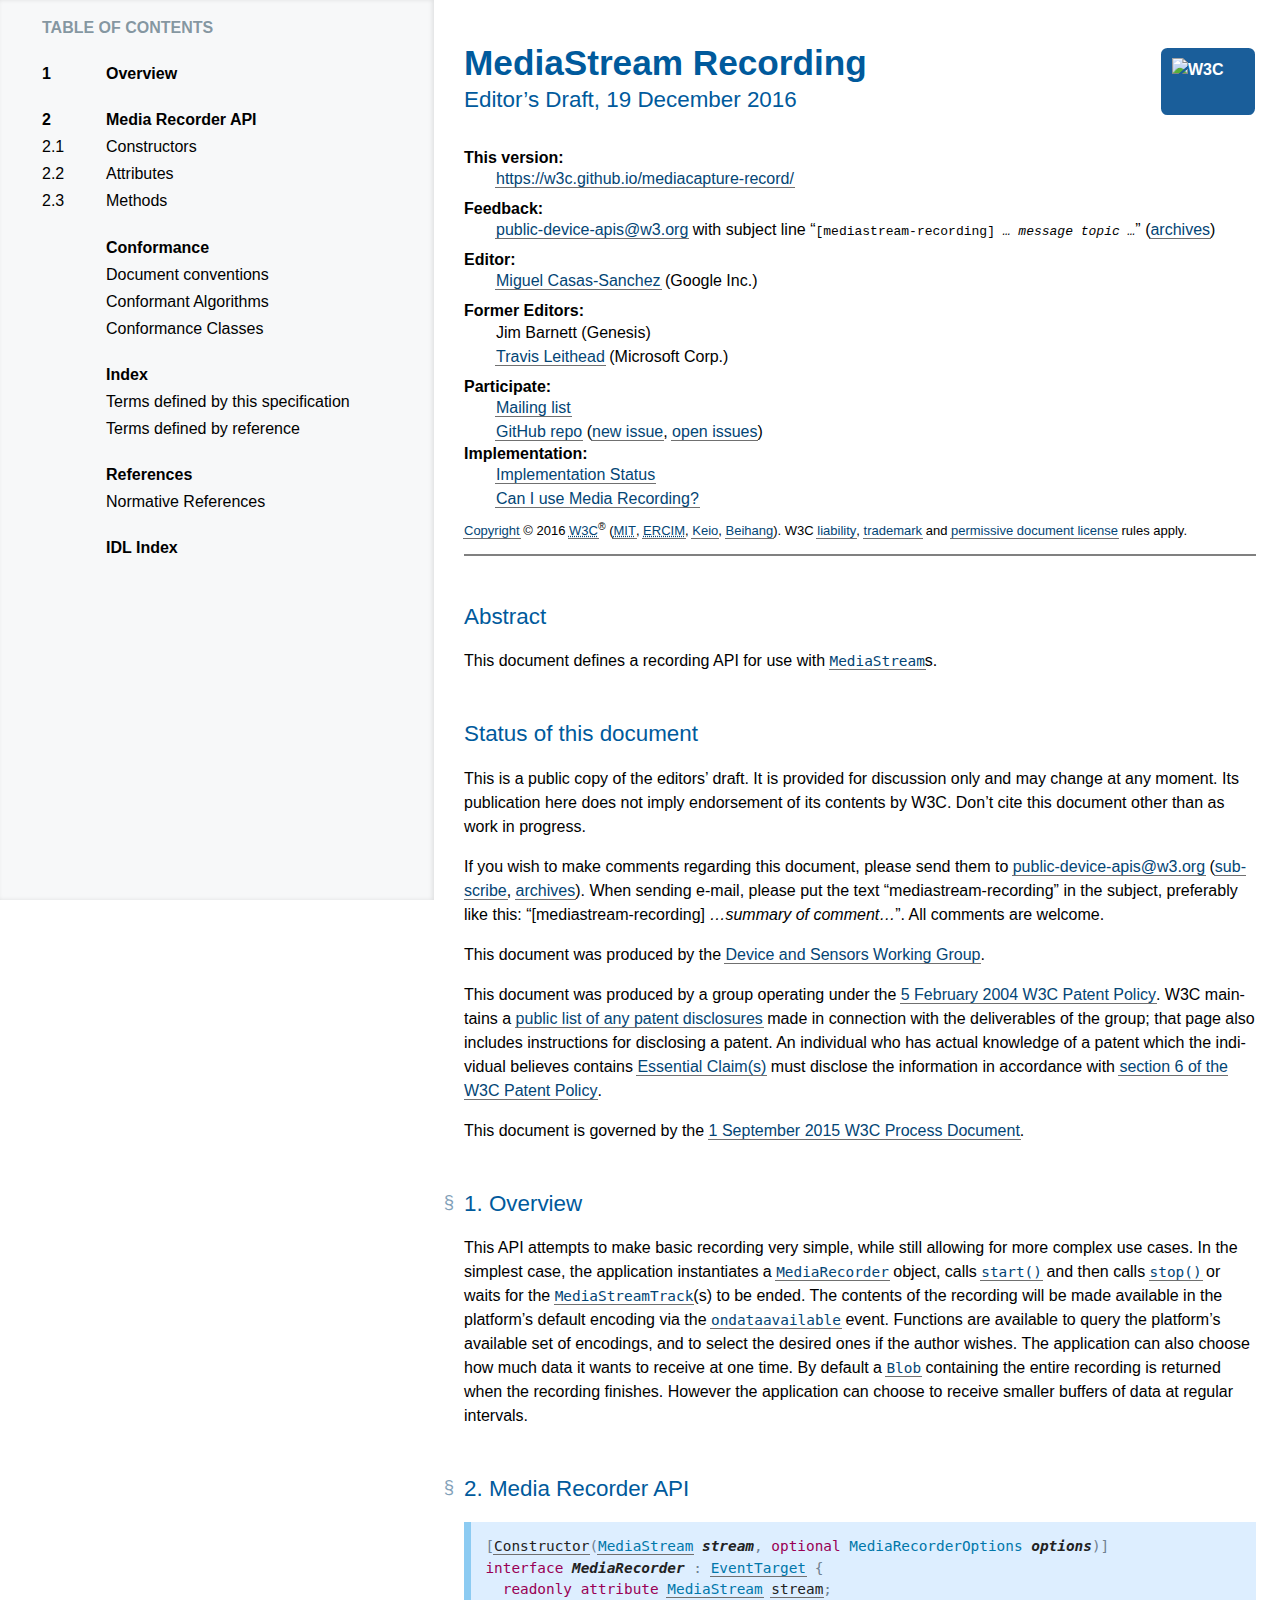
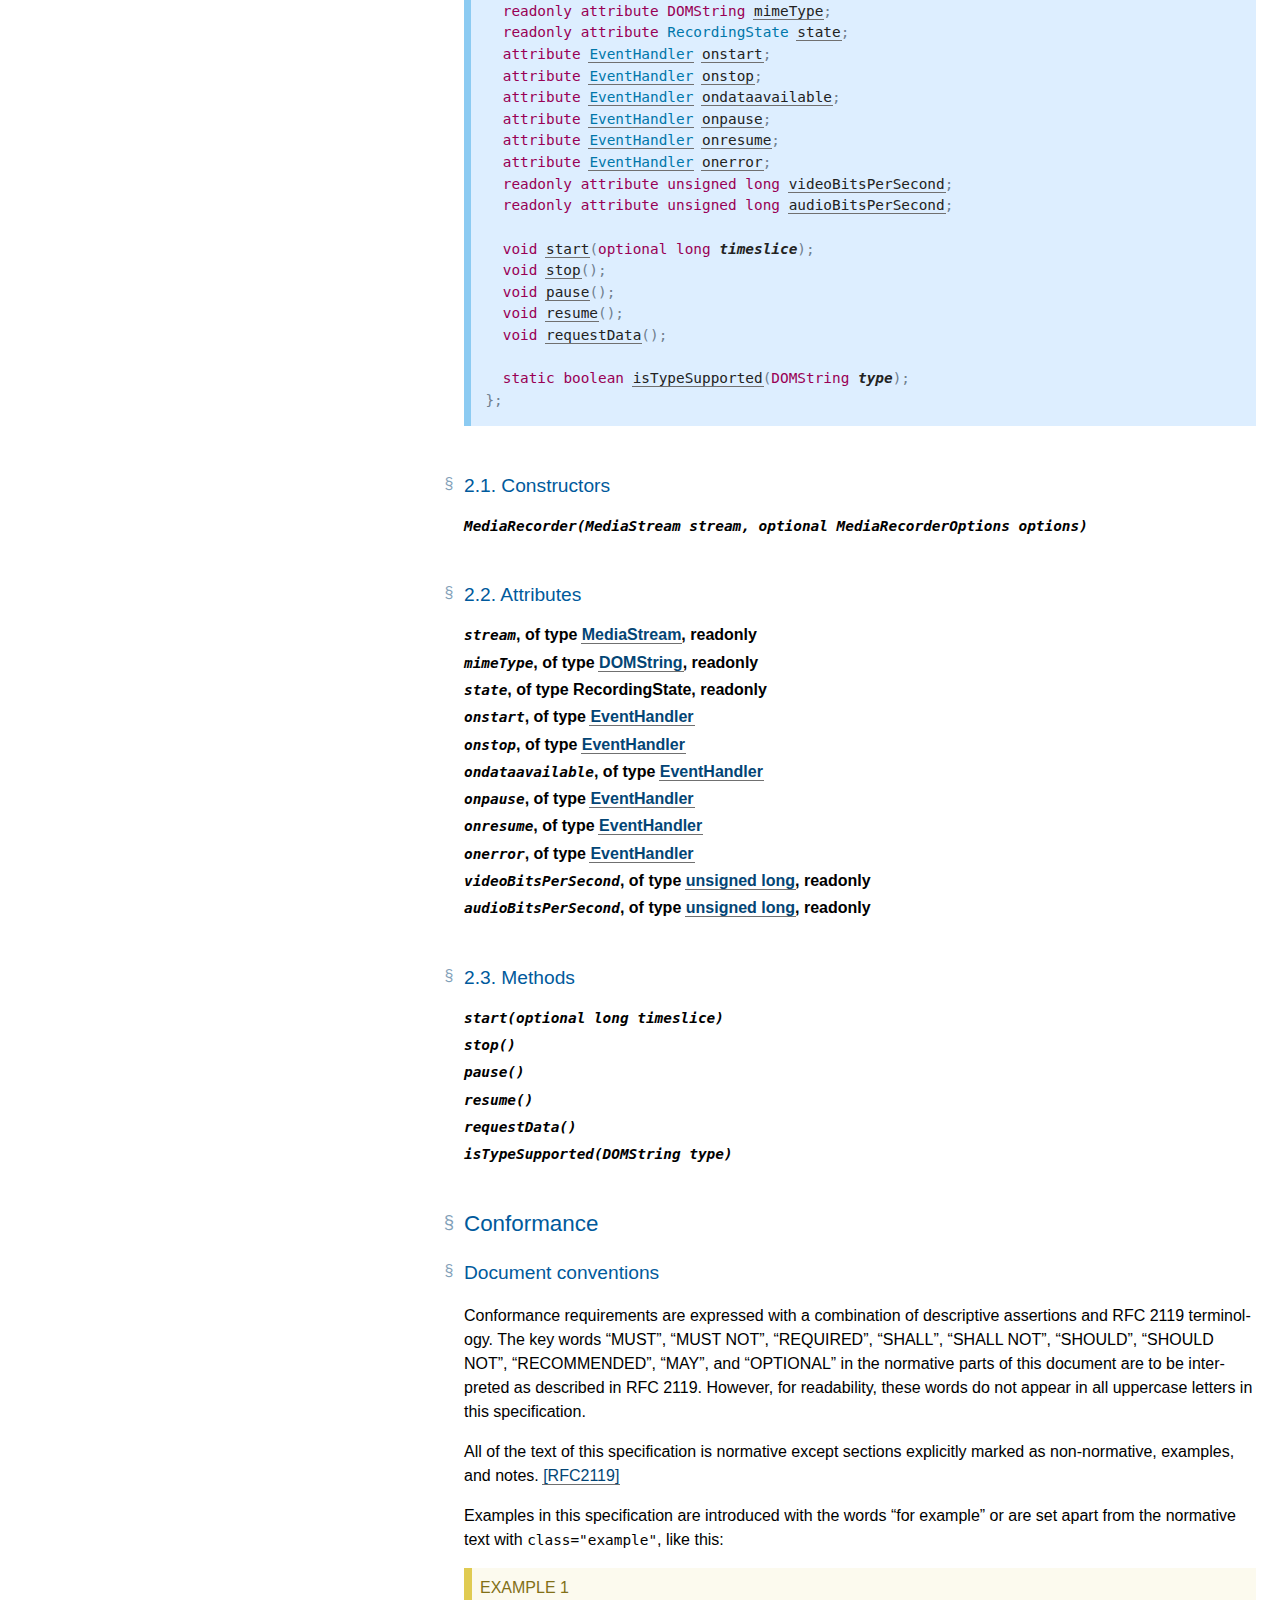
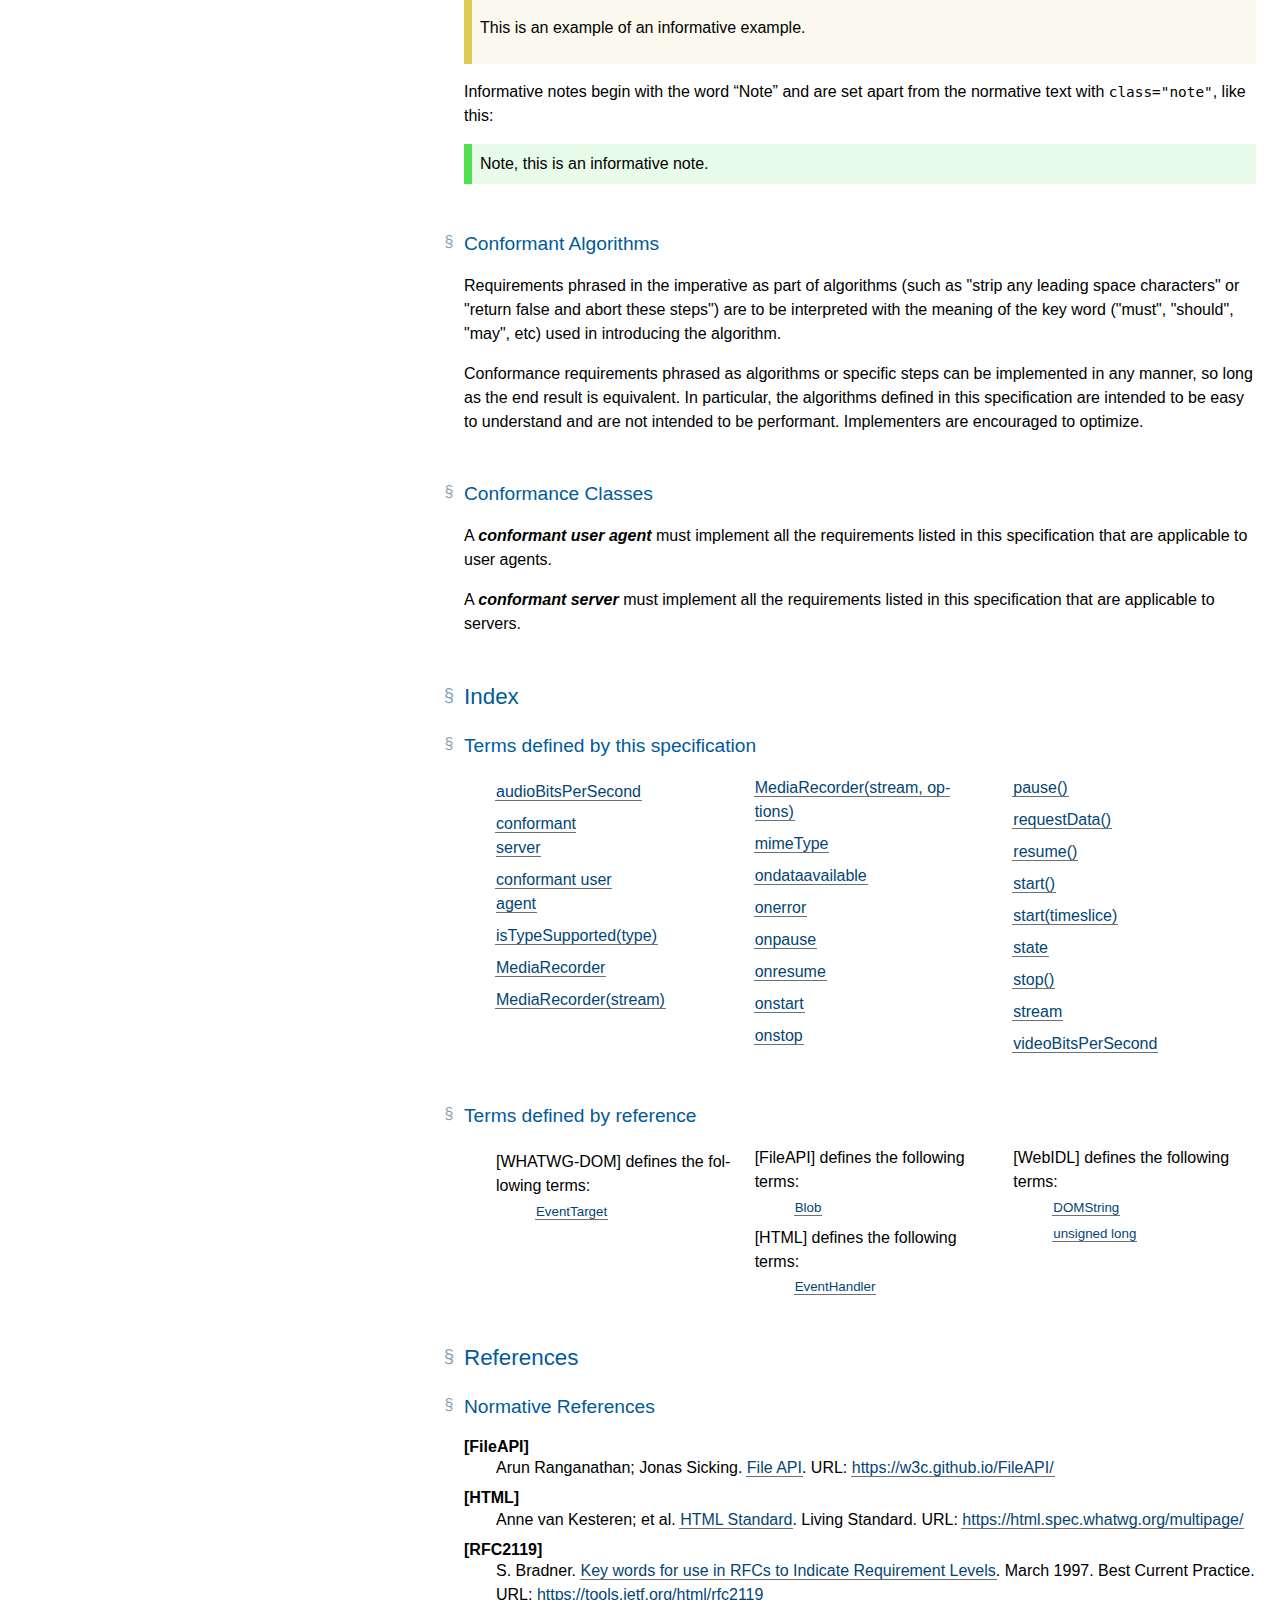
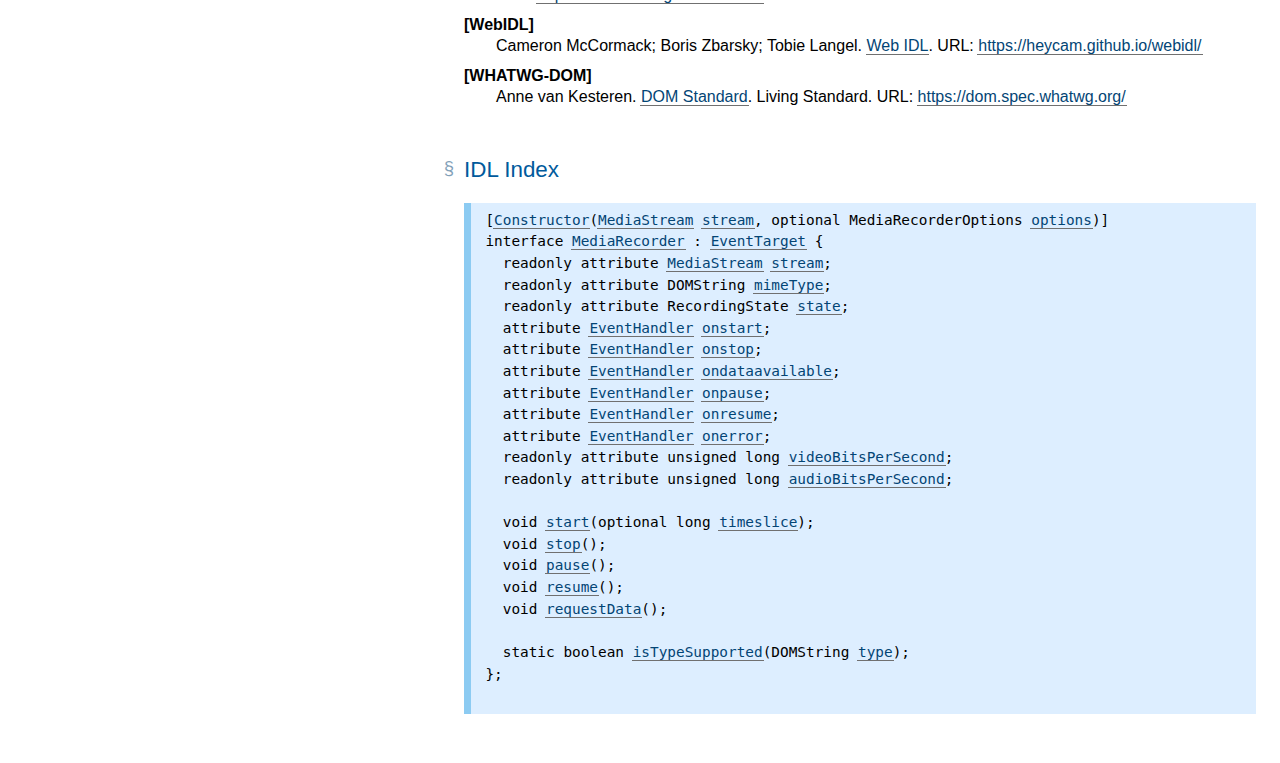
==== index3.html @ d84dc74f "Added skeleton index3 bikeshed and a generated html" ====
<!doctype html><html lang="en">
 <head>
  <meta content="text/html; charset=utf-8" http-equiv="Content-Type">
  <meta content="width=device-width, initial-scale=1, shrink-to-fit=no" name="viewport">
  <title>MediaStream Recording</title>
  <meta content="ED" name="w3c-status">
<style data-fill-with="stylesheet">/******************************************************************************
 *                   Style sheet for the W3C specifications                   *
 *
 * Special classes handled by this style sheet include:
 *
 * Indices
 *   - .toc for the Table of Contents (<ol class="toc">)
 *     + <span class="secno"> for the section numbers
 *   - #toc for the Table of Contents (<nav id="toc">)
 *   - ul.index for Indices (<a href="#ref">term</a><span>, in §N.M</span>)
 *   - table.index for Index Tables (e.g. for properties or elements)
 *
 * Structural Markup
 *   - table.data for general data tables
 *     -> use 'scope' attribute, <colgroup>, <thead>, and <tbody> for best results !
 *     -> use <table class='complex data'> for extra-complex tables
 *     -> use <td class='long'> for paragraph-length cell content
 *     -> use <td class='pre'> when manual line breaks/indentation would help readability
 *   - dl.switch for switch statements
 *   - ol.algorithm for algorithms (helps to visualize nesting)
 *   - .figure and .caption (HTML4) and figure and figcaption (HTML5)
 *     -> .sidefigure for right-floated figures
 *   - ins/del
 *
 * Code
 *   - pre and code
 *
 * Special Sections
 *   - .note       for informative notes             (div, p, span, aside, details)
 *   - .example    for informative examples          (div, p, pre, span)
 *   - .issue      for issues                        (div, p, span)
 *   - .assertion  for assertions                    (div, p, span)
 *   - .advisement for loud normative statements     (div, p, strong)
 *   - .annoying-warning for spec obsoletion notices (div, aside, details)
 *
 * Definition Boxes
 *   - pre.def   for WebIDL definitions
 *   - table.def for tables that define other entities (e.g. CSS properties)
 *   - dl.def    for definition lists that define other entitles (e.g. HTML elements)
 *
 * Numbering
 *   - .secno for section numbers in .toc and headings (<span class='secno'>3.2</span>)
 *   - .marker for source-inserted example/figure/issue numbers (<span class='marker'>Issue 4</span>)
 *   - ::before styled for CSS-generated issue/example/figure numbers:
 *     -> Documents wishing to use this only need to add
 *        figcaption::before,
 *        .caption::before { content: "Figure "  counter(figure) " ";  }
 *        .example::before { content: "Example " counter(example) " "; }
 *        .issue::before   { content: "Issue "   counter(issue) " ";   }
 *
 * Header Stuff (ignore, just don't conflict with these classes)
 *   - .head for the header
 *   - .copyright for the copyright
 *
 * Miscellaneous
 *   - .overlarge for things that should be as wide as possible, even if
 *     that overflows the body text area. This can be used on an item or
 *     on its container, depending on the effect desired.
 *     Note that this styling basically doesn't help at all when printing,
 *     since A4 paper isn't much wider than the max-width here.
 *     It's better to design things to fit into a narrower measure if possible.
 *   - js-added ToC jump links (see fixup.js)
 *
 ******************************************************************************/

/******************************************************************************/
/*                                   Body                                     */
/******************************************************************************/

	body {
		counter-reset: example figure issue;

		/* Layout */
		max-width: 50em;               /* limit line length to 50em for readability   */
		margin: 0 auto;                /* center text within page                     */
		padding: 1.6em 1.5em 2em 50px; /* assume 16px font size for downlevel clients */
		padding: 1.6em 1.5em 2em calc(26px + 1.5em); /* leave space for status flag     */

		/* Typography */
		line-height: 1.5;
		font-family: sans-serif;
		widows: 2;
		orphans: 2;
		word-wrap: break-word;
		overflow-wrap: break-word;
		hyphens: auto;

		/* Colors */
		color: black;
		background: white top left fixed no-repeat;
		background-size: 25px auto;
	}


/******************************************************************************/
/*                         Front Matter & Navigation                          */
/******************************************************************************/

/** Header ********************************************************************/

	div.head { margin-bottom: 1em }
	div.head hr { border-style: solid; }

	div.head h1 {
		font-weight: bold;
		margin: 0 0 .1em;
		font-size: 220%;
	}

	div.head h2 { margin-bottom: 1.5em;}

/** W3C Logo ******************************************************************/

	.head .logo {
		float: right;
		margin: 0.4rem 0 0.2rem .4rem;
	}

	.head img[src*="logos/W3C"] {
		display: block;
		border: solid #1a5e9a;
		border-width: .65rem .7rem .6rem;
		border-radius: .4rem;
		background: #1a5e9a;
		color: white;
		font-weight: bold;
	}

	.head a:hover > img[src*="logos/W3C"],
	.head a:focus > img[src*="logos/W3C"] {
		opacity: .8;
	}

	.head a:active > img[src*="logos/W3C"] {
		background: #c00;
		border-color: #c00;
	}

	/* see also additional rules in Link Styling section */

/** Copyright *****************************************************************/

	p.copyright,
	p.copyright small { font-size: small }

/** Back to Top / ToC Toggle **************************************************/

	@media print {
		#toc-nav {
			display: none;
		}
	}
	@media not print {
		#toc-nav {
			position: fixed;
			z-index: 2;
			bottom: 0; left: 0;
			margin: 0;
			min-width: 1.33em;
			border-top-right-radius: 2rem;
			box-shadow: 0 0 2px;
			font-size: 1.5em;
			color: black;
		}
		#toc-nav > a {
			display: block;
			white-space: nowrap;

			height: 1.33em;
			padding: .1em 0.3em;
			margin: 0;

			background: white;
			box-shadow: 0 0 2px;
			border: none;
			border-top-right-radius: 1.33em;
			background: white;
		}
		#toc-nav > #toc-jump {
			padding-bottom: 2em;
			margin-bottom: -1.9em;
		}

		#toc-nav > a:hover,
		#toc-nav > a:focus {
			background: #f8f8f8;
		}
		#toc-nav > a:not(:hover):not(:focus) {
			color: #707070;
		}

		/* statusbar gets in the way on keyboard focus; remove once browsers fix */
		#toc-nav > a[href="#toc"]:not(:hover):focus:last-child {
			padding-bottom: 1.5rem;
		}

		#toc-nav:not(:hover) > a:not(:focus) > span + span {
			/* Ideally this uses :focus-within on #toc-nav */
			display: none;
		}
		#toc-nav > a > span + span {
			padding-right: 0.2em;
		}

		#toc-toggle-inline {
			vertical-align: 0.05em;
			font-size: 80%;
			color: gray;
			color: hsla(203,20%,40%,.7);
			border-style: none;
			background: transparent;
			position: relative;
		}
		#toc-toggle-inline:hover:not(:active),
		#toc-toggle-inline:focus:not(:active) {
			text-shadow: 1px 1px silver;
			top: -1px;
			left: -1px;
		}

		#toc-nav :active {
			color: #C00;
		}
	}

/** ToC Sidebar ***************************************************************/

	/* Floating sidebar */
	@media screen {
		body.toc-sidebar #toc {
			position: fixed;
			top: 0; bottom: 0;
			left: 0;
			width: 23.5em;
			max-width: 80%;
			max-width: calc(100% - 2em - 26px);
			overflow: auto;
			padding: 0 1em;
			padding-left: 42px;
			padding-left: calc(1em + 26px);
			background: inherit;
			background-color: #f7f8f9;
			z-index: 1;
			box-shadow: -.1em 0 .25em rgba(0,0,0,.1) inset;
		}
		body.toc-sidebar #toc h2 {
			margin-top: .8rem;
			font-variant: small-caps;
			font-variant: all-small-caps;
			text-transform: lowercase;
			font-weight: bold;
			color: gray;
			color: hsla(203,20%,40%,.7);
		}
		body.toc-sidebar #toc-jump:not(:focus) {
			width: 0;
			height: 0;
			padding: 0;
			position: absolute;
			overflow: hidden;
		}
	}
	/* Hide main scroller when only the ToC is visible anyway */
	@media screen and (max-width: 28em) {
		body.toc-sidebar {
			overflow: hidden;
		}
	}

	/* Sidebar with its own space */
	@media screen and (min-width: 78em) {
		body:not(.toc-inline) #toc {
			position: fixed;
			top: 0; bottom: 0;
			left: 0;
			width: 23.5em;
			overflow: auto;
			padding: 0 1em;
			padding-left: 42px;
			padding-left: calc(1em + 26px);
			background: inherit;
			background-color: #f7f8f9;
			z-index: 1;
			box-shadow: -.1em 0 .25em rgba(0,0,0,.1) inset;
		}
		body:not(.toc-inline) #toc h2 {
			margin-top: .8rem;
			font-variant: small-caps;
			font-variant: all-small-caps;
			text-transform: lowercase;
			font-weight: bold;
			color: gray;
			color: hsla(203,20%,40%,.7);
		}

		body:not(.toc-inline) {
			padding-left: 29em;
		}
		/* See also Overflow section at the bottom */

		body:not(.toc-inline) #toc-jump:not(:focus) {
			width: 0;
			height: 0;
			padding: 0;
			position: absolute;
			overflow: hidden;
		}
	}
	@media screen and (min-width: 90em) {
		body:not(.toc-inline) {
			margin: 0 4em;
		}
	}

/******************************************************************************/
/*                                Sectioning                                  */
/******************************************************************************/

/** Headings ******************************************************************/

	h1, h2, h3, h4, h5, h6, dt {
		page-break-after: avoid;
		page-break-inside: avoid;
		font: 100% sans-serif;   /* Reset all font styling to clear out UA styles */
		font-family: inherit;    /* Inherit the font family. */
		line-height: 1.2;        /* Keep wrapped headings compact */
		hyphens: manual;         /* Hyphenated headings look weird */
	}

	h2, h3, h4, h5, h6 {
		margin-top: 3rem;
	}

	h1, h2, h3 {
		color: #005A9C;
		background: transparent;
	}

	h1 { font-size: 170%; }
	h2 { font-size: 140%; }
	h3 { font-size: 120%; }
	h4 { font-weight: bold; }
	h5 { font-style: italic; }
	h6 { font-variant: small-caps; }
	dt { font-weight: bold; }

/** Subheadings ***************************************************************/

	h1 + h2,
	#subtitle {
		/* #subtitle is a subtitle in an H2 under the H1 */
		margin-top: 0;
	}
	h2 + h3,
	h3 + h4,
	h4 + h5,
	h5 + h6 {
		margin-top: 1.2em; /* = 1 x line-height */
	}

/** Section divider ***********************************************************/

	:not(.head) > hr {
		font-size: 1.5em;
		text-align: center;
		margin: 1em auto;
		height: auto;
		border: transparent solid 0;
		background: transparent;
	}
	:not(.head) > hr::before {
		content: "\2727\2003\2003\2727\2003\2003\2727";
	}

/******************************************************************************/
/*                            Paragraphs and Lists                            */
/******************************************************************************/

	p {
		margin: 1em 0;
	}

	dd > p:first-child,
	li > p:first-child {
		margin-top: 0;
	}

	ul, ol {
		margin-left: 0;
		padding-left: 2em;
	}

	li {
		margin: 0.25em 0 0.5em;
		padding: 0;
	}

	dl dd {
		margin: 0 0 .5em 2em;
	}

	.head dd + dd { /* compact for header */
		margin-top: -.5em;
	}

	/* Style for algorithms */
	ol.algorithm ol:not(.algorithm),
	.algorithm > ol ol:not(.algorithm) {
	 border-left: 0.5em solid #DEF;
	}

	/* Put nice boxes around each algorithm. */
	[data-algorithm]:not(.heading) {
	  padding: .5em;
	  border: thin solid #ddd; border-radius: .5em;
	  margin: .5em 0;
	}
	[data-algorithm]:not(.heading) > :first-child {
	  margin-top: 0;
	}
	[data-algorithm]:not(.heading) > :last-child {
	  margin-bottom: 0;
	}

	/* Style for switch/case <dl>s */
	dl.switch > dd > ol.only,
	dl.switch > dd > .only > ol {
	 margin-left: 0;
	}
	dl.switch > dd > ol.algorithm,
	dl.switch > dd > .algorithm > ol {
	 margin-left: -2em;
	}
	dl.switch {
	 padding-left: 2em;
	}
	dl.switch > dt {
	 text-indent: -1.5em;
	 margin-top: 1em;
	}
	dl.switch > dt + dt {
	 margin-top: 0;
	}
	dl.switch > dt::before {
	 content: '\21AA';
	 padding: 0 0.5em 0 0;
	 display: inline-block;
	 width: 1em;
	 text-align: right;
	 line-height: 0.5em;
	}

/** Terminology Markup ********************************************************/


/******************************************************************************/
/*                                 Inline Markup                              */
/******************************************************************************/

/** Terminology Markup ********************************************************/
	dfn   { /* Defining instance */
		font-weight: bolder;
	}
	a > i { /* Instance of term */
		font-style: normal;
	}
	dt dfn code, code.idl {
		font-size: normal;
	}
	dfn var {
		font-style: normal;
	}

/** Change Marking ************************************************************/

	del { color: red;  text-decoration: line-through; }
	ins { color: #080; text-decoration: underline;    }

/** Miscellaneous improvements to inline formatting ***************************/

	sup {
		vertical-align: super;
		font-size: 80%
	}

/******************************************************************************/
/*                                    Code                                    */
/******************************************************************************/

/** General monospace/pre rules ***********************************************/

	pre, code, samp {
		font-family: Menlo, Consolas, "DejaVu Sans Mono", Monaco, monospace;
		font-size: .9em;
		page-break-inside: avoid;
		hyphens: none;
		text-transform: none;
	}
	pre code,
	code code {
		font-size: 100%;
	}

	pre {
		margin-top: 1em;
		margin-bottom: 1em;
		overflow: auto;
	}

/** Inline Code fragments *****************************************************/

  /* Do something nice. */

/******************************************************************************/
/*                                    Links                                   */
/******************************************************************************/

/** General Hyperlinks ********************************************************/

	/* We hyperlink a lot, so make it less intrusive */
	a[href] {
		color: #034575;
		text-decoration: none;
		border-bottom: 1px solid #707070;
		/* Need a bit of extending for it to look okay */
		padding: 0 1px 0;
		margin: 0 -1px 0;
	}
	a:visited {
		border-bottom-color: #BBB;
	}

	/* Use distinguishing colors when user is interacting with the link */
	a[href]:focus,
	a[href]:hover {
		background: #f8f8f8;
		background: rgba(75%, 75%, 75%, .25);
		border-bottom-width: 3px;
		margin-bottom: -2px;
	}
	a[href]:active {
		color: #C00;
		border-color: #C00;
	}

	/* Backout above styling for W3C logo */
	.head .logo,
	.head .logo a {
		border: none;
		text-decoration: none;
		background: transparent;
	}

/******************************************************************************/
/*                                    Images                                  */
/******************************************************************************/

	img {
		border-style: none;
	}

	/* For autogen numbers, add
	   .caption::before, figcaption::before { content: "Figure " counter(figure) ". "; }
	*/

	figure, .figure, .sidefigure {
		page-break-inside: avoid;
		text-align: center;
		margin: 2.5em 0;
	}
	.figure img,    .sidefigure img,    figure img,
	.figure object, .sidefigure object, figure object {
		max-width: 100%;
		margin: auto;
	}
	.figure pre, .sidefigure pre, figure pre {
		text-align: left;
		display: table;
		margin: 1em auto;
	}
	.figure table, figure table {
		margin: auto;
	}
	@media screen and (min-width: 20em) {
		.sidefigure {
			float: right;
			width: 50%;
			margin: 0 0 0.5em 0.5em
		}
	}
	.caption, figcaption, caption {
		font-style: italic;
		font-size: 90%;
	}
	.caption::before, figcaption::before, figcaption > .marker {
		font-weight: bold;
	}
	.caption, figcaption {
		counter-increment: figure;
	}

	/* DL list is indented 2em, but figure inside it is not */
	dd > .figure, dd > figure { margin-left: -2em }

/******************************************************************************/
/*                             Colored Boxes                                  */
/******************************************************************************/

	.issue, .note, .example, .assertion, .advisement, blockquote {
		padding: .5em;
		border: .5em;
		border-left-style: solid;
		page-break-inside: avoid;
	}
	span.issue, span.note {
		padding: .1em .5em .15em;
		border-right-style: solid;
	}

	.issue,
	.note,
	.example,
	.advisement,
	.assertion,
	blockquote {
		margin: 1em auto;
	}
	.note  > p:first-child,
	.issue > p:first-child,
	blockquote > :first-child {
		margin-top: 0;
	}
	blockquote > :last-child {
		margin-bottom: 0;
	}

/** Blockquotes ***************************************************************/

	blockquote {
		border-color: silver;
	}

/** Open issue ****************************************************************/

	.issue {
		border-color: #E05252;
		background: #FBE9E9;
		counter-increment: issue;
		overflow: auto;
	}
	.issue::before, .issue > .marker {
		text-transform: uppercase;
		color: #AE1E1E;
		padding-right: 1em;
		text-transform: uppercase;
	}
	/* Add .issue::before { content: "Issue " counter(issue) " "; } for autogen numbers,
	   or use class="marker" to mark up the issue number in source. */

/** Example *******************************************************************/

	.example {
		border-color: #E0CB52;
		background: #FCFAEE;
		counter-increment: example;
		overflow: auto;
		clear: both;
	}
	.example::before, .example > .marker {
		text-transform: uppercase;
		color: #827017;
		min-width: 7.5em;
		display: block;
	}
	/* Add .example::before { content: "Example " counter(example) " "; } for autogen numbers,
	   or use class="marker" to mark up the example number in source. */

/** Non-normative Note ********************************************************/

	.note {
		border-color: #52E052;
		background: #E9FBE9;
		overflow: auto;
	}

	.note::before, .note > .marker,
	details.note > summary::before,
	details.note > summary > .marker {
		text-transform: uppercase;
		display: block;
		color: hsl(120, 70%, 30%);
	}
	/* Add .note::before { content: "Note"; } for autogen label,
	   or use class="marker" to mark up the label in source. */

	details.note > summary {
		display: block;
		color: hsl(120, 70%, 30%);
	}
	details.note[open] > summary {
		border-bottom: 1px silver solid;
	}

/** Assertion Box *************************************************************/
	/*  for assertions in algorithms */

	.assertion {
		border-color: #AAA;
		background: #EEE;
	}

/** Advisement Box ************************************************************/
	/*  for attention-grabbing normative statements */

	.advisement {
		border-color: orange;
		border-style: none solid;
		background: #FFEECC;
	}
	strong.advisement {
		display: block;
		text-align: center;
	}
	.advisement > .marker {
		color: #B35F00;
	}

/** Spec Obsoletion Notice ****************************************************/
	/* obnoxious obsoletion notice for older/abandoned specs. */

	details {
		display: block;
	}
	summary {
		font-weight: bolder;
	}

	.annoying-warning:not(details),
	details.annoying-warning:not([open]) > summary,
	details.annoying-warning[open] {
		background: #fdd;
		color: red;
		font-weight: bold;
		padding: .75em 1em;
		border: thick red;
		border-style: solid;
		border-radius: 1em;
	}
	.annoying-warning :last-child {
		margin-bottom: 0;
	}

@media not print {
	details.annoying-warning[open] {
		position: fixed;
		left: 1em;
		right: 1em;
		bottom: 1em;
		z-index: 1000;
	}
}

	details.annoying-warning:not([open]) > summary {
		text-align: center;
	}

/** Entity Definition Boxes ***************************************************/

	.def {
		padding: .5em 1em;
		background: #DEF;
		margin: 1.2em 0;
		border-left: 0.5em solid #8CCBF2;
	}

/******************************************************************************/
/*                                    Tables                                  */
/******************************************************************************/

	th, td {
		text-align: left;
		text-align: start;
	}

/** Property/Descriptor Definition Tables *************************************/

	table.def {
		/* inherits .def box styling, see above */
		width: 100%;
		border-spacing: 0;
	}

	table.def td,
	table.def th {
		padding: 0.5em;
		vertical-align: baseline;
		border-bottom: 1px solid #bbd7e9;
	}

	table.def > tbody > tr:last-child th,
	table.def > tbody > tr:last-child td {
		border-bottom: 0;
	}

	table.def th {
		font-style: italic;
		font-weight: normal;
		padding-left: 1em;
		width: 3em;
	}

	/* For when values are extra-complex and need formatting for readability */
	table td.pre {
		white-space: pre-wrap;
	}

	/* A footnote at the bottom of a def table */
	table.def           td.footnote {
		padding-top: 0.6em;
	}
	table.def           td.footnote::before {
		content: " ";
		display: block;
		height: 0.6em;
		width: 4em;
		border-top: thin solid;
	}

/** Data tables (and properly marked-up index tables) *************************/
	/*
		 <table class="data"> highlights structural relationships in a table
		 when correct markup is used (e.g. thead/tbody, th vs. td, scope attribute)

		 Use class="complex data" for particularly complicated tables --
		 (This will draw more lines: busier, but clearer.)

		 Use class="long" on table cells with paragraph-like contents
		 (This will adjust text alignment accordingly.)
		 Alternately use class="longlastcol" on tables, to have the last column assume "long".
	*/

	table {
		word-wrap: normal;
		overflow-wrap: normal;
		hyphens: manual;
	}

	table.data,
	table.index {
		margin: 1em auto;
		border-collapse: collapse;
		border: hidden;
		width: 100%;
	}
	table.data caption,
	table.index caption {
		max-width: 50em;
		margin: 0 auto 1em;
	}

	table.data td,  table.data th,
	table.index td, table.index th {
		padding: 0.5em 1em;
		border-width: 1px;
		border-color: silver;
		border-top-style: solid;
	}

	table.data thead td:empty {
		padding: 0;
		border: 0;
	}

	table.data  thead,
	table.index thead,
	table.data  tbody,
	table.index tbody {
		border-bottom: 2px solid;
	}

	table.data colgroup,
	table.index colgroup {
		border-left: 2px solid;
	}

	table.data  tbody th:first-child,
	table.index tbody th:first-child  {
		border-right: 2px solid;
		border-top: 1px solid silver;
		padding-right: 1em;
	}

	table.data th[colspan],
	table.data td[colspan] {
		text-align: center;
	}

	table.complex.data th,
	table.complex.data td {
		border: 1px solid silver;
		text-align: center;
	}

	table.data.longlastcol td:last-child,
	table.data td.long {
	 vertical-align: baseline;
	 text-align: left;
	}

	table.data img {
		vertical-align: middle;
	}


/*
Alternate table alignment rules

	table.data,
	table.index {
		text-align: center;
	}

	table.data  thead th[scope="row"],
	table.index thead th[scope="row"] {
		text-align: right;
	}

	table.data  tbody th:first-child,
	table.index tbody th:first-child  {
		text-align: right;
	}

Possible extra rowspan handling

	table.data  tbody th[rowspan]:not([rowspan='1']),
	table.index tbody th[rowspan]:not([rowspan='1']),
	table.data  tbody td[rowspan]:not([rowspan='1']),
	table.index tbody td[rowspan]:not([rowspan='1']) {
		border-left: 1px solid silver;
	}

	table.data  tbody th[rowspan]:first-child,
	table.index tbody th[rowspan]:first-child,
	table.data  tbody td[rowspan]:first-child,
	table.index tbody td[rowspan]:first-child{
		border-left: 0;
		border-right: 1px solid silver;
	}
*/

/******************************************************************************/
/*                                  Indices                                   */
/******************************************************************************/


/** Table of Contents *********************************************************/

	.toc a {
		/* More spacing; use padding to make it part of the click target. */
		padding-top: 0.1rem;
		/* Larger, more consistently-sized click target */
		display: block;
		/* Reverse color scheme */
		color: black;
		border-color: #3980B5;
		border-bottom-width: 3px !important;
		margin-bottom: 0px !important;
	}
	.toc a:visited {
		border-color: #054572;
	}
	.toc a:not(:focus):not(:hover) {
		/* Allow colors to cascade through from link styling */
		border-bottom-color: transparent;
	}

	.toc, .toc ol, .toc ul, .toc li {
		list-style: none; /* Numbers must be inlined into source */
		/* because generated content isn't search/selectable and markers can't do multilevel yet */
		margin:  0;
		padding: 0;
		line-height: 1.1rem; /* consistent spacing */
	}

	/* ToC not indented until third level, but font style & margins show hierarchy */
	.toc > li             { font-weight: bold;   }
	.toc > li li          { font-weight: normal; }
	.toc > li li li       { font-size:   95%;    }
	.toc > li li li li    { font-size:   90%;    }
	.toc > li li li li li { font-size:   85%;    }

	.toc > li             { margin: 1.5rem 0;    }
	.toc > li li          { margin: 0.3rem 0;    }
	.toc > li li li       { margin-left: 2rem;   }

	/* Section numbers in a column of their own */
	.toc .secno {
		float: left;
		width: 4rem;
		white-space: nowrap;
	}
	.toc > li li li li .secno {
		font-size: 85%;
	}
	.toc > li li li li li .secno {
		font-size: 100%;
	}

	:not(li) > .toc              { margin-left:  5rem; }
	.toc .secno                  { margin-left: -5rem; }
	.toc > li li li .secno       { margin-left: -7rem; }
	.toc > li li li li .secno    { margin-left: -9rem; }
	.toc > li li li li li .secno { margin-left: -11rem; }

	/* Tighten up indentation in narrow ToCs */
	@media (max-width: 30em) {
		:not(li) > .toc              { margin-left:  4rem; }
		.toc .secno                  { margin-left: -4rem; }
		.toc > li li li              { margin-left:  1rem; }
		.toc > li li li .secno       { margin-left: -5rem; }
		.toc > li li li li .secno    { margin-left: -6rem; }
		.toc > li li li li li .secno { margin-left: -7rem; }
	}
	@media screen and (min-width: 78em) {
		body:not(.toc-inline) :not(li) > .toc              { margin-left:  4rem; }
		body:not(.toc-inline) .toc .secno                  { margin-left: -4rem; }
		body:not(.toc-inline) .toc > li li li              { margin-left:  1rem; }
		body:not(.toc-inline) .toc > li li li .secno       { margin-left: -5rem; }
		body:not(.toc-inline) .toc > li li li li .secno    { margin-left: -6rem; }
		body:not(.toc-inline) .toc > li li li li li .secno { margin-left: -7rem; }
	}
	body.toc-sidebar #toc :not(li) > .toc              { margin-left:  4rem; }
	body.toc-sidebar #toc .toc .secno                  { margin-left: -4rem; }
	body.toc-sidebar #toc .toc > li li li              { margin-left:  1rem; }
	body.toc-sidebar #toc .toc > li li li .secno       { margin-left: -5rem; }
	body.toc-sidebar #toc .toc > li li li li .secno    { margin-left: -6rem; }
	body.toc-sidebar #toc .toc > li li li li li .secno { margin-left: -7rem; }

	.toc li {
		clear: both;
	}


/** Index *********************************************************************/

	/* Index Lists: Layout */
	ul.index       { margin-left: 0; columns: 15em; text-indent: 1em hanging; }
	ul.index li    { margin-left: 0; list-style: none; break-inside: avoid; }
	ul.index li li { margin-left: 1em }
	ul.index dl    { margin-top: 0; }
	ul.index dt    { margin: .2em 0 .2em 20px;}
	ul.index dd    { margin: .2em 0 .2em 40px;}
	/* Index Lists: Typography */
	ul.index ul,
	ul.index dl { font-size: smaller; }
	@media not print {
		ul.index li span {
			white-space: nowrap;
			color: transparent; }
		ul.index li a:hover + span,
		ul.index li a:focus + span {
			color: #707070;
		}
	}

/** Index Tables *****************************************************/
	/* See also the data table styling section, which this effectively subclasses */

	table.index {
		font-size: small;
		border-collapse: collapse;
		border-spacing: 0;
		text-align: left;
		margin: 1em 0;
	}

	table.index td,
	table.index th {
		padding: 0.4em;
	}

	table.index tr:hover td:not([rowspan]),
	table.index tr:hover th:not([rowspan]) {
		background: #f7f8f9;
	}

	/* The link in the first column in the property table (formerly a TD) */
	table.index th:first-child a {
		font-weight: bold;
	}

/******************************************************************************/
/*                                    Print                                   */
/******************************************************************************/

	@media print {
		/* Pages have their own margins. */
		html {
			margin: 0;
		}
		/* Serif for print. */
		body {
			font-family: serif;
		}
	}
	@page {
		margin: 1.5cm 1.1cm;
	}

/******************************************************************************/
/*                                    Legacy                                  */
/******************************************************************************/

	/* This rule is inherited from past style sheets. No idea what it's for. */
	.hide { display: none }



/******************************************************************************/
/*                             Overflow Control                               */
/******************************************************************************/

	.figure .caption, .sidefigure .caption, figcaption {
		/* in case figure is overlarge, limit caption to 50em */
		max-width: 50rem;
		margin-left: auto;
		margin-right: auto;
	}
	.overlarge > table {
		/* limit preferred width of table */
		max-width: 50em;
		margin-left: auto;
		margin-right: auto;
	}

	@media (min-width: 55em) {
		.overlarge {
			margin-left: calc(13px + 26.5rem - 50vw);
			margin-right: calc(13px + 26.5rem - 50vw);
			max-width: none;
		}
	}
	@media screen and (min-width: 78em) {
		body:not(.toc-inline) .overlarge {
			/* 30.5em body padding 50em content area */
			margin-left: calc(40em - 50vw) !important;
			margin-right: calc(40em - 50vw) !important;
		}
	}
	@media screen and (min-width: 90em) {
		body:not(.toc-inline) .overlarge {
			/* 4em html margin 30.5em body padding 50em content area */
			margin-left: 0 !important;
			margin-right: calc(84.5em - 100vw) !important;
		}
	}

	@media not print {
		.overlarge {
			overflow-x: auto;
			/* See Lea Verou's explanation background-attachment:
			 * http://lea.verou.me/2012/04/background-attachment-local/
			 *
			background: top left  / 4em 100% linear-gradient(to right,  #ffffff, rgba(255, 255, 255, 0)) local,
			            top right / 4em 100% linear-gradient(to left, #ffffff, rgba(255, 255, 255, 0)) local,
			            top left  / 1em 100% linear-gradient(to right,  #c3c3c5, rgba(195, 195, 197, 0)) scroll,
			            top right / 1em 100% linear-gradient(to left, #c3c3c5, rgba(195, 195, 197, 0)) scroll,
			            white;
			background-repeat: no-repeat;
			*/
		}
	}
</style>
<style>
    body {
      background: url("https://www.w3.org/StyleSheets/TR/logo-ED") top left no-repeat white;
      background-attachment: fixed;
    }
  </style>
  <meta content="Bikeshed version af155f2e5c3bb772c32f7c8fe6857fd648994d60" name="generator">
<style>
table {
  border-collapse: collapse;
  border-left-style: hidden;
  border-right-style: hidden;
  text-align: left;
}
table caption {
  font-weight: bold;
  padding: 3px;
  text-align: left;
}
table td, table th {
  border: 1px solid black;
  padding: 3px;
}
</style>
<style>/* style-md-lists */

            /* This is a weird hack for me not yet following the commonmark spec
               regarding paragraph and lists. */
            [data-md] > :first-child {
                margin-top: 0;
            }
            [data-md] > :last-child {
                margin-bottom: 0;
            }</style>
<style>/* style-selflinks */

            .heading, .issue, .note, .example, li, dt {
                position: relative;
            }
            a.self-link {
                position: absolute;
                top: 0;
                left: calc(-1 * (3.5rem - 26px));
                width: calc(3.5rem - 26px);
                height: 2em;
                text-align: center;
                border: none;
                transition: opacity .2s;
                opacity: .5;
            }
            a.self-link:hover {
                opacity: 1;
            }
            .heading > a.self-link {
                font-size: 83%;
            }
            li > a.self-link {
                left: calc(-1 * (3.5rem - 26px) - 2em);
            }
            dfn > a.self-link {
                top: auto;
                left: auto;
                opacity: 0;
                width: 1.5em;
                height: 1.5em;
                background: gray;
                color: white;
                font-style: normal;
                transition: opacity .2s, background-color .2s, color .2s;
            }
            dfn:hover > a.self-link {
                opacity: 1;
            }
            dfn > a.self-link:hover {
                color: black;
            }

            a.self-link::before            { content: "¶"; }
            .heading > a.self-link::before { content: "§"; }
            dfn > a.self-link::before      { content: "#"; }</style>
<style>/* style-counters */

            body {
                counter-reset: example figure issue;
            }
            .issue {
                counter-increment: issue;
            }
            .issue:not(.no-marker)::before {
                content: "Issue " counter(issue);
            }

            .example {
                counter-increment: example;
            }
            .example:not(.no-marker)::before {
                content: "Example " counter(example);
            }
            .invalid.example:not(.no-marker)::before,
            .illegal.example:not(.no-marker)::before {
                content: "Invalid Example" counter(example);
            }

            figcaption {
                counter-increment: figure;
            }
            figcaption:not(.no-marker)::before {
                content: "Figure " counter(figure) " ";
            }</style>
<style>/* style-autolinks */

            .css.css, .property.property, .descriptor.descriptor {
                color: #005a9c;
                font-size: inherit;
                font-family: inherit;
            }
            .css::before, .property::before, .descriptor::before {
                content: "‘";
            }
            .css::after, .property::after, .descriptor::after {
                content: "’";
            }
            .property, .descriptor {
                /* Don't wrap property and descriptor names */
                white-space: nowrap;
            }
            .type { /* CSS value <type> */
                font-style: italic;
            }
            pre .property::before, pre .property::after {
                content: "";
            }
            [data-link-type="property"]::before,
            [data-link-type="propdesc"]::before,
            [data-link-type="descriptor"]::before,
            [data-link-type="value"]::before,
            [data-link-type="function"]::before,
            [data-link-type="at-rule"]::before,
            [data-link-type="selector"]::before,
            [data-link-type="maybe"]::before {
                content: "‘";
            }
            [data-link-type="property"]::after,
            [data-link-type="propdesc"]::after,
            [data-link-type="descriptor"]::after,
            [data-link-type="value"]::after,
            [data-link-type="function"]::after,
            [data-link-type="at-rule"]::after,
            [data-link-type="selector"]::after,
            [data-link-type="maybe"]::after {
                content: "’";
            }

            [data-link-type].production::before,
            [data-link-type].production::after,
            .prod [data-link-type]::before,
            .prod [data-link-type]::after {
                content: "";
            }

            [data-link-type=element],
            [data-link-type=element-attr] {
                font-family: Menlo, Consolas, "DejaVu Sans Mono", monospace;
                font-size: .9em;
            }
            [data-link-type=element]::before { content: "<" }
            [data-link-type=element]::after  { content: ">" }

            [data-link-type=biblio] {
                white-space: pre;
            }</style>
<style>/* style-dfn-panel */

        .dfn-panel {
            position: absolute;
            z-index: 35;
            height: auto;
            width: -webkit-fit-content;
            width: fit-content;
            max-width: 300px;
            max-height: 500px;
            overflow: auto;
            padding: 0.5em 0.75em;
            font: small Helvetica Neue, sans-serif, Droid Sans Fallback;
            background: #DDDDDD;
            color: black;
            border: outset 0.2em;
        }
        .dfn-panel:not(.on) { display: none; }
        .dfn-panel * { margin: 0; padding: 0; text-indent: 0; }
        .dfn-panel > b { display: block; }
        .dfn-panel a { color: black; }
        .dfn-panel a:not(:hover) { text-decoration: none !important; border-bottom: none !important; }
        .dfn-panel > b + b { margin-top: 0.25em; }
        .dfn-panel ul { padding: 0; }
        .dfn-panel li { list-style: inside; }
        .dfn-panel.activated {
            display: inline-block;
            position: fixed;
            left: .5em;
            bottom: 2em;
            margin: 0 auto;
            max-width: calc(100vw - 1.5em - .4em - .5em);
            max-height: 30vh;
        }

        .dfn-paneled { cursor: pointer; }
        </style>
<style>/* style-syntax-highlighting */
pre.idl.highlight { color: #708090; }
        .highlight:not(.idl) { background: hsl(24, 20%, 95%); }
        code.highlight { padding: .1em; border-radius: .3em; }
        pre.highlight, pre > code.highlight { display: block; padding: 1em; margin: .5em 0; overflow: auto; border-radius: 0; }
        .highlight .c { color: #708090 } /* Comment */
        .highlight .k { color: #990055 } /* Keyword */
        .highlight .l { color: #000000 } /* Literal */
        .highlight .n { color: #0077aa } /* Name */
        .highlight .o { color: #999999 } /* Operator */
        .highlight .p { color: #999999 } /* Punctuation */
        .highlight .cm { color: #708090 } /* Comment.Multiline */
        .highlight .cp { color: #708090 } /* Comment.Preproc */
        .highlight .c1 { color: #708090 } /* Comment.Single */
        .highlight .cs { color: #708090 } /* Comment.Special */
        .highlight .kc { color: #990055 } /* Keyword.Constant */
        .highlight .kd { color: #990055 } /* Keyword.Declaration */
        .highlight .kn { color: #990055 } /* Keyword.Namespace */
        .highlight .kp { color: #990055 } /* Keyword.Pseudo */
        .highlight .kr { color: #990055 } /* Keyword.Reserved */
        .highlight .kt { color: #990055 } /* Keyword.Type */
        .highlight .ld { color: #000000 } /* Literal.Date */
        .highlight .m { color: #000000 } /* Literal.Number */
        .highlight .s { color: #a67f59 } /* Literal.String */
        .highlight .na { color: #0077aa } /* Name.Attribute */
        .highlight .nc { color: #0077aa } /* Name.Class */
        .highlight .no { color: #0077aa } /* Name.Constant */
        .highlight .nd { color: #0077aa } /* Name.Decorator */
        .highlight .ni { color: #0077aa } /* Name.Entity */
        .highlight .ne { color: #0077aa } /* Name.Exception */
        .highlight .nf { color: #0077aa } /* Name.Function */
        .highlight .nl { color: #0077aa } /* Name.Label */
        .highlight .nn { color: #0077aa } /* Name.Namespace */
        .highlight .py { color: #0077aa } /* Name.Property */
        .highlight .nt { color: #669900 } /* Name.Tag */
        .highlight .nv { color: #222222 } /* Name.Variable */
        .highlight .ow { color: #999999 } /* Operator.Word */
        .highlight .mb { color: #000000 } /* Literal.Number.Bin */
        .highlight .mf { color: #000000 } /* Literal.Number.Float */
        .highlight .mh { color: #000000 } /* Literal.Number.Hex */
        .highlight .mi { color: #000000 } /* Literal.Number.Integer */
        .highlight .mo { color: #000000 } /* Literal.Number.Oct */
        .highlight .sb { color: #a67f59 } /* Literal.String.Backtick */
        .highlight .sc { color: #a67f59 } /* Literal.String.Char */
        .highlight .sd { color: #a67f59 } /* Literal.String.Doc */
        .highlight .s2 { color: #a67f59 } /* Literal.String.Double */
        .highlight .se { color: #a67f59 } /* Literal.String.Escape */
        .highlight .sh { color: #a67f59 } /* Literal.String.Heredoc */
        .highlight .si { color: #a67f59 } /* Literal.String.Interpol */
        .highlight .sx { color: #a67f59 } /* Literal.String.Other */
        .highlight .sr { color: #a67f59 } /* Literal.String.Regex */
        .highlight .s1 { color: #a67f59 } /* Literal.String.Single */
        .highlight .ss { color: #a67f59 } /* Literal.String.Symbol */
        .highlight .vc { color: #0077aa } /* Name.Variable.Class */
        .highlight .vg { color: #0077aa } /* Name.Variable.Global */
        .highlight .vi { color: #0077aa } /* Name.Variable.Instance */
        .highlight .il { color: #000000 } /* Literal.Number.Integer.Long */
        </style>
 <body class="h-entry">
  <div class="head">
   <p data-fill-with="logo"><a class="logo" href="http://www.w3.org/"> <img alt="W3C" height="48" src="https://www.w3.org/StyleSheets/TR/2016/logos/W3C" width="72"> </a> </p>
   <h1 class="p-name no-ref" id="title">MediaStream Recording</h1>
   <h2 class="no-num no-toc no-ref heading settled" id="subtitle"><span class="content">Editor’s Draft, <time class="dt-updated" datetime="2016-12-19">19 December 2016</time></span></h2>
   <div data-fill-with="spec-metadata">
    <dl>
     <dt>This version:
     <dd><a class="u-url" href="https://w3c.github.io/mediacapture-record/">https://w3c.github.io/mediacapture-record/</a>
     <dt>Feedback:
     <dd><span><a href="mailto:public-device-apis@w3.org?subject=%5Bmediastream-recording%5D%20YOUR%20TOPIC%20HERE">public-device-apis@w3.org</a> with subject line “<kbd>[mediastream-recording] <i data-lt="">… message topic …</i></kbd>” (<a href="https://lists.w3.org/Archives/Public/public-device-apis/" rel="discussion">archives</a>)</span>
     <dt class="editor">Editor:
     <dd class="editor p-author h-card vcard" data-editor-id="82825"><a class="p-name fn u-email email" href="mailto:mcasas@google.com">Miguel Casas-Sanchez</a> (<span class="p-org org">Google Inc.</span>)
     <dt class="editor">Former Editors:
     <dd class="editor p-author h-card vcard" data-editor-id="34604"><span class="p-name fn">Jim Barnett</span> (<span class="p-org org">Genesis</span>)
     <dd class="editor p-author h-card vcard" data-editor-id="40117"><a class="p-name fn u-email email" href="mailto:travis.leithead@microsoft.com">Travis Leithead</a> (<span class="p-org org">Microsoft Corp.</span>)
     <dt>Participate:
     <dd><span><a href="https://lists.w3.org/Archives/Public/public-media-capture/">Mailing list</a></span>
     <dd><span><a href="https://github.com/w3c/mediacapture-record">GitHub repo</a> (<a href="https://github.com/w3c/mediacapture-record/issues/new">new issue</a>, <a href="https://github.com/w3c/mediacapture-record/issues">open issues</a>)</span>
     <dd><span></span>
     <dt>Implementation:
     <dd><span><a href="https://github.com/w3c/mediacapture-record/blob/gh-pages/implementation-status.md">Implementation Status</a></span>
     <dd><span><a href="http://caniuse.com/#feat=mediarecorder">Can I use Media Recording?</a></span>
     <dd><span></span>
    </dl>
   </div>
   <div data-fill-with="warning"></div>
   <p class="copyright" data-fill-with="copyright"><a href="http://www.w3.org/Consortium/Legal/ipr-notice#Copyright">Copyright</a> © 2016 <a href="http://www.w3.org/"><abbr title="World Wide Web Consortium">W3C</abbr></a><sup>®</sup> (<a href="http://www.csail.mit.edu/"><abbr title="Massachusetts Institute of Technology">MIT</abbr></a>, <a href="http://www.ercim.eu/"><abbr title="European Research Consortium for Informatics and Mathematics">ERCIM</abbr></a>, <a href="http://www.keio.ac.jp/">Keio</a>, <a href="http://ev.buaa.edu.cn/">Beihang</a>). W3C <a href="http://www.w3.org/Consortium/Legal/ipr-notice#Legal_Disclaimer">liability</a>, <a href="http://www.w3.org/Consortium/Legal/ipr-notice#W3C_Trademarks">trademark</a> and <a href="http://www.w3.org/Consortium/Legal/2015/copyright-software-and-document">permissive document license</a> rules apply. </p>
   <hr title="Separator for header">
  </div>
  <h2 class="no-num no-toc no-ref heading settled" id="abstract"><span class="content">Abstract</span></h2>
  <div class="p-summary" data-fill-with="abstract">
   <p>This document defines a recording API for use with <code class="idl"><a data-link-type="idl" href="https://www.w3.org/TR/mediacapture-streams/#mediastream">MediaStream</a></code>s.</p>
  </div>
  <h2 class="no-num no-toc no-ref heading settled" id="sotd"><span class="content">Status of this document</span></h2>
  <div data-fill-with="status">
   <p> This is a public copy of the editors’ draft.
	It is provided for discussion only and may change at any moment.
	Its publication here does not imply endorsement of its contents by W3C.
	Don’t cite this document other than as work in progress. </p>
   <p> If you wish to make comments regarding this document, please send them to <a href="mailto:public-device-apis@w3.org?Subject=%5Bmediastream-recording%5D%20PUT%20SUBJECT%20HERE">public-device-apis@w3.org</a> (<a href="mailto:public-device-apis-request@w3.org?subject=subscribe">subscribe</a>, <a href="http://lists.w3.org/Archives/Public/public-device-apis/">archives</a>).
	When sending e-mail,
	please put the text “mediastream-recording” in the subject,
	preferably like this:
	“[mediastream-recording] <em>…summary of comment…</em>”.
	All comments are welcome. </p>
   <p> This document was produced by the <a href="http://www.w3.org/2009/dap/">Device and Sensors Working Group</a>. </p>
   <p> This document was produced by a group operating under
	the <a href="http://www.w3.org/Consortium/Patent-Policy-20040205/">5 February 2004 W3C Patent Policy</a>.
	W3C maintains a <a href="https://www.w3.org/2004/01/pp-impl/43696/status" rel="disclosure">public list of any patent disclosures</a> made in connection with the deliverables of the group;
	that page also includes instructions for disclosing a patent.
	An individual who has actual knowledge of a patent which the individual believes contains <a href="http://www.w3.org/Consortium/Patent-Policy-20040205/#def-essential">Essential Claim(s)</a> must disclose the information in accordance with <a href="http://www.w3.org/Consortium/Patent-Policy-20040205/#sec-Disclosure">section 6 of the W3C Patent Policy</a>. </p>
   <p> This document is governed by the <a href="http://www.w3.org/2015/Process-20150901/" id="w3c_process_revision">1 September 2015 W3C Process Document</a>. </p>
   <p></p>
  </div>
  <div data-fill-with="at-risk"></div>
  <nav data-fill-with="table-of-contents" id="toc">
   <h2 class="no-num no-toc no-ref" id="contents">Table of Contents</h2>
   <ol class="toc" role="directory">
    <li><a href="#overview"><span class="secno">1</span> <span class="content">Overview</span></a>
    <li>
     <a href="#mediarecorder"><span class="secno">2</span> <span class="content">Media Recorder API</span></a>
     <ol class="toc">
      <li><a href="#mediarecorderconstructor"><span class="secno">2.1</span> <span class="content">Constructors</span></a>
      <li><a href="#mediarecorderattributes"><span class="secno">2.2</span> <span class="content">Attributes</span></a>
      <li><a href="#mediarecordermethods"><span class="secno">2.3</span> <span class="content">Methods</span></a>
     </ol>
    <li>
     <a href="#conformance"><span class="secno"></span> <span class="content">Conformance</span></a>
     <ol class="toc">
      <li><a href="#conventions"><span class="secno"></span> <span class="content">Document conventions</span></a>
      <li><a href="#conformant-algorithms"><span class="secno"></span> <span class="content">Conformant Algorithms</span></a>
      <li><a href="#conformance-classes"><span class="secno"></span> <span class="content">Conformance Classes</span></a>
     </ol>
    <li>
     <a href="#index"><span class="secno"></span> <span class="content">Index</span></a>
     <ol class="toc">
      <li><a href="#index-defined-here"><span class="secno"></span> <span class="content">Terms defined by this specification</span></a>
      <li><a href="#index-defined-elsewhere"><span class="secno"></span> <span class="content">Terms defined by reference</span></a>
     </ol>
    <li>
     <a href="#references"><span class="secno"></span> <span class="content">References</span></a>
     <ol class="toc">
      <li><a href="#normative"><span class="secno"></span> <span class="content">Normative References</span></a>
     </ol>
    <li><a href="#idl-index"><span class="secno"></span> <span class="content">IDL Index</span></a>
   </ol>
  </nav>
  <main>
   <h2 class="heading settled" data-level="1" id="overview"><span class="secno">1. </span><span class="content">Overview</span><a class="self-link" href="#overview"></a></h2>
   <p>This API attempts to make basic recording very simple, while still allowing for
more complex use cases. In the simplest case, the application instantiates a <code class="idl"><a data-link-type="idl" href="#mediarecorder0" id="ref-for-mediarecorder0-1">MediaRecorder</a></code> object, calls <code class="idl"><a data-link-type="idl" href="#dom-mediarecorder-start" id="ref-for-dom-mediarecorder-start-1">start()</a></code> and then calls <code class="idl"><a data-link-type="idl" href="#dom-mediarecorder-stop" id="ref-for-dom-mediarecorder-stop-1">stop()</a></code> or waits
for the <code class="idl"><a data-link-type="idl" href="https://www.w3.org/TR/mediacapture-streams/#mediastreamtrack">MediaStreamTrack</a></code>(s) to be ended. The contents of the recording will
be made available in the platform’s default encoding via the <code class="idl"><a data-link-type="idl" href="#dom-mediarecorder-ondataavailable" id="ref-for-dom-mediarecorder-ondataavailable-1">ondataavailable</a></code> event.  Functions are available to query the platform’s available set of
encodings, and to select the desired ones if the author wishes. The application
can also choose how much data it wants to receive at one time. By default a <code class="idl"><a data-link-type="idl" href="https://w3c.github.io/FileAPI/#dfn-Blob">Blob</a></code> containing the entire recording is returned when the recording
finishes. However the application can choose to receive smaller buffers of data
at regular intervals.</p>
   <h2 class="heading settled" data-level="2" id="mediarecorder"><span class="secno">2. </span><span class="content">Media Recorder API</span><a class="self-link" href="#mediarecorder"></a></h2>
<pre class="idl highlight def">[<a class="nv idl-code" data-link-type="constructor" href="#dom-mediarecorder-mediarecorder" id="ref-for-dom-mediarecorder-mediarecorder-1">Constructor</a>(<a class="n" data-link-type="idl-name" href="https://www.w3.org/TR/mediacapture-streams/#mediastream">MediaStream</a> <dfn class="nv idl-code" data-dfn-for="MediaRecorder/MediaRecorder(stream, options)" data-dfn-type="argument" data-export="" id="dom-mediarecorder-mediarecorder-stream-options-stream">stream<a class="self-link" href="#dom-mediarecorder-mediarecorder-stream-options-stream"></a></dfn>, <span class="kt">optional</span> <a class="n" data-link-type="idl-name">MediaRecorderOptions</a> <dfn class="nv idl-code" data-dfn-for="MediaRecorder/MediaRecorder(stream, options)" data-dfn-type="argument" data-export="" id="dom-mediarecorder-mediarecorder-stream-options-options">options<a class="self-link" href="#dom-mediarecorder-mediarecorder-stream-options-options"></a></dfn>)]
<span class="kt">interface</span> <dfn class="nv dfn-paneled idl-code" data-dfn-type="interface" data-export="" id="mediarecorder0">MediaRecorder</dfn> : <a class="n" data-link-type="idl-name" href="https://dom.spec.whatwg.org/#eventtarget">EventTarget</a> {
  <span class="kt">readonly</span> <span class="kt">attribute</span> <a class="n" data-link-type="idl-name" href="https://www.w3.org/TR/mediacapture-streams/#mediastream">MediaStream</a> <a class="nv idl-code" data-link-type="attribute" data-readonly="" data-type="MediaStream" href="#dom-mediarecorder-stream" id="ref-for-dom-mediarecorder-stream-1">stream</a>;
  <span class="kt">readonly</span> <span class="kt">attribute</span> <span class="kt">DOMString</span> <a class="nv idl-code" data-link-type="attribute" data-readonly="" data-type="DOMString" href="#dom-mediarecorder-mimetype" id="ref-for-dom-mediarecorder-mimetype-1">mimeType</a>;
  <span class="kt">readonly</span> <span class="kt">attribute</span> <a class="n" data-link-type="idl-name">RecordingState</a> <a class="nv idl-code" data-link-type="attribute" data-readonly="" data-type="RecordingState" href="#dom-mediarecorder-state" id="ref-for-dom-mediarecorder-state-1">state</a>;
  <span class="kt">attribute</span> <a class="n" data-link-type="idl-name" href="https://html.spec.whatwg.org/multipage/webappapis.html#eventhandler">EventHandler</a> <a class="nv idl-code" data-link-type="attribute" data-type="EventHandler" href="#dom-mediarecorder-onstart" id="ref-for-dom-mediarecorder-onstart-1">onstart</a>;
  <span class="kt">attribute</span> <a class="n" data-link-type="idl-name" href="https://html.spec.whatwg.org/multipage/webappapis.html#eventhandler">EventHandler</a> <a class="nv idl-code" data-link-type="attribute" data-type="EventHandler" href="#dom-mediarecorder-onstop" id="ref-for-dom-mediarecorder-onstop-1">onstop</a>;
  <span class="kt">attribute</span> <a class="n" data-link-type="idl-name" href="https://html.spec.whatwg.org/multipage/webappapis.html#eventhandler">EventHandler</a> <a class="nv idl-code" data-link-type="attribute" data-type="EventHandler" href="#dom-mediarecorder-ondataavailable" id="ref-for-dom-mediarecorder-ondataavailable-2">ondataavailable</a>;
  <span class="kt">attribute</span> <a class="n" data-link-type="idl-name" href="https://html.spec.whatwg.org/multipage/webappapis.html#eventhandler">EventHandler</a> <a class="nv idl-code" data-link-type="attribute" data-type="EventHandler" href="#dom-mediarecorder-onpause" id="ref-for-dom-mediarecorder-onpause-1">onpause</a>;
  <span class="kt">attribute</span> <a class="n" data-link-type="idl-name" href="https://html.spec.whatwg.org/multipage/webappapis.html#eventhandler">EventHandler</a> <a class="nv idl-code" data-link-type="attribute" data-type="EventHandler" href="#dom-mediarecorder-onresume" id="ref-for-dom-mediarecorder-onresume-1">onresume</a>;
  <span class="kt">attribute</span> <a class="n" data-link-type="idl-name" href="https://html.spec.whatwg.org/multipage/webappapis.html#eventhandler">EventHandler</a> <a class="nv idl-code" data-link-type="attribute" data-type="EventHandler" href="#dom-mediarecorder-onerror" id="ref-for-dom-mediarecorder-onerror-1">onerror</a>;
  <span class="kt">readonly</span> <span class="kt">attribute</span> <span class="kt">unsigned</span> <span class="kt">long</span> <a class="nv idl-code" data-link-type="attribute" data-readonly="" data-type="unsigned long" href="#dom-mediarecorder-videobitspersecond" id="ref-for-dom-mediarecorder-videobitspersecond-1">videoBitsPerSecond</a>;
  <span class="kt">readonly</span> <span class="kt">attribute</span> <span class="kt">unsigned</span> <span class="kt">long</span> <a class="nv idl-code" data-link-type="attribute" data-readonly="" data-type="unsigned long" href="#dom-mediarecorder-audiobitspersecond" id="ref-for-dom-mediarecorder-audiobitspersecond-1">audioBitsPerSecond</a>;

  <span class="kt">void</span> <a class="nv idl-code" data-link-type="method" href="#dom-mediarecorder-start" id="ref-for-dom-mediarecorder-start-2">start</a>(<span class="kt">optional</span> <span class="kt">long</span> <dfn class="nv idl-code" data-dfn-for="MediaRecorder/start(timeslice), MediaRecorder/start()" data-dfn-type="argument" data-export="" id="dom-mediarecorder-start-timeslice-timeslice">timeslice<a class="self-link" href="#dom-mediarecorder-start-timeslice-timeslice"></a></dfn>);
  <span class="kt">void</span> <a class="nv idl-code" data-link-type="method" href="#dom-mediarecorder-stop" id="ref-for-dom-mediarecorder-stop-2">stop</a>();
  <span class="kt">void</span> <a class="nv idl-code" data-link-type="method" href="#dom-mediarecorder-pause" id="ref-for-dom-mediarecorder-pause-1">pause</a>();
  <span class="kt">void</span> <a class="nv idl-code" data-link-type="method" href="#dom-mediarecorder-resume" id="ref-for-dom-mediarecorder-resume-1">resume</a>();
  <span class="kt">void</span> <a class="nv idl-code" data-link-type="method" href="#dom-mediarecorder-requestdata" id="ref-for-dom-mediarecorder-requestdata-1">requestData</a>();

  <span class="kt">static</span> <span class="kt">boolean</span> <a class="nv idl-code" data-link-type="method" href="#dom-mediarecorder-istypesupported" id="ref-for-dom-mediarecorder-istypesupported-1">isTypeSupported</a>(<span class="kt">DOMString</span> <dfn class="nv idl-code" data-dfn-for="MediaRecorder/isTypeSupported(type)" data-dfn-type="argument" data-export="" id="dom-mediarecorder-istypesupported-type-type">type<a class="self-link" href="#dom-mediarecorder-istypesupported-type-type"></a></dfn>);
};
</pre>
   <h3 class="heading settled" data-level="2.1" id="mediarecorderconstructor"><span class="secno">2.1. </span><span class="content">Constructors</span><a class="self-link" href="#mediarecorderconstructor"></a></h3>
   <dl class="domintro">
    <dt><dfn class="dfn-paneled idl-code" data-dfn-for="MediaRecorder" data-dfn-type="constructor" data-export="" data-lt="MediaRecorder(stream, options)|MediaRecorder(stream)" id="dom-mediarecorder-mediarecorder"><code>MediaRecorder(MediaStream stream, optional MediaRecorderOptions options)</code></dfn>
    <dd>
   </dl>
   <h3 class="heading settled" data-level="2.2" id="mediarecorderattributes"><span class="secno">2.2. </span><span class="content">Attributes</span><a class="self-link" href="#mediarecorderattributes"></a></h3>
   <dl class="domintro">
    <dt><dfn class="dfn-paneled idl-code" data-dfn-for="MediaRecorder" data-dfn-type="attribute" data-export="" id="dom-mediarecorder-stream"><code>stream</code></dfn>, <span> of type <a data-link-type="idl-name" href="https://www.w3.org/TR/mediacapture-streams/#mediastream">MediaStream</a>, readonly</span>
    <dd>
    <dt><dfn class="dfn-paneled idl-code" data-dfn-for="MediaRecorder" data-dfn-type="attribute" data-export="" id="dom-mediarecorder-mimetype"><code>mimeType</code></dfn>, <span> of type <a data-link-type="idl-name" href="https://heycam.github.io/webidl/#idl-DOMString">DOMString</a>, readonly</span>
    <dd>
    <dt><dfn class="dfn-paneled idl-code" data-dfn-for="MediaRecorder" data-dfn-type="attribute" data-export="" id="dom-mediarecorder-state"><code>state</code></dfn>, <span> of type <a data-link-type="idl-name">RecordingState</a>, readonly</span>
    <dd>
    <dt><dfn class="dfn-paneled idl-code" data-dfn-for="MediaRecorder" data-dfn-type="attribute" data-export="" id="dom-mediarecorder-onstart"><code>onstart</code></dfn>, <span> of type <a data-link-type="idl-name" href="https://html.spec.whatwg.org/multipage/webappapis.html#eventhandler">EventHandler</a></span>
    <dd>
    <dt><dfn class="dfn-paneled idl-code" data-dfn-for="MediaRecorder" data-dfn-type="attribute" data-export="" id="dom-mediarecorder-onstop"><code>onstop</code></dfn>, <span> of type <a data-link-type="idl-name" href="https://html.spec.whatwg.org/multipage/webappapis.html#eventhandler">EventHandler</a></span>
    <dd>
    <dt><dfn class="dfn-paneled idl-code" data-dfn-for="MediaRecorder" data-dfn-type="attribute" data-export="" id="dom-mediarecorder-ondataavailable"><code>ondataavailable</code></dfn>, <span> of type <a data-link-type="idl-name" href="https://html.spec.whatwg.org/multipage/webappapis.html#eventhandler">EventHandler</a></span>
    <dd>
    <dt><dfn class="dfn-paneled idl-code" data-dfn-for="MediaRecorder" data-dfn-type="attribute" data-export="" id="dom-mediarecorder-onpause"><code>onpause</code></dfn>, <span> of type <a data-link-type="idl-name" href="https://html.spec.whatwg.org/multipage/webappapis.html#eventhandler">EventHandler</a></span>
    <dd>
    <dt><dfn class="dfn-paneled idl-code" data-dfn-for="MediaRecorder" data-dfn-type="attribute" data-export="" id="dom-mediarecorder-onresume"><code>onresume</code></dfn>, <span> of type <a data-link-type="idl-name" href="https://html.spec.whatwg.org/multipage/webappapis.html#eventhandler">EventHandler</a></span>
    <dd>
    <dt><dfn class="dfn-paneled idl-code" data-dfn-for="MediaRecorder" data-dfn-type="attribute" data-export="" id="dom-mediarecorder-onerror"><code>onerror</code></dfn>, <span> of type <a data-link-type="idl-name" href="https://html.spec.whatwg.org/multipage/webappapis.html#eventhandler">EventHandler</a></span>
    <dd>
    <dt><dfn class="dfn-paneled idl-code" data-dfn-for="MediaRecorder" data-dfn-type="attribute" data-export="" id="dom-mediarecorder-videobitspersecond"><code>videoBitsPerSecond</code></dfn>, <span> of type <a data-link-type="idl-name" href="https://heycam.github.io/webidl/#idl-unsigned-long">unsigned long</a>, readonly</span>
    <dd>
    <dt><dfn class="dfn-paneled idl-code" data-dfn-for="MediaRecorder" data-dfn-type="attribute" data-export="" id="dom-mediarecorder-audiobitspersecond"><code>audioBitsPerSecond</code></dfn>, <span> of type <a data-link-type="idl-name" href="https://heycam.github.io/webidl/#idl-unsigned-long">unsigned long</a>, readonly</span>
    <dd>
   </dl>
   <h3 class="heading settled" data-level="2.3" id="mediarecordermethods"><span class="secno">2.3. </span><span class="content">Methods</span><a class="self-link" href="#mediarecordermethods"></a></h3>
   <dl class="domintro">
    <dt><dfn class="dfn-paneled idl-code" data-dfn-for="MediaRecorder" data-dfn-type="method" data-export="" data-lt="start(timeslice)|start()" id="dom-mediarecorder-start"><code>start(optional long timeslice)</code></dfn>
    <dd>
    <dt><dfn class="dfn-paneled idl-code" data-dfn-for="MediaRecorder" data-dfn-type="method" data-export="" id="dom-mediarecorder-stop"><code>stop()</code></dfn>
    <dd>
    <dt><dfn class="dfn-paneled idl-code" data-dfn-for="MediaRecorder" data-dfn-type="method" data-export="" id="dom-mediarecorder-pause"><code>pause()</code></dfn>
    <dd>
    <dt><dfn class="dfn-paneled idl-code" data-dfn-for="MediaRecorder" data-dfn-type="method" data-export="" id="dom-mediarecorder-resume"><code>resume()</code></dfn>
    <dd>
    <dt><dfn class="dfn-paneled idl-code" data-dfn-for="MediaRecorder" data-dfn-type="method" data-export="" id="dom-mediarecorder-requestdata"><code>requestData()</code></dfn>
    <dd>
    <dt><dfn class="dfn-paneled idl-code" data-dfn-for="MediaRecorder" data-dfn-type="method" data-export="" data-lt="isTypeSupported(type)" id="dom-mediarecorder-istypesupported"><code>isTypeSupported(DOMString type)</code></dfn>
    <dd>
   </dl>
  </main>
  <div data-fill-with="conformance">
   <h2 class="no-ref no-num heading settled" id="conformance"><span class="content">Conformance</span><a class="self-link" href="#conformance"></a></h2>
   <h3 class="no-ref no-num heading settled" id="conventions"><span class="content">Document conventions</span><a class="self-link" href="#conventions"></a></h3>
   <p>Conformance requirements are expressed with a combination of
    descriptive assertions and RFC 2119 terminology. The key words “MUST”,
    “MUST NOT”, “REQUIRED”, “SHALL”, “SHALL NOT”, “SHOULD”, “SHOULD NOT”,
    “RECOMMENDED”, “MAY”, and “OPTIONAL” in the normative parts of this
    document are to be interpreted as described in RFC 2119.
    However, for readability, these words do not appear in all uppercase
    letters in this specification. </p>
   <p>All of the text of this specification is normative except sections
    explicitly marked as non-normative, examples, and notes. <a data-link-type="biblio" href="#biblio-rfc2119">[RFC2119]</a></p>
   <p>Examples in this specification are introduced with the words “for example”
    or are set apart from the normative text with <code>class="example"</code>,
    like this: </p>
   <div class="example" id="example-f839f6c8">
    <a class="self-link" href="#example-f839f6c8"></a> 
    <p>This is an example of an informative example.</p>
   </div>
   <p>Informative notes begin with the word “Note” and are set apart from the
    normative text with <code>class="note"</code>, like this: </p>
   <p class="note" role="note">Note, this is an informative note.</p>
   <h3 class="no-ref no-num heading settled" id="conformant-algorithms"><span class="content">Conformant Algorithms</span><a class="self-link" href="#conformant-algorithms"></a></h3>
   <p>Requirements phrased in the imperative as part of algorithms (such as
    "strip any leading space characters" or "return false and abort these
    steps") are to be interpreted with the meaning of the key word ("must",
    "should", "may", etc) used in introducing the algorithm.</p>
   <p>Conformance requirements phrased as algorithms or specific steps can be
    implemented in any manner, so long as the end result is equivalent. In
    particular, the algorithms defined in this specification are intended to
    be easy to understand and are not intended to be performant. Implementers
    are encouraged to optimize.</p>
   <h3 class="no-ref no-num heading settled" id="conformance-classes"><span class="content">Conformance Classes</span><a class="self-link" href="#conformance-classes"></a></h3>
   <p>A <dfn data-dfn-type="dfn" data-noexport="" id="conformant-user-agent">conformant user agent<a class="self-link" href="#conformant-user-agent"></a></dfn> must implement all the requirements
    listed in this specification that are applicable to user agents.</p>
   <p>A <dfn data-dfn-type="dfn" data-noexport="" id="conformant-server">conformant server<a class="self-link" href="#conformant-server"></a></dfn> must implement all the requirements listed
    in this specification that are applicable to servers.</p>
  </div>
<script src="https://www.w3.org/scripts/TR/2016/fixup.js"></script>
  <h2 class="no-num no-ref heading settled" id="index"><span class="content">Index</span><a class="self-link" href="#index"></a></h2>
  <h3 class="no-num no-ref heading settled" id="index-defined-here"><span class="content">Terms defined by this specification</span><a class="self-link" href="#index-defined-here"></a></h3>
  <ul class="index">
   <li><a href="#dom-mediarecorder-audiobitspersecond">audioBitsPerSecond</a><span>, in §2.2</span>
   <li><a href="#conformant-server">conformant server</a><span>, in §Unnumbered section</span>
   <li><a href="#conformant-user-agent">conformant user agent</a><span>, in §Unnumbered section</span>
   <li><a href="#dom-mediarecorder-istypesupported">isTypeSupported(type)</a><span>, in §2.3</span>
   <li><a href="#mediarecorder0">MediaRecorder</a><span>, in §2</span>
   <li><a href="#dom-mediarecorder-mediarecorder">MediaRecorder(stream)</a><span>, in §2.1</span>
   <li><a href="#dom-mediarecorder-mediarecorder">MediaRecorder(stream, options)</a><span>, in §2.1</span>
   <li><a href="#dom-mediarecorder-mimetype">mimeType</a><span>, in §2.2</span>
   <li><a href="#dom-mediarecorder-ondataavailable">ondataavailable</a><span>, in §2.2</span>
   <li><a href="#dom-mediarecorder-onerror">onerror</a><span>, in §2.2</span>
   <li><a href="#dom-mediarecorder-onpause">onpause</a><span>, in §2.2</span>
   <li><a href="#dom-mediarecorder-onresume">onresume</a><span>, in §2.2</span>
   <li><a href="#dom-mediarecorder-onstart">onstart</a><span>, in §2.2</span>
   <li><a href="#dom-mediarecorder-onstop">onstop</a><span>, in §2.2</span>
   <li><a href="#dom-mediarecorder-pause">pause()</a><span>, in §2.3</span>
   <li><a href="#dom-mediarecorder-requestdata">requestData()</a><span>, in §2.3</span>
   <li><a href="#dom-mediarecorder-resume">resume()</a><span>, in §2.3</span>
   <li><a href="#dom-mediarecorder-start">start()</a><span>, in §2.3</span>
   <li><a href="#dom-mediarecorder-start">start(timeslice)</a><span>, in §2.3</span>
   <li><a href="#dom-mediarecorder-state">state</a><span>, in §2.2</span>
   <li><a href="#dom-mediarecorder-stop">stop()</a><span>, in §2.3</span>
   <li><a href="#dom-mediarecorder-stream">stream</a><span>, in §2.2</span>
   <li><a href="#dom-mediarecorder-videobitspersecond">videoBitsPerSecond</a><span>, in §2.2</span>
  </ul>
  <h3 class="no-num no-ref heading settled" id="index-defined-elsewhere"><span class="content">Terms defined by reference</span><a class="self-link" href="#index-defined-elsewhere"></a></h3>
  <ul class="index">
   <li>
    <a data-link-type="biblio">[WHATWG-DOM]</a> defines the following terms:
    <ul>
     <li><a href="https://dom.spec.whatwg.org/#eventtarget">EventTarget</a>
    </ul>
   <li>
    <a data-link-type="biblio">[FileAPI]</a> defines the following terms:
    <ul>
     <li><a href="https://w3c.github.io/FileAPI/#dfn-Blob">Blob</a>
    </ul>
   <li>
    <a data-link-type="biblio">[HTML]</a> defines the following terms:
    <ul>
     <li><a href="https://html.spec.whatwg.org/multipage/webappapis.html#eventhandler">EventHandler</a>
    </ul>
   <li>
    <a data-link-type="biblio">[WebIDL]</a> defines the following terms:
    <ul>
     <li><a href="https://heycam.github.io/webidl/#idl-DOMString">DOMString</a>
     <li><a href="https://heycam.github.io/webidl/#idl-unsigned-long">unsigned long</a>
    </ul>
  </ul>
  <h2 class="no-num no-ref heading settled" id="references"><span class="content">References</span><a class="self-link" href="#references"></a></h2>
  <h3 class="no-num no-ref heading settled" id="normative"><span class="content">Normative References</span><a class="self-link" href="#normative"></a></h3>
  <dl>
   <dt id="biblio-fileapi">[FileAPI]
   <dd>Arun Ranganathan; Jonas Sicking. <a href="https://w3c.github.io/FileAPI/">File API</a>. URL: <a href="https://w3c.github.io/FileAPI/">https://w3c.github.io/FileAPI/</a>
   <dt id="biblio-html">[HTML]
   <dd>Anne van Kesteren; et al. <a href="https://html.spec.whatwg.org/multipage/">HTML Standard</a>. Living Standard. URL: <a href="https://html.spec.whatwg.org/multipage/">https://html.spec.whatwg.org/multipage/</a>
   <dt id="biblio-rfc2119">[RFC2119]
   <dd>S. Bradner. <a href="https://tools.ietf.org/html/rfc2119">Key words for use in RFCs to Indicate Requirement Levels</a>. March 1997. Best Current Practice. URL: <a href="https://tools.ietf.org/html/rfc2119">https://tools.ietf.org/html/rfc2119</a>
   <dt id="biblio-webidl">[WebIDL]
   <dd>Cameron McCormack; Boris Zbarsky; Tobie Langel. <a href="https://heycam.github.io/webidl/">Web IDL</a>. URL: <a href="https://heycam.github.io/webidl/">https://heycam.github.io/webidl/</a>
   <dt id="biblio-whatwg-dom">[WHATWG-DOM]
   <dd>Anne van Kesteren. <a href="https://dom.spec.whatwg.org/">DOM Standard</a>. Living Standard. URL: <a href="https://dom.spec.whatwg.org/">https://dom.spec.whatwg.org/</a>
  </dl>
  <h2 class="no-num no-ref heading settled" id="idl-index"><span class="content">IDL Index</span><a class="self-link" href="#idl-index"></a></h2>
<pre class="idl def">[<a class="nv idl-code" data-link-type="constructor" href="#dom-mediarecorder-mediarecorder">Constructor</a>(<a class="n" data-link-type="idl-name" href="https://www.w3.org/TR/mediacapture-streams/#mediastream">MediaStream</a> <a class="nv" href="#dom-mediarecorder-mediarecorder-stream-options-stream">stream</a>, <span class="kt">optional</span> <a class="n" data-link-type="idl-name">MediaRecorderOptions</a> <a class="nv" href="#dom-mediarecorder-mediarecorder-stream-options-options">options</a>)]
<span class="kt">interface</span> <a class="nv" href="#mediarecorder0">MediaRecorder</a> : <a class="n" data-link-type="idl-name" href="https://dom.spec.whatwg.org/#eventtarget">EventTarget</a> {
  <span class="kt">readonly</span> <span class="kt">attribute</span> <a class="n" data-link-type="idl-name" href="https://www.w3.org/TR/mediacapture-streams/#mediastream">MediaStream</a> <a class="nv idl-code" data-link-type="attribute" data-readonly="" data-type="MediaStream" href="#dom-mediarecorder-stream">stream</a>;
  <span class="kt">readonly</span> <span class="kt">attribute</span> <span class="kt">DOMString</span> <a class="nv idl-code" data-link-type="attribute" data-readonly="" data-type="DOMString" href="#dom-mediarecorder-mimetype">mimeType</a>;
  <span class="kt">readonly</span> <span class="kt">attribute</span> <a class="n" data-link-type="idl-name">RecordingState</a> <a class="nv idl-code" data-link-type="attribute" data-readonly="" data-type="RecordingState" href="#dom-mediarecorder-state">state</a>;
  <span class="kt">attribute</span> <a class="n" data-link-type="idl-name" href="https://html.spec.whatwg.org/multipage/webappapis.html#eventhandler">EventHandler</a> <a class="nv idl-code" data-link-type="attribute" data-type="EventHandler" href="#dom-mediarecorder-onstart">onstart</a>;
  <span class="kt">attribute</span> <a class="n" data-link-type="idl-name" href="https://html.spec.whatwg.org/multipage/webappapis.html#eventhandler">EventHandler</a> <a class="nv idl-code" data-link-type="attribute" data-type="EventHandler" href="#dom-mediarecorder-onstop">onstop</a>;
  <span class="kt">attribute</span> <a class="n" data-link-type="idl-name" href="https://html.spec.whatwg.org/multipage/webappapis.html#eventhandler">EventHandler</a> <a class="nv idl-code" data-link-type="attribute" data-type="EventHandler" href="#dom-mediarecorder-ondataavailable">ondataavailable</a>;
  <span class="kt">attribute</span> <a class="n" data-link-type="idl-name" href="https://html.spec.whatwg.org/multipage/webappapis.html#eventhandler">EventHandler</a> <a class="nv idl-code" data-link-type="attribute" data-type="EventHandler" href="#dom-mediarecorder-onpause">onpause</a>;
  <span class="kt">attribute</span> <a class="n" data-link-type="idl-name" href="https://html.spec.whatwg.org/multipage/webappapis.html#eventhandler">EventHandler</a> <a class="nv idl-code" data-link-type="attribute" data-type="EventHandler" href="#dom-mediarecorder-onresume">onresume</a>;
  <span class="kt">attribute</span> <a class="n" data-link-type="idl-name" href="https://html.spec.whatwg.org/multipage/webappapis.html#eventhandler">EventHandler</a> <a class="nv idl-code" data-link-type="attribute" data-type="EventHandler" href="#dom-mediarecorder-onerror">onerror</a>;
  <span class="kt">readonly</span> <span class="kt">attribute</span> <span class="kt">unsigned</span> <span class="kt">long</span> <a class="nv idl-code" data-link-type="attribute" data-readonly="" data-type="unsigned long" href="#dom-mediarecorder-videobitspersecond">videoBitsPerSecond</a>;
  <span class="kt">readonly</span> <span class="kt">attribute</span> <span class="kt">unsigned</span> <span class="kt">long</span> <a class="nv idl-code" data-link-type="attribute" data-readonly="" data-type="unsigned long" href="#dom-mediarecorder-audiobitspersecond">audioBitsPerSecond</a>;

  <span class="kt">void</span> <a class="nv idl-code" data-link-type="method" href="#dom-mediarecorder-start">start</a>(<span class="kt">optional</span> <span class="kt">long</span> <a class="nv" href="#dom-mediarecorder-start-timeslice-timeslice">timeslice</a>);
  <span class="kt">void</span> <a class="nv idl-code" data-link-type="method" href="#dom-mediarecorder-stop">stop</a>();
  <span class="kt">void</span> <a class="nv idl-code" data-link-type="method" href="#dom-mediarecorder-pause">pause</a>();
  <span class="kt">void</span> <a class="nv idl-code" data-link-type="method" href="#dom-mediarecorder-resume">resume</a>();
  <span class="kt">void</span> <a class="nv idl-code" data-link-type="method" href="#dom-mediarecorder-requestdata">requestData</a>();

  <span class="kt">static</span> <span class="kt">boolean</span> <a class="nv idl-code" data-link-type="method" href="#dom-mediarecorder-istypesupported">isTypeSupported</a>(<span class="kt">DOMString</span> <a class="nv" href="#dom-mediarecorder-istypesupported-type-type">type</a>);
};

</pre>
  <aside class="dfn-panel" data-for="mediarecorder0">
   <b><a href="#mediarecorder0">#mediarecorder0</a></b><b>Referenced in:</b>
   <ul>
    <li><a href="#ref-for-mediarecorder0-1">1. Overview</a>
   </ul>
  </aside>
  <aside class="dfn-panel" data-for="dom-mediarecorder-mediarecorder">
   <b><a href="#dom-mediarecorder-mediarecorder">#dom-mediarecorder-mediarecorder</a></b><b>Referenced in:</b>
   <ul>
    <li><a href="#ref-for-dom-mediarecorder-mediarecorder-1">2. Media Recorder API</a>
   </ul>
  </aside>
  <aside class="dfn-panel" data-for="dom-mediarecorder-stream">
   <b><a href="#dom-mediarecorder-stream">#dom-mediarecorder-stream</a></b><b>Referenced in:</b>
   <ul>
    <li><a href="#ref-for-dom-mediarecorder-stream-1">2. Media Recorder API</a>
   </ul>
  </aside>
  <aside class="dfn-panel" data-for="dom-mediarecorder-mimetype">
   <b><a href="#dom-mediarecorder-mimetype">#dom-mediarecorder-mimetype</a></b><b>Referenced in:</b>
   <ul>
    <li><a href="#ref-for-dom-mediarecorder-mimetype-1">2. Media Recorder API</a>
   </ul>
  </aside>
  <aside class="dfn-panel" data-for="dom-mediarecorder-state">
   <b><a href="#dom-mediarecorder-state">#dom-mediarecorder-state</a></b><b>Referenced in:</b>
   <ul>
    <li><a href="#ref-for-dom-mediarecorder-state-1">2. Media Recorder API</a>
   </ul>
  </aside>
  <aside class="dfn-panel" data-for="dom-mediarecorder-onstart">
   <b><a href="#dom-mediarecorder-onstart">#dom-mediarecorder-onstart</a></b><b>Referenced in:</b>
   <ul>
    <li><a href="#ref-for-dom-mediarecorder-onstart-1">2. Media Recorder API</a>
   </ul>
  </aside>
  <aside class="dfn-panel" data-for="dom-mediarecorder-onstop">
   <b><a href="#dom-mediarecorder-onstop">#dom-mediarecorder-onstop</a></b><b>Referenced in:</b>
   <ul>
    <li><a href="#ref-for-dom-mediarecorder-onstop-1">2. Media Recorder API</a>
   </ul>
  </aside>
  <aside class="dfn-panel" data-for="dom-mediarecorder-ondataavailable">
   <b><a href="#dom-mediarecorder-ondataavailable">#dom-mediarecorder-ondataavailable</a></b><b>Referenced in:</b>
   <ul>
    <li><a href="#ref-for-dom-mediarecorder-ondataavailable-1">1. Overview</a>
    <li><a href="#ref-for-dom-mediarecorder-ondataavailable-2">2. Media Recorder API</a>
   </ul>
  </aside>
  <aside class="dfn-panel" data-for="dom-mediarecorder-onpause">
   <b><a href="#dom-mediarecorder-onpause">#dom-mediarecorder-onpause</a></b><b>Referenced in:</b>
   <ul>
    <li><a href="#ref-for-dom-mediarecorder-onpause-1">2. Media Recorder API</a>
   </ul>
  </aside>
  <aside class="dfn-panel" data-for="dom-mediarecorder-onresume">
   <b><a href="#dom-mediarecorder-onresume">#dom-mediarecorder-onresume</a></b><b>Referenced in:</b>
   <ul>
    <li><a href="#ref-for-dom-mediarecorder-onresume-1">2. Media Recorder API</a>
   </ul>
  </aside>
  <aside class="dfn-panel" data-for="dom-mediarecorder-onerror">
   <b><a href="#dom-mediarecorder-onerror">#dom-mediarecorder-onerror</a></b><b>Referenced in:</b>
   <ul>
    <li><a href="#ref-for-dom-mediarecorder-onerror-1">2. Media Recorder API</a>
   </ul>
  </aside>
  <aside class="dfn-panel" data-for="dom-mediarecorder-videobitspersecond">
   <b><a href="#dom-mediarecorder-videobitspersecond">#dom-mediarecorder-videobitspersecond</a></b><b>Referenced in:</b>
   <ul>
    <li><a href="#ref-for-dom-mediarecorder-videobitspersecond-1">2. Media Recorder API</a>
   </ul>
  </aside>
  <aside class="dfn-panel" data-for="dom-mediarecorder-audiobitspersecond">
   <b><a href="#dom-mediarecorder-audiobitspersecond">#dom-mediarecorder-audiobitspersecond</a></b><b>Referenced in:</b>
   <ul>
    <li><a href="#ref-for-dom-mediarecorder-audiobitspersecond-1">2. Media Recorder API</a>
   </ul>
  </aside>
  <aside class="dfn-panel" data-for="dom-mediarecorder-start">
   <b><a href="#dom-mediarecorder-start">#dom-mediarecorder-start</a></b><b>Referenced in:</b>
   <ul>
    <li><a href="#ref-for-dom-mediarecorder-start-1">1. Overview</a>
    <li><a href="#ref-for-dom-mediarecorder-start-2">2. Media Recorder API</a>
   </ul>
  </aside>
  <aside class="dfn-panel" data-for="dom-mediarecorder-stop">
   <b><a href="#dom-mediarecorder-stop">#dom-mediarecorder-stop</a></b><b>Referenced in:</b>
   <ul>
    <li><a href="#ref-for-dom-mediarecorder-stop-1">1. Overview</a>
    <li><a href="#ref-for-dom-mediarecorder-stop-2">2. Media Recorder API</a>
   </ul>
  </aside>
  <aside class="dfn-panel" data-for="dom-mediarecorder-pause">
   <b><a href="#dom-mediarecorder-pause">#dom-mediarecorder-pause</a></b><b>Referenced in:</b>
   <ul>
    <li><a href="#ref-for-dom-mediarecorder-pause-1">2. Media Recorder API</a>
   </ul>
  </aside>
  <aside class="dfn-panel" data-for="dom-mediarecorder-resume">
   <b><a href="#dom-mediarecorder-resume">#dom-mediarecorder-resume</a></b><b>Referenced in:</b>
   <ul>
    <li><a href="#ref-for-dom-mediarecorder-resume-1">2. Media Recorder API</a>
   </ul>
  </aside>
  <aside class="dfn-panel" data-for="dom-mediarecorder-requestdata">
   <b><a href="#dom-mediarecorder-requestdata">#dom-mediarecorder-requestdata</a></b><b>Referenced in:</b>
   <ul>
    <li><a href="#ref-for-dom-mediarecorder-requestdata-1">2. Media Recorder API</a>
   </ul>
  </aside>
  <aside class="dfn-panel" data-for="dom-mediarecorder-istypesupported">
   <b><a href="#dom-mediarecorder-istypesupported">#dom-mediarecorder-istypesupported</a></b><b>Referenced in:</b>
   <ul>
    <li><a href="#ref-for-dom-mediarecorder-istypesupported-1">2. Media Recorder API</a>
   </ul>
  </aside>
<script>/* script-dfn-panel */

        document.body.addEventListener("click", function(e) {
            var queryAll = function(sel) { return [].slice.call(document.querySelectorAll(sel)); }
            // Find the dfn element or panel, if any, that was clicked on.
            var el = e.target;
            var target;
            var hitALink = false;
            while(el.parentElement) {
                if(el.tagName == "A") {
                    // Clicking on a link in a <dfn> shouldn't summon the panel
                    hitALink = true;
                }
                if(el.classList.contains("dfn-paneled")) {
                    target = "dfn";
                    break;
                }
                if(el.classList.contains("dfn-panel")) {
                    target = "dfn-panel";
                    break;
                }
                el = el.parentElement;
            }
            if(target != "dfn-panel") {
                // Turn off any currently "on" or "activated" panels.
                queryAll(".dfn-panel.on, .dfn-panel.activated").forEach(function(el){
                    el.classList.remove("on");
                    el.classList.remove("activated");
                });
            }
            if(target == "dfn" && !hitALink) {
                // open the panel
                var dfnPanel = document.querySelector(".dfn-panel[data-for='" + el.id + "']");
                if(dfnPanel) {
                    console.log(dfnPanel);
                    dfnPanel.classList.add("on");
                    var rect = el.getBoundingClientRect();
                    dfnPanel.style.left = window.scrollX + rect.right + 5 + "px";
                    dfnPanel.style.top = window.scrollY + rect.top + "px";
                    var panelRect = dfnPanel.getBoundingClientRect();
                    var panelWidth = panelRect.right - panelRect.left;
                    if(panelRect.right > document.body.scrollWidth && (rect.left - (panelWidth + 5)) > 0) {
                        // Reposition, because the panel is overflowing
                        dfnPanel.style.left = window.scrollX + rect.left - (panelWidth + 5) + "px";
                    }
                } else {
                    console.log("Couldn't find .dfn-panel[data-for='" + el.id + "']");
                }
            } else if(target == "dfn-panel") {
                // Switch it to "activated" state, which pins it.
                el.classList.add("activated");
                el.style.left = null;
                el.style.top = null;
            }

        });
        </script>
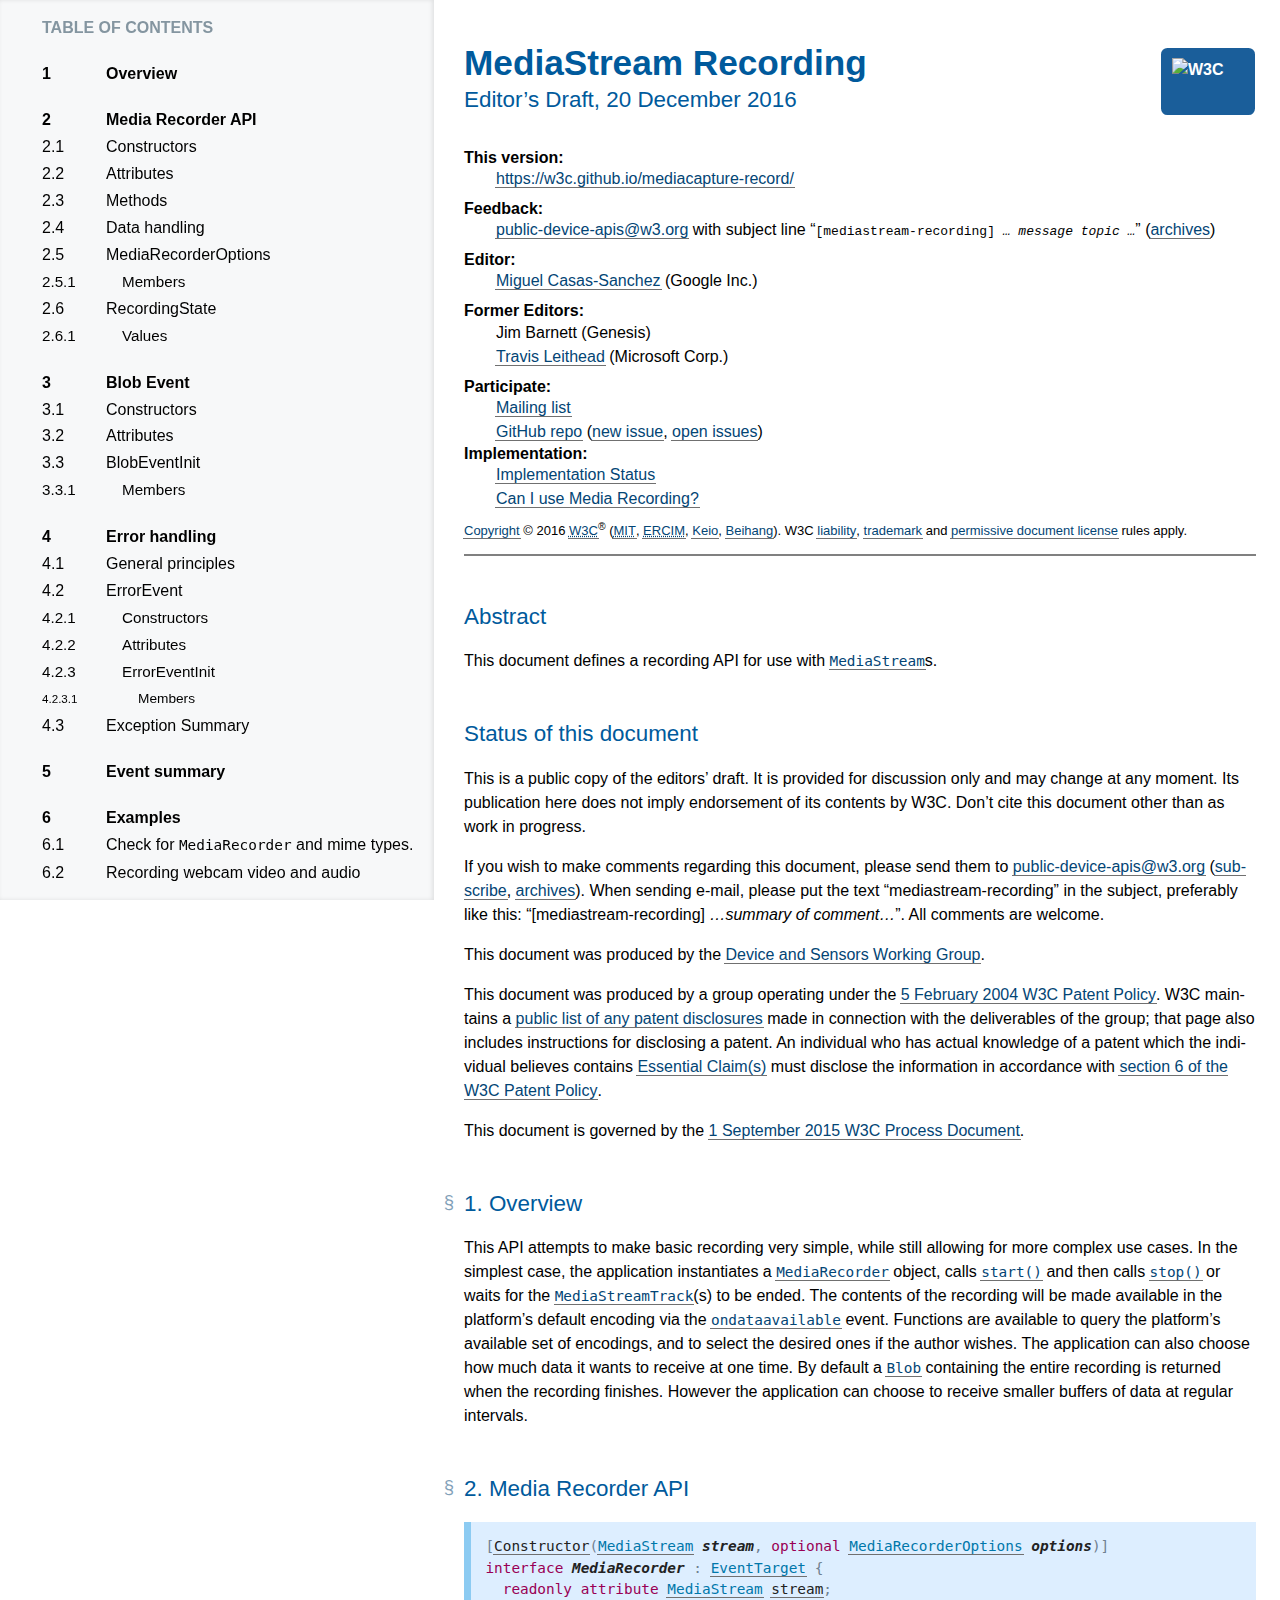
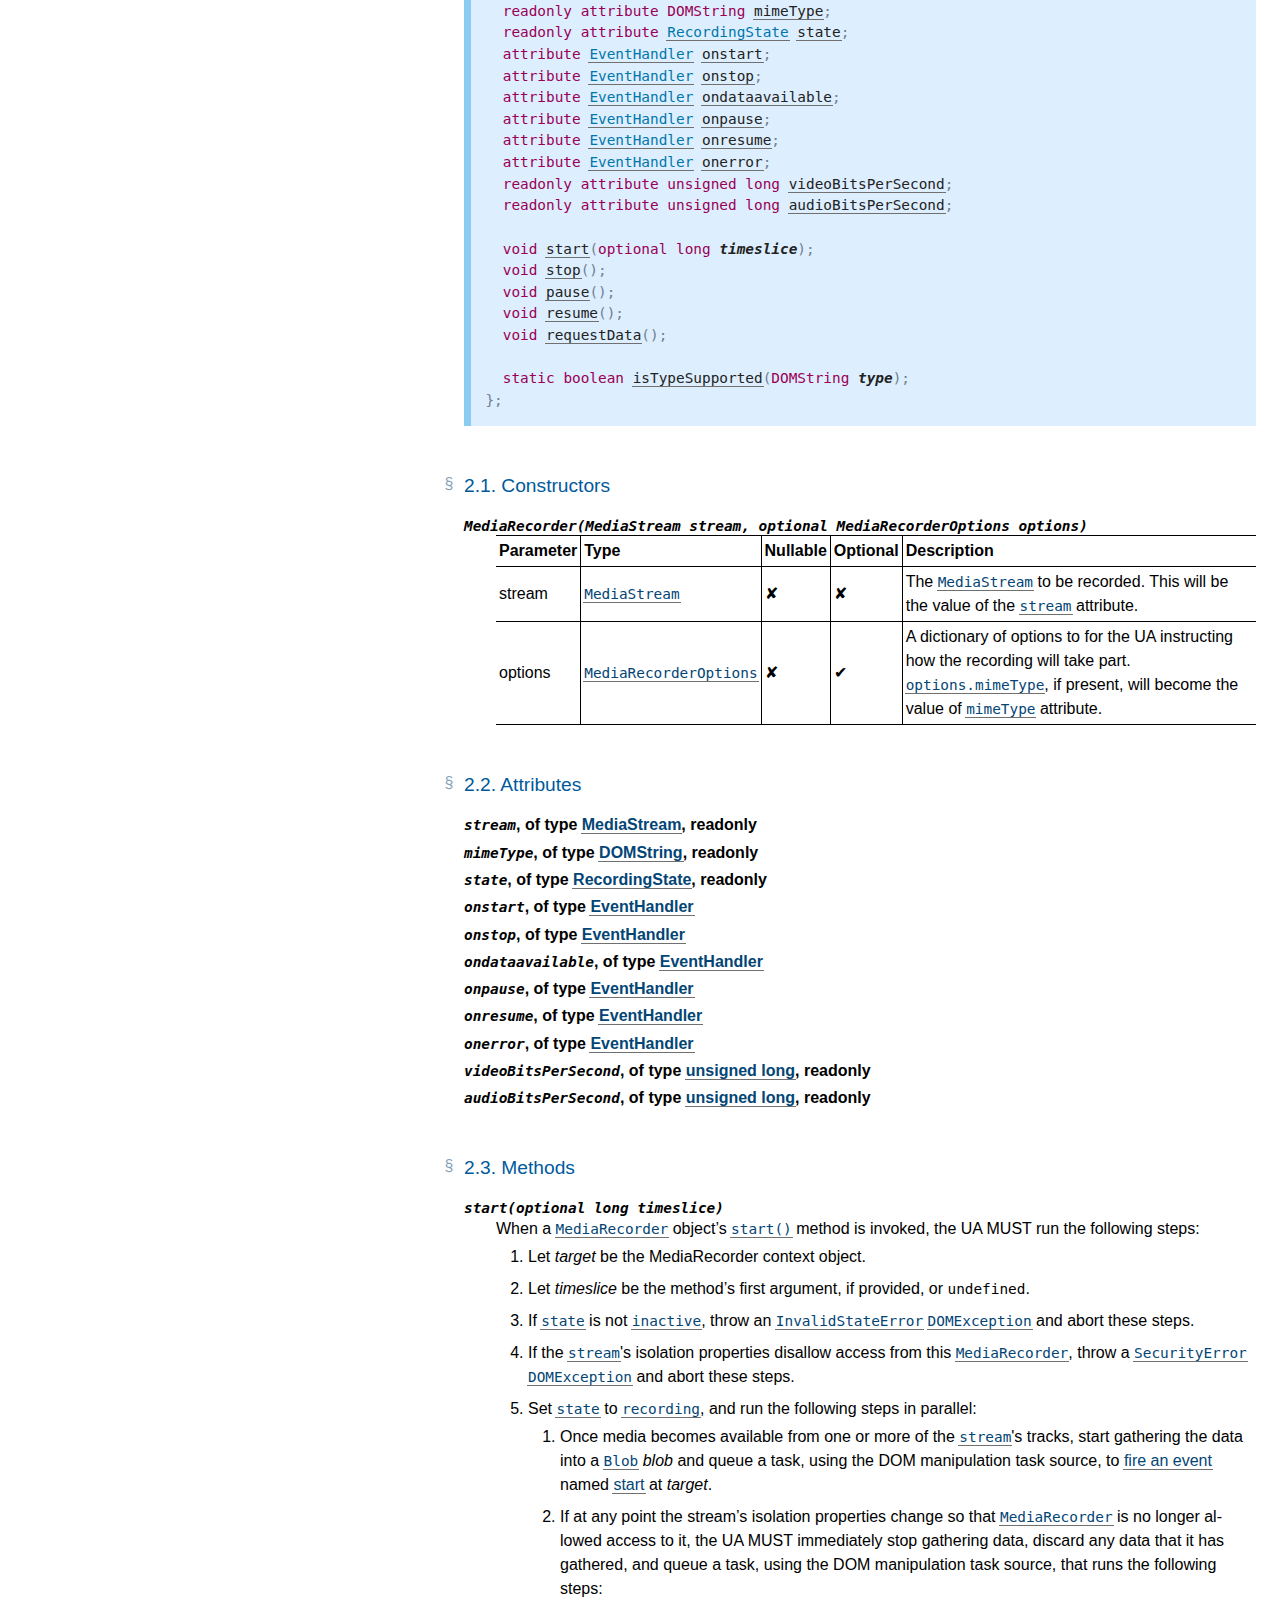
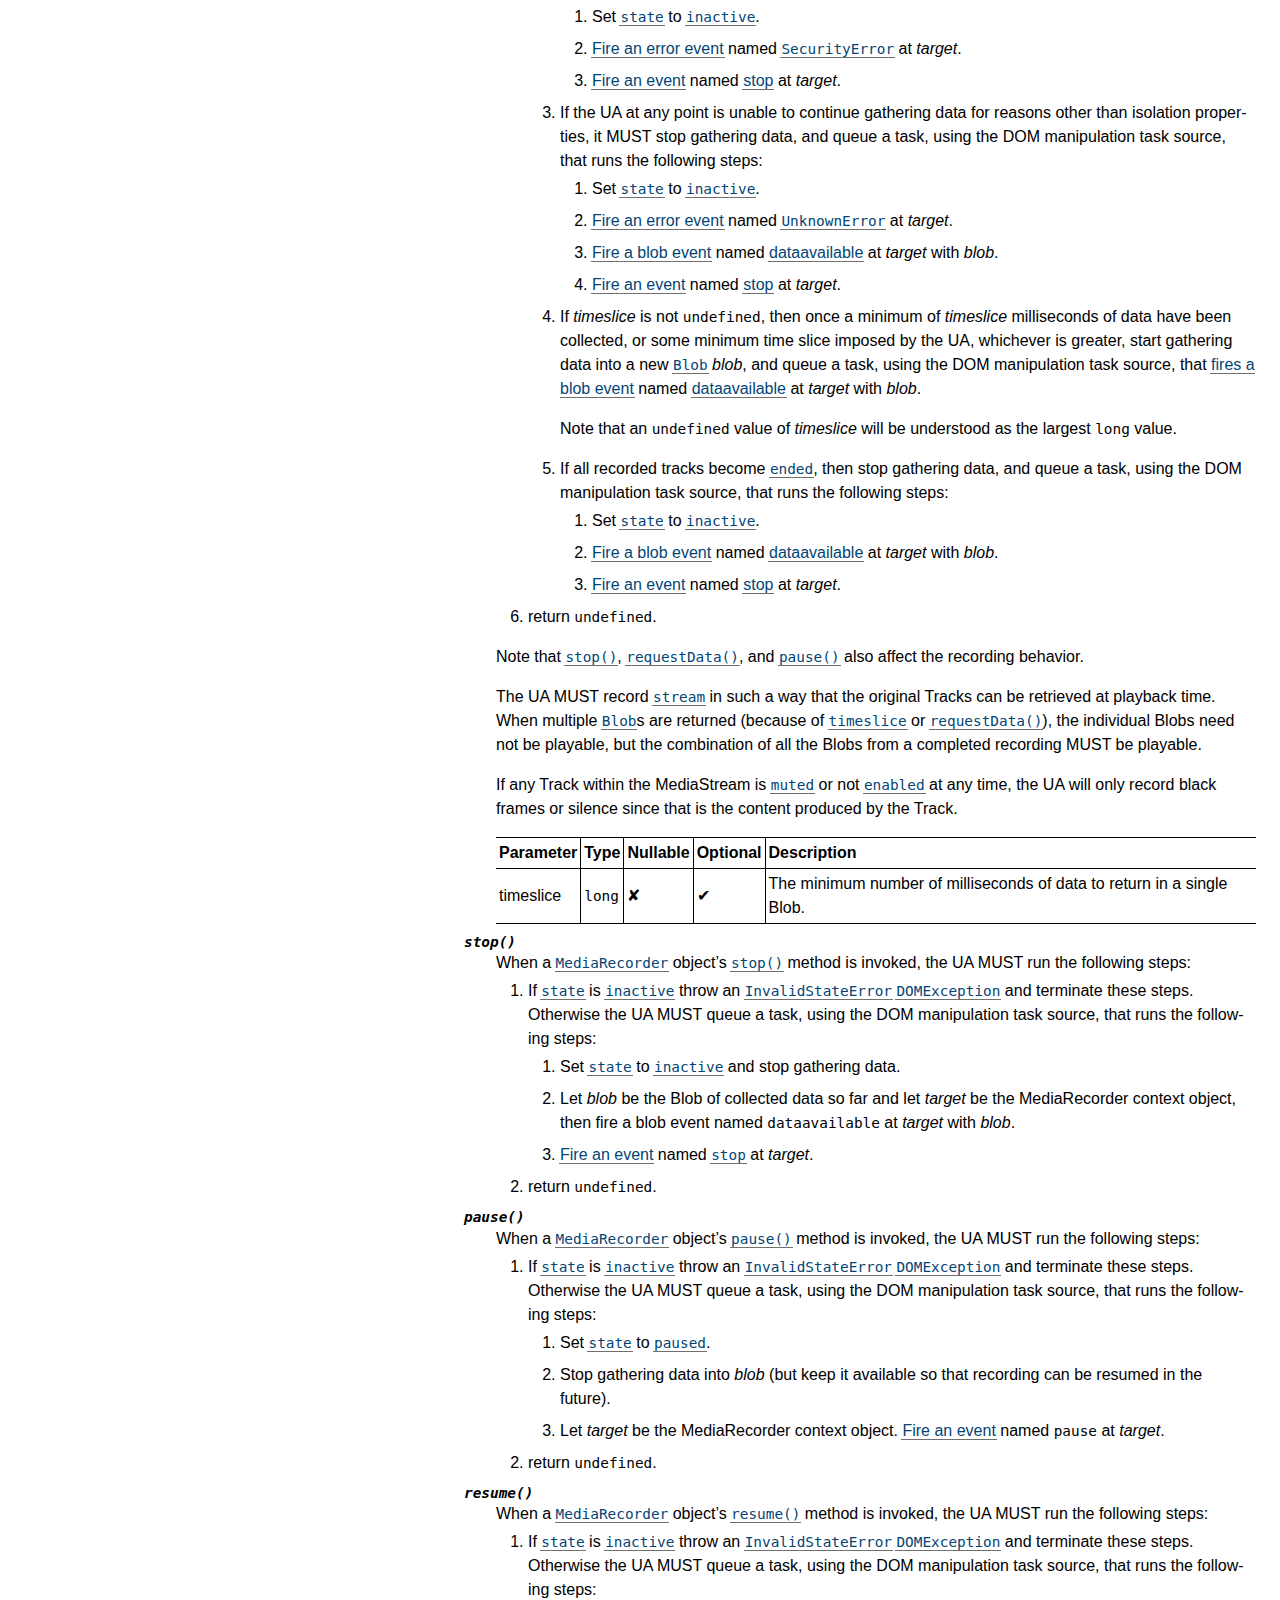
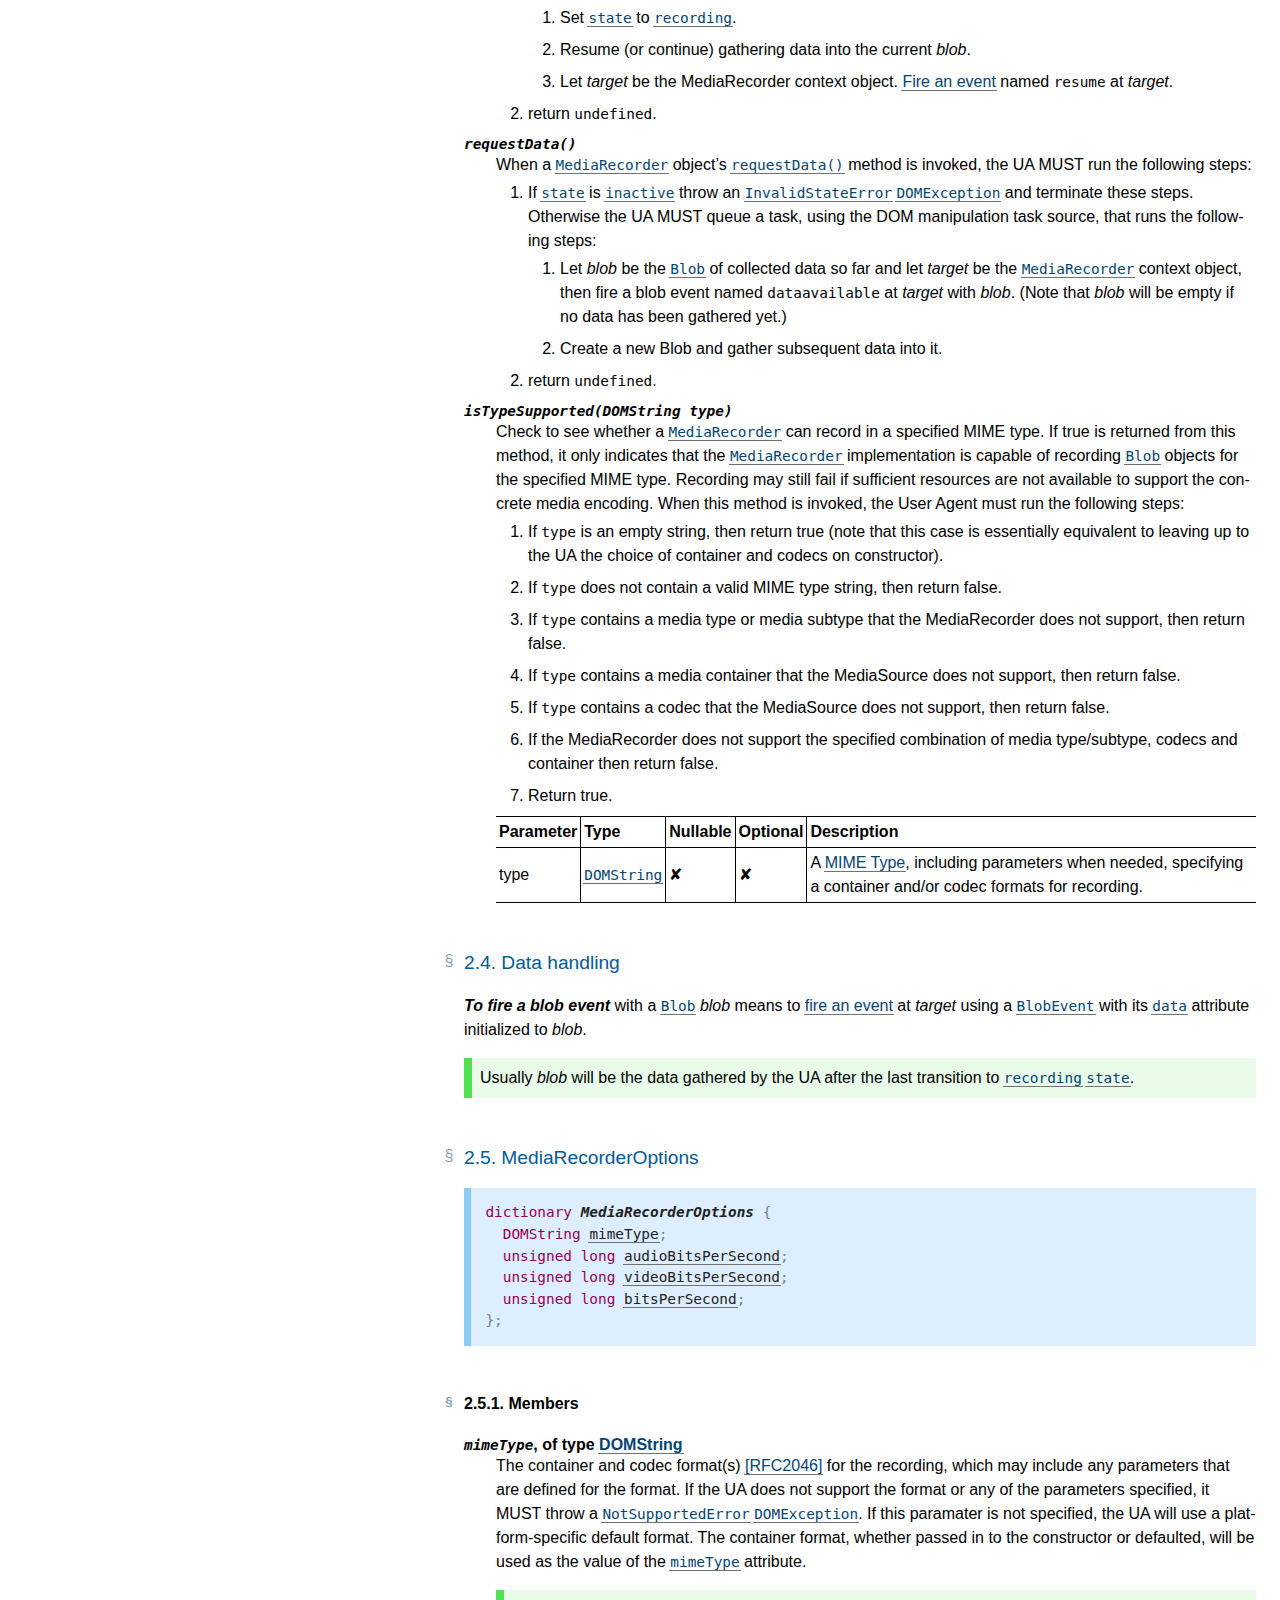
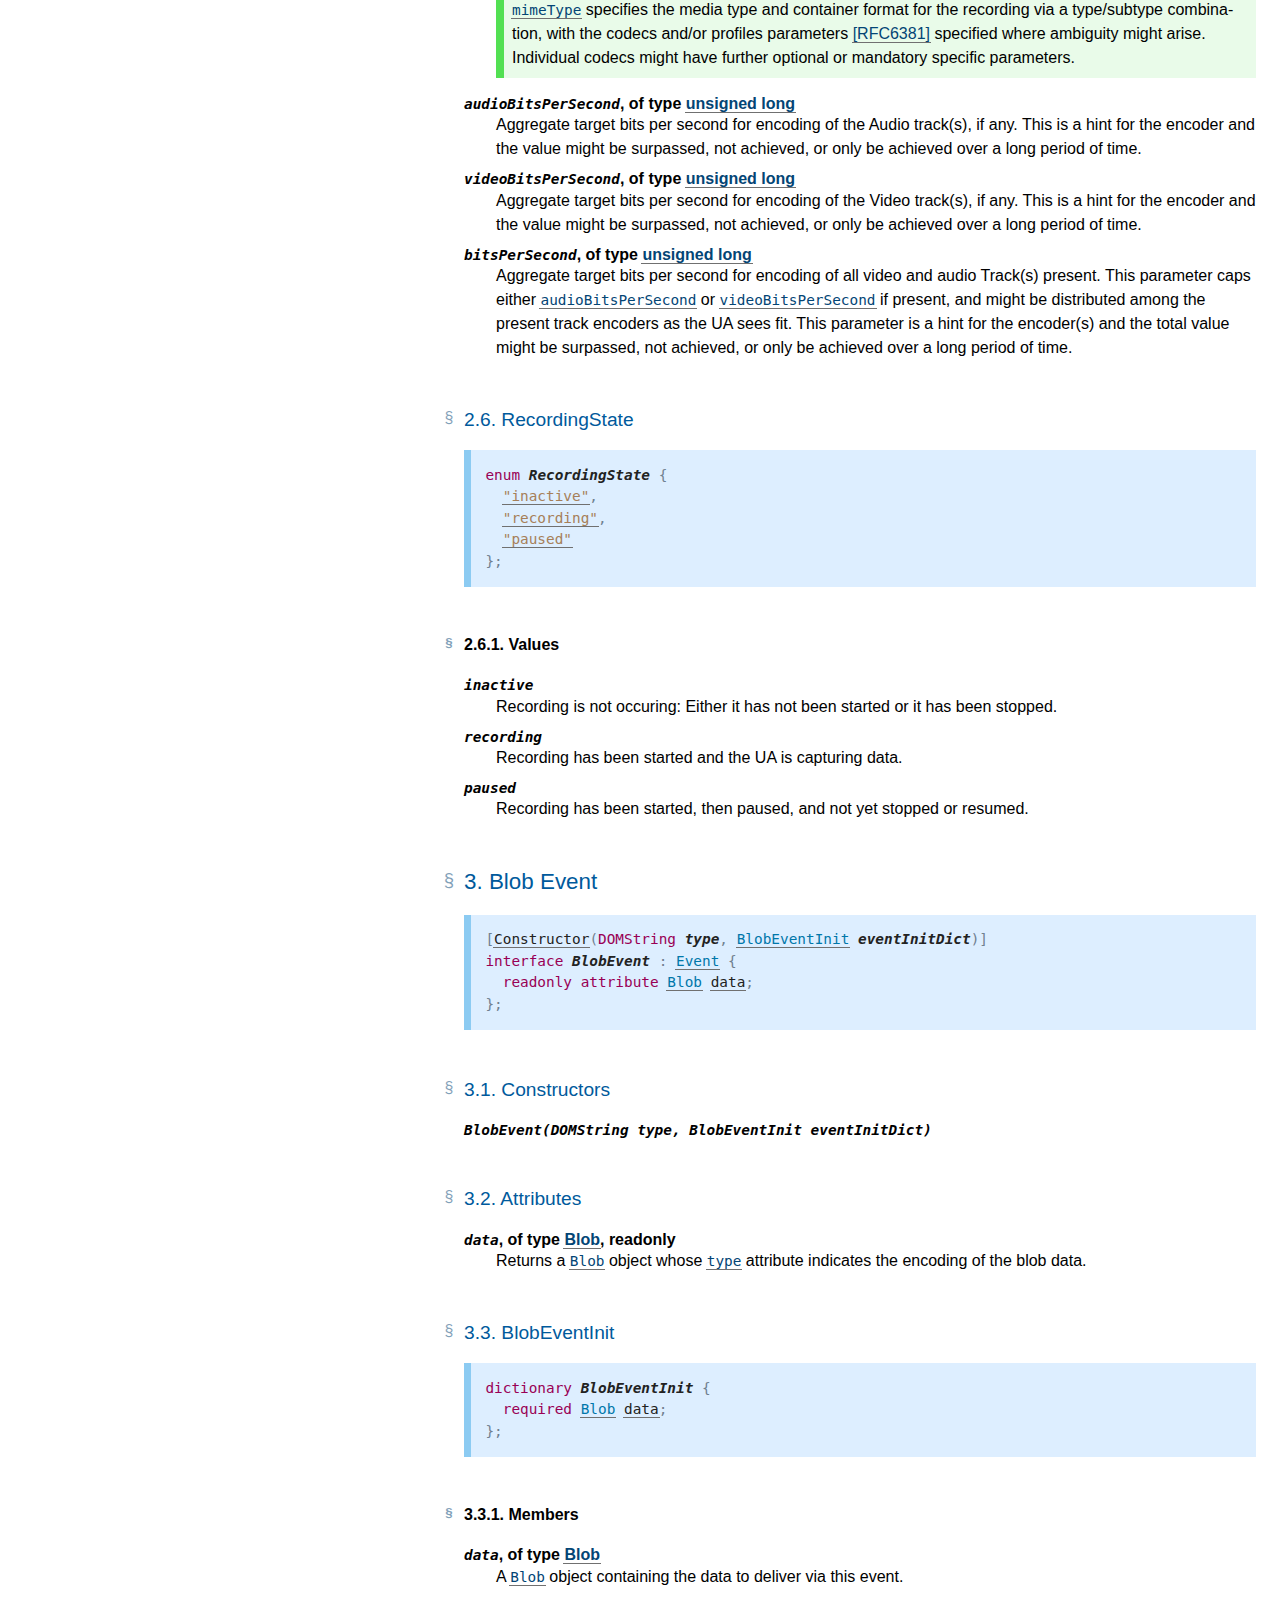
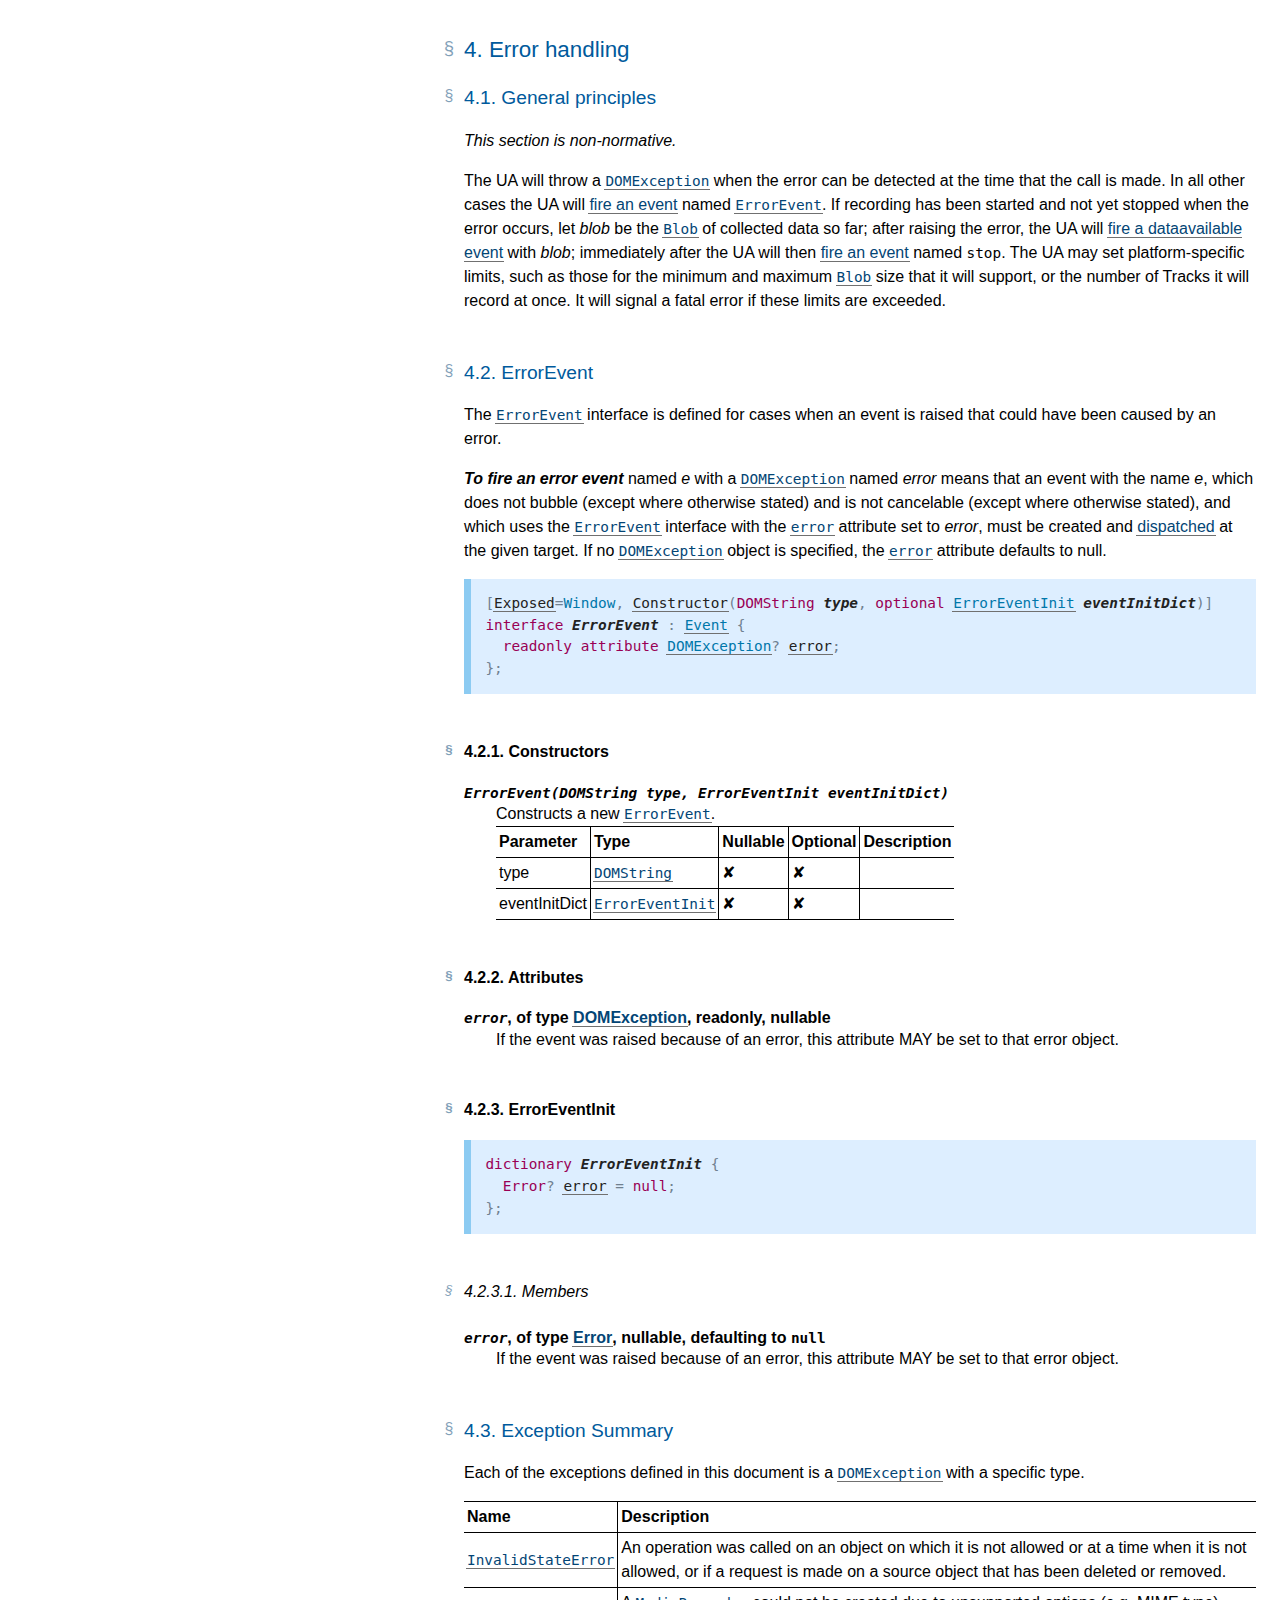
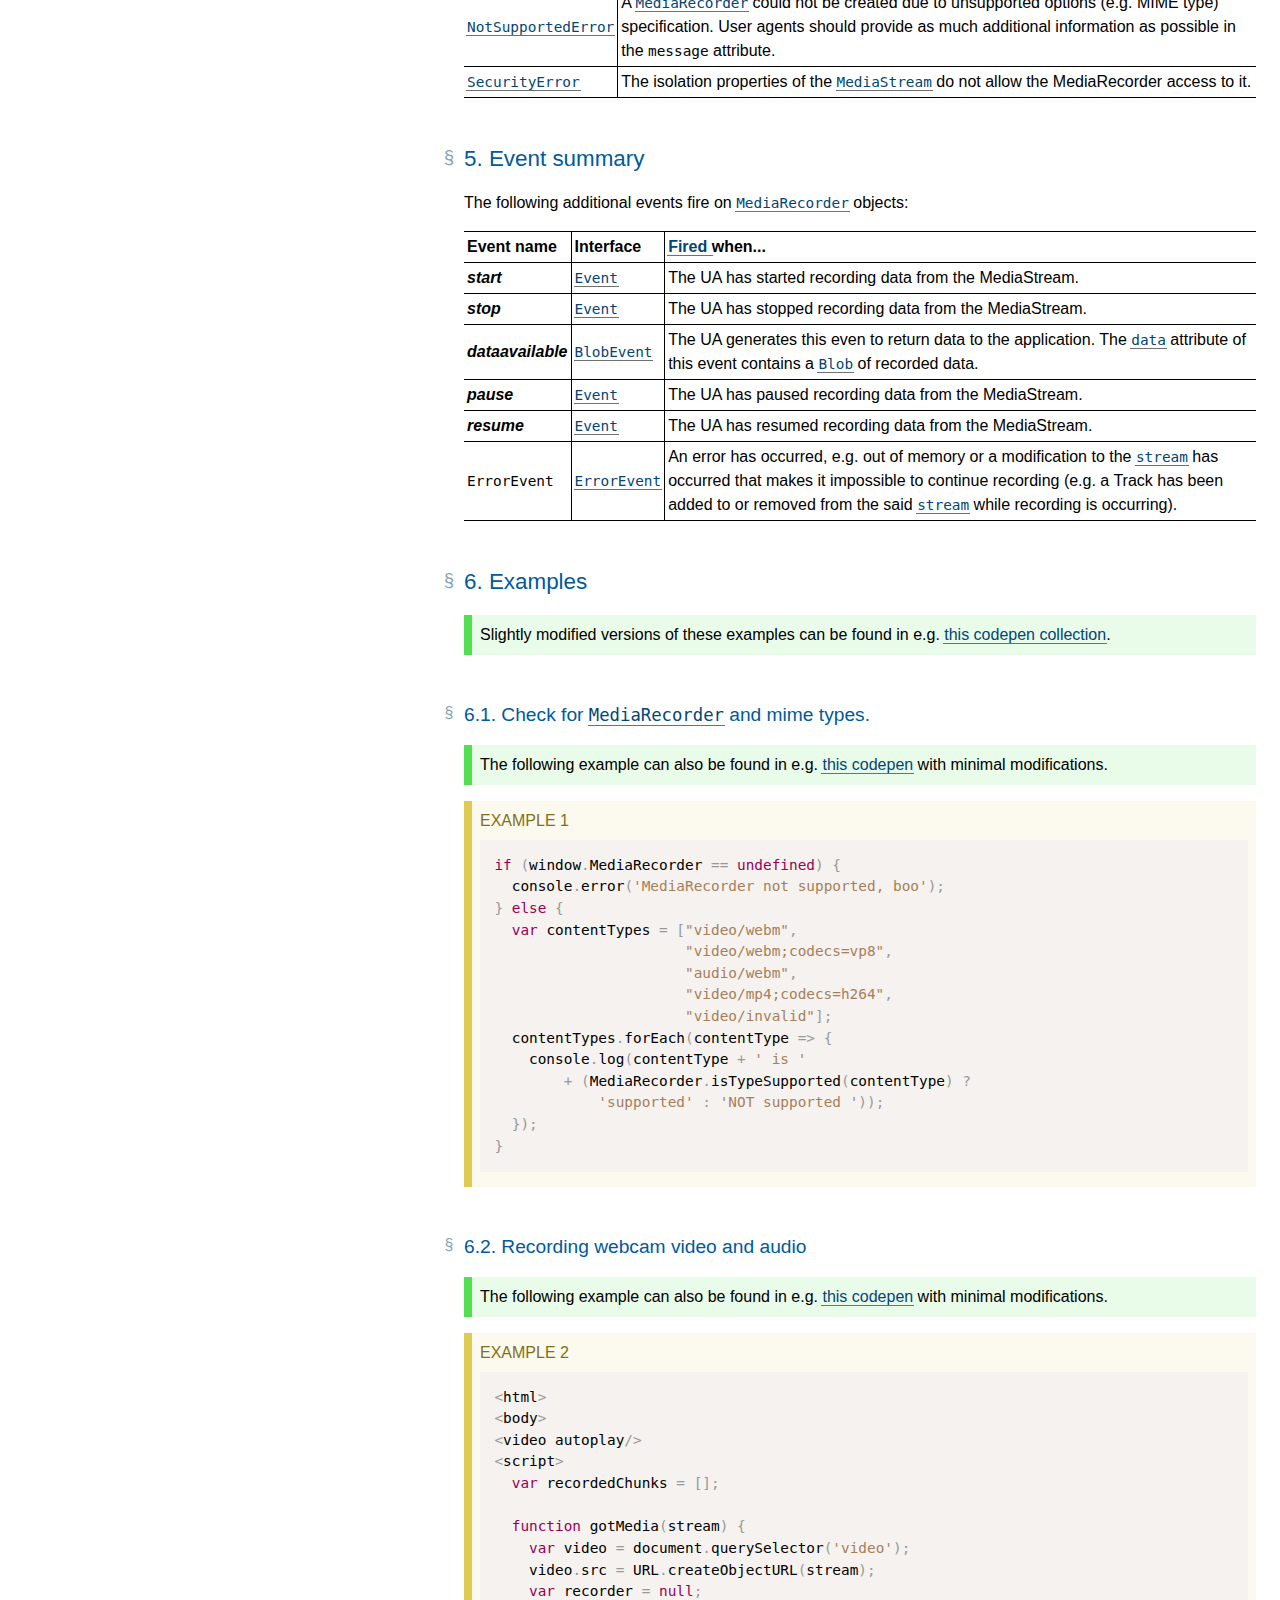
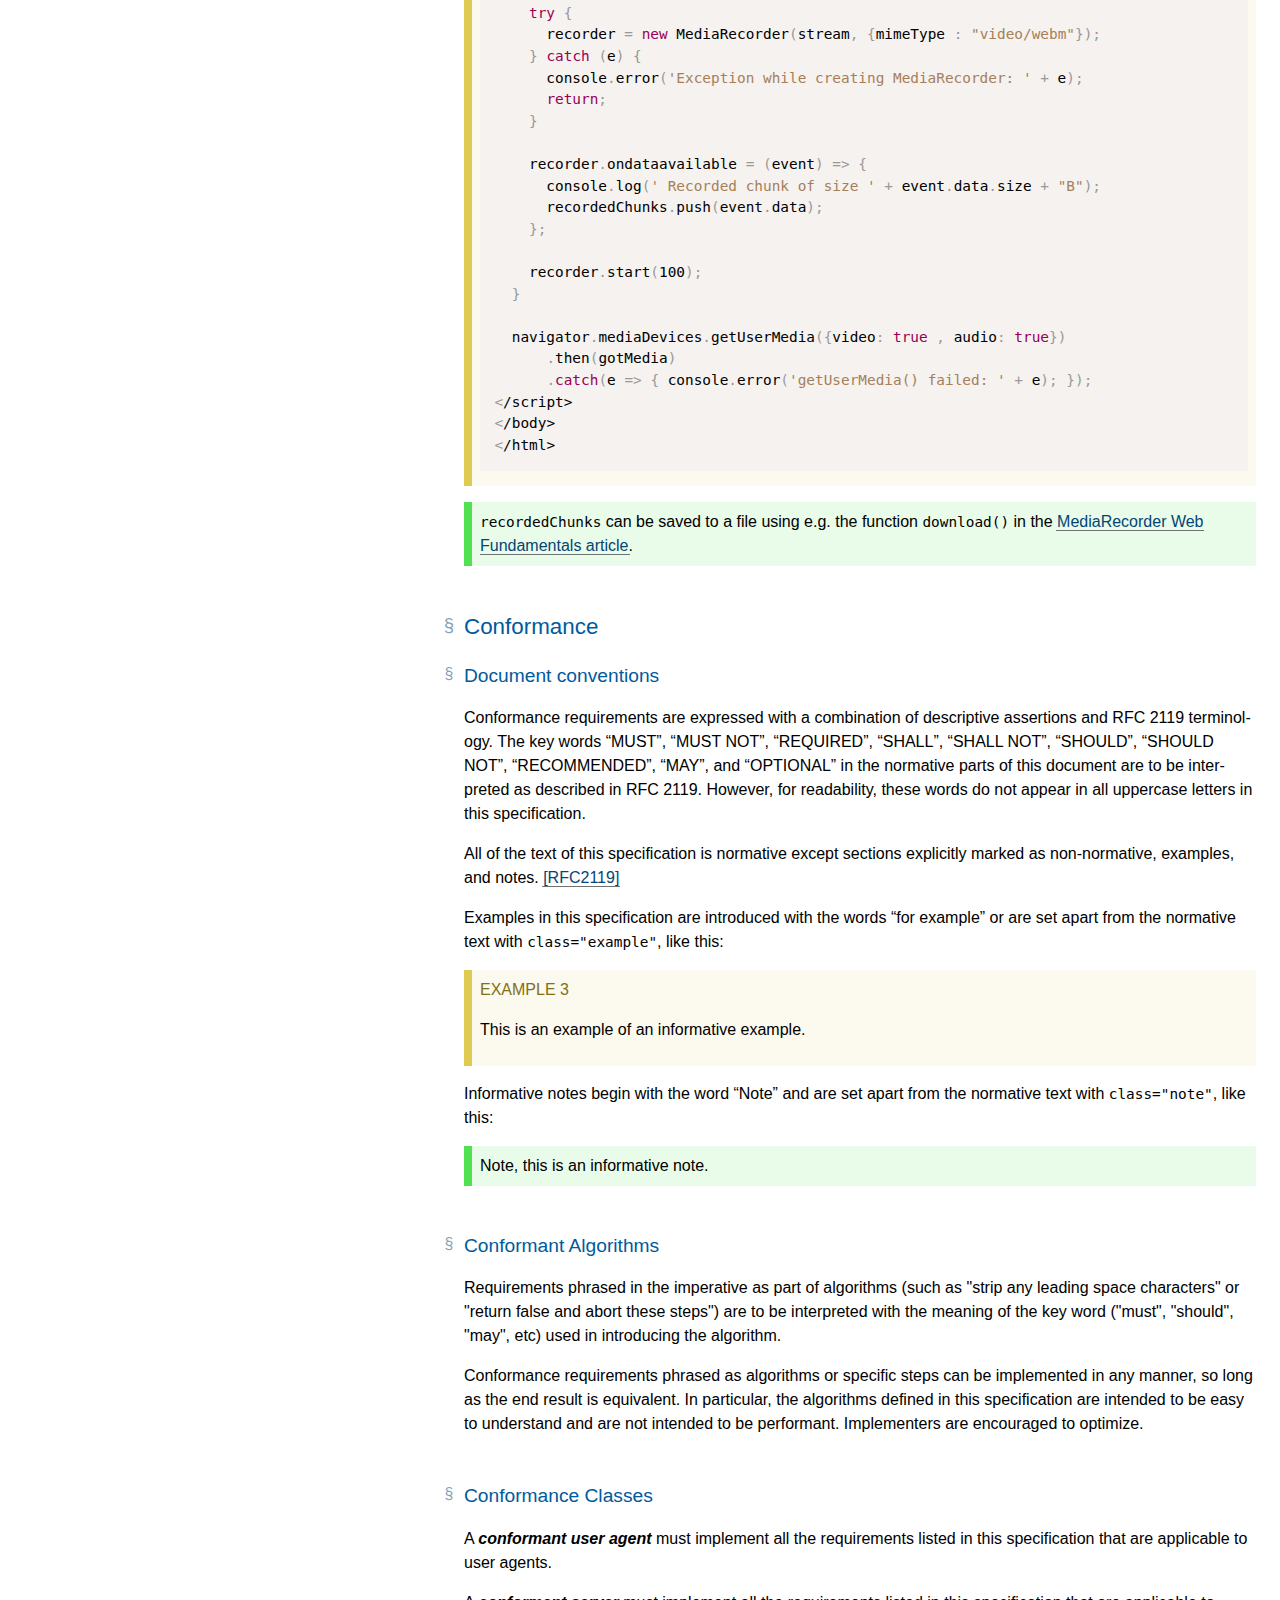
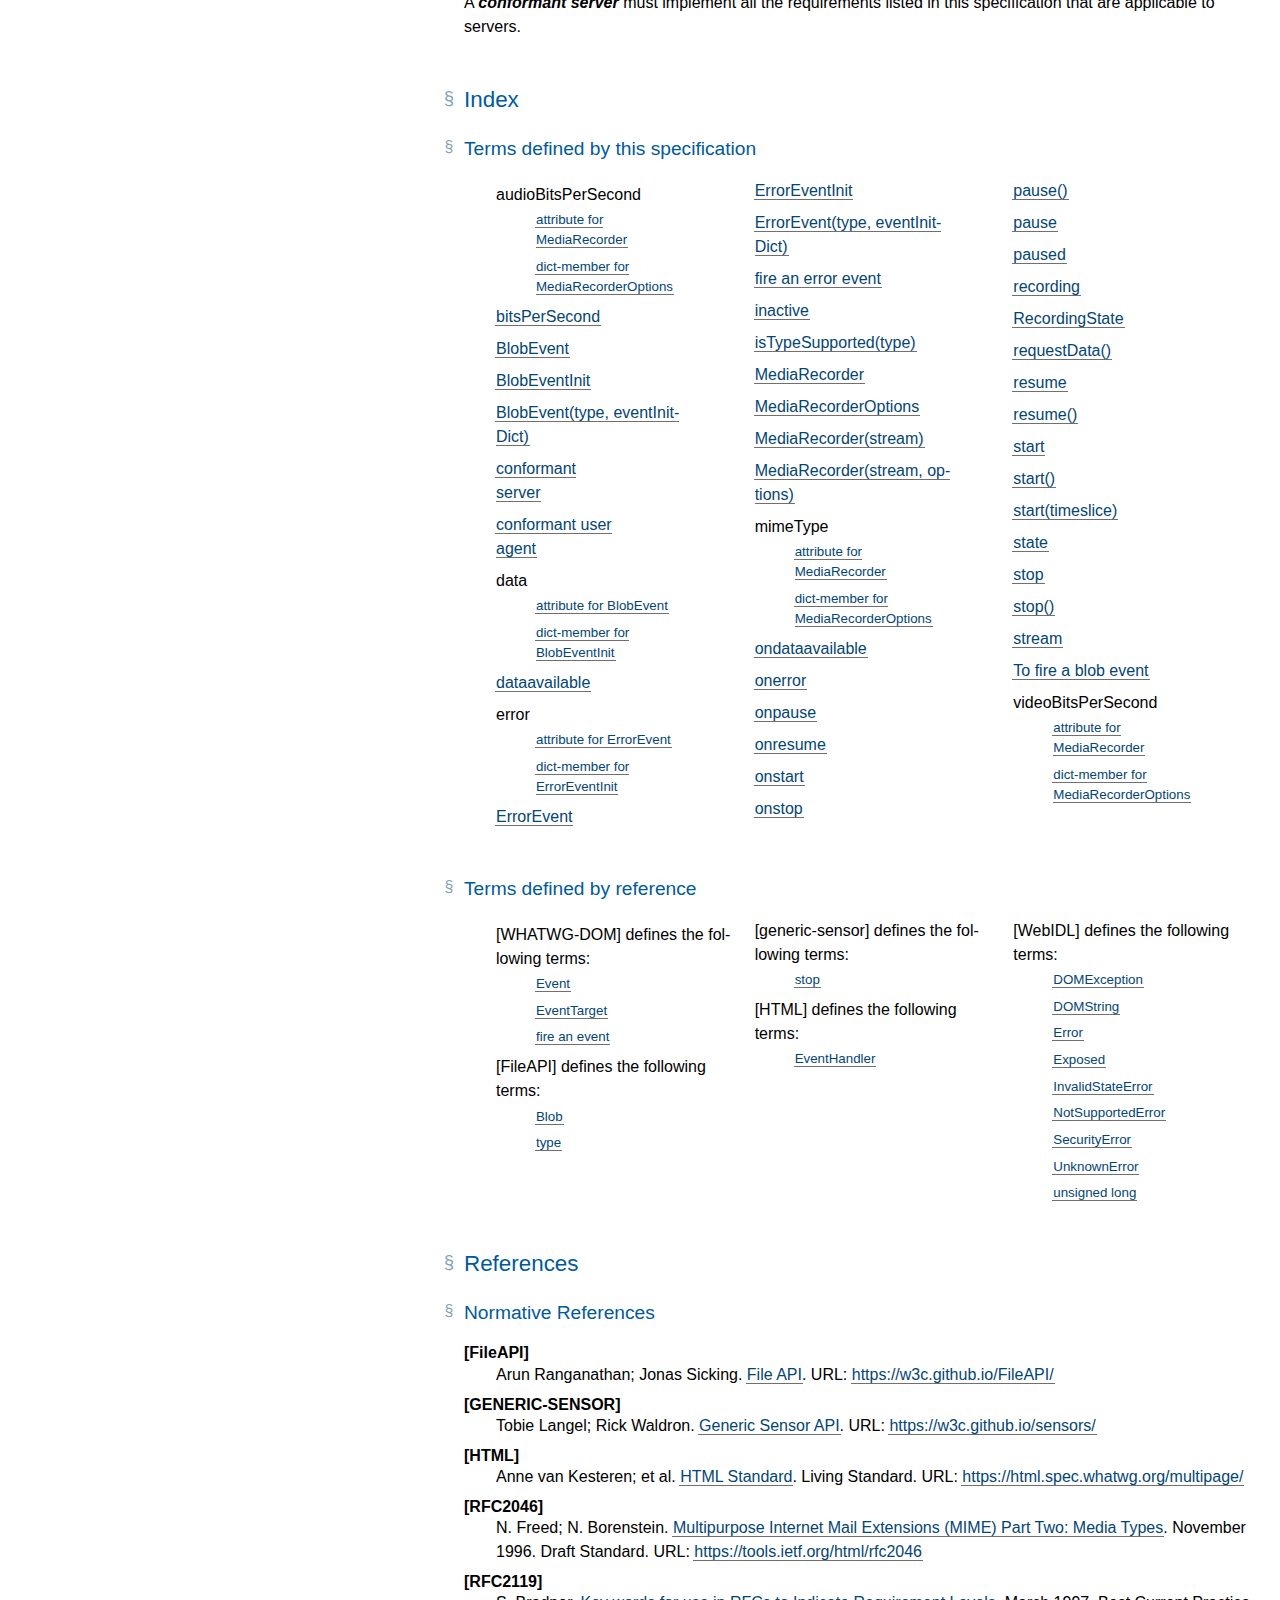
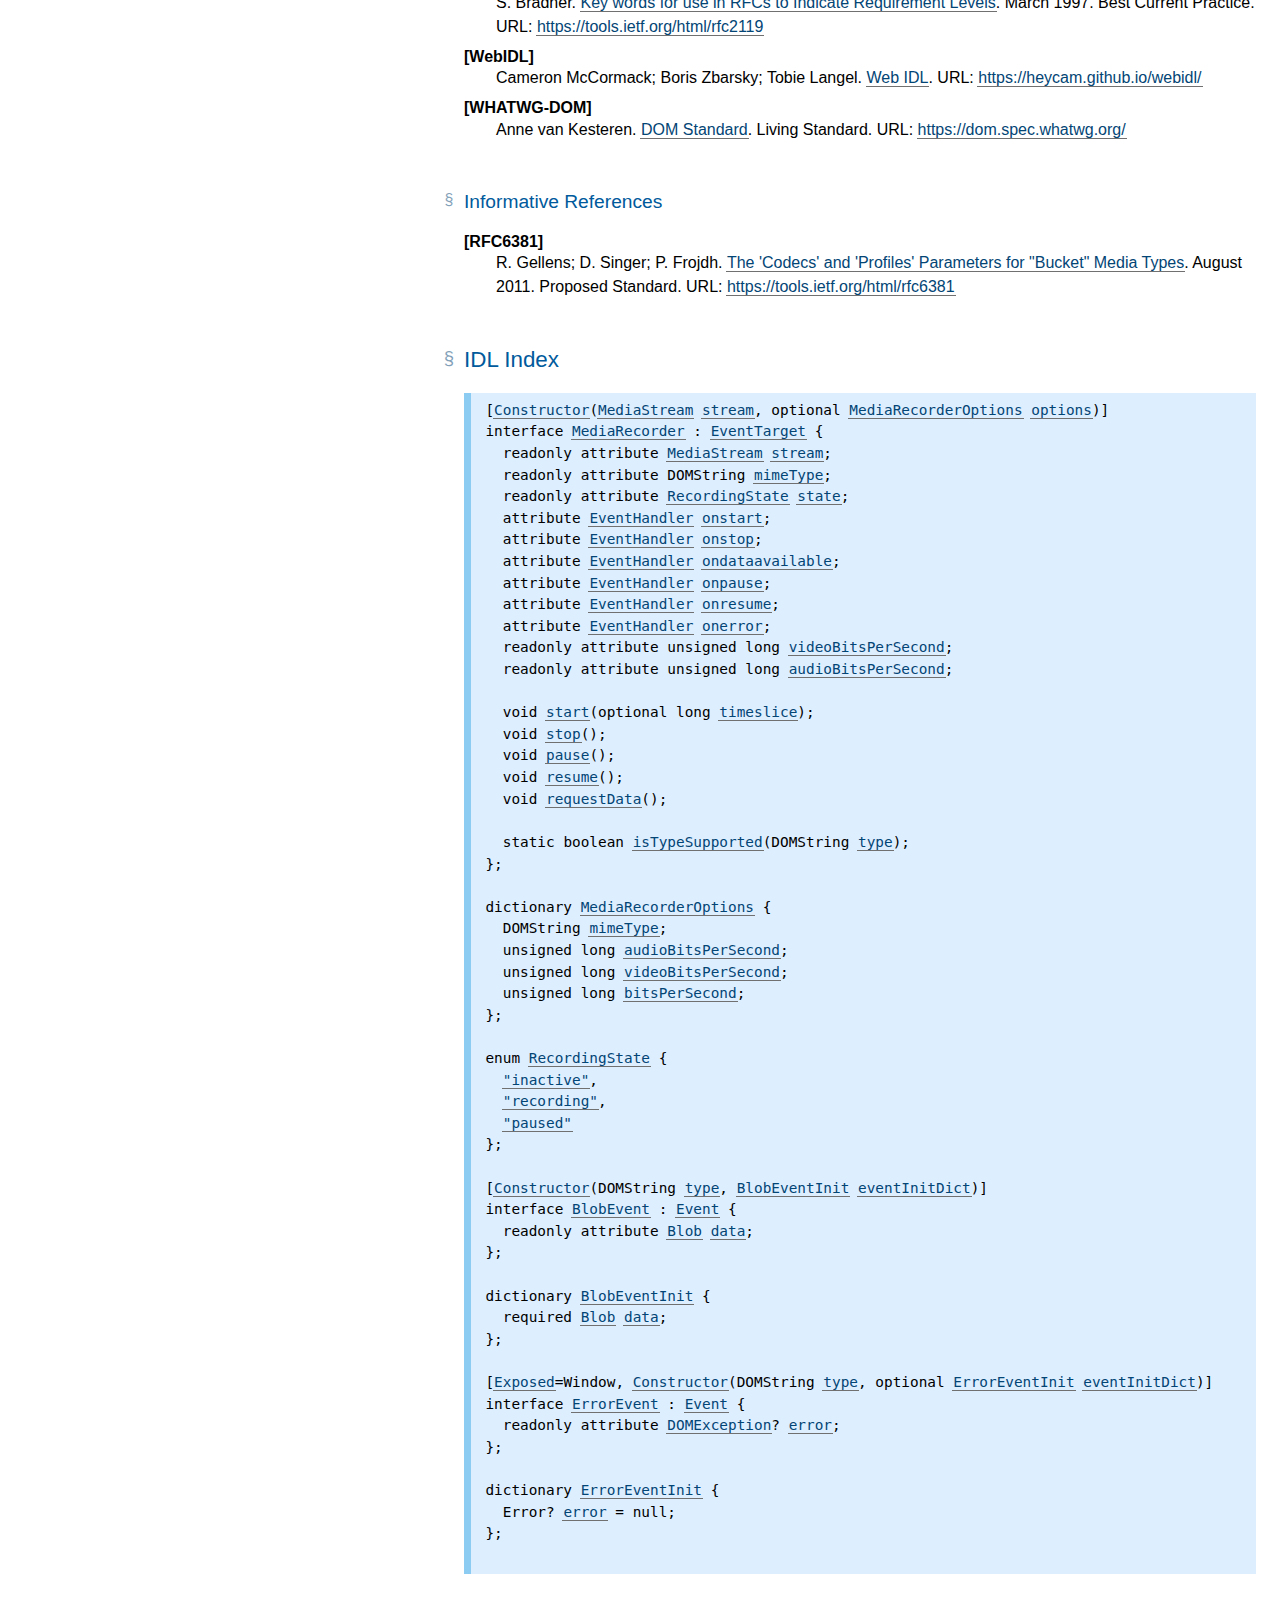
==== commit 62b2a045: "moar moar" ====
--- a/index3.html
+++ b/index3.html
@@ -1447,7 +1447,7 @@
   <div class="head">
    <p data-fill-with="logo"><a class="logo" href="http://www.w3.org/"> <img alt="W3C" height="48" src="https://www.w3.org/StyleSheets/TR/2016/logos/W3C" width="72"> </a> </p>
    <h1 class="p-name no-ref" id="title">MediaStream Recording</h1>
-   <h2 class="no-num no-toc no-ref heading settled" id="subtitle"><span class="content">Editor’s Draft, <time class="dt-updated" datetime="2016-12-19">19 December 2016</time></span></h2>
+   <h2 class="no-num no-toc no-ref heading settled" id="subtitle"><span class="content">Editor’s Draft, <time class="dt-updated" datetime="2016-12-20">20 December 2016</time></span></h2>
    <div data-fill-with="spec-metadata">
     <dl>
      <dt>This version:
@@ -1504,11 +1504,57 @@
    <ol class="toc" role="directory">
     <li><a href="#overview"><span class="secno">1</span> <span class="content">Overview</span></a>
     <li>
-     <a href="#mediarecorder"><span class="secno">2</span> <span class="content">Media Recorder API</span></a>
+     <a href="#mediarecorder-api"><span class="secno">2</span> <span class="content">Media Recorder API</span></a>
      <ol class="toc">
-      <li><a href="#mediarecorderconstructor"><span class="secno">2.1</span> <span class="content">Constructors</span></a>
-      <li><a href="#mediarecorderattributes"><span class="secno">2.2</span> <span class="content">Attributes</span></a>
-      <li><a href="#mediarecordermethods"><span class="secno">2.3</span> <span class="content">Methods</span></a>
+      <li><a href="#mediarecorder-constructor"><span class="secno">2.1</span> <span class="content">Constructors</span></a>
+      <li><a href="#mediarecorder-attributes"><span class="secno">2.2</span> <span class="content">Attributes</span></a>
+      <li><a href="#mediarecorder-methods"><span class="secno">2.3</span> <span class="content">Methods</span></a>
+      <li><a href="#data-handling"><span class="secno">2.4</span> <span class="content">Data handling</span></a>
+      <li>
+       <a href="#mediarecorderoptions-section"><span class="secno">2.5</span> <span class="content">MediaRecorderOptions</span></a>
+       <ol class="toc">
+        <li><a href="#mediarecorderoptions-members"><span class="secno">2.5.1</span> <span class="content">Members</span></a>
+       </ol>
+      <li>
+       <a href="#recordingstate"><span class="secno">2.6</span> <span class="content">RecordingState</span></a>
+       <ol class="toc">
+        <li><a href="##recordingstate-values"><span class="secno">2.6.1</span> <span class="content">Values</span></a>
+       </ol>
+     </ol>
+    <li>
+     <a href="#blobevent-section"><span class="secno">3</span> <span class="content">Blob Event</span></a>
+     <ol class="toc">
+      <li><a href="#blobevent-constructor"><span class="secno">3.1</span> <span class="content">Constructors</span></a>
+      <li><a href="#blobevent-attributes"><span class="secno">3.2</span> <span class="content">Attributes</span></a>
+      <li>
+       <a href="#blobeventinit"><span class="secno">3.3</span> <span class="content">BlobEventInit</span></a>
+       <ol class="toc">
+        <li><a href="#blobeventinit-members"><span class="secno">3.3.1</span> <span class="content">Members</span></a>
+       </ol>
+     </ol>
+    <li>
+     <a href="#error-handling"><span class="secno">4</span> <span class="content">Error handling</span></a>
+     <ol class="toc">
+      <li><a href="#general-principles"><span class="secno">4.1</span> <span class="content">General principles</span></a>
+      <li>
+       <a href="#errorevent-section"><span class="secno">4.2</span> <span class="content">ErrorEvent</span></a>
+       <ol class="toc">
+        <li><a href="#errorevent-constructor"><span class="secno">4.2.1</span> <span class="content">Constructors</span></a>
+        <li><a href="#errorevent-attributes"><span class="secno">4.2.2</span> <span class="content">Attributes</span></a>
+        <li>
+         <a href="#erroreventinit"><span class="secno">4.2.3</span> <span class="content">ErrorEventInit</span></a>
+         <ol class="toc">
+          <li><a href="#erroreventinit-members"><span class="secno">4.2.3.1</span> <span class="content">Members</span></a>
+         </ol>
+       </ol>
+      <li><a href="#exception-summary"><span class="secno">4.3</span> <span class="content">Exception Summary</span></a>
+     </ol>
+    <li><a href="#event-summary"><span class="secno">5</span> <span class="content">Event summary</span></a>
+    <li>
+     <a href="#examples"><span class="secno">6</span> <span class="content">Examples</span></a>
+     <ol class="toc">
+      <li><a href="#check-for-mediarecorder-and-mime-types"><span class="secno">6.1</span> <span class="content">Check for <code class="idl"><span>MediaRecorder</span></code> and mime types.</span></a>
+      <li><a href="#recording-webcam-video-and-audio"><span class="secno">6.2</span> <span class="content">Recording webcam video and audio</span></a>
      </ol>
     <li>
      <a href="#conformance"><span class="secno"></span> <span class="content">Conformance</span></a>
@@ -1527,6 +1573,7 @@
      <a href="#references"><span class="secno"></span> <span class="content">References</span></a>
      <ol class="toc">
       <li><a href="#normative"><span class="secno"></span> <span class="content">Normative References</span></a>
+      <li><a href="#informative"><span class="secno"></span> <span class="content">Informative References</span></a>
      </ol>
     <li><a href="#idl-index"><span class="secno"></span> <span class="content">IDL Index</span></a>
    </ol>
@@ -1534,19 +1581,19 @@
   <main>
    <h2 class="heading settled" data-level="1" id="overview"><span class="secno">1. </span><span class="content">Overview</span><a class="self-link" href="#overview"></a></h2>
    <p>This API attempts to make basic recording very simple, while still allowing for
-more complex use cases. In the simplest case, the application instantiates a <code class="idl"><a data-link-type="idl" href="#mediarecorder0" id="ref-for-mediarecorder0-1">MediaRecorder</a></code> object, calls <code class="idl"><a data-link-type="idl" href="#dom-mediarecorder-start" id="ref-for-dom-mediarecorder-start-1">start()</a></code> and then calls <code class="idl"><a data-link-type="idl" href="#dom-mediarecorder-stop" id="ref-for-dom-mediarecorder-stop-1">stop()</a></code> or waits
+more complex use cases. In the simplest case, the application instantiates a <code class="idl"><a data-link-type="idl" href="#mediarecorder" id="ref-for-mediarecorder-1">MediaRecorder</a></code> object, calls <code class="idl"><a data-link-type="idl" href="#dom-mediarecorder-start" id="ref-for-dom-mediarecorder-start-1">start()</a></code> and then calls <code class="idl"><a data-link-type="idl" href="#dom-mediarecorder-stop" id="ref-for-dom-mediarecorder-stop-1">stop()</a></code> or waits
 for the <code class="idl"><a data-link-type="idl" href="https://www.w3.org/TR/mediacapture-streams/#mediastreamtrack">MediaStreamTrack</a></code>(s) to be ended. The contents of the recording will
 be made available in the platform’s default encoding via the <code class="idl"><a data-link-type="idl" href="#dom-mediarecorder-ondataavailable" id="ref-for-dom-mediarecorder-ondataavailable-1">ondataavailable</a></code> event.  Functions are available to query the platform’s available set of
 encodings, and to select the desired ones if the author wishes. The application
 can also choose how much data it wants to receive at one time. By default a <code class="idl"><a data-link-type="idl" href="https://w3c.github.io/FileAPI/#dfn-Blob">Blob</a></code> containing the entire recording is returned when the recording
 finishes. However the application can choose to receive smaller buffers of data
 at regular intervals.</p>
-   <h2 class="heading settled" data-level="2" id="mediarecorder"><span class="secno">2. </span><span class="content">Media Recorder API</span><a class="self-link" href="#mediarecorder"></a></h2>
-<pre class="idl highlight def">[<a class="nv idl-code" data-link-type="constructor" href="#dom-mediarecorder-mediarecorder" id="ref-for-dom-mediarecorder-mediarecorder-1">Constructor</a>(<a class="n" data-link-type="idl-name" href="https://www.w3.org/TR/mediacapture-streams/#mediastream">MediaStream</a> <dfn class="nv idl-code" data-dfn-for="MediaRecorder/MediaRecorder(stream, options)" data-dfn-type="argument" data-export="" id="dom-mediarecorder-mediarecorder-stream-options-stream">stream<a class="self-link" href="#dom-mediarecorder-mediarecorder-stream-options-stream"></a></dfn>, <span class="kt">optional</span> <a class="n" data-link-type="idl-name">MediaRecorderOptions</a> <dfn class="nv idl-code" data-dfn-for="MediaRecorder/MediaRecorder(stream, options)" data-dfn-type="argument" data-export="" id="dom-mediarecorder-mediarecorder-stream-options-options">options<a class="self-link" href="#dom-mediarecorder-mediarecorder-stream-options-options"></a></dfn>)]
-<span class="kt">interface</span> <dfn class="nv dfn-paneled idl-code" data-dfn-type="interface" data-export="" id="mediarecorder0">MediaRecorder</dfn> : <a class="n" data-link-type="idl-name" href="https://dom.spec.whatwg.org/#eventtarget">EventTarget</a> {
+   <h2 class="heading settled" data-level="2" id="mediarecorder-api"><span class="secno">2. </span><span class="content">Media Recorder API</span><a class="self-link" href="#mediarecorder-api"></a></h2>
+<pre class="idl highlight def">[<a class="nv idl-code" data-link-type="constructor" href="#dom-mediarecorder-mediarecorder" id="ref-for-dom-mediarecorder-mediarecorder-1">Constructor</a>(<a class="n" data-link-type="idl-name" href="https://www.w3.org/TR/mediacapture-streams/#mediastream">MediaStream</a> <dfn class="nv idl-code" data-dfn-for="MediaRecorder/MediaRecorder(stream, options)" data-dfn-type="argument" data-export="" id="dom-mediarecorder-mediarecorder-stream-options-stream">stream<a class="self-link" href="#dom-mediarecorder-mediarecorder-stream-options-stream"></a></dfn>, <span class="kt">optional</span> <a class="n" data-link-type="idl-name" href="#dictdef-mediarecorderoptions" id="ref-for-dictdef-mediarecorderoptions-1">MediaRecorderOptions</a> <dfn class="nv idl-code" data-dfn-for="MediaRecorder/MediaRecorder(stream, options)" data-dfn-type="argument" data-export="" id="dom-mediarecorder-mediarecorder-stream-options-options">options<a class="self-link" href="#dom-mediarecorder-mediarecorder-stream-options-options"></a></dfn>)]
+<span class="kt">interface</span> <dfn class="nv dfn-paneled idl-code" data-dfn-type="interface" data-export="" id="mediarecorder">MediaRecorder</dfn> : <a class="n" data-link-type="idl-name" href="https://dom.spec.whatwg.org/#eventtarget">EventTarget</a> {
   <span class="kt">readonly</span> <span class="kt">attribute</span> <a class="n" data-link-type="idl-name" href="https://www.w3.org/TR/mediacapture-streams/#mediastream">MediaStream</a> <a class="nv idl-code" data-link-type="attribute" data-readonly="" data-type="MediaStream" href="#dom-mediarecorder-stream" id="ref-for-dom-mediarecorder-stream-1">stream</a>;
   <span class="kt">readonly</span> <span class="kt">attribute</span> <span class="kt">DOMString</span> <a class="nv idl-code" data-link-type="attribute" data-readonly="" data-type="DOMString" href="#dom-mediarecorder-mimetype" id="ref-for-dom-mediarecorder-mimetype-1">mimeType</a>;
-  <span class="kt">readonly</span> <span class="kt">attribute</span> <a class="n" data-link-type="idl-name">RecordingState</a> <a class="nv idl-code" data-link-type="attribute" data-readonly="" data-type="RecordingState" href="#dom-mediarecorder-state" id="ref-for-dom-mediarecorder-state-1">state</a>;
+  <span class="kt">readonly</span> <span class="kt">attribute</span> <a class="n" data-link-type="idl-name" href="#enumdef-recordingstate" id="ref-for-enumdef-recordingstate-1">RecordingState</a> <a class="nv idl-code" data-link-type="attribute" data-readonly="" data-type="RecordingState" href="#dom-mediarecorder-state" id="ref-for-dom-mediarecorder-state-1">state</a>;
   <span class="kt">attribute</span> <a class="n" data-link-type="idl-name" href="https://html.spec.whatwg.org/multipage/webappapis.html#eventhandler">EventHandler</a> <a class="nv idl-code" data-link-type="attribute" data-type="EventHandler" href="#dom-mediarecorder-onstart" id="ref-for-dom-mediarecorder-onstart-1">onstart</a>;
   <span class="kt">attribute</span> <a class="n" data-link-type="idl-name" href="https://html.spec.whatwg.org/multipage/webappapis.html#eventhandler">EventHandler</a> <a class="nv idl-code" data-link-type="attribute" data-type="EventHandler" href="#dom-mediarecorder-onstop" id="ref-for-dom-mediarecorder-onstop-1">onstop</a>;
   <span class="kt">attribute</span> <a class="n" data-link-type="idl-name" href="https://html.spec.whatwg.org/multipage/webappapis.html#eventhandler">EventHandler</a> <a class="nv idl-code" data-link-type="attribute" data-type="EventHandler" href="#dom-mediarecorder-ondataavailable" id="ref-for-dom-mediarecorder-ondataavailable-2">ondataavailable</a>;
@@ -1556,7 +1603,7 @@
   <span class="kt">readonly</span> <span class="kt">attribute</span> <span class="kt">unsigned</span> <span class="kt">long</span> <a class="nv idl-code" data-link-type="attribute" data-readonly="" data-type="unsigned long" href="#dom-mediarecorder-videobitspersecond" id="ref-for-dom-mediarecorder-videobitspersecond-1">videoBitsPerSecond</a>;
   <span class="kt">readonly</span> <span class="kt">attribute</span> <span class="kt">unsigned</span> <span class="kt">long</span> <a class="nv idl-code" data-link-type="attribute" data-readonly="" data-type="unsigned long" href="#dom-mediarecorder-audiobitspersecond" id="ref-for-dom-mediarecorder-audiobitspersecond-1">audioBitsPerSecond</a>;
 
-  <span class="kt">void</span> <a class="nv idl-code" data-link-type="method" href="#dom-mediarecorder-start" id="ref-for-dom-mediarecorder-start-2">start</a>(<span class="kt">optional</span> <span class="kt">long</span> <dfn class="nv idl-code" data-dfn-for="MediaRecorder/start(timeslice), MediaRecorder/start()" data-dfn-type="argument" data-export="" id="dom-mediarecorder-start-timeslice-timeslice">timeslice<a class="self-link" href="#dom-mediarecorder-start-timeslice-timeslice"></a></dfn>);
+  <span class="kt">void</span> <a class="nv idl-code" data-link-type="method" href="#dom-mediarecorder-start" id="ref-for-dom-mediarecorder-start-2">start</a>(<span class="kt">optional</span> <span class="kt">long</span> <dfn class="nv dfn-paneled idl-code" data-dfn-for="MediaRecorder/start(timeslice), MediaRecorder/start()" data-dfn-type="argument" data-export="" id="dom-mediarecorder-start-timeslice-timeslice">timeslice</dfn>);
   <span class="kt">void</span> <a class="nv idl-code" data-link-type="method" href="#dom-mediarecorder-stop" id="ref-for-dom-mediarecorder-stop-2">stop</a>();
   <span class="kt">void</span> <a class="nv idl-code" data-link-type="method" href="#dom-mediarecorder-pause" id="ref-for-dom-mediarecorder-pause-1">pause</a>();
   <span class="kt">void</span> <a class="nv idl-code" data-link-type="method" href="#dom-mediarecorder-resume" id="ref-for-dom-mediarecorder-resume-1">resume</a>();
@@ -1565,18 +1612,42 @@
   <span class="kt">static</span> <span class="kt">boolean</span> <a class="nv idl-code" data-link-type="method" href="#dom-mediarecorder-istypesupported" id="ref-for-dom-mediarecorder-istypesupported-1">isTypeSupported</a>(<span class="kt">DOMString</span> <dfn class="nv idl-code" data-dfn-for="MediaRecorder/isTypeSupported(type)" data-dfn-type="argument" data-export="" id="dom-mediarecorder-istypesupported-type-type">type<a class="self-link" href="#dom-mediarecorder-istypesupported-type-type"></a></dfn>);
 };
 </pre>
-   <h3 class="heading settled" data-level="2.1" id="mediarecorderconstructor"><span class="secno">2.1. </span><span class="content">Constructors</span><a class="self-link" href="#mediarecorderconstructor"></a></h3>
+   <h3 class="heading settled" data-level="2.1" id="mediarecorder-constructor"><span class="secno">2.1. </span><span class="content">Constructors</span><a class="self-link" href="#mediarecorder-constructor"></a></h3>
    <dl class="domintro">
     <dt><dfn class="dfn-paneled idl-code" data-dfn-for="MediaRecorder" data-dfn-type="constructor" data-export="" data-lt="MediaRecorder(stream, options)|MediaRecorder(stream)" id="dom-mediarecorder-mediarecorder"><code>MediaRecorder(MediaStream stream, optional MediaRecorderOptions options)</code></dfn>
     <dd>
+     <table class="parameters">
+      <tbody>
+       <tr>
+        <th>Parameter
+        <th>Type
+        <th>Nullable
+        <th>Optional
+        <th>Description
+       <tr>
+        <td class="prmName">stream
+        <td class="prmType"><code class="idl"><a data-link-type="idl" href="https://www.w3.org/TR/mediacapture-streams/#mediastream">MediaStream</a></code>
+        <td class="prmNullFalse"><span aria-label="False" role="img">✘</span>
+        <td class="prmOptFalse"><span aria-label="False" role="img">✘</span>
+        <td class="prmDesc">The <code class="idl"><a data-link-type="idl" href="https://www.w3.org/TR/mediacapture-streams/#mediastream">MediaStream</a></code> to be recorded. This will
+        be the value of the <code class="idl"><a data-link-type="idl" href="#dom-mediarecorder-stream" id="ref-for-dom-mediarecorder-stream-2">stream</a></code> attribute.
+       <tr>
+        <td class="prmName">options
+        <td class="prmType"><code class="idl"><a data-link-type="idl" href="#dictdef-mediarecorderoptions" id="ref-for-dictdef-mediarecorderoptions-2">MediaRecorderOptions</a></code>
+        <td class="prmNullFalse"><span aria-label="False" role="img">✘</span>
+        <td class="prmOptTrue"><span aria-label="True" role="img">✔</span>
+        <td class="prmDesc">A dictionary of options to for the UA instructing
+        how the recording will take part. <code class="idl"><a data-link-type="idl" href="#dom-mediarecorderoptions-mimetype" id="ref-for-dom-mediarecorderoptions-mimetype-1">options.mimeType</a></code>, if present, will
+        become the value of <code class="idl"><a data-link-type="idl" href="#dom-mediarecorder-mimetype" id="ref-for-dom-mediarecorder-mimetype-2">mimeType</a></code> attribute.
+     </table>
    </dl>
-   <h3 class="heading settled" data-level="2.2" id="mediarecorderattributes"><span class="secno">2.2. </span><span class="content">Attributes</span><a class="self-link" href="#mediarecorderattributes"></a></h3>
+   <h3 class="heading settled" data-level="2.2" id="mediarecorder-attributes"><span class="secno">2.2. </span><span class="content">Attributes</span><a class="self-link" href="#mediarecorder-attributes"></a></h3>
    <dl class="domintro">
     <dt><dfn class="dfn-paneled idl-code" data-dfn-for="MediaRecorder" data-dfn-type="attribute" data-export="" id="dom-mediarecorder-stream"><code>stream</code></dfn>, <span> of type <a data-link-type="idl-name" href="https://www.w3.org/TR/mediacapture-streams/#mediastream">MediaStream</a>, readonly</span>
     <dd>
     <dt><dfn class="dfn-paneled idl-code" data-dfn-for="MediaRecorder" data-dfn-type="attribute" data-export="" id="dom-mediarecorder-mimetype"><code>mimeType</code></dfn>, <span> of type <a data-link-type="idl-name" href="https://heycam.github.io/webidl/#idl-DOMString">DOMString</a>, readonly</span>
     <dd>
-    <dt><dfn class="dfn-paneled idl-code" data-dfn-for="MediaRecorder" data-dfn-type="attribute" data-export="" id="dom-mediarecorder-state"><code>state</code></dfn>, <span> of type <a data-link-type="idl-name">RecordingState</a>, readonly</span>
+    <dt><dfn class="dfn-paneled idl-code" data-dfn-for="MediaRecorder" data-dfn-type="attribute" data-export="" id="dom-mediarecorder-state"><code>state</code></dfn>, <span> of type <a data-link-type="idl-name" href="#enumdef-recordingstate" id="ref-for-enumdef-recordingstate-2">RecordingState</a>, readonly</span>
     <dd>
     <dt><dfn class="dfn-paneled idl-code" data-dfn-for="MediaRecorder" data-dfn-type="attribute" data-export="" id="dom-mediarecorder-onstart"><code>onstart</code></dfn>, <span> of type <a data-link-type="idl-name" href="https://html.spec.whatwg.org/multipage/webappapis.html#eventhandler">EventHandler</a></span>
     <dd>
@@ -1595,21 +1666,479 @@
     <dt><dfn class="dfn-paneled idl-code" data-dfn-for="MediaRecorder" data-dfn-type="attribute" data-export="" id="dom-mediarecorder-audiobitspersecond"><code>audioBitsPerSecond</code></dfn>, <span> of type <a data-link-type="idl-name" href="https://heycam.github.io/webidl/#idl-unsigned-long">unsigned long</a>, readonly</span>
     <dd>
    </dl>
-   <h3 class="heading settled" data-level="2.3" id="mediarecordermethods"><span class="secno">2.3. </span><span class="content">Methods</span><a class="self-link" href="#mediarecordermethods"></a></h3>
+   <h3 class="heading settled" data-level="2.3" id="mediarecorder-methods"><span class="secno">2.3. </span><span class="content">Methods</span><a class="self-link" href="#mediarecorder-methods"></a></h3>
    <dl class="domintro">
     <dt><dfn class="dfn-paneled idl-code" data-dfn-for="MediaRecorder" data-dfn-type="method" data-export="" data-lt="start(timeslice)|start()" id="dom-mediarecorder-start"><code>start(optional long timeslice)</code></dfn>
     <dd>
+      When a <code class="idl"><a data-link-type="idl" href="#mediarecorder" id="ref-for-mediarecorder-2">MediaRecorder</a></code> object’s <code class="idl"><a data-link-type="idl" href="#dom-mediarecorder-start" id="ref-for-dom-mediarecorder-start-3">start()</a></code> method is invoked, the UA
+  MUST run the following steps: 
+     <ol>
+      <li>Let <var>target</var> be the MediaRecorder context object.
+      <li>Let <var>timeslice</var> be the method’s first argument, if provided,
+    or <code>undefined</code>. 
+      <li>If <code class="idl"><a data-link-type="idl" href="#dom-mediarecorder-state" id="ref-for-dom-mediarecorder-state-2">state</a></code> is not <code class="idl"><a data-link-type="idl" href="#dom-recordingstate-inactive" id="ref-for-dom-recordingstate-inactive-1">inactive</a></code>, throw an <code class="idl"><a data-link-type="idl" href="https://heycam.github.io/webidl/#invalidstateerror">InvalidStateError</a></code> <code class="idl"><a data-link-type="idl" href="https://heycam.github.io/webidl/#dfn-DOMException">DOMException</a></code> and abort these steps.
+      <li>If the <code class="idl"><a data-link-type="idl" href="#dom-mediarecorder-stream" id="ref-for-dom-mediarecorder-stream-3">stream</a></code>'s isolation properties disallow access from
+    this <code class="idl"><a data-link-type="idl" href="#mediarecorder" id="ref-for-mediarecorder-3">MediaRecorder</a></code>, throw a <code class="idl"><a data-link-type="idl" href="https://heycam.github.io/webidl/#securityerror">SecurityError</a></code> <code class="idl"><a data-link-type="idl" href="https://heycam.github.io/webidl/#dfn-DOMException">DOMException</a></code> and abort
+    these steps.
+      <li>
+       Set <code class="idl"><a data-link-type="idl" href="#dom-mediarecorder-state" id="ref-for-dom-mediarecorder-state-3">state</a></code> to <code class="idl"><a data-link-type="idl" href="#dom-recordingstate-recording" id="ref-for-dom-recordingstate-recording-1">recording</a></code>, and run the following steps in parallel: 
+       <ol>
+        <li>Once media becomes available from one or more of the <code class="idl"><a data-link-type="idl" href="#dom-mediarecorder-stream" id="ref-for-dom-mediarecorder-stream-4">stream</a></code>'s
+      tracks, start gathering the data into a <code class="idl"><a data-link-type="idl" href="https://w3c.github.io/FileAPI/#dfn-Blob">Blob</a></code> <var>blob</var> and queue
+      a task, using the DOM manipulation task source, to <a data-link-type="dfn" href="https://dom.spec.whatwg.org/#concept-event-fire">fire an event</a> named <a data-link-type="dfn" href="#start" id="ref-for-start-1">start</a> at <var>target</var>. 
+        <li>
+         If at any point the stream’s isolation properties change so that <code class="idl"><a data-link-type="idl" href="#mediarecorder" id="ref-for-mediarecorder-4">MediaRecorder</a></code> is no longer allowed access to it, the UA MUST
+      immediately stop gathering data, discard any data that it has gathered,
+      and queue a task, using the DOM manipulation task source, that runs
+      the following steps: 
+         <ol>
+          <li>Set <code class="idl"><a data-link-type="idl" href="#dom-mediarecorder-state" id="ref-for-dom-mediarecorder-state-4">state</a></code> to <code class="idl"><a data-link-type="idl" href="#dom-recordingstate-inactive" id="ref-for-dom-recordingstate-inactive-2">inactive</a></code>.
+          <li><a data-link-type="dfn" href="#fire-an-error-event" id="ref-for-fire-an-error-event-1">Fire an error event</a> named <code class="idl"><a data-link-type="idl" href="https://heycam.github.io/webidl/#securityerror">SecurityError</a></code> at <var>target</var>.
+          <li><a data-link-type="dfn" href="https://dom.spec.whatwg.org/#concept-event-fire">Fire an event</a> named <a data-link-type="dfn" href="#stop" id="ref-for-stop-1">stop</a> at <var>target</var>.
+         </ol>
+        <li>
+         If the UA at any point is unable to continue gathering data for
+      reasons other than isolation properties, it MUST stop gathering data, and
+      queue a task, using the DOM manipulation task source, that runs the
+      following steps: 
+         <ol>
+          <li>Set <code class="idl"><a data-link-type="idl" href="#dom-mediarecorder-state" id="ref-for-dom-mediarecorder-state-5">state</a></code> to <code class="idl"><a data-link-type="idl" href="#dom-recordingstate-inactive" id="ref-for-dom-recordingstate-inactive-3">inactive</a></code>.
+          <li><a data-link-type="dfn" href="#fire-an-error-event" id="ref-for-fire-an-error-event-2">Fire an error event</a> named <code class="idl"><a data-link-type="idl" href="https://heycam.github.io/webidl/#unknownerror">UnknownError</a></code> at <var>target</var>.
+          <li><a href="#to-fire-a-blob-event" id="ref-for-to-fire-a-blob-event-1">Fire a blob event</a> named <a data-link-type="dfn" href="#dataavailable" id="ref-for-dataavailable-1">dataavailable</a> at <var>target</var> with <var>blob</var>.
+          <li><a data-link-type="dfn" href="https://dom.spec.whatwg.org/#concept-event-fire">Fire an event</a> named <a data-link-type="dfn" href="#stop" id="ref-for-stop-2">stop</a> at <var>target</var>.
+         </ol>
+        <li>
+         If <var>timeslice</var> is not <code>undefined</code>, then once a
+      minimum of <var>timeslice</var> milliseconds of data have been collected,
+      or some minimum time slice imposed by the UA, whichever is greater, start
+      gathering data into a new <code class="idl"><a data-link-type="idl" href="https://w3c.github.io/FileAPI/#dfn-Blob">Blob</a></code> <var>blob</var>, and queue a task,
+      using the DOM manipulation task source, that <a href="#to-fire-a-blob-event" id="ref-for-to-fire-a-blob-event-2">fires a blob event</a> named <a data-link-type="dfn" href="#dataavailable" id="ref-for-dataavailable-2">dataavailable</a> at <var>target</var> with <var>blob</var>. 
+         <p>Note that an <code>undefined</code> value of <var>timeslice</var> will
+      be understood as the largest <code>long</code> value.</p>
+        <p></p>
+        <li>
+         If all recorded tracks become <code class="idl"><a data-link-type="idl" href="https://www.w3.org/TR/mediacapture-streams/#idl-def-MediaStreamTrackState.ended">ended</a></code>, then stop gathering data, and
+      queue a task, using the DOM manipulation task source, that runs the
+      following steps: 
+         <ol>
+          <li>Set <code class="idl"><a data-link-type="idl" href="#dom-mediarecorder-state" id="ref-for-dom-mediarecorder-state-6">state</a></code> to <code class="idl"><a data-link-type="idl" href="#dom-recordingstate-inactive" id="ref-for-dom-recordingstate-inactive-4">inactive</a></code>.
+          <li><a href="#to-fire-a-blob-event" id="ref-for-to-fire-a-blob-event-3">Fire a blob event</a> named <a data-link-type="dfn" href="#dataavailable" id="ref-for-dataavailable-3">dataavailable</a> at <var>target</var> with <var>blob</var>.
+          <li><a data-link-type="dfn" href="https://dom.spec.whatwg.org/#concept-event-fire">Fire an event</a> named <a data-link-type="dfn" href="#stop" id="ref-for-stop-3">stop</a> at <var>target</var>.
+         </ol>
+       </ol>
+      <li>return <code>undefined</code>.
+     </ol>
+     <p>Note that <code class="idl"><a data-link-type="idl" href="#dom-mediarecorder-stop" id="ref-for-dom-mediarecorder-stop-3">stop()</a></code>, <code class="idl"><a data-link-type="idl" href="#dom-mediarecorder-requestdata" id="ref-for-dom-mediarecorder-requestdata-2">requestData()</a></code>, and <code class="idl"><a data-link-type="idl" href="#dom-mediarecorder-pause" id="ref-for-dom-mediarecorder-pause-2">pause()</a></code> also affect the
+  recording behavior.</p>
+     <p>The UA MUST record <code class="idl"><a data-link-type="idl" href="#dom-mediarecorder-stream" id="ref-for-dom-mediarecorder-stream-5">stream</a></code> in such a way that the original Tracks can be
+  retrieved at playback time. When multiple <code class="idl"><a data-link-type="idl" href="https://w3c.github.io/FileAPI/#dfn-Blob">Blob</a></code>s are returned (because of <code class="idl"><a data-link-type="idl" href="#dom-mediarecorder-start-timeslice-timeslice" id="ref-for-dom-mediarecorder-start-timeslice-timeslice-1">timeslice</a></code> or <code class="idl"><a data-link-type="idl" href="#dom-mediarecorder-requestdata" id="ref-for-dom-mediarecorder-requestdata-3">requestData()</a></code>), the individual Blobs need not be
+  playable, but the combination of all the Blobs from a completed recording MUST
+  be playable.</p>
+     <p> If any Track within the MediaStream is <code class="idl"><a data-link-type="idl" href="https://www.w3.org/TR/mediacapture-streams/#widl-MediaStreamTrack-muted">muted</a></code> or not <code class="idl"><a data-link-type="idl" href="https://www.w3.org/TR/mediacapture-streams/#widl-MediaStreamTrack-enabled">enabled</a></code> at any
+  time, the UA will only record black frames or silence since that is the
+  content produced by the Track.</p>
+     <table class="parameters">
+      <tbody>
+       <tr>
+        <th>Parameter
+        <th>Type
+        <th>Nullable
+        <th>Optional
+        <th>Description
+       <tr>
+        <td class="prmName">timeslice
+        <td class="prmType"><code>long</code>
+        <td class="prmNullFalse"><span aria-label="False" role="img">✘</span>
+        <td class="prmOptTrue"><span aria-label="True" role="img">✔</span>
+        <td class="prmDesc">The minimum number of milliseconds of data
+        to return in a single Blob.
+     </table>
     <dt><dfn class="dfn-paneled idl-code" data-dfn-for="MediaRecorder" data-dfn-type="method" data-export="" id="dom-mediarecorder-stop"><code>stop()</code></dfn>
     <dd>
+      When a <code class="idl"><a data-link-type="idl" href="#mediarecorder" id="ref-for-mediarecorder-5">MediaRecorder</a></code> object’s <code class="idl"><a data-link-type="idl" href="#dom-mediarecorder-stop" id="ref-for-dom-mediarecorder-stop-4">stop()</a></code> method is invoked, the UA
+  MUST run the following steps: 
+     <ol>
+      <li>
+       If <code class="idl"><a data-link-type="idl" href="#dom-mediarecorder-state" id="ref-for-dom-mediarecorder-state-7">state</a></code> is <code class="idl"><a data-link-type="idl" href="#dom-recordingstate-inactive" id="ref-for-dom-recordingstate-inactive-5">inactive</a></code> throw an <code class="idl"><a data-link-type="idl" href="https://heycam.github.io/webidl/#invalidstateerror">InvalidStateError</a></code> <code class="idl"><a data-link-type="idl" href="https://heycam.github.io/webidl/#dfn-DOMException">DOMException</a></code> and terminate these steps. Otherwise the UA MUST queue a
+    task, using the DOM manipulation task source, that runs the following steps: 
+       <ol>
+        <li>Set <code class="idl"><a data-link-type="idl" href="#dom-mediarecorder-state" id="ref-for-dom-mediarecorder-state-8">state</a></code> to <code class="idl"><a data-link-type="idl" href="#dom-recordingstate-inactive" id="ref-for-dom-recordingstate-inactive-6">inactive</a></code> and stop gathering data.
+        <li>Let <var>blob</var> be the Blob of collected data so far and
+      let <var>target</var> be the MediaRecorder context object, then <a data-link-type="dfn">fire a blob event</a> named <code class="idl"><a data-link-type="idl">dataavailable</a></code> at <var>target</var> with <var>blob</var>.
+        <li><a data-link-type="dfn" href="https://dom.spec.whatwg.org/#concept-event-fire">Fire an event</a> named <code class="idl"><a data-link-type="idl" href="https://w3c.github.io/sensors/#dom-sensor-stop">stop</a></code> at <var>target</var>.
+       </ol>
+      <li>return <code>undefined</code>.
+     </ol>
     <dt><dfn class="dfn-paneled idl-code" data-dfn-for="MediaRecorder" data-dfn-type="method" data-export="" id="dom-mediarecorder-pause"><code>pause()</code></dfn>
     <dd>
+      When a <code class="idl"><a data-link-type="idl" href="#mediarecorder" id="ref-for-mediarecorder-6">MediaRecorder</a></code> object’s <code class="idl"><a data-link-type="idl" href="#dom-mediarecorder-pause" id="ref-for-dom-mediarecorder-pause-3">pause()</a></code> method is invoked, the UA
+  MUST run the following steps: 
+     <ol>
+      <li>
+       If <code class="idl"><a data-link-type="idl" href="#dom-mediarecorder-state" id="ref-for-dom-mediarecorder-state-9">state</a></code> is <code class="idl"><a data-link-type="idl" href="#dom-recordingstate-inactive" id="ref-for-dom-recordingstate-inactive-7">inactive</a></code> throw an <code class="idl"><a data-link-type="idl" href="https://heycam.github.io/webidl/#invalidstateerror">InvalidStateError</a></code> <code class="idl"><a data-link-type="idl" href="https://heycam.github.io/webidl/#dfn-DOMException">DOMException</a></code> and terminate these steps. Otherwise the UA MUST queue a
+    task, using the DOM manipulation task source, that runs the following steps: 
+       <ol>
+        <li>Set <code class="idl"><a data-link-type="idl" href="#dom-mediarecorder-state" id="ref-for-dom-mediarecorder-state-10">state</a></code> to <code class="idl"><a data-link-type="idl" href="#dom-recordingstate-paused" id="ref-for-dom-recordingstate-paused-1">paused</a></code>.
+        <li>Stop gathering data into <var>blob</var> (but keep it
+      available so that recording can be resumed in the future).
+        <li>Let <var>target</var> be the MediaRecorder context object. <a data-link-type="dfn" href="https://dom.spec.whatwg.org/#concept-event-fire">Fire an event</a> named <code class="idl"><a data-link-type="idl">pause</a></code> at <var>target</var>.
+       </ol>
+      <li>return <code>undefined</code>.
+     </ol>
     <dt><dfn class="dfn-paneled idl-code" data-dfn-for="MediaRecorder" data-dfn-type="method" data-export="" id="dom-mediarecorder-resume"><code>resume()</code></dfn>
     <dd>
+      When a <code class="idl"><a data-link-type="idl" href="#mediarecorder" id="ref-for-mediarecorder-7">MediaRecorder</a></code> object’s <code class="idl"><a data-link-type="idl" href="#dom-mediarecorder-resume" id="ref-for-dom-mediarecorder-resume-2">resume()</a></code> method is invoked, the
+  UA MUST run the following steps: 
+     <ol>
+      <li>
+       If <code class="idl"><a data-link-type="idl" href="#dom-mediarecorder-state" id="ref-for-dom-mediarecorder-state-11">state</a></code> is <code class="idl"><a data-link-type="idl" href="#dom-recordingstate-inactive" id="ref-for-dom-recordingstate-inactive-8">inactive</a></code> throw an <code class="idl"><a data-link-type="idl" href="https://heycam.github.io/webidl/#invalidstateerror">InvalidStateError</a></code> <code class="idl"><a data-link-type="idl" href="https://heycam.github.io/webidl/#dfn-DOMException">DOMException</a></code> and terminate these steps. Otherwise the UA MUST queue a
+    task, using the DOM manipulation task source, that runs the following steps: 
+       <ol>
+        <li>Set <code class="idl"><a data-link-type="idl" href="#dom-mediarecorder-state" id="ref-for-dom-mediarecorder-state-12">state</a></code> to <code class="idl"><a data-link-type="idl" href="#dom-recordingstate-recording" id="ref-for-dom-recordingstate-recording-2">recording</a></code>.
+        <li>Resume (or continue) gathering data into the current <var>blob</var>. 
+        <li>Let <var>target</var> be the MediaRecorder context object. <a data-link-type="dfn" href="https://dom.spec.whatwg.org/#concept-event-fire">Fire
+      an event</a> named <code class="idl"><a data-link-type="idl">resume</a></code> at <var>target</var>.
+       </ol>
+      <li>return <code>undefined</code>.
+     </ol>
     <dt><dfn class="dfn-paneled idl-code" data-dfn-for="MediaRecorder" data-dfn-type="method" data-export="" id="dom-mediarecorder-requestdata"><code>requestData()</code></dfn>
     <dd>
+      When a <code class="idl"><a data-link-type="idl" href="#mediarecorder" id="ref-for-mediarecorder-8">MediaRecorder</a></code> object’s <code class="idl"><a data-link-type="idl" href="#dom-mediarecorder-requestdata" id="ref-for-dom-mediarecorder-requestdata-4">requestData()</a></code> method is invoked,
+  the UA MUST run the following steps: 
+     <ol>
+      <li>
+       If <code class="idl"><a data-link-type="idl" href="#dom-mediarecorder-state" id="ref-for-dom-mediarecorder-state-13">state</a></code> is <code class="idl"><a data-link-type="idl" href="#dom-recordingstate-inactive" id="ref-for-dom-recordingstate-inactive-9">inactive</a></code> throw an <code class="idl"><a data-link-type="idl" href="https://heycam.github.io/webidl/#invalidstateerror">InvalidStateError</a></code> <code class="idl"><a data-link-type="idl" href="https://heycam.github.io/webidl/#dfn-DOMException">DOMException</a></code> and terminate these steps. Otherwise the UA MUST queue a
+    task, using the DOM manipulation task source, that runs the following steps: 
+       <ol>
+        <li>Let <var>blob</var> be the <code class="idl"><a data-link-type="idl" href="https://w3c.github.io/FileAPI/#dfn-Blob">Blob</a></code> of collected data so far and
+      let <var>target</var> be the <code class="idl"><a data-link-type="idl" href="#mediarecorder" id="ref-for-mediarecorder-9">MediaRecorder</a></code> context object, then <a data-link-type="dfn">fire a blob event</a> named <code class="idl"><a data-link-type="idl">dataavailable</a></code> at <var>target</var> with <var>blob</var>.
+      (Note that <var>blob</var> will be empty if no data has been gathered
+      yet.)
+        <li>Create a new Blob and gather subsequent data into it.
+       </ol>
+      <li>return <code>undefined</code>.
+     </ol>
     <dt><dfn class="dfn-paneled idl-code" data-dfn-for="MediaRecorder" data-dfn-type="method" data-export="" data-lt="isTypeSupported(type)" id="dom-mediarecorder-istypesupported"><code>isTypeSupported(DOMString type)</code></dfn>
     <dd>
+      Check to see whether a <code class="idl"><a data-link-type="idl" href="#mediarecorder" id="ref-for-mediarecorder-10">MediaRecorder</a></code> can record in a specified MIME type.
+  If true is returned from this method, it only indicates that the <code class="idl"><a data-link-type="idl" href="#mediarecorder" id="ref-for-mediarecorder-11">MediaRecorder</a></code> implementation is capable of recording <code class="idl"><a data-link-type="idl" href="https://w3c.github.io/FileAPI/#dfn-Blob">Blob</a></code> objects for
+  the specified MIME type. Recording may still fail if sufficient resources are
+  not available to support the concrete media encoding. When this method is
+  invoked, the User Agent must run the following steps: 
+     <ol class="method-algorithm">
+      <li>If <code>type</code> is an empty string, then return true
+    (note that this case is essentially equivalent to leaving up to
+    the UA the choice of container and codecs on constructor).
+      <li>If <code>type</code> does not contain a valid MIME type
+    string, then return false.
+      <li>If <code>type</code> contains a media type or media subtype
+    that the MediaRecorder does not support, then return false.
+      <li>If <code>type</code> contains a media container that the
+    MediaSource does not support, then return false.
+      <li>If <code>type</code> contains a codec that the MediaSource
+    does not support, then return false.
+      <li>If the MediaRecorder does not support the specified
+    combination of media type/subtype, codecs and container then
+    return false.
+      <li>Return true.
+     </ol>
+     <table class="parameters">
+      <tbody>
+       <tr>
+        <th>Parameter
+        <th>Type
+        <th>Nullable
+        <th>Optional
+        <th>Description
+       <tr>
+        <td class="prmName">type
+        <td class="prmType"><code class="idl"><a data-link-type="idl" href="https://heycam.github.io/webidl/#idl-DOMString">DOMString</a></code>
+        <td class="prmNullFalse"><span aria-label="False" role="img">✘</span>
+        <td class="prmOptFalse"><span aria-label="False" role="img">✘</span>
+        <td class="prmDesc"> A <a href="https://tools.ietf.org/html/rfc2046">MIME Type</a>,
+          including parameters when needed, specifying a container and/or
+          codec formats for recording. 
+     </table>
    </dl>
+   <h3 class="heading settled" data-level="2.4" id="data-handling"><span class="secno">2.4. </span><span class="content">Data handling</span><a class="self-link" href="#data-handling"></a></h3>
+   <p><dfn class="dfn-paneled" data-dfn-type="dfn" data-noexport="" id="to-fire-a-blob-event">To fire a blob event</dfn> with a <code class="idl"><a data-link-type="idl" href="https://w3c.github.io/FileAPI/#dfn-Blob">Blob</a></code> <var>blob</var> means to <a data-link-type="dfn" href="https://dom.spec.whatwg.org/#concept-event-fire">fire an event</a> at <var>target</var> using a <code class="idl"><a data-link-type="idl" href="#blobevent" id="ref-for-blobevent-1">BlobEvent</a></code> with
+its <code class="idl"><a data-link-type="idl" href="#dom-blobevent-data" id="ref-for-dom-blobevent-data-1">data</a></code> attribute initialized to <var>blob</var>.</p>
+   <div class="note" role="note"> Usually <var>blob</var> will be the data gathered by the UA after the
+  last transition to <code class="idl"><a data-link-type="idl" href="#dom-recordingstate-recording" id="ref-for-dom-recordingstate-recording-3">recording</a></code> <code class="idl"><a data-link-type="idl" href="#dom-mediarecorder-state" id="ref-for-dom-mediarecorder-state-14">state</a></code>. </div>
+   <h3 class="heading settled" data-level="2.5" id="mediarecorderoptions-section"><span class="secno">2.5. </span><span class="content">MediaRecorderOptions</span><a class="self-link" href="#mediarecorderoptions-section"></a></h3>
+<pre class="idl highlight def"><span class="kt">dictionary</span> <dfn class="nv dfn-paneled idl-code" data-dfn-type="dictionary" data-export="" id="dictdef-mediarecorderoptions">MediaRecorderOptions</dfn> {
+  <span class="kt">DOMString</span> <a class="nv idl-code" data-link-type="dict-member" data-type="DOMString " href="#dom-mediarecorderoptions-mimetype" id="ref-for-dom-mediarecorderoptions-mimetype-2">mimeType</a>;
+  <span class="kt">unsigned</span> <span class="kt">long</span> <a class="nv idl-code" data-link-type="dict-member" data-type="unsigned long " href="#dom-mediarecorderoptions-audiobitspersecond" id="ref-for-dom-mediarecorderoptions-audiobitspersecond-1">audioBitsPerSecond</a>;
+  <span class="kt">unsigned</span> <span class="kt">long</span> <a class="nv idl-code" data-link-type="dict-member" data-type="unsigned long " href="#dom-mediarecorderoptions-videobitspersecond" id="ref-for-dom-mediarecorderoptions-videobitspersecond-1">videoBitsPerSecond</a>;
+  <span class="kt">unsigned</span> <span class="kt">long</span> <a class="nv idl-code" data-link-type="dict-member" data-type="unsigned long " href="#dom-mediarecorderoptions-bitspersecond" id="ref-for-dom-mediarecorderoptions-bitspersecond-1">bitsPerSecond</a>;
+};
+</pre>
+   <h4 class="heading settled" data-level="2.5.1" id="mediarecorderoptions-members"><span class="secno">2.5.1. </span><span class="content">Members</span><a class="self-link" href="#mediarecorderoptions-members"></a></h4>
+   <dl class="domintro">
+    <dt><dfn class="dfn-paneled idl-code" data-dfn-for="MediaRecorderOptions" data-dfn-type="dict-member" data-export="" id="dom-mediarecorderoptions-mimetype"><code>mimeType</code></dfn>, <span> of type <a data-link-type="idl-name" href="https://heycam.github.io/webidl/#idl-DOMString">DOMString</a></span>
+    <dd>
+     The container and codec format(s) <a data-link-type="biblio" href="#biblio-rfc2046">[RFC2046]</a> for the recording, which
+  may include any parameters that are defined for the format. If the UA does not
+  support the format or any of the parameters specified, it MUST throw a <code class="idl"><a data-link-type="idl" href="https://heycam.github.io/webidl/#notsupportederror">NotSupportedError</a></code> <code class="idl"><a data-link-type="idl" href="https://heycam.github.io/webidl/#dfn-DOMException">DOMException</a></code>. If this paramater is not specified,
+  the UA will use a platform-specific default format. The container format,
+  whether passed in to the constructor or defaulted, will be used as the value
+  of the <code class="idl"><a data-link-type="idl" href="#dom-mediarecorder-mimetype" id="ref-for-dom-mediarecorder-mimetype-3">mimeType</a></code> attribute. 
+     <div class="note" role="note"> <code class="idl"><a data-link-type="idl" href="#dom-mediarecorderoptions-mimetype" id="ref-for-dom-mediarecorderoptions-mimetype-3">mimeType</a></code> specifies the media
+  type and container format for the recording via a type/subtype
+  combination, with the codecs and/or profiles parameters <a data-link-type="biblio" href="#biblio-rfc6381">[RFC6381]</a> specified where ambiguity might arise. Individual codecs might have
+  further optional or mandatory specific parameters. </div>
+    <dt><dfn class="dfn-paneled idl-code" data-dfn-for="MediaRecorderOptions" data-dfn-type="dict-member" data-export="" id="dom-mediarecorderoptions-audiobitspersecond"><code>audioBitsPerSecond</code></dfn>, <span> of type <a data-link-type="idl-name" href="https://heycam.github.io/webidl/#idl-unsigned-long">unsigned long</a></span>
+    <dd>Aggregate target bits per second for encoding of the Audio track(s), if
+  any. This is a hint for the encoder and the value might be surpassed, not
+  achieved, or only be achieved over a long period of time.
+    <dt><dfn class="dfn-paneled idl-code" data-dfn-for="MediaRecorderOptions" data-dfn-type="dict-member" data-export="" id="dom-mediarecorderoptions-videobitspersecond"><code>videoBitsPerSecond</code></dfn>, <span> of type <a data-link-type="idl-name" href="https://heycam.github.io/webidl/#idl-unsigned-long">unsigned long</a></span>
+    <dd>Aggregate target bits per second for encoding of the Video track(s), if
+  any. This is a hint for the encoder and the value might be surpassed, not
+  achieved, or only be achieved over a long period of time.
+    <dt><dfn class="dfn-paneled idl-code" data-dfn-for="MediaRecorderOptions" data-dfn-type="dict-member" data-export="" id="dom-mediarecorderoptions-bitspersecond"><code>bitsPerSecond</code></dfn>, <span> of type <a data-link-type="idl-name" href="https://heycam.github.io/webidl/#idl-unsigned-long">unsigned long</a></span>
+    <dd>Aggregate target bits per second for encoding of all video and audio
+  Track(s) present. This parameter caps either <code class="idl"><a data-link-type="idl" href="#dom-mediarecorderoptions-audiobitspersecond" id="ref-for-dom-mediarecorderoptions-audiobitspersecond-2">audioBitsPerSecond</a></code> or <code class="idl"><a data-link-type="idl" href="#dom-mediarecorderoptions-videobitspersecond" id="ref-for-dom-mediarecorderoptions-videobitspersecond-2">videoBitsPerSecond</a></code> if present, and might be
+  distributed among the present
+  track encoders as the UA sees fit. This parameter is a hint for the encoder(s)
+  and the total value might be surpassed, not achieved, or only be achieved over
+  a long period of time.
+   </dl>
+   <h3 class="heading settled" data-level="2.6" id="recordingstate"><span class="secno">2.6. </span><span class="content">RecordingState</span><a class="self-link" href="#recordingstate"></a></h3>
+<pre class="idl highlight def"><span class="kt">enum</span> <dfn class="nv dfn-paneled idl-code" data-dfn-type="enum" data-export="" id="enumdef-recordingstate">RecordingState</dfn> {
+  <a class="s idl-code" data-link-type="enum-value" href="#dom-recordingstate-inactive" id="ref-for-dom-recordingstate-inactive-10">"inactive"</a>,
+  <a class="s idl-code" data-link-type="enum-value" href="#dom-recordingstate-recording" id="ref-for-dom-recordingstate-recording-4">"recording"</a>,
+  <a class="s idl-code" data-link-type="enum-value" href="#dom-recordingstate-paused" id="ref-for-dom-recordingstate-paused-2">"paused"</a>
+};
+</pre>
+   <h4 class="heading settled" data-level="2.6.1" id="#recordingstate-values"><span class="secno">2.6.1. </span><span class="content">Values</span><a class="self-link" href="#%23recordingstate-values"></a></h4>
+   <dl class="domintro">
+    <dt><dfn class="dfn-paneled idl-code" data-dfn-for="RecordingState" data-dfn-type="enum-value" data-export="" id="dom-recordingstate-inactive"><code>inactive</code></dfn>
+    <dd>Recording is not occuring: Either it has not been started or it has been
+  stopped.
+    <dt><dfn class="dfn-paneled idl-code" data-dfn-for="RecordingState" data-dfn-type="enum-value" data-export="" id="dom-recordingstate-recording"><code>recording</code></dfn>
+    <dd>Recording has been started and the UA is capturing data.
+    <dt><dfn class="dfn-paneled idl-code" data-dfn-for="RecordingState" data-dfn-type="enum-value" data-export="" id="dom-recordingstate-paused"><code>paused</code></dfn>
+    <dd>Recording has been started, then paused, and not yet stopped or resumed.
+   </dl>
+   <h2 class="heading settled" data-level="3" id="blobevent-section"><span class="secno">3. </span><span class="content">Blob Event</span><a class="self-link" href="#blobevent-section"></a></h2>
+<pre class="idl highlight def">[<a class="nv idl-code" data-link-type="constructor" href="#dom-blobevent-blobevent" id="ref-for-dom-blobevent-blobevent-1">Constructor</a>(<span class="kt">DOMString</span> <dfn class="nv idl-code" data-dfn-for="BlobEvent/BlobEvent(type, eventInitDict)" data-dfn-type="argument" data-export="" id="dom-blobevent-blobevent-type-eventinitdict-type">type<a class="self-link" href="#dom-blobevent-blobevent-type-eventinitdict-type"></a></dfn>, <a class="n" data-link-type="idl-name" href="#dictdef-blobeventinit" id="ref-for-dictdef-blobeventinit-1">BlobEventInit</a> <dfn class="nv idl-code" data-dfn-for="BlobEvent/BlobEvent(type, eventInitDict)" data-dfn-type="argument" data-export="" id="dom-blobevent-blobevent-type-eventinitdict-eventinitdict">eventInitDict<a class="self-link" href="#dom-blobevent-blobevent-type-eventinitdict-eventinitdict"></a></dfn>)]
+<span class="kt">interface</span> <dfn class="nv dfn-paneled idl-code" data-dfn-type="interface" data-export="" id="blobevent">BlobEvent</dfn> : <a class="n" data-link-type="idl-name" href="https://dom.spec.whatwg.org/#event">Event</a> {
+  <span class="kt">readonly</span> <span class="kt">attribute</span> <a class="n" data-link-type="idl-name" href="https://w3c.github.io/FileAPI/#dfn-Blob">Blob</a> <a class="nv idl-code" data-link-type="attribute" data-readonly="" data-type="Blob" href="#dom-blobevent-data" id="ref-for-dom-blobevent-data-2">data</a>;
+};
+</pre>
+   <h3 class="heading settled" data-level="3.1" id="blobevent-constructor"><span class="secno">3.1. </span><span class="content">Constructors</span><a class="self-link" href="#blobevent-constructor"></a></h3>
+   <dl class="domintro">
+    <dt><dfn class="dfn-paneled idl-code" data-dfn-for="BlobEvent" data-dfn-type="constructor" data-export="" data-lt="BlobEvent(type, eventInitDict)" id="dom-blobevent-blobevent"><code>BlobEvent(DOMString type, BlobEventInit eventInitDict)</code></dfn>
+    <dd>
+   </dl>
+   <h3 class="heading settled" data-level="3.2" id="blobevent-attributes"><span class="secno">3.2. </span><span class="content">Attributes</span><a class="self-link" href="#blobevent-attributes"></a></h3>
+   <dl class="domintro">
+    <dt><dfn class="dfn-paneled idl-code" data-dfn-for="BlobEvent" data-dfn-type="attribute" data-export="" id="dom-blobevent-data"><code>data</code></dfn>, <span> of type <a data-link-type="idl-name" href="https://w3c.github.io/FileAPI/#dfn-Blob">Blob</a>, readonly</span>
+    <dd>Returns a <code class="idl"><a data-link-type="idl" href="https://w3c.github.io/FileAPI/#dfn-Blob">Blob</a></code> object whose <code class="idl"><a data-link-type="idl" href="https://w3c.github.io/FileAPI/#dfn-type">type</a></code> attribute indicates the
+  encoding of the blob data.
+   </dl>
+   <h3 class="heading settled" data-level="3.3" id="blobeventinit"><span class="secno">3.3. </span><span class="content">BlobEventInit</span><a class="self-link" href="#blobeventinit"></a></h3>
+<pre class="idl highlight def"><span class="kt">dictionary</span> <dfn class="nv dfn-paneled idl-code" data-dfn-type="dictionary" data-export="" id="dictdef-blobeventinit">BlobEventInit</dfn> {
+  <span class="kt">required</span> <a class="n" data-link-type="idl-name" href="https://w3c.github.io/FileAPI/#dfn-Blob">Blob</a> <a class="nv idl-code" data-link-type="dict-member" data-type="Blob " href="#dom-blobeventinit-data" id="ref-for-dom-blobeventinit-data-1">data</a>;
+};
+</pre>
+   <h4 class="heading settled" data-level="3.3.1" id="blobeventinit-members"><span class="secno">3.3.1. </span><span class="content">Members</span><a class="self-link" href="#blobeventinit-members"></a></h4>
+   <dl class="domintro">
+    <dt><dfn class="dfn-paneled idl-code" data-dfn-for="BlobEventInit" data-dfn-type="dict-member" data-export="" id="dom-blobeventinit-data"><code>data</code></dfn>, <span> of type <a data-link-type="idl-name" href="https://w3c.github.io/FileAPI/#dfn-Blob">Blob</a></span>
+    <dd>A <code class="idl"><a data-link-type="idl" href="https://w3c.github.io/FileAPI/#dfn-Blob">Blob</a></code> object containing the data to deliver via this event.
+   </dl>
+   <h2 class="heading settled" data-level="4" id="error-handling"><span class="secno">4. </span><span class="content">Error handling</span><a class="self-link" href="#error-handling"></a></h2>
+   <h3 class="heading settled" data-level="4.1" id="general-principles"><span class="secno">4.1. </span><span class="content">General principles</span><a class="self-link" href="#general-principles"></a></h3>
+    <em>This section is non-normative.</em> 
+   <p>The UA will throw a <code class="idl"><a data-link-type="idl" href="https://heycam.github.io/webidl/#dfn-DOMException">DOMException</a></code> when the error can be detected at the time
+that the call is made. In all other cases the UA will <a data-link-type="dfn" href="https://dom.spec.whatwg.org/#concept-event-fire">fire an event</a> named <code class="idl"><a data-link-type="idl" href="#errorevent" id="ref-for-errorevent-1">ErrorEvent</a></code>.  If recording has been started and not yet stopped when the
+error occurs, let <var>blob</var> be the <code class="idl"><a data-link-type="idl" href="https://w3c.github.io/FileAPI/#dfn-Blob">Blob</a></code> of collected data so far;
+after raising the error, the UA will <a href="#to-fire-a-blob-event" id="ref-for-to-fire-a-blob-event-4">fire a
+dataavailable event</a> with <var>blob</var>; immediately after the UA will then <a data-link-type="dfn" href="https://dom.spec.whatwg.org/#concept-event-fire">fire an event</a> named <code>stop</code>.
+The UA may set platform-specific limits, such as those for the minimum and
+maximum <code class="idl"><a data-link-type="idl" href="https://w3c.github.io/FileAPI/#dfn-Blob">Blob</a></code> size that it will support, or the number of Tracks it will
+record at once.
+It will signal a fatal error if these limits are exceeded.</p>
+   <h3 class="heading settled" data-level="4.2" id="errorevent-section"><span class="secno">4.2. </span><span class="content">ErrorEvent</span><a class="self-link" href="#errorevent-section"></a></h3>
+   <p>The <code class="idl"><a data-link-type="idl" href="#errorevent" id="ref-for-errorevent-2">ErrorEvent</a></code> interface is defined for cases when an event is raised that
+could have been caused by an error.</p>
+   <p><dfn class="dfn-paneled" data-dfn-type="dfn" data-lt="fire an error event" data-noexport="" id="fire-an-error-event">To fire an error event</dfn> named <var>e</var> with a <code class="idl"><a data-link-type="idl" href="https://heycam.github.io/webidl/#dfn-DOMException">DOMException</a></code> named <var>error</var> means that an
+event with the name <var>e</var>, which does not bubble (except where otherwise
+stated) and is not cancelable (except where otherwise stated), and which uses
+the <code class="idl"><a data-link-type="idl" href="#errorevent" id="ref-for-errorevent-3">ErrorEvent</a></code> interface with the <code class="idl"><a data-link-type="idl" href="#dom-errorevent-error" id="ref-for-dom-errorevent-error-1">error</a></code> attribute set to <var>error</var>, must be created and <a href="https://dom.spec.whatwg.org/#concept-event-dispatch">dispatched</a> at
+the given target. If no <code class="idl"><a data-link-type="idl" href="https://heycam.github.io/webidl/#dfn-DOMException">DOMException</a></code> object is specified, the <code class="idl"><a data-link-type="idl" href="#dom-errorevent-error" id="ref-for-dom-errorevent-error-2">error</a></code> attribute defaults to null.</p>
+   <p></p>
+<pre class="idl highlight def">[<a class="nv idl-code" data-link-type="extended-attribute" href="https://heycam.github.io/webidl/#Exposed">Exposed</a>=<span class="n">Window</span>, <a class="nv idl-code" data-link-type="constructor" href="#dom-errorevent-errorevent" id="ref-for-dom-errorevent-errorevent-1">Constructor</a>(<span class="kt">DOMString</span> <dfn class="nv idl-code" data-dfn-for="ErrorEvent/ErrorEvent(type, eventInitDict)" data-dfn-type="argument" data-export="" id="dom-errorevent-errorevent-type-eventinitdict-type">type<a class="self-link" href="#dom-errorevent-errorevent-type-eventinitdict-type"></a></dfn>, <span class="kt">optional</span> <a class="n" data-link-type="idl-name" href="#dictdef-erroreventinit" id="ref-for-dictdef-erroreventinit-1">ErrorEventInit</a> <dfn class="nv idl-code" data-dfn-for="ErrorEvent/ErrorEvent(type, eventInitDict)" data-dfn-type="argument" data-export="" id="dom-errorevent-errorevent-type-eventinitdict-eventinitdict">eventInitDict<a class="self-link" href="#dom-errorevent-errorevent-type-eventinitdict-eventinitdict"></a></dfn>)]
+<span class="kt">interface</span> <dfn class="nv dfn-paneled idl-code" data-dfn-type="interface" data-export="" id="errorevent">ErrorEvent</dfn> : <a class="n" data-link-type="idl-name" href="https://dom.spec.whatwg.org/#event">Event</a> {
+  <span class="kt">readonly</span> <span class="kt">attribute</span> <a class="n" data-link-type="idl-name" href="https://heycam.github.io/webidl/#dfn-DOMException">DOMException</a>? <a class="nv idl-code" data-link-type="attribute" data-readonly="" data-type="DOMException?" href="#dom-errorevent-error" id="ref-for-dom-errorevent-error-3">error</a>;
+};
+</pre>
+   <h4 class="heading settled" data-level="4.2.1" id="errorevent-constructor"><span class="secno">4.2.1. </span><span class="content">Constructors</span><a class="self-link" href="#errorevent-constructor"></a></h4>
+   <dl class="domintro">
+    <dt><dfn class="dfn-paneled idl-code" data-dfn-for="ErrorEvent" data-dfn-type="constructor" data-export="" data-lt="ErrorEvent(type, eventInitDict)" id="dom-errorevent-errorevent"><code>ErrorEvent(DOMString type, ErrorEventInit eventInitDict)</code></dfn>
+    <dd>
+      Constructs a new <code class="idl"><a data-link-type="idl" href="#errorevent" id="ref-for-errorevent-4">ErrorEvent</a></code>. 
+     <table class="parameters">
+      <tbody>
+       <tr>
+        <th>Parameter
+        <th>Type
+        <th>Nullable
+        <th>Optional
+        <th>Description
+       <tr>
+        <td class="prmName">type
+        <td class="prmType"><code class="idl"><a data-link-type="idl" href="https://heycam.github.io/webidl/#idl-DOMString">DOMString</a></code>
+        <td class="prmNullFalse"><span aria-label="False" role="img">✘</span>
+        <td class="prmOptFalse"><span aria-label="False" role="img">✘</span>
+        <td class="prmDesc">
+       <tr>
+        <td class="prmName">eventInitDict
+        <td class="prmType"><code class="idl"><a data-link-type="idl" href="#dictdef-erroreventinit" id="ref-for-dictdef-erroreventinit-2">ErrorEventInit</a></code>
+        <td class="prmNullFalse"><span aria-label="False" role="img">✘</span>
+        <td class="prmOptFalse"><span aria-label="False" role="img">✘</span>
+        <td class="prmDesc">
+     </table>
+   </dl>
+   <h4 class="heading settled" data-level="4.2.2" id="errorevent-attributes"><span class="secno">4.2.2. </span><span class="content">Attributes</span><a class="self-link" href="#errorevent-attributes"></a></h4>
+   <dl class="domintro">
+    <dt><dfn class="dfn-paneled idl-code" data-dfn-for="ErrorEvent" data-dfn-type="attribute" data-export="" id="dom-errorevent-error"><code>error</code></dfn>, <span> of type <a data-link-type="idl-name" href="https://heycam.github.io/webidl/#dfn-DOMException">DOMException</a>, readonly, nullable</span>
+    <dd>If the event was raised because of an error, this attribute MAY be set to
+  that error object.
+   </dl>
+   <h4 class="heading settled" data-level="4.2.3" id="erroreventinit"><span class="secno">4.2.3. </span><span class="content">ErrorEventInit</span><a class="self-link" href="#erroreventinit"></a></h4>
+<pre class="idl highlight def"><span class="kt">dictionary</span> <dfn class="nv dfn-paneled idl-code" data-dfn-type="dictionary" data-export="" id="dictdef-erroreventinit">ErrorEventInit</dfn> {
+  <span class="kt">Error</span>? <a class="nv idl-code" data-default="null" data-link-type="dict-member" data-type="Error? " href="#dom-erroreventinit-error" id="ref-for-dom-erroreventinit-error-1">error</a> = <span class="kt">null</span>;
+};
+</pre>
+   <h5 class="heading settled" data-level="4.2.3.1" id="erroreventinit-members"><span class="secno">4.2.3.1. </span><span class="content">Members</span><a class="self-link" href="#erroreventinit-members"></a></h5>
+   <dl class="domintro">
+    <dt><dfn class="dfn-paneled idl-code" data-dfn-for="ErrorEventInit" data-dfn-type="dict-member" data-export="" id="dom-erroreventinit-error"><code>error</code></dfn>, <span> of type <a data-link-type="idl-name" href="https://heycam.github.io/webidl/#idl-Error">Error</a>, nullable, defaulting to <code>null</code></span>
+    <dd>If the event was raised because of an error, this attribute MAY be set to
+  that error object.
+   </dl>
+   <h3 class="heading settled" data-level="4.3" id="exception-summary"><span class="secno">4.3. </span><span class="content">Exception Summary</span><a class="self-link" href="#exception-summary"></a></h3>
+   <p>Each of the exceptions defined in this document is a <code class="idl"><a data-link-type="idl" href="https://heycam.github.io/webidl/#dfn-DOMException">DOMException</a></code> with a
+specific type.</p>
+   <table class="vert">
+    <thead>
+     <tr>
+      <th>Name
+      <th>Description
+    <tbody>
+     <tr>
+      <td><code class="idl"><a data-link-type="idl" href="https://heycam.github.io/webidl/#invalidstateerror">InvalidStateError</a></code>
+      <td>An operation was called on an object on which it is not allowed
+      or at a time when it is not allowed, or if a request is made on a
+      source object that has been deleted or removed.
+     <tr>
+      <td><code class="idl"><a data-link-type="idl" href="https://heycam.github.io/webidl/#notsupportederror">NotSupportedError</a></code>
+      <td> A <code class="idl"><a data-link-type="idl" href="#mediarecorder" id="ref-for-mediarecorder-12">MediaRecorder</a></code> could not be created due to unsupported options
+        (e.g. MIME type) specification. User agents should provide as much
+        additional information as possible in the <code>message</code> attribute. 
+     <tr>
+      <td><code class="idl"><a data-link-type="idl" href="https://heycam.github.io/webidl/#securityerror">SecurityError</a></code>
+      <td>The isolation properties of the <code class="idl"><a data-link-type="idl" href="https://www.w3.org/TR/mediacapture-streams/#mediastream">MediaStream</a></code> do not allow the
+      MediaRecorder access to it.
+   </table>
+   <h2 class="heading settled" data-level="5" id="event-summary"><span class="secno">5. </span><span class="content">Event summary</span><a class="self-link" href="#event-summary"></a></h2>
+   <p>The following additional events fire on <code class="idl"><a data-link-type="idl" href="#mediarecorder" id="ref-for-mediarecorder-13">MediaRecorder</a></code> objects:</p>
+   <table class="vert">
+    <thead>
+     <tr>
+      <th>Event name
+      <th>Interface
+      <th><a href="https://dom.spec.whatwg.org/#concept-event-fire">Fired </a> when...
+    <tbody>
+     <tr>
+      <td><dfn class="dfn-paneled" data-dfn-type="dfn" data-noexport="" id="start">start</dfn>
+      <td><code class="idl"><a data-link-type="idl" href="https://dom.spec.whatwg.org/#event">Event</a></code>
+      <td>The UA has started recording data from the MediaStream.
+     <tr>
+      <td><dfn class="dfn-paneled" data-dfn-type="dfn" data-noexport="" id="stop">stop</dfn>
+      <td><code class="idl"><a data-link-type="idl" href="https://dom.spec.whatwg.org/#event">Event</a></code>
+      <td>The UA has stopped recording data from the MediaStream.
+     <tr>
+      <td><dfn class="dfn-paneled" data-dfn-type="dfn" data-noexport="" id="dataavailable">dataavailable</dfn>
+      <td><code class="idl"><a data-link-type="idl" href="#blobevent" id="ref-for-blobevent-2">BlobEvent</a></code>
+      <td>The UA generates this even to return data to the application. The <code class="idl"><a data-link-type="idl" href="#dom-blobevent-data" id="ref-for-dom-blobevent-data-3">data</a></code> attribute of this event contains a <code class="idl"><a data-link-type="idl" href="https://w3c.github.io/FileAPI/#dfn-Blob">Blob</a></code> of recorded
+      data.
+     <tr>
+      <td><dfn data-dfn-type="dfn" data-noexport="" id="pause">pause<a class="self-link" href="#pause"></a></dfn>
+      <td><code class="idl"><a data-link-type="idl" href="https://dom.spec.whatwg.org/#event">Event</a></code>
+      <td>The UA has paused recording data from the MediaStream.
+     <tr>
+      <td><dfn data-dfn-type="dfn" data-noexport="" id="resume">resume<a class="self-link" href="#resume"></a></dfn>
+      <td><code class="idl"><a data-link-type="idl" href="https://dom.spec.whatwg.org/#event">Event</a></code>
+      <td>The UA has resumed recording data from the MediaStream.
+     <tr>
+      <td><code>ErrorEvent</code>
+      <td><code class="idl"><a data-link-type="idl" href="#errorevent" id="ref-for-errorevent-5">ErrorEvent</a></code>
+      <td>An error has occurred, e.g. out of memory or a modification to
+      the <code class="idl"><a data-link-type="idl" href="#dom-mediarecorder-stream" id="ref-for-dom-mediarecorder-stream-6">stream</a></code> has occurred that makes it impossible to
+      continue recording (e.g. a Track has been added to or removed from
+      the said <code class="idl"><a data-link-type="idl" href="#dom-mediarecorder-stream" id="ref-for-dom-mediarecorder-stream-7">stream</a></code> while recording is occurring).
+   </table>
+   <h2 class="heading settled" data-level="6" id="examples"><span class="secno">6. </span><span class="content">Examples</span><a class="self-link" href="#examples"></a></h2>
+   <div class="note" role="note"> Slightly modified versions of these examples can be found in e.g. <a href="https://codepen.io/collection/XjkNbN/">this codepen collection</a>. </div>
+   <h3 class="heading settled" data-level="6.1" id="check-for-mediarecorder-and-mime-types"><span class="secno">6.1. </span><span class="content">Check for <code class="idl"><a data-link-type="idl" href="#mediarecorder" id="ref-for-mediarecorder-14">MediaRecorder</a></code> and mime types.</span><a class="self-link" href="#check-for-mediarecorder-and-mime-types"></a></h3>
+   <div class="note" role="note"> The following example can also be found in e.g. <a href="https://codepen.io/miguelao/pen/edqNab?editors=0010">this codepen</a> with minimal modifications. </div>
+   <div class="example" id="example-5ded3322">
+    <a class="self-link" href="#example-5ded3322"></a> 
+<pre class="highlight"><span class="k">if</span> <span class="p">(</span>window<span class="p">.</span>MediaRecorder <span class="o">==</span> <span class="kc">undefined</span><span class="p">)</span> <span class="p">{</span>
+  console<span class="p">.</span>error<span class="p">(</span><span class="s1">'MediaRecorder not supported, boo'</span><span class="p">)</span><span class="p">;</span>
+<span class="p">}</span> <span class="k">else</span> <span class="p">{</span>
+  <span class="kd">var</span> contentTypes <span class="o">=</span> <span class="p">[</span><span class="s2">"video/webm"</span><span class="p">,</span>
+                      <span class="s2">"video/webm;codecs=vp8"</span><span class="p">,</span>
+                      <span class="s2">"audio/webm"</span><span class="p">,</span>
+                      <span class="s2">"video/mp4;codecs=h264"</span><span class="p">,</span>
+                      <span class="s2">"video/invalid"</span><span class="p">]</span><span class="p">;</span>
+  contentTypes<span class="p">.</span>forEach<span class="p">(</span>contentType <span class="o">=></span> <span class="p">{</span>
+    console<span class="p">.</span>log<span class="p">(</span>contentType <span class="o">+</span> <span class="s1">' is '</span>
+        <span class="o">+</span> <span class="p">(</span>MediaRecorder<span class="p">.</span>isTypeSupported<span class="p">(</span>contentType<span class="p">)</span> <span class="o">?</span>
+            <span class="s1">'supported'</span> <span class="o">:</span> <span class="s1">'NOT supported '</span><span class="p">)</span><span class="p">)</span><span class="p">;</span>
+  <span class="p">}</span><span class="p">)</span><span class="p">;</span>
+<span class="p">}</span>
+</pre>
+   </div>
+   <h3 class="heading settled" data-level="6.2" id="recording-webcam-video-and-audio"><span class="secno">6.2. </span><span class="content">Recording webcam video and audio</span><a class="self-link" href="#recording-webcam-video-and-audio"></a></h3>
+   <div class="note" role="note"> The following example can also be found in e.g. <a href="https://codepen.io/miguelao/pen/wzVMJb?editors=0010">this codepen</a> with minimal modifications. </div>
+   <div class="example" id="example-c22217ca">
+    <a class="self-link" href="#example-c22217ca"></a> 
+<pre class="highlight"><span class="o">&lt;</span>html<span class="o">></span>
+<span class="o">&lt;</span>body<span class="o">></span>
+<span class="o">&lt;</span>video autoplay<span class="o">/</span><span class="o">></span>
+<span class="o">&lt;</span>script<span class="o">></span>
+  <span class="kd">var</span> recordedChunks <span class="o">=</span> <span class="p">[</span><span class="p">]</span><span class="p">;</span>
+
+  <span class="kd">function</span> gotMedia<span class="p">(</span>stream<span class="p">)</span> <span class="p">{</span>
+    <span class="kd">var</span> video <span class="o">=</span> document<span class="p">.</span>querySelector<span class="p">(</span><span class="s1">'video'</span><span class="p">)</span><span class="p">;</span>
+    video<span class="p">.</span>src <span class="o">=</span> URL<span class="p">.</span>createObjectURL<span class="p">(</span>stream<span class="p">)</span><span class="p">;</span>
+    <span class="kd">var</span> recorder <span class="o">=</span> <span class="kc">null</span><span class="p">;</span>
+    <span class="k">try</span> <span class="p">{</span>
+      recorder <span class="o">=</span> <span class="k">new</span> MediaRecorder<span class="p">(</span>stream<span class="p">,</span> <span class="p">{</span>mimeType <span class="o">:</span> <span class="s2">"video/webm"</span><span class="p">}</span><span class="p">)</span><span class="p">;</span>
+    <span class="p">}</span> <span class="k">catch</span> <span class="p">(</span>e<span class="p">)</span> <span class="p">{</span>
+      console<span class="p">.</span>error<span class="p">(</span><span class="s1">'Exception while creating MediaRecorder: '</span> <span class="o">+</span> e<span class="p">)</span><span class="p">;</span>
+      <span class="k">return</span><span class="p">;</span>
+    <span class="p">}</span>
+
+    recorder<span class="p">.</span>ondataavailable <span class="o">=</span> <span class="p">(</span>event<span class="p">)</span> <span class="o">=></span> <span class="p">{</span>
+      console<span class="p">.</span>log<span class="p">(</span><span class="s1">' Recorded chunk of size '</span> <span class="o">+</span> event<span class="p">.</span>data<span class="p">.</span>size <span class="o">+</span> <span class="s2">"B"</span><span class="p">)</span><span class="p">;</span>
+      recordedChunks<span class="p">.</span>push<span class="p">(</span>event<span class="p">.</span>data<span class="p">)</span><span class="p">;</span>
+    <span class="p">}</span><span class="p">;</span>
+
+    recorder<span class="p">.</span>start<span class="p">(</span><span class="mi">100</span><span class="p">)</span><span class="p">;</span>
+  <span class="p">}</span>
+
+  navigator<span class="p">.</span>mediaDevices<span class="p">.</span>getUserMedia<span class="p">(</span><span class="p">{</span>video<span class="o">:</span> <span class="kc">true</span> <span class="p">,</span> audio<span class="o">:</span> <span class="kc">true</span><span class="p">}</span><span class="p">)</span>
+      <span class="p">.</span>then<span class="p">(</span>gotMedia<span class="p">)</span>
+      <span class="p">.</span><span class="k">catch</span><span class="p">(</span>e <span class="o">=></span> <span class="p">{</span> console<span class="p">.</span>error<span class="p">(</span><span class="s1">'getUserMedia() failed: '</span> <span class="o">+</span> e<span class="p">)</span><span class="p">;</span> <span class="p">}</span><span class="p">)</span><span class="p">;</span>
+<span class="o">&lt;</span>/script>
+<span class="o">&lt;</span>/body>
+<span class="o">&lt;</span>/html>
+</pre>
+   </div>
+   <div class="note" role="note"> <code>recordedChunks</code> can be saved to a file using e.g. the function <code>download()</code> in the <a href="https://developers.google.com/web/updates/2016/01/mediarecorder"> MediaRecorder Web Fundamentals article</a>. </div>
   </main>
   <div data-fill-with="conformance">
    <h2 class="no-ref no-num heading settled" id="conformance"><span class="content">Conformance</span><a class="self-link" href="#conformance"></a></h2>
@@ -1653,14 +2182,47 @@
   <h2 class="no-num no-ref heading settled" id="index"><span class="content">Index</span><a class="self-link" href="#index"></a></h2>
   <h3 class="no-num no-ref heading settled" id="index-defined-here"><span class="content">Terms defined by this specification</span><a class="self-link" href="#index-defined-here"></a></h3>
   <ul class="index">
-   <li><a href="#dom-mediarecorder-audiobitspersecond">audioBitsPerSecond</a><span>, in §2.2</span>
+   <li>
+    audioBitsPerSecond
+    <ul>
+     <li><a href="#dom-mediarecorder-audiobitspersecond">attribute for MediaRecorder</a><span>, in §2.2</span>
+     <li><a href="#dom-mediarecorderoptions-audiobitspersecond">dict-member for MediaRecorderOptions</a><span>, in §2.5.1</span>
+    </ul>
+   <li><a href="#dom-mediarecorderoptions-bitspersecond">bitsPerSecond</a><span>, in §2.5.1</span>
+   <li><a href="#blobevent">BlobEvent</a><span>, in §3</span>
+   <li><a href="#dictdef-blobeventinit">BlobEventInit</a><span>, in §3.3</span>
+   <li><a href="#dom-blobevent-blobevent">BlobEvent(type, eventInitDict)</a><span>, in §3.1</span>
    <li><a href="#conformant-server">conformant server</a><span>, in §Unnumbered section</span>
    <li><a href="#conformant-user-agent">conformant user agent</a><span>, in §Unnumbered section</span>
+   <li>
+    data
+    <ul>
+     <li><a href="#dom-blobevent-data">attribute for BlobEvent</a><span>, in §3.2</span>
+     <li><a href="#dom-blobeventinit-data">dict-member for BlobEventInit</a><span>, in §3.3.1</span>
+    </ul>
+   <li><a href="#dataavailable">dataavailable</a><span>, in §5</span>
+   <li>
+    error
+    <ul>
+     <li><a href="#dom-errorevent-error">attribute for ErrorEvent</a><span>, in §4.2.2</span>
+     <li><a href="#dom-erroreventinit-error">dict-member for ErrorEventInit</a><span>, in §4.2.3.1</span>
+    </ul>
+   <li><a href="#errorevent">ErrorEvent</a><span>, in §4.2</span>
+   <li><a href="#dictdef-erroreventinit">ErrorEventInit</a><span>, in §4.2.3</span>
+   <li><a href="#dom-errorevent-errorevent">ErrorEvent(type, eventInitDict)</a><span>, in §4.2.1</span>
+   <li><a href="#fire-an-error-event">fire an error event</a><span>, in §4.2</span>
+   <li><a href="#dom-recordingstate-inactive">inactive</a><span>, in §2.6.1</span>
    <li><a href="#dom-mediarecorder-istypesupported">isTypeSupported(type)</a><span>, in §2.3</span>
-   <li><a href="#mediarecorder0">MediaRecorder</a><span>, in §2</span>
+   <li><a href="#mediarecorder">MediaRecorder</a><span>, in §2</span>
+   <li><a href="#dictdef-mediarecorderoptions">MediaRecorderOptions</a><span>, in §2.5</span>
    <li><a href="#dom-mediarecorder-mediarecorder">MediaRecorder(stream)</a><span>, in §2.1</span>
    <li><a href="#dom-mediarecorder-mediarecorder">MediaRecorder(stream, options)</a><span>, in §2.1</span>
-   <li><a href="#dom-mediarecorder-mimetype">mimeType</a><span>, in §2.2</span>
+   <li>
+    mimeType
+    <ul>
+     <li><a href="#dom-mediarecorder-mimetype">attribute for MediaRecorder</a><span>, in §2.2</span>
+     <li><a href="#dom-mediarecorderoptions-mimetype">dict-member for MediaRecorderOptions</a><span>, in §2.5.1</span>
+    </ul>
    <li><a href="#dom-mediarecorder-ondataavailable">ondataavailable</a><span>, in §2.2</span>
    <li><a href="#dom-mediarecorder-onerror">onerror</a><span>, in §2.2</span>
    <li><a href="#dom-mediarecorder-onpause">onpause</a><span>, in §2.2</span>
@@ -1668,26 +2230,47 @@
    <li><a href="#dom-mediarecorder-onstart">onstart</a><span>, in §2.2</span>
    <li><a href="#dom-mediarecorder-onstop">onstop</a><span>, in §2.2</span>
    <li><a href="#dom-mediarecorder-pause">pause()</a><span>, in §2.3</span>
+   <li><a href="#pause">pause</a><span>, in §5</span>
+   <li><a href="#dom-recordingstate-paused">paused</a><span>, in §2.6.1</span>
+   <li><a href="#dom-recordingstate-recording">recording</a><span>, in §2.6.1</span>
+   <li><a href="#enumdef-recordingstate">RecordingState</a><span>, in §2.6</span>
    <li><a href="#dom-mediarecorder-requestdata">requestData()</a><span>, in §2.3</span>
+   <li><a href="#resume">resume</a><span>, in §5</span>
    <li><a href="#dom-mediarecorder-resume">resume()</a><span>, in §2.3</span>
+   <li><a href="#start">start</a><span>, in §5</span>
    <li><a href="#dom-mediarecorder-start">start()</a><span>, in §2.3</span>
    <li><a href="#dom-mediarecorder-start">start(timeslice)</a><span>, in §2.3</span>
    <li><a href="#dom-mediarecorder-state">state</a><span>, in §2.2</span>
+   <li><a href="#stop">stop</a><span>, in §5</span>
    <li><a href="#dom-mediarecorder-stop">stop()</a><span>, in §2.3</span>
    <li><a href="#dom-mediarecorder-stream">stream</a><span>, in §2.2</span>
-   <li><a href="#dom-mediarecorder-videobitspersecond">videoBitsPerSecond</a><span>, in §2.2</span>
+   <li><a href="#to-fire-a-blob-event">To fire a blob event</a><span>, in §2.4</span>
+   <li>
+    videoBitsPerSecond
+    <ul>
+     <li><a href="#dom-mediarecorder-videobitspersecond">attribute for MediaRecorder</a><span>, in §2.2</span>
+     <li><a href="#dom-mediarecorderoptions-videobitspersecond">dict-member for MediaRecorderOptions</a><span>, in §2.5.1</span>
+    </ul>
   </ul>
   <h3 class="no-num no-ref heading settled" id="index-defined-elsewhere"><span class="content">Terms defined by reference</span><a class="self-link" href="#index-defined-elsewhere"></a></h3>
   <ul class="index">
    <li>
     <a data-link-type="biblio">[WHATWG-DOM]</a> defines the following terms:
     <ul>
+     <li><a href="https://dom.spec.whatwg.org/#event">Event</a>
      <li><a href="https://dom.spec.whatwg.org/#eventtarget">EventTarget</a>
+     <li><a href="https://dom.spec.whatwg.org/#concept-event-fire">fire an event</a>
     </ul>
    <li>
     <a data-link-type="biblio">[FileAPI]</a> defines the following terms:
     <ul>
      <li><a href="https://w3c.github.io/FileAPI/#dfn-Blob">Blob</a>
+     <li><a href="https://w3c.github.io/FileAPI/#dfn-type">type</a>
+    </ul>
+   <li>
+    <a data-link-type="biblio">[generic-sensor]</a> defines the following terms:
+    <ul>
+     <li><a href="https://w3c.github.io/sensors/#dom-sensor-stop">stop</a>
     </ul>
    <li>
     <a data-link-type="biblio">[HTML]</a> defines the following terms:
@@ -1697,7 +2280,14 @@
    <li>
     <a data-link-type="biblio">[WebIDL]</a> defines the following terms:
     <ul>
+     <li><a href="https://heycam.github.io/webidl/#dfn-DOMException">DOMException</a>
      <li><a href="https://heycam.github.io/webidl/#idl-DOMString">DOMString</a>
+     <li><a href="https://heycam.github.io/webidl/#idl-Error">Error</a>
+     <li><a href="https://heycam.github.io/webidl/#Exposed">Exposed</a>
+     <li><a href="https://heycam.github.io/webidl/#invalidstateerror">InvalidStateError</a>
+     <li><a href="https://heycam.github.io/webidl/#notsupportederror">NotSupportedError</a>
+     <li><a href="https://heycam.github.io/webidl/#securityerror">SecurityError</a>
+     <li><a href="https://heycam.github.io/webidl/#unknownerror">UnknownError</a>
      <li><a href="https://heycam.github.io/webidl/#idl-unsigned-long">unsigned long</a>
     </ul>
   </ul>
@@ -1706,8 +2296,12 @@
   <dl>
    <dt id="biblio-fileapi">[FileAPI]
    <dd>Arun Ranganathan; Jonas Sicking. <a href="https://w3c.github.io/FileAPI/">File API</a>. URL: <a href="https://w3c.github.io/FileAPI/">https://w3c.github.io/FileAPI/</a>
+   <dt id="biblio-generic-sensor">[GENERIC-SENSOR]
+   <dd>Tobie Langel; Rick Waldron. <a href="https://w3c.github.io/sensors/">Generic Sensor API</a>. URL: <a href="https://w3c.github.io/sensors/">https://w3c.github.io/sensors/</a>
    <dt id="biblio-html">[HTML]
    <dd>Anne van Kesteren; et al. <a href="https://html.spec.whatwg.org/multipage/">HTML Standard</a>. Living Standard. URL: <a href="https://html.spec.whatwg.org/multipage/">https://html.spec.whatwg.org/multipage/</a>
+   <dt id="biblio-rfc2046">[RFC2046]
+   <dd>N. Freed; N. Borenstein. <a href="https://tools.ietf.org/html/rfc2046">Multipurpose Internet Mail Extensions (MIME) Part Two: Media Types</a>. November 1996. Draft Standard. URL: <a href="https://tools.ietf.org/html/rfc2046">https://tools.ietf.org/html/rfc2046</a>
    <dt id="biblio-rfc2119">[RFC2119]
    <dd>S. Bradner. <a href="https://tools.ietf.org/html/rfc2119">Key words for use in RFCs to Indicate Requirement Levels</a>. March 1997. Best Current Practice. URL: <a href="https://tools.ietf.org/html/rfc2119">https://tools.ietf.org/html/rfc2119</a>
    <dt id="biblio-webidl">[WebIDL]
@@ -1715,12 +2309,17 @@
    <dt id="biblio-whatwg-dom">[WHATWG-DOM]
    <dd>Anne van Kesteren. <a href="https://dom.spec.whatwg.org/">DOM Standard</a>. Living Standard. URL: <a href="https://dom.spec.whatwg.org/">https://dom.spec.whatwg.org/</a>
   </dl>
+  <h3 class="no-num no-ref heading settled" id="informative"><span class="content">Informative References</span><a class="self-link" href="#informative"></a></h3>
+  <dl>
+   <dt id="biblio-rfc6381">[RFC6381]
+   <dd>R. Gellens; D. Singer; P. Frojdh. <a href="https://tools.ietf.org/html/rfc6381">The 'Codecs' and 'Profiles' Parameters for "Bucket" Media Types</a>. August 2011. Proposed Standard. URL: <a href="https://tools.ietf.org/html/rfc6381">https://tools.ietf.org/html/rfc6381</a>
+  </dl>
   <h2 class="no-num no-ref heading settled" id="idl-index"><span class="content">IDL Index</span><a class="self-link" href="#idl-index"></a></h2>
-<pre class="idl def">[<a class="nv idl-code" data-link-type="constructor" href="#dom-mediarecorder-mediarecorder">Constructor</a>(<a class="n" data-link-type="idl-name" href="https://www.w3.org/TR/mediacapture-streams/#mediastream">MediaStream</a> <a class="nv" href="#dom-mediarecorder-mediarecorder-stream-options-stream">stream</a>, <span class="kt">optional</span> <a class="n" data-link-type="idl-name">MediaRecorderOptions</a> <a class="nv" href="#dom-mediarecorder-mediarecorder-stream-options-options">options</a>)]
-<span class="kt">interface</span> <a class="nv" href="#mediarecorder0">MediaRecorder</a> : <a class="n" data-link-type="idl-name" href="https://dom.spec.whatwg.org/#eventtarget">EventTarget</a> {
+<pre class="idl def">[<a class="nv idl-code" data-link-type="constructor" href="#dom-mediarecorder-mediarecorder">Constructor</a>(<a class="n" data-link-type="idl-name" href="https://www.w3.org/TR/mediacapture-streams/#mediastream">MediaStream</a> <a class="nv" href="#dom-mediarecorder-mediarecorder-stream-options-stream">stream</a>, <span class="kt">optional</span> <a class="n" data-link-type="idl-name" href="#dictdef-mediarecorderoptions">MediaRecorderOptions</a> <a class="nv" href="#dom-mediarecorder-mediarecorder-stream-options-options">options</a>)]
+<span class="kt">interface</span> <a class="nv" href="#mediarecorder">MediaRecorder</a> : <a class="n" data-link-type="idl-name" href="https://dom.spec.whatwg.org/#eventtarget">EventTarget</a> {
   <span class="kt">readonly</span> <span class="kt">attribute</span> <a class="n" data-link-type="idl-name" href="https://www.w3.org/TR/mediacapture-streams/#mediastream">MediaStream</a> <a class="nv idl-code" data-link-type="attribute" data-readonly="" data-type="MediaStream" href="#dom-mediarecorder-stream">stream</a>;
   <span class="kt">readonly</span> <span class="kt">attribute</span> <span class="kt">DOMString</span> <a class="nv idl-code" data-link-type="attribute" data-readonly="" data-type="DOMString" href="#dom-mediarecorder-mimetype">mimeType</a>;
-  <span class="kt">readonly</span> <span class="kt">attribute</span> <a class="n" data-link-type="idl-name">RecordingState</a> <a class="nv idl-code" data-link-type="attribute" data-readonly="" data-type="RecordingState" href="#dom-mediarecorder-state">state</a>;
+  <span class="kt">readonly</span> <span class="kt">attribute</span> <a class="n" data-link-type="idl-name" href="#enumdef-recordingstate">RecordingState</a> <a class="nv idl-code" data-link-type="attribute" data-readonly="" data-type="RecordingState" href="#dom-mediarecorder-state">state</a>;
   <span class="kt">attribute</span> <a class="n" data-link-type="idl-name" href="https://html.spec.whatwg.org/multipage/webappapis.html#eventhandler">EventHandler</a> <a class="nv idl-code" data-link-type="attribute" data-type="EventHandler" href="#dom-mediarecorder-onstart">onstart</a>;
   <span class="kt">attribute</span> <a class="n" data-link-type="idl-name" href="https://html.spec.whatwg.org/multipage/webappapis.html#eventhandler">EventHandler</a> <a class="nv idl-code" data-link-type="attribute" data-type="EventHandler" href="#dom-mediarecorder-onstop">onstop</a>;
   <span class="kt">attribute</span> <a class="n" data-link-type="idl-name" href="https://html.spec.whatwg.org/multipage/webappapis.html#eventhandler">EventHandler</a> <a class="nv idl-code" data-link-type="attribute" data-type="EventHandler" href="#dom-mediarecorder-ondataavailable">ondataavailable</a>;
@@ -1739,11 +2338,52 @@
   <span class="kt">static</span> <span class="kt">boolean</span> <a class="nv idl-code" data-link-type="method" href="#dom-mediarecorder-istypesupported">isTypeSupported</a>(<span class="kt">DOMString</span> <a class="nv" href="#dom-mediarecorder-istypesupported-type-type">type</a>);
 };
 
+<span class="kt">dictionary</span> <a class="nv" href="#dictdef-mediarecorderoptions">MediaRecorderOptions</a> {
+  <span class="kt">DOMString</span> <a class="nv idl-code" data-link-type="dict-member" data-type="DOMString " href="#dom-mediarecorderoptions-mimetype">mimeType</a>;
+  <span class="kt">unsigned</span> <span class="kt">long</span> <a class="nv idl-code" data-link-type="dict-member" data-type="unsigned long " href="#dom-mediarecorderoptions-audiobitspersecond">audioBitsPerSecond</a>;
+  <span class="kt">unsigned</span> <span class="kt">long</span> <a class="nv idl-code" data-link-type="dict-member" data-type="unsigned long " href="#dom-mediarecorderoptions-videobitspersecond">videoBitsPerSecond</a>;
+  <span class="kt">unsigned</span> <span class="kt">long</span> <a class="nv idl-code" data-link-type="dict-member" data-type="unsigned long " href="#dom-mediarecorderoptions-bitspersecond">bitsPerSecond</a>;
+};
+
+<span class="kt">enum</span> <a class="nv" href="#enumdef-recordingstate">RecordingState</a> {
+  <a class="s idl-code" data-link-type="enum-value" href="#dom-recordingstate-inactive">"inactive"</a>,
+  <a class="s idl-code" data-link-type="enum-value" href="#dom-recordingstate-recording">"recording"</a>,
+  <a class="s idl-code" data-link-type="enum-value" href="#dom-recordingstate-paused">"paused"</a>
+};
+
+[<a class="nv idl-code" data-link-type="constructor" href="#dom-blobevent-blobevent">Constructor</a>(<span class="kt">DOMString</span> <a class="nv" href="#dom-blobevent-blobevent-type-eventinitdict-type">type</a>, <a class="n" data-link-type="idl-name" href="#dictdef-blobeventinit">BlobEventInit</a> <a class="nv" href="#dom-blobevent-blobevent-type-eventinitdict-eventinitdict">eventInitDict</a>)]
+<span class="kt">interface</span> <a class="nv" href="#blobevent">BlobEvent</a> : <a class="n" data-link-type="idl-name" href="https://dom.spec.whatwg.org/#event">Event</a> {
+  <span class="kt">readonly</span> <span class="kt">attribute</span> <a class="n" data-link-type="idl-name" href="https://w3c.github.io/FileAPI/#dfn-Blob">Blob</a> <a class="nv idl-code" data-link-type="attribute" data-readonly="" data-type="Blob" href="#dom-blobevent-data">data</a>;
+};
+
+<span class="kt">dictionary</span> <a class="nv" href="#dictdef-blobeventinit">BlobEventInit</a> {
+  <span class="kt">required</span> <a class="n" data-link-type="idl-name" href="https://w3c.github.io/FileAPI/#dfn-Blob">Blob</a> <a class="nv idl-code" data-link-type="dict-member" data-type="Blob " href="#dom-blobeventinit-data">data</a>;
+};
+
+[<a class="nv idl-code" data-link-type="extended-attribute" href="https://heycam.github.io/webidl/#Exposed">Exposed</a>=<span class="n">Window</span>, <a class="nv idl-code" data-link-type="constructor" href="#dom-errorevent-errorevent">Constructor</a>(<span class="kt">DOMString</span> <a class="nv" href="#dom-errorevent-errorevent-type-eventinitdict-type">type</a>, <span class="kt">optional</span> <a class="n" data-link-type="idl-name" href="#dictdef-erroreventinit">ErrorEventInit</a> <a class="nv" href="#dom-errorevent-errorevent-type-eventinitdict-eventinitdict">eventInitDict</a>)]
+<span class="kt">interface</span> <a class="nv" href="#errorevent">ErrorEvent</a> : <a class="n" data-link-type="idl-name" href="https://dom.spec.whatwg.org/#event">Event</a> {
+  <span class="kt">readonly</span> <span class="kt">attribute</span> <a class="n" data-link-type="idl-name" href="https://heycam.github.io/webidl/#dfn-DOMException">DOMException</a>? <a class="nv idl-code" data-link-type="attribute" data-readonly="" data-type="DOMException?" href="#dom-errorevent-error">error</a>;
+};
+
+<span class="kt">dictionary</span> <a class="nv" href="#dictdef-erroreventinit">ErrorEventInit</a> {
+  <span class="kt">Error</span>? <a class="nv idl-code" data-default="null" data-link-type="dict-member" data-type="Error? " href="#dom-erroreventinit-error">error</a> = <span class="kt">null</span>;
+};
+
 </pre>
-  <aside class="dfn-panel" data-for="mediarecorder0">
-   <b><a href="#mediarecorder0">#mediarecorder0</a></b><b>Referenced in:</b>
-   <ul>
-    <li><a href="#ref-for-mediarecorder0-1">1. Overview</a>
+  <aside class="dfn-panel" data-for="mediarecorder">
+   <b><a href="#mediarecorder">#mediarecorder</a></b><b>Referenced in:</b>
+   <ul>
+    <li><a href="#ref-for-mediarecorder-1">1. Overview</a>
+    <li><a href="#ref-for-mediarecorder-2">2.3. Methods</a> <a href="#ref-for-mediarecorder-3">(2)</a> <a href="#ref-for-mediarecorder-4">(3)</a> <a href="#ref-for-mediarecorder-5">(4)</a> <a href="#ref-for-mediarecorder-6">(5)</a> <a href="#ref-for-mediarecorder-7">(6)</a> <a href="#ref-for-mediarecorder-8">(7)</a> <a href="#ref-for-mediarecorder-9">(8)</a> <a href="#ref-for-mediarecorder-10">(9)</a> <a href="#ref-for-mediarecorder-11">(10)</a>
+    <li><a href="#ref-for-mediarecorder-12">4.3. Exception Summary</a>
+    <li><a href="#ref-for-mediarecorder-13">5. Event summary</a>
+    <li><a href="#ref-for-mediarecorder-14">6.1. Check for MediaRecorder and mime types.</a>
+   </ul>
+  </aside>
+  <aside class="dfn-panel" data-for="dom-mediarecorder-start-timeslice-timeslice">
+   <b><a href="#dom-mediarecorder-start-timeslice-timeslice">#dom-mediarecorder-start-timeslice-timeslice</a></b><b>Referenced in:</b>
+   <ul>
+    <li><a href="#ref-for-dom-mediarecorder-start-timeslice-timeslice-1">2.3. Methods</a>
    </ul>
   </aside>
   <aside class="dfn-panel" data-for="dom-mediarecorder-mediarecorder">
@@ -1756,18 +2396,25 @@
    <b><a href="#dom-mediarecorder-stream">#dom-mediarecorder-stream</a></b><b>Referenced in:</b>
    <ul>
     <li><a href="#ref-for-dom-mediarecorder-stream-1">2. Media Recorder API</a>
+    <li><a href="#ref-for-dom-mediarecorder-stream-2">2.1. Constructors</a>
+    <li><a href="#ref-for-dom-mediarecorder-stream-3">2.3. Methods</a> <a href="#ref-for-dom-mediarecorder-stream-4">(2)</a> <a href="#ref-for-dom-mediarecorder-stream-5">(3)</a>
+    <li><a href="#ref-for-dom-mediarecorder-stream-6">5. Event summary</a> <a href="#ref-for-dom-mediarecorder-stream-7">(2)</a>
    </ul>
   </aside>
   <aside class="dfn-panel" data-for="dom-mediarecorder-mimetype">
    <b><a href="#dom-mediarecorder-mimetype">#dom-mediarecorder-mimetype</a></b><b>Referenced in:</b>
    <ul>
     <li><a href="#ref-for-dom-mediarecorder-mimetype-1">2. Media Recorder API</a>
+    <li><a href="#ref-for-dom-mediarecorder-mimetype-2">2.1. Constructors</a>
+    <li><a href="#ref-for-dom-mediarecorder-mimetype-3">2.5.1. Members</a>
    </ul>
   </aside>
   <aside class="dfn-panel" data-for="dom-mediarecorder-state">
    <b><a href="#dom-mediarecorder-state">#dom-mediarecorder-state</a></b><b>Referenced in:</b>
    <ul>
     <li><a href="#ref-for-dom-mediarecorder-state-1">2. Media Recorder API</a>
+    <li><a href="#ref-for-dom-mediarecorder-state-2">2.3. Methods</a> <a href="#ref-for-dom-mediarecorder-state-3">(2)</a> <a href="#ref-for-dom-mediarecorder-state-4">(3)</a> <a href="#ref-for-dom-mediarecorder-state-5">(4)</a> <a href="#ref-for-dom-mediarecorder-state-6">(5)</a> <a href="#ref-for-dom-mediarecorder-state-7">(6)</a> <a href="#ref-for-dom-mediarecorder-state-8">(7)</a> <a href="#ref-for-dom-mediarecorder-state-9">(8)</a> <a href="#ref-for-dom-mediarecorder-state-10">(9)</a> <a href="#ref-for-dom-mediarecorder-state-11">(10)</a> <a href="#ref-for-dom-mediarecorder-state-12">(11)</a> <a href="#ref-for-dom-mediarecorder-state-13">(12)</a>
+    <li><a href="#ref-for-dom-mediarecorder-state-14">2.4. Data handling</a>
    </ul>
   </aside>
   <aside class="dfn-panel" data-for="dom-mediarecorder-onstart">
@@ -1824,6 +2471,7 @@
    <ul>
     <li><a href="#ref-for-dom-mediarecorder-start-1">1. Overview</a>
     <li><a href="#ref-for-dom-mediarecorder-start-2">2. Media Recorder API</a>
+    <li><a href="#ref-for-dom-mediarecorder-start-3">2.3. Methods</a>
    </ul>
   </aside>
   <aside class="dfn-panel" data-for="dom-mediarecorder-stop">
@@ -1831,30 +2479,196 @@
    <ul>
     <li><a href="#ref-for-dom-mediarecorder-stop-1">1. Overview</a>
     <li><a href="#ref-for-dom-mediarecorder-stop-2">2. Media Recorder API</a>
+    <li><a href="#ref-for-dom-mediarecorder-stop-3">2.3. Methods</a> <a href="#ref-for-dom-mediarecorder-stop-4">(2)</a>
    </ul>
   </aside>
   <aside class="dfn-panel" data-for="dom-mediarecorder-pause">
    <b><a href="#dom-mediarecorder-pause">#dom-mediarecorder-pause</a></b><b>Referenced in:</b>
    <ul>
     <li><a href="#ref-for-dom-mediarecorder-pause-1">2. Media Recorder API</a>
+    <li><a href="#ref-for-dom-mediarecorder-pause-2">2.3. Methods</a> <a href="#ref-for-dom-mediarecorder-pause-3">(2)</a>
    </ul>
   </aside>
   <aside class="dfn-panel" data-for="dom-mediarecorder-resume">
    <b><a href="#dom-mediarecorder-resume">#dom-mediarecorder-resume</a></b><b>Referenced in:</b>
    <ul>
     <li><a href="#ref-for-dom-mediarecorder-resume-1">2. Media Recorder API</a>
+    <li><a href="#ref-for-dom-mediarecorder-resume-2">2.3. Methods</a>
    </ul>
   </aside>
   <aside class="dfn-panel" data-for="dom-mediarecorder-requestdata">
    <b><a href="#dom-mediarecorder-requestdata">#dom-mediarecorder-requestdata</a></b><b>Referenced in:</b>
    <ul>
     <li><a href="#ref-for-dom-mediarecorder-requestdata-1">2. Media Recorder API</a>
+    <li><a href="#ref-for-dom-mediarecorder-requestdata-2">2.3. Methods</a> <a href="#ref-for-dom-mediarecorder-requestdata-3">(2)</a> <a href="#ref-for-dom-mediarecorder-requestdata-4">(3)</a>
    </ul>
   </aside>
   <aside class="dfn-panel" data-for="dom-mediarecorder-istypesupported">
    <b><a href="#dom-mediarecorder-istypesupported">#dom-mediarecorder-istypesupported</a></b><b>Referenced in:</b>
    <ul>
     <li><a href="#ref-for-dom-mediarecorder-istypesupported-1">2. Media Recorder API</a>
+   </ul>
+  </aside>
+  <aside class="dfn-panel" data-for="to-fire-a-blob-event">
+   <b><a href="#to-fire-a-blob-event">#to-fire-a-blob-event</a></b><b>Referenced in:</b>
+   <ul>
+    <li><a href="#ref-for-to-fire-a-blob-event-1">2.3. Methods</a> <a href="#ref-for-to-fire-a-blob-event-2">(2)</a> <a href="#ref-for-to-fire-a-blob-event-3">(3)</a>
+    <li><a href="#ref-for-to-fire-a-blob-event-4">4.1. General principles</a>
+   </ul>
+  </aside>
+  <aside class="dfn-panel" data-for="dictdef-mediarecorderoptions">
+   <b><a href="#dictdef-mediarecorderoptions">#dictdef-mediarecorderoptions</a></b><b>Referenced in:</b>
+   <ul>
+    <li><a href="#ref-for-dictdef-mediarecorderoptions-1">2. Media Recorder API</a>
+    <li><a href="#ref-for-dictdef-mediarecorderoptions-2">2.1. Constructors</a>
+   </ul>
+  </aside>
+  <aside class="dfn-panel" data-for="dom-mediarecorderoptions-mimetype">
+   <b><a href="#dom-mediarecorderoptions-mimetype">#dom-mediarecorderoptions-mimetype</a></b><b>Referenced in:</b>
+   <ul>
+    <li><a href="#ref-for-dom-mediarecorderoptions-mimetype-1">2.1. Constructors</a>
+    <li><a href="#ref-for-dom-mediarecorderoptions-mimetype-2">2.5. MediaRecorderOptions</a>
+    <li><a href="#ref-for-dom-mediarecorderoptions-mimetype-3">2.5.1. Members</a>
+   </ul>
+  </aside>
+  <aside class="dfn-panel" data-for="dom-mediarecorderoptions-audiobitspersecond">
+   <b><a href="#dom-mediarecorderoptions-audiobitspersecond">#dom-mediarecorderoptions-audiobitspersecond</a></b><b>Referenced in:</b>
+   <ul>
+    <li><a href="#ref-for-dom-mediarecorderoptions-audiobitspersecond-1">2.5. MediaRecorderOptions</a>
+    <li><a href="#ref-for-dom-mediarecorderoptions-audiobitspersecond-2">2.5.1. Members</a>
+   </ul>
+  </aside>
+  <aside class="dfn-panel" data-for="dom-mediarecorderoptions-videobitspersecond">
+   <b><a href="#dom-mediarecorderoptions-videobitspersecond">#dom-mediarecorderoptions-videobitspersecond</a></b><b>Referenced in:</b>
+   <ul>
+    <li><a href="#ref-for-dom-mediarecorderoptions-videobitspersecond-1">2.5. MediaRecorderOptions</a>
+    <li><a href="#ref-for-dom-mediarecorderoptions-videobitspersecond-2">2.5.1. Members</a>
+   </ul>
+  </aside>
+  <aside class="dfn-panel" data-for="dom-mediarecorderoptions-bitspersecond">
+   <b><a href="#dom-mediarecorderoptions-bitspersecond">#dom-mediarecorderoptions-bitspersecond</a></b><b>Referenced in:</b>
+   <ul>
+    <li><a href="#ref-for-dom-mediarecorderoptions-bitspersecond-1">2.5. MediaRecorderOptions</a>
+   </ul>
+  </aside>
+  <aside class="dfn-panel" data-for="enumdef-recordingstate">
+   <b><a href="#enumdef-recordingstate">#enumdef-recordingstate</a></b><b>Referenced in:</b>
+   <ul>
+    <li><a href="#ref-for-enumdef-recordingstate-1">2. Media Recorder API</a>
+    <li><a href="#ref-for-enumdef-recordingstate-2">2.2. Attributes</a>
+   </ul>
+  </aside>
+  <aside class="dfn-panel" data-for="dom-recordingstate-inactive">
+   <b><a href="#dom-recordingstate-inactive">#dom-recordingstate-inactive</a></b><b>Referenced in:</b>
+   <ul>
+    <li><a href="#ref-for-dom-recordingstate-inactive-1">2.3. Methods</a> <a href="#ref-for-dom-recordingstate-inactive-2">(2)</a> <a href="#ref-for-dom-recordingstate-inactive-3">(3)</a> <a href="#ref-for-dom-recordingstate-inactive-4">(4)</a> <a href="#ref-for-dom-recordingstate-inactive-5">(5)</a> <a href="#ref-for-dom-recordingstate-inactive-6">(6)</a> <a href="#ref-for-dom-recordingstate-inactive-7">(7)</a> <a href="#ref-for-dom-recordingstate-inactive-8">(8)</a> <a href="#ref-for-dom-recordingstate-inactive-9">(9)</a>
+    <li><a href="#ref-for-dom-recordingstate-inactive-10">2.6. RecordingState</a>
+   </ul>
+  </aside>
+  <aside class="dfn-panel" data-for="dom-recordingstate-recording">
+   <b><a href="#dom-recordingstate-recording">#dom-recordingstate-recording</a></b><b>Referenced in:</b>
+   <ul>
+    <li><a href="#ref-for-dom-recordingstate-recording-1">2.3. Methods</a> <a href="#ref-for-dom-recordingstate-recording-2">(2)</a>
+    <li><a href="#ref-for-dom-recordingstate-recording-3">2.4. Data handling</a>
+    <li><a href="#ref-for-dom-recordingstate-recording-4">2.6. RecordingState</a>
+   </ul>
+  </aside>
+  <aside class="dfn-panel" data-for="dom-recordingstate-paused">
+   <b><a href="#dom-recordingstate-paused">#dom-recordingstate-paused</a></b><b>Referenced in:</b>
+   <ul>
+    <li><a href="#ref-for-dom-recordingstate-paused-1">2.3. Methods</a>
+    <li><a href="#ref-for-dom-recordingstate-paused-2">2.6. RecordingState</a>
+   </ul>
+  </aside>
+  <aside class="dfn-panel" data-for="blobevent">
+   <b><a href="#blobevent">#blobevent</a></b><b>Referenced in:</b>
+   <ul>
+    <li><a href="#ref-for-blobevent-1">2.4. Data handling</a>
+    <li><a href="#ref-for-blobevent-2">5. Event summary</a>
+   </ul>
+  </aside>
+  <aside class="dfn-panel" data-for="dom-blobevent-blobevent">
+   <b><a href="#dom-blobevent-blobevent">#dom-blobevent-blobevent</a></b><b>Referenced in:</b>
+   <ul>
+    <li><a href="#ref-for-dom-blobevent-blobevent-1">3. Blob Event</a>
+   </ul>
+  </aside>
+  <aside class="dfn-panel" data-for="dom-blobevent-data">
+   <b><a href="#dom-blobevent-data">#dom-blobevent-data</a></b><b>Referenced in:</b>
+   <ul>
+    <li><a href="#ref-for-dom-blobevent-data-1">2.4. Data handling</a>
+    <li><a href="#ref-for-dom-blobevent-data-2">3. Blob Event</a>
+    <li><a href="#ref-for-dom-blobevent-data-3">5. Event summary</a>
+   </ul>
+  </aside>
+  <aside class="dfn-panel" data-for="dictdef-blobeventinit">
+   <b><a href="#dictdef-blobeventinit">#dictdef-blobeventinit</a></b><b>Referenced in:</b>
+   <ul>
+    <li><a href="#ref-for-dictdef-blobeventinit-1">3. Blob Event</a>
+   </ul>
+  </aside>
+  <aside class="dfn-panel" data-for="dom-blobeventinit-data">
+   <b><a href="#dom-blobeventinit-data">#dom-blobeventinit-data</a></b><b>Referenced in:</b>
+   <ul>
+    <li><a href="#ref-for-dom-blobeventinit-data-1">3.3. BlobEventInit</a>
+   </ul>
+  </aside>
+  <aside class="dfn-panel" data-for="fire-an-error-event">
+   <b><a href="#fire-an-error-event">#fire-an-error-event</a></b><b>Referenced in:</b>
+   <ul>
+    <li><a href="#ref-for-fire-an-error-event-1">2.3. Methods</a> <a href="#ref-for-fire-an-error-event-2">(2)</a>
+   </ul>
+  </aside>
+  <aside class="dfn-panel" data-for="errorevent">
+   <b><a href="#errorevent">#errorevent</a></b><b>Referenced in:</b>
+   <ul>
+    <li><a href="#ref-for-errorevent-1">4.1. General principles</a>
+    <li><a href="#ref-for-errorevent-2">4.2. ErrorEvent</a> <a href="#ref-for-errorevent-3">(2)</a>
+    <li><a href="#ref-for-errorevent-4">4.2.1. Constructors</a>
+    <li><a href="#ref-for-errorevent-5">5. Event summary</a>
+   </ul>
+  </aside>
+  <aside class="dfn-panel" data-for="dom-errorevent-errorevent">
+   <b><a href="#dom-errorevent-errorevent">#dom-errorevent-errorevent</a></b><b>Referenced in:</b>
+   <ul>
+    <li><a href="#ref-for-dom-errorevent-errorevent-1">4.2. ErrorEvent</a>
+   </ul>
+  </aside>
+  <aside class="dfn-panel" data-for="dom-errorevent-error">
+   <b><a href="#dom-errorevent-error">#dom-errorevent-error</a></b><b>Referenced in:</b>
+   <ul>
+    <li><a href="#ref-for-dom-errorevent-error-1">4.2. ErrorEvent</a> <a href="#ref-for-dom-errorevent-error-2">(2)</a> <a href="#ref-for-dom-errorevent-error-3">(3)</a>
+   </ul>
+  </aside>
+  <aside class="dfn-panel" data-for="dictdef-erroreventinit">
+   <b><a href="#dictdef-erroreventinit">#dictdef-erroreventinit</a></b><b>Referenced in:</b>
+   <ul>
+    <li><a href="#ref-for-dictdef-erroreventinit-1">4.2. ErrorEvent</a>
+    <li><a href="#ref-for-dictdef-erroreventinit-2">4.2.1. Constructors</a>
+   </ul>
+  </aside>
+  <aside class="dfn-panel" data-for="dom-erroreventinit-error">
+   <b><a href="#dom-erroreventinit-error">#dom-erroreventinit-error</a></b><b>Referenced in:</b>
+   <ul>
+    <li><a href="#ref-for-dom-erroreventinit-error-1">4.2.3. ErrorEventInit</a>
+   </ul>
+  </aside>
+  <aside class="dfn-panel" data-for="start">
+   <b><a href="#start">#start</a></b><b>Referenced in:</b>
+   <ul>
+    <li><a href="#ref-for-start-1">2.3. Methods</a>
+   </ul>
+  </aside>
+  <aside class="dfn-panel" data-for="stop">
+   <b><a href="#stop">#stop</a></b><b>Referenced in:</b>
+   <ul>
+    <li><a href="#ref-for-stop-1">2.3. Methods</a> <a href="#ref-for-stop-2">(2)</a> <a href="#ref-for-stop-3">(3)</a>
+   </ul>
+  </aside>
+  <aside class="dfn-panel" data-for="dataavailable">
+   <b><a href="#dataavailable">#dataavailable</a></b><b>Referenced in:</b>
+   <ul>
+    <li><a href="#ref-for-dataavailable-1">2.3. Methods</a> <a href="#ref-for-dataavailable-2">(2)</a> <a href="#ref-for-dataavailable-3">(3)</a>
    </ul>
   </aside>
 <script>/* script-dfn-panel */
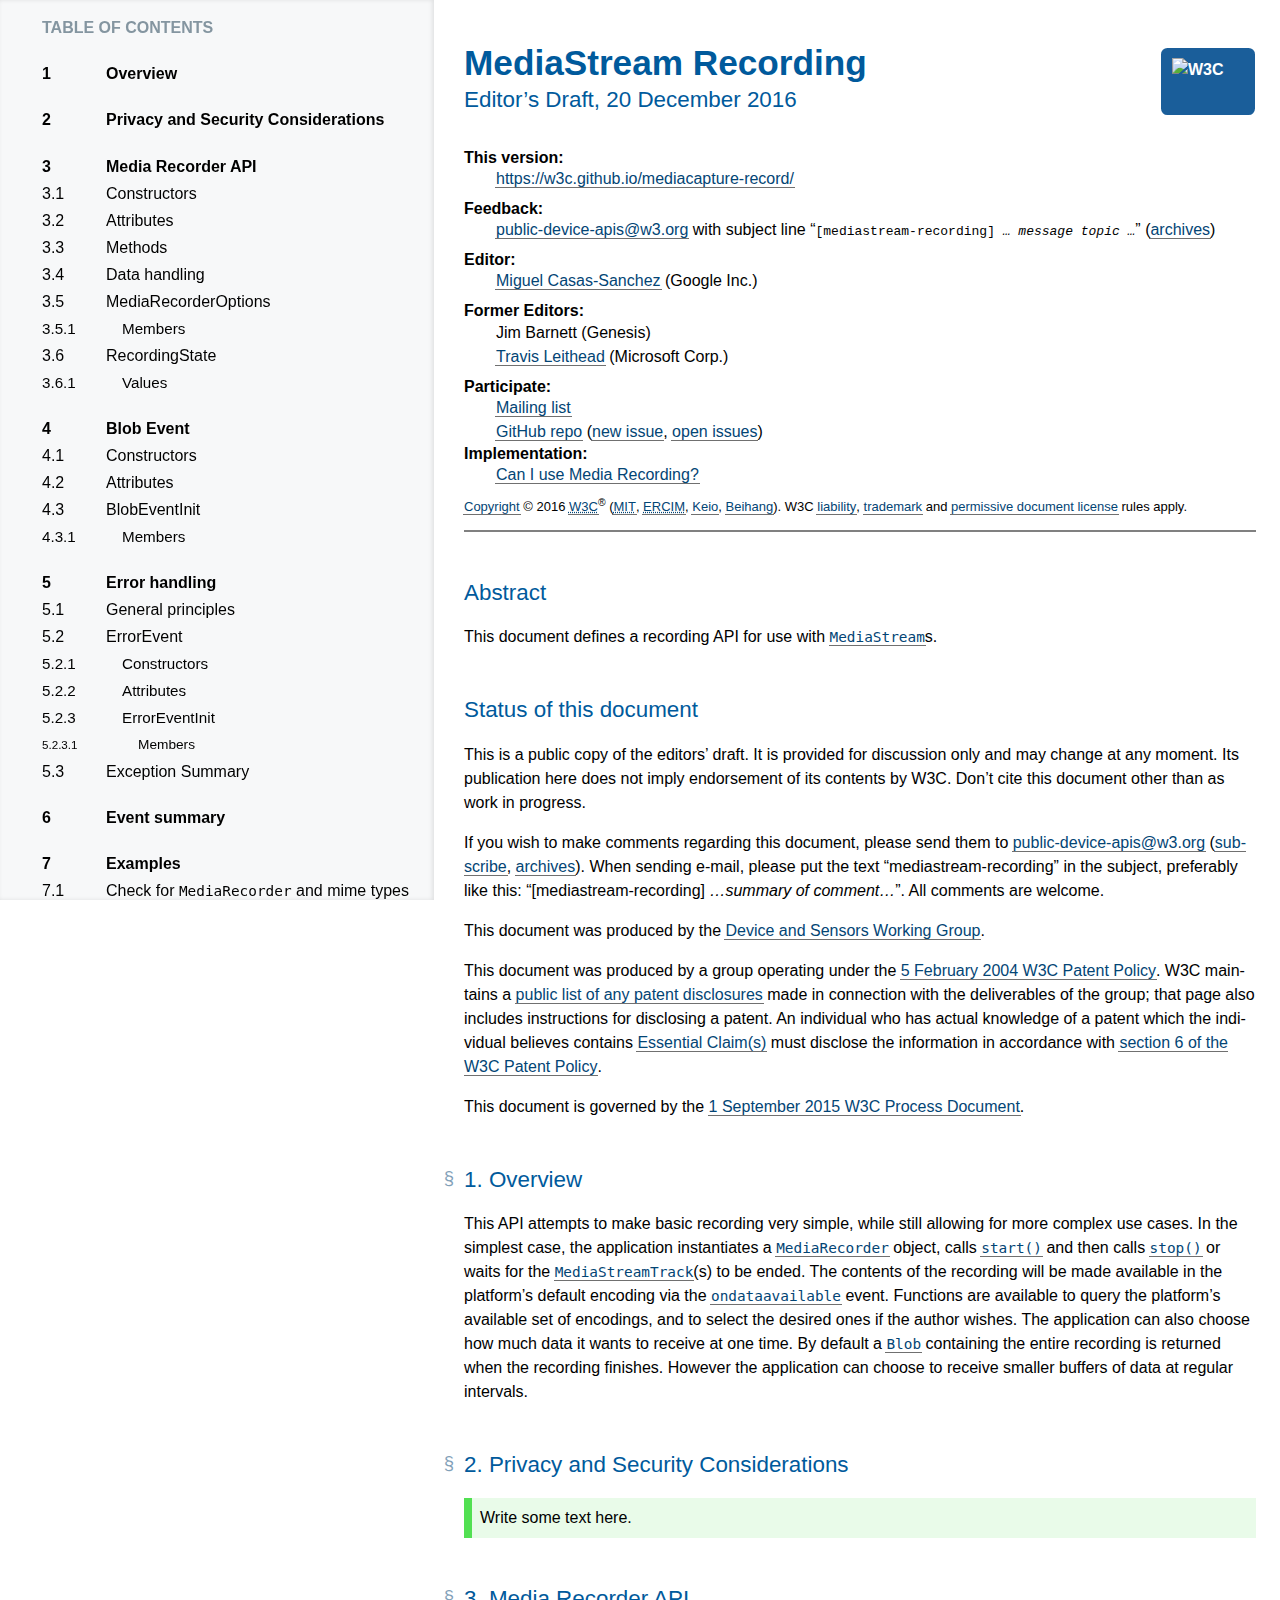
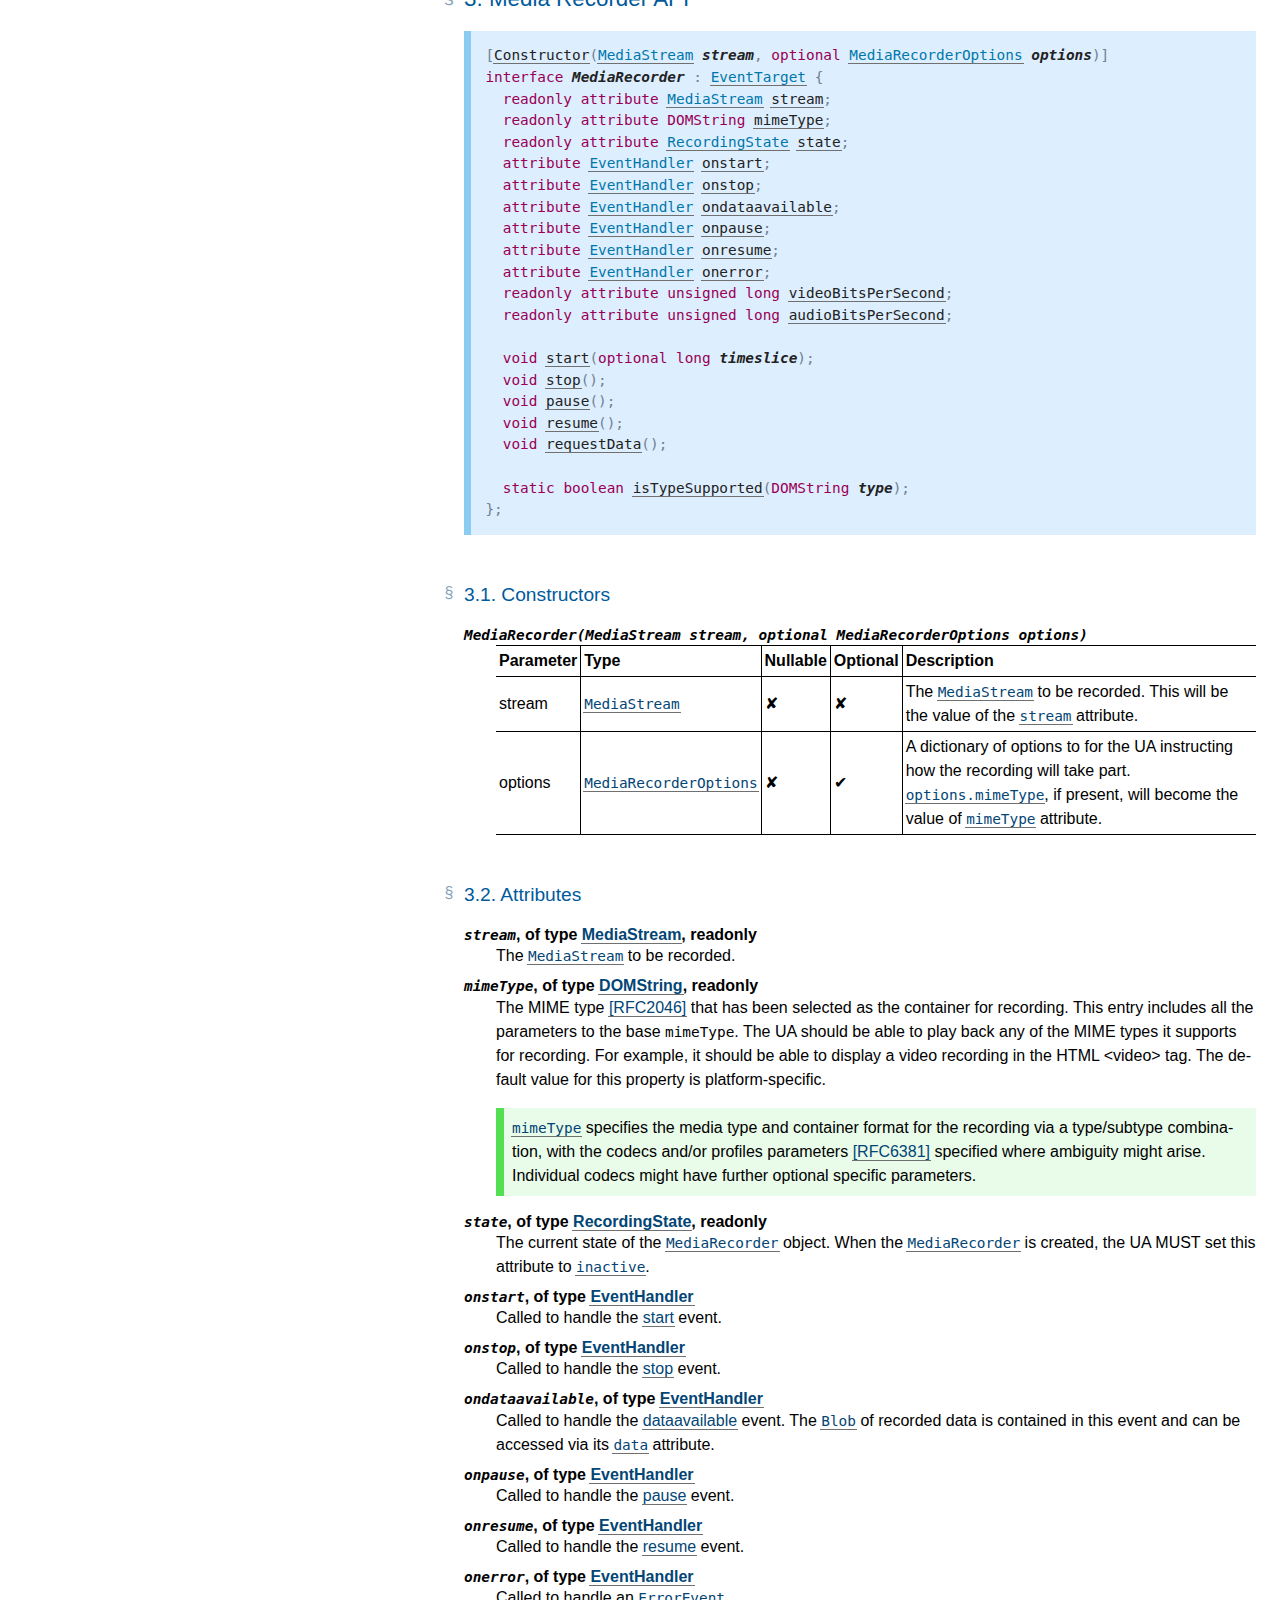
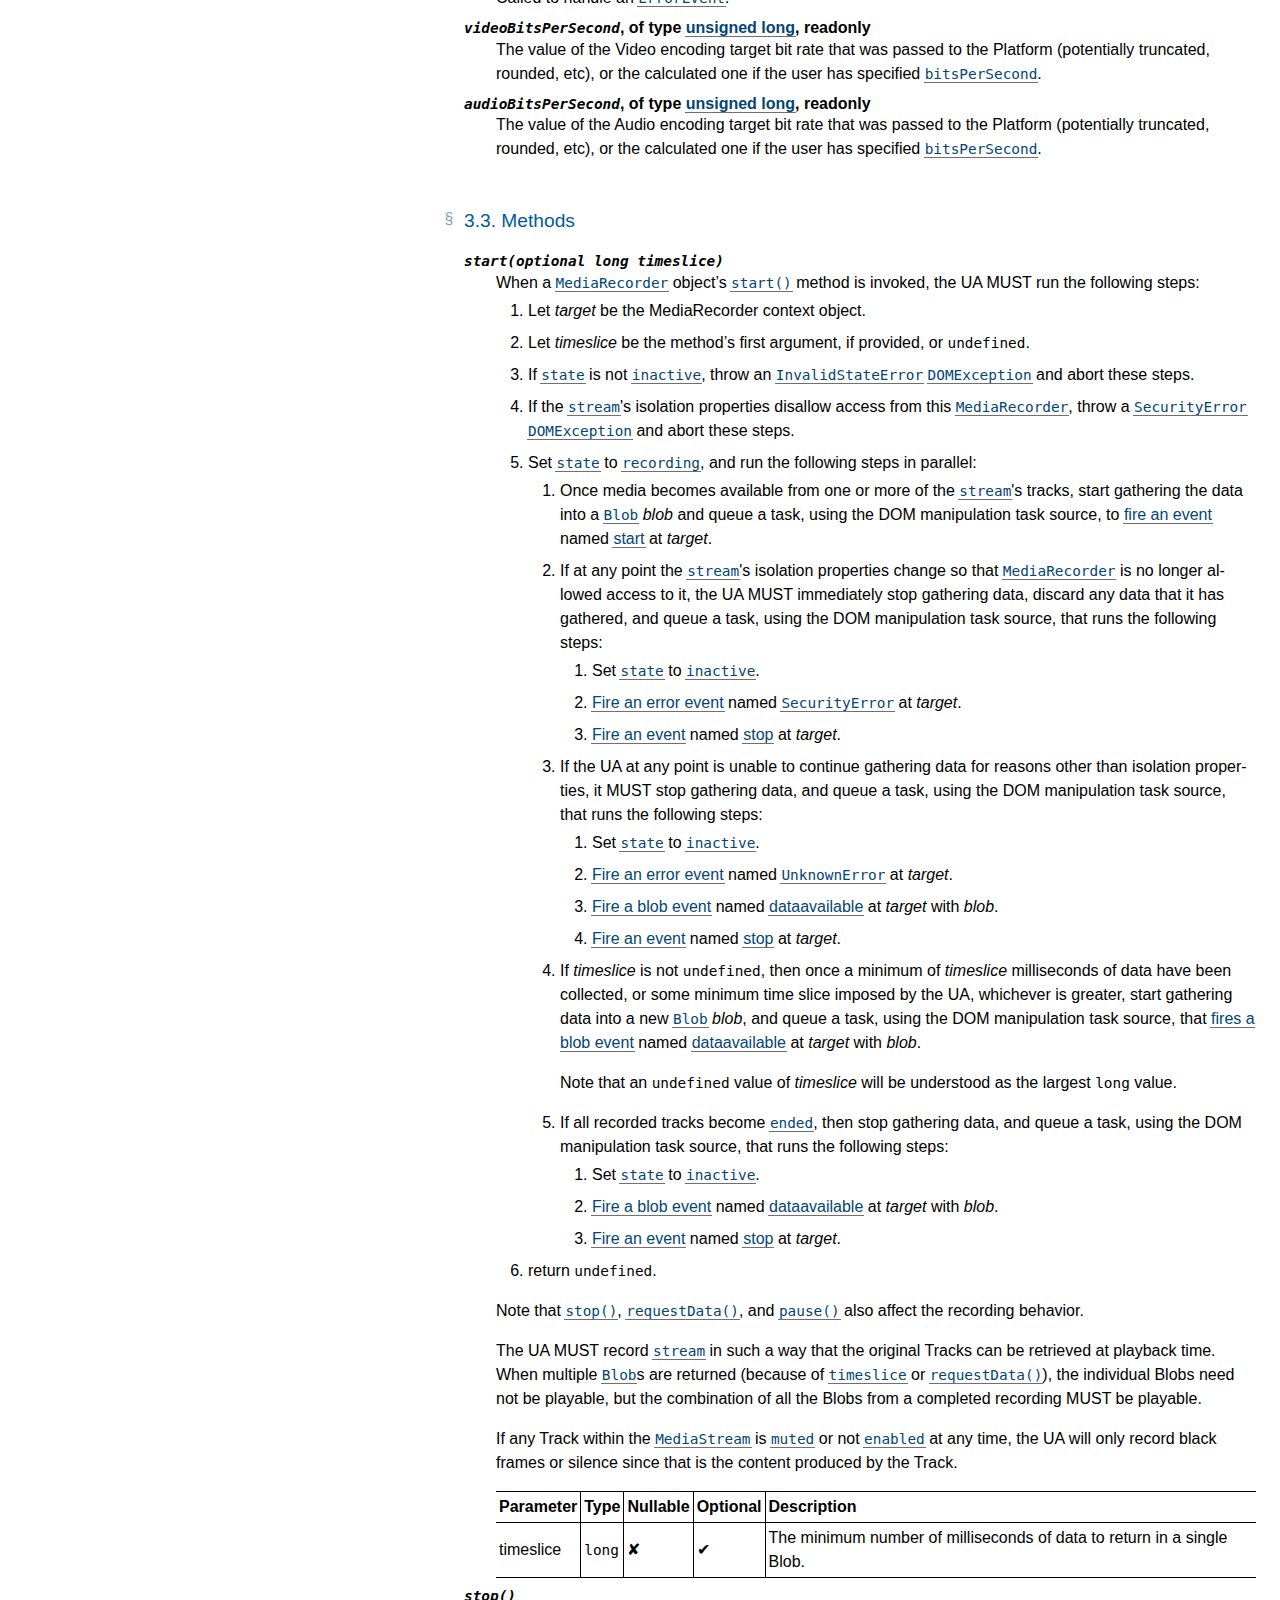
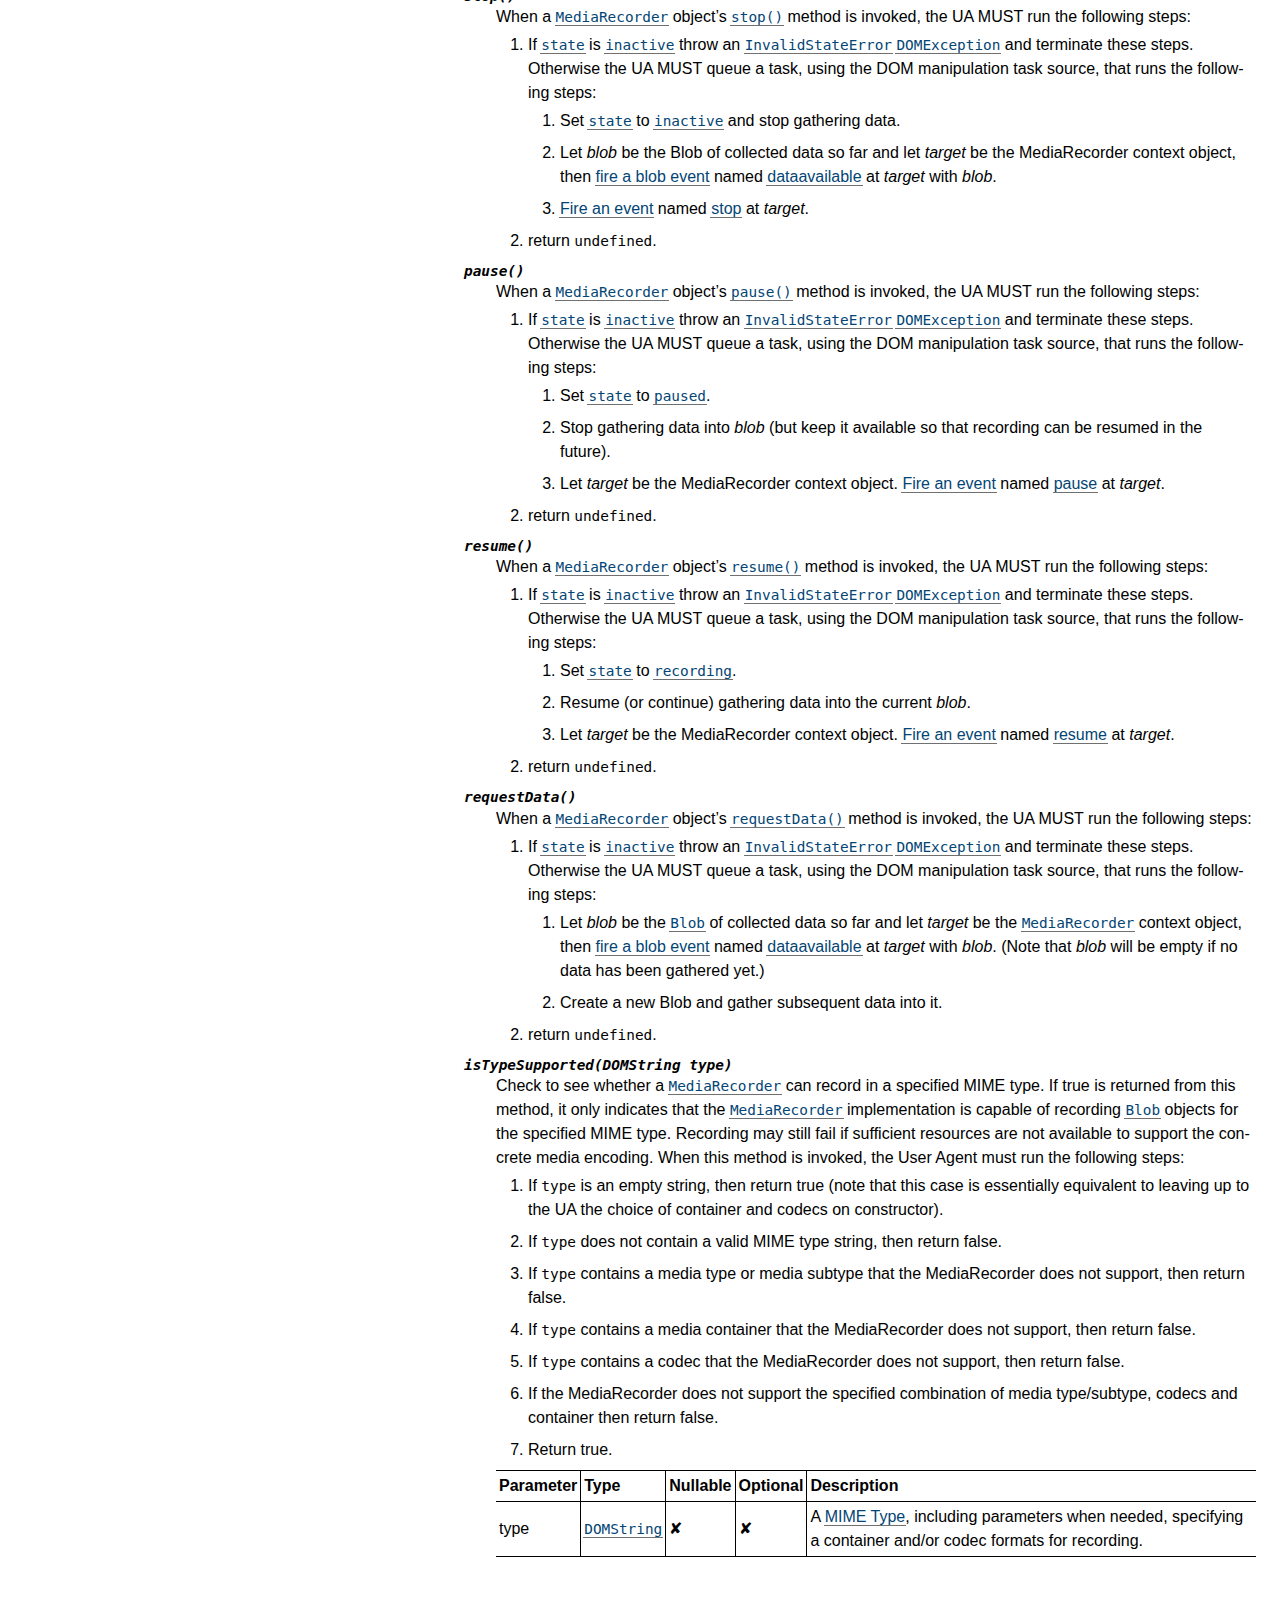
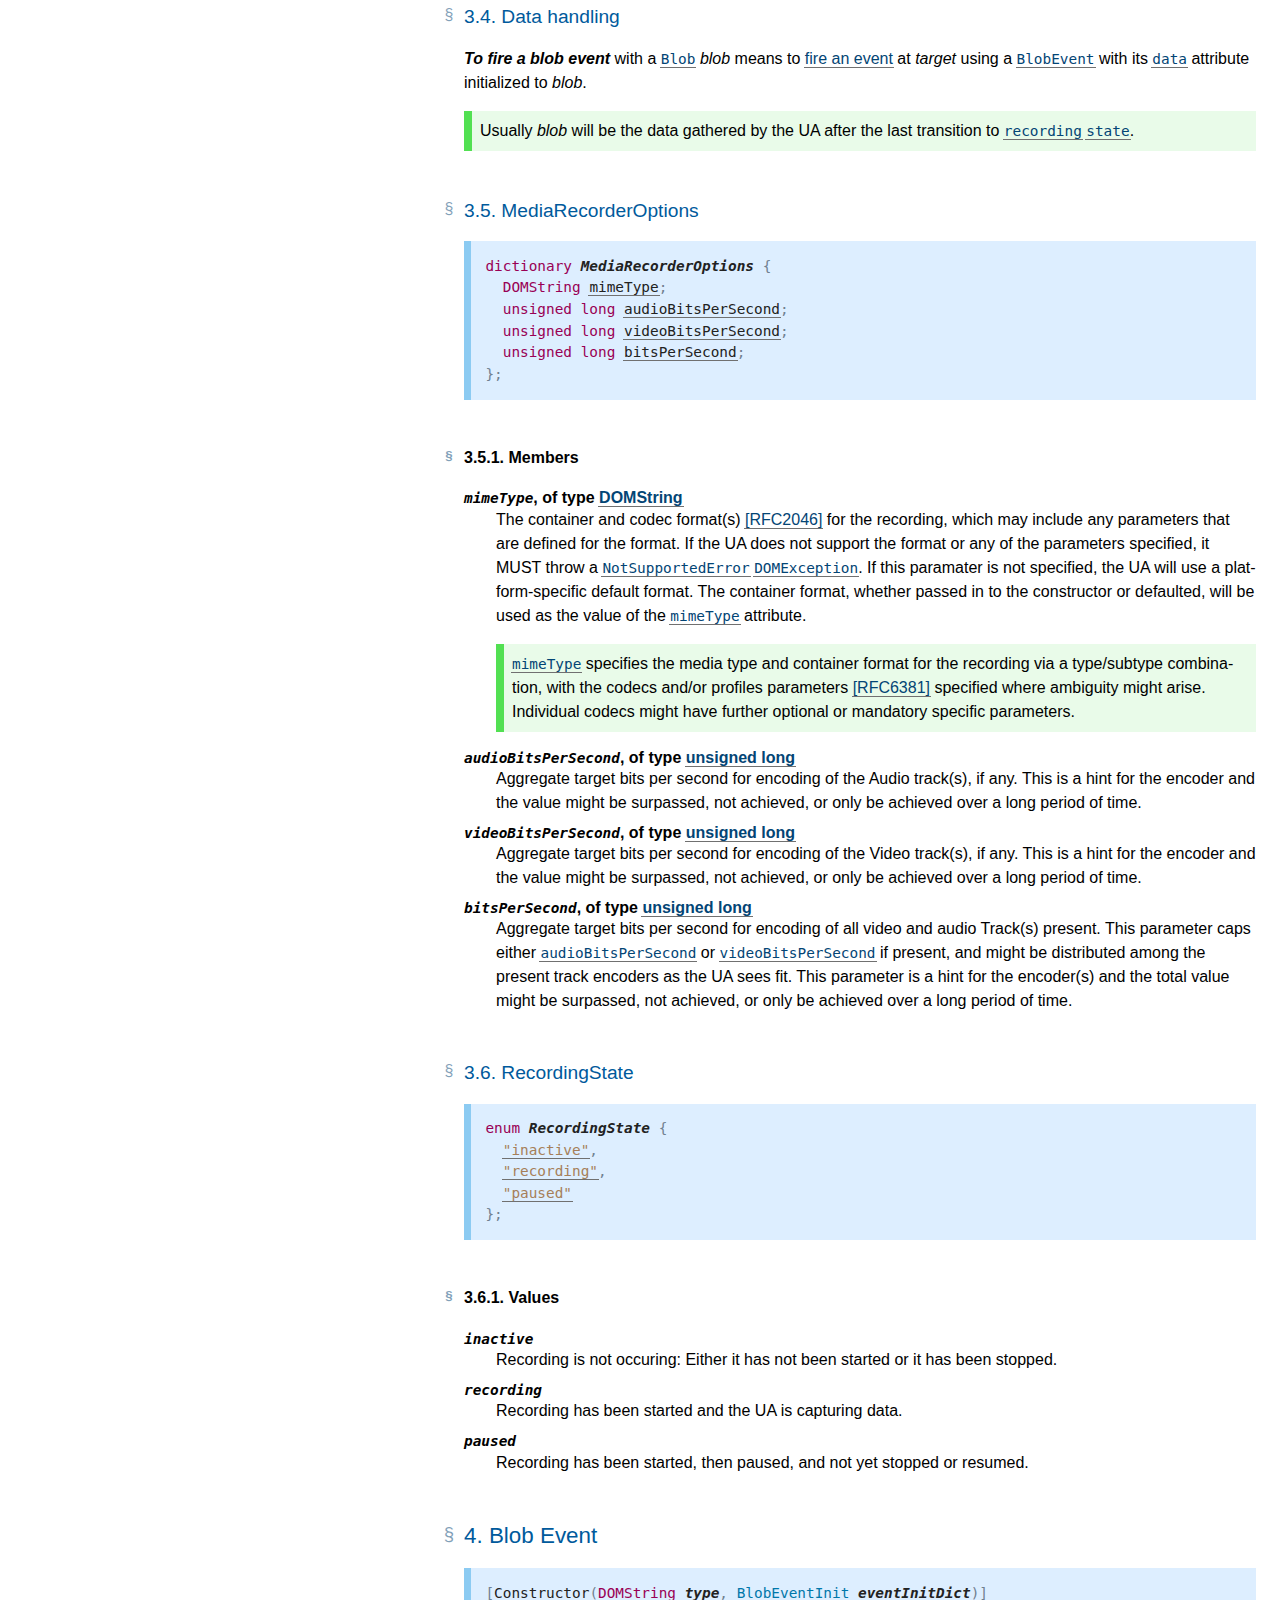
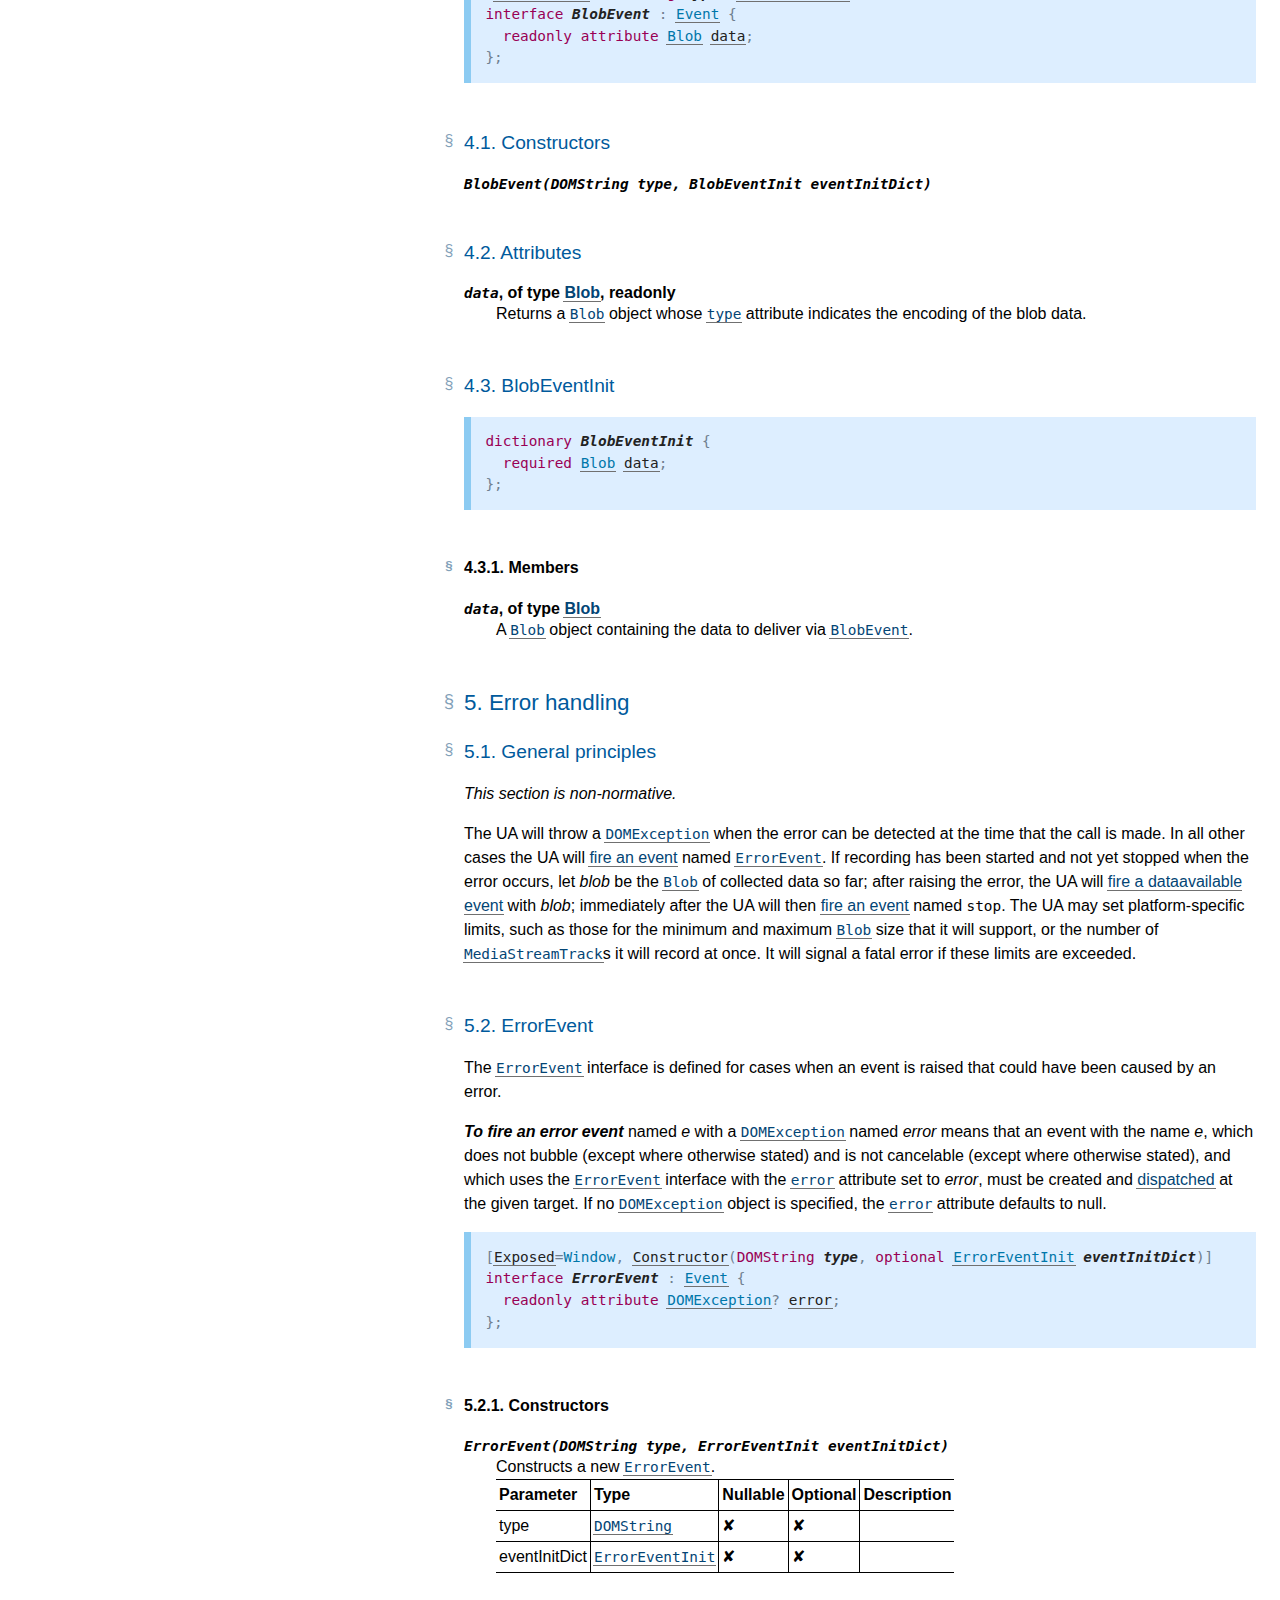
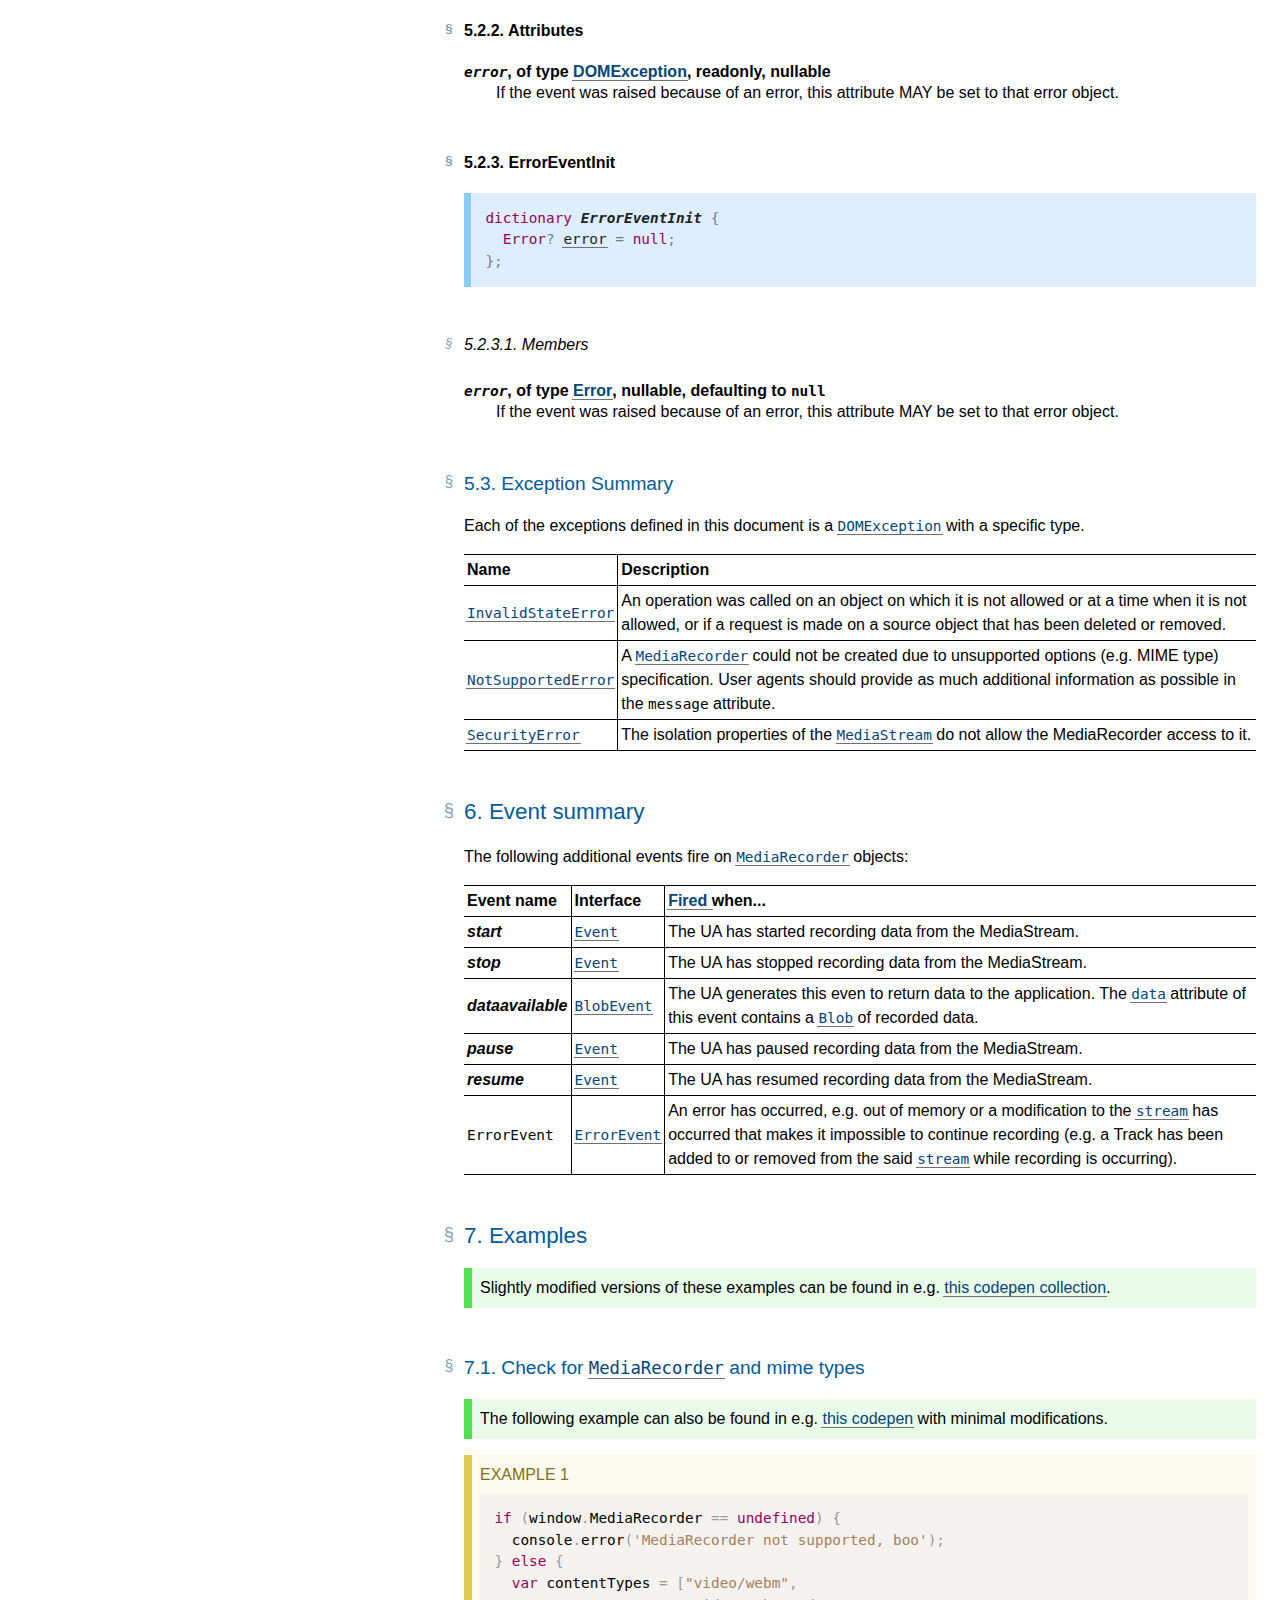
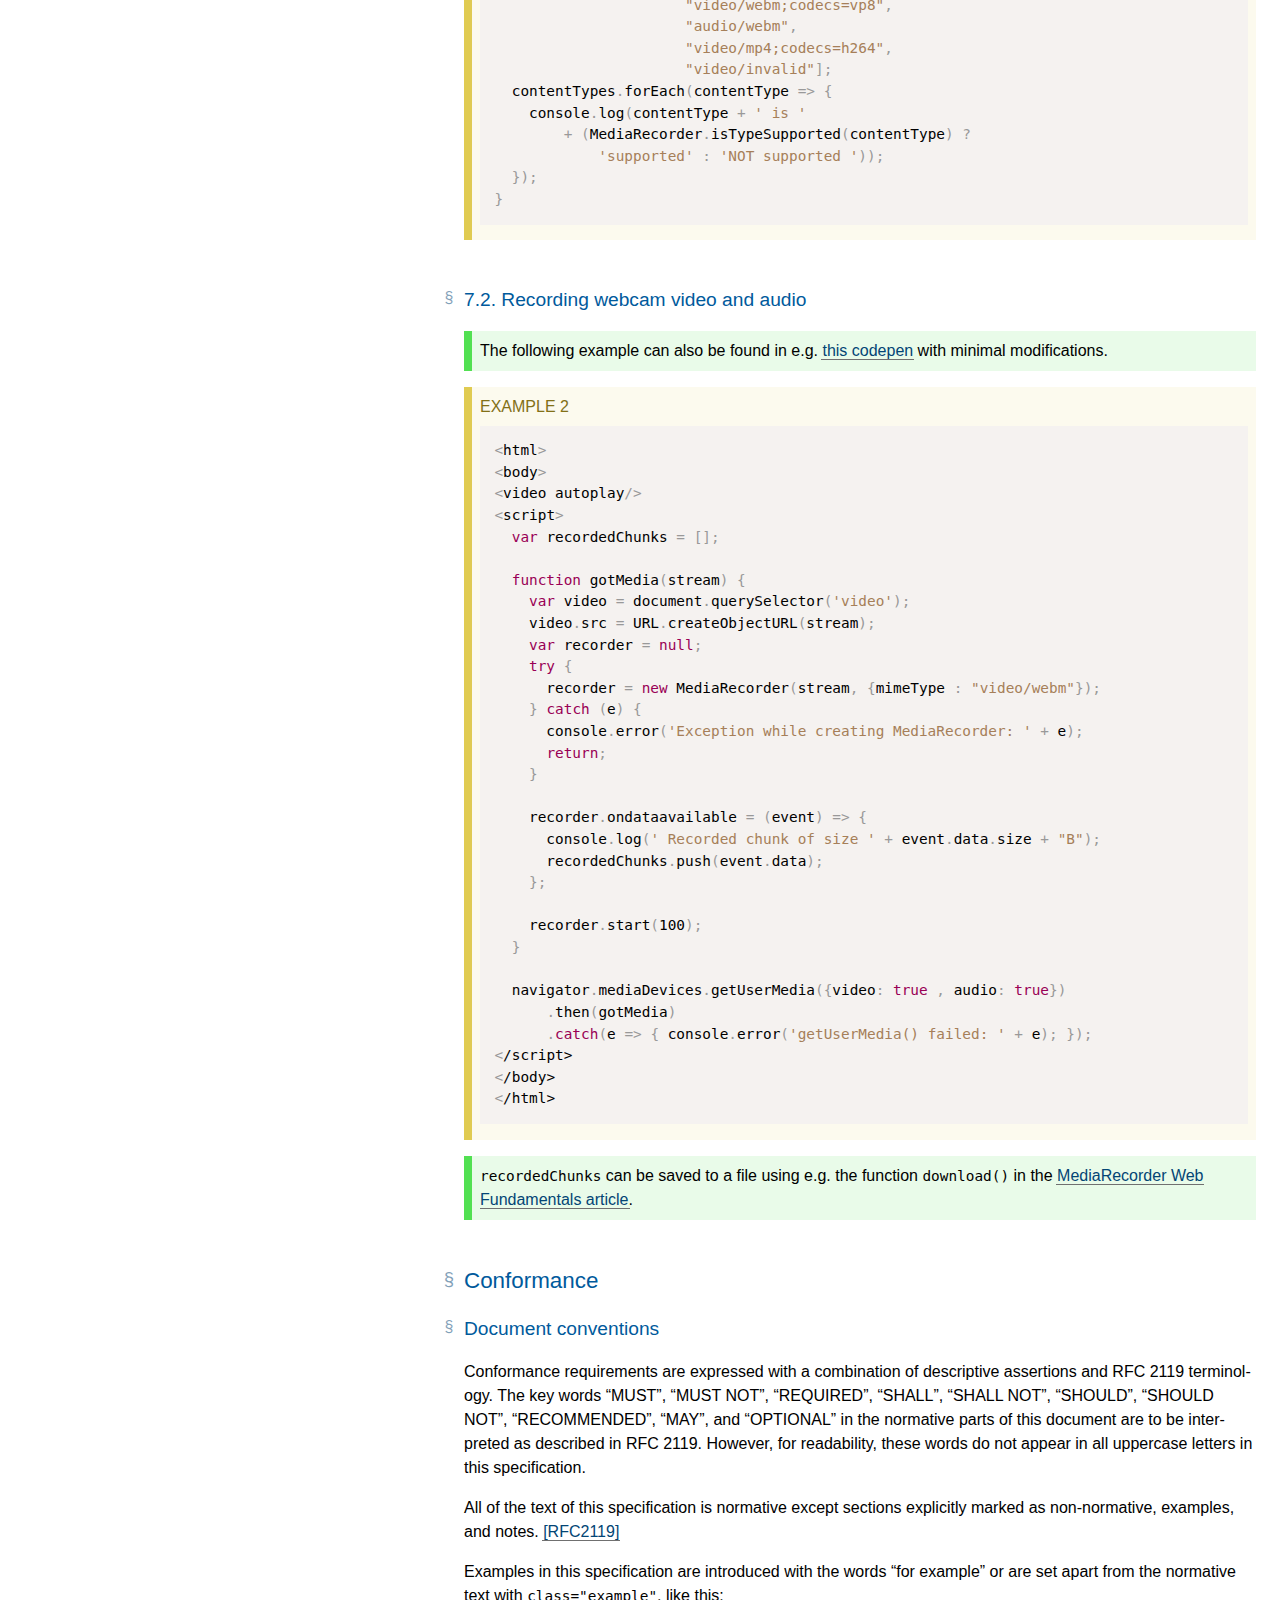
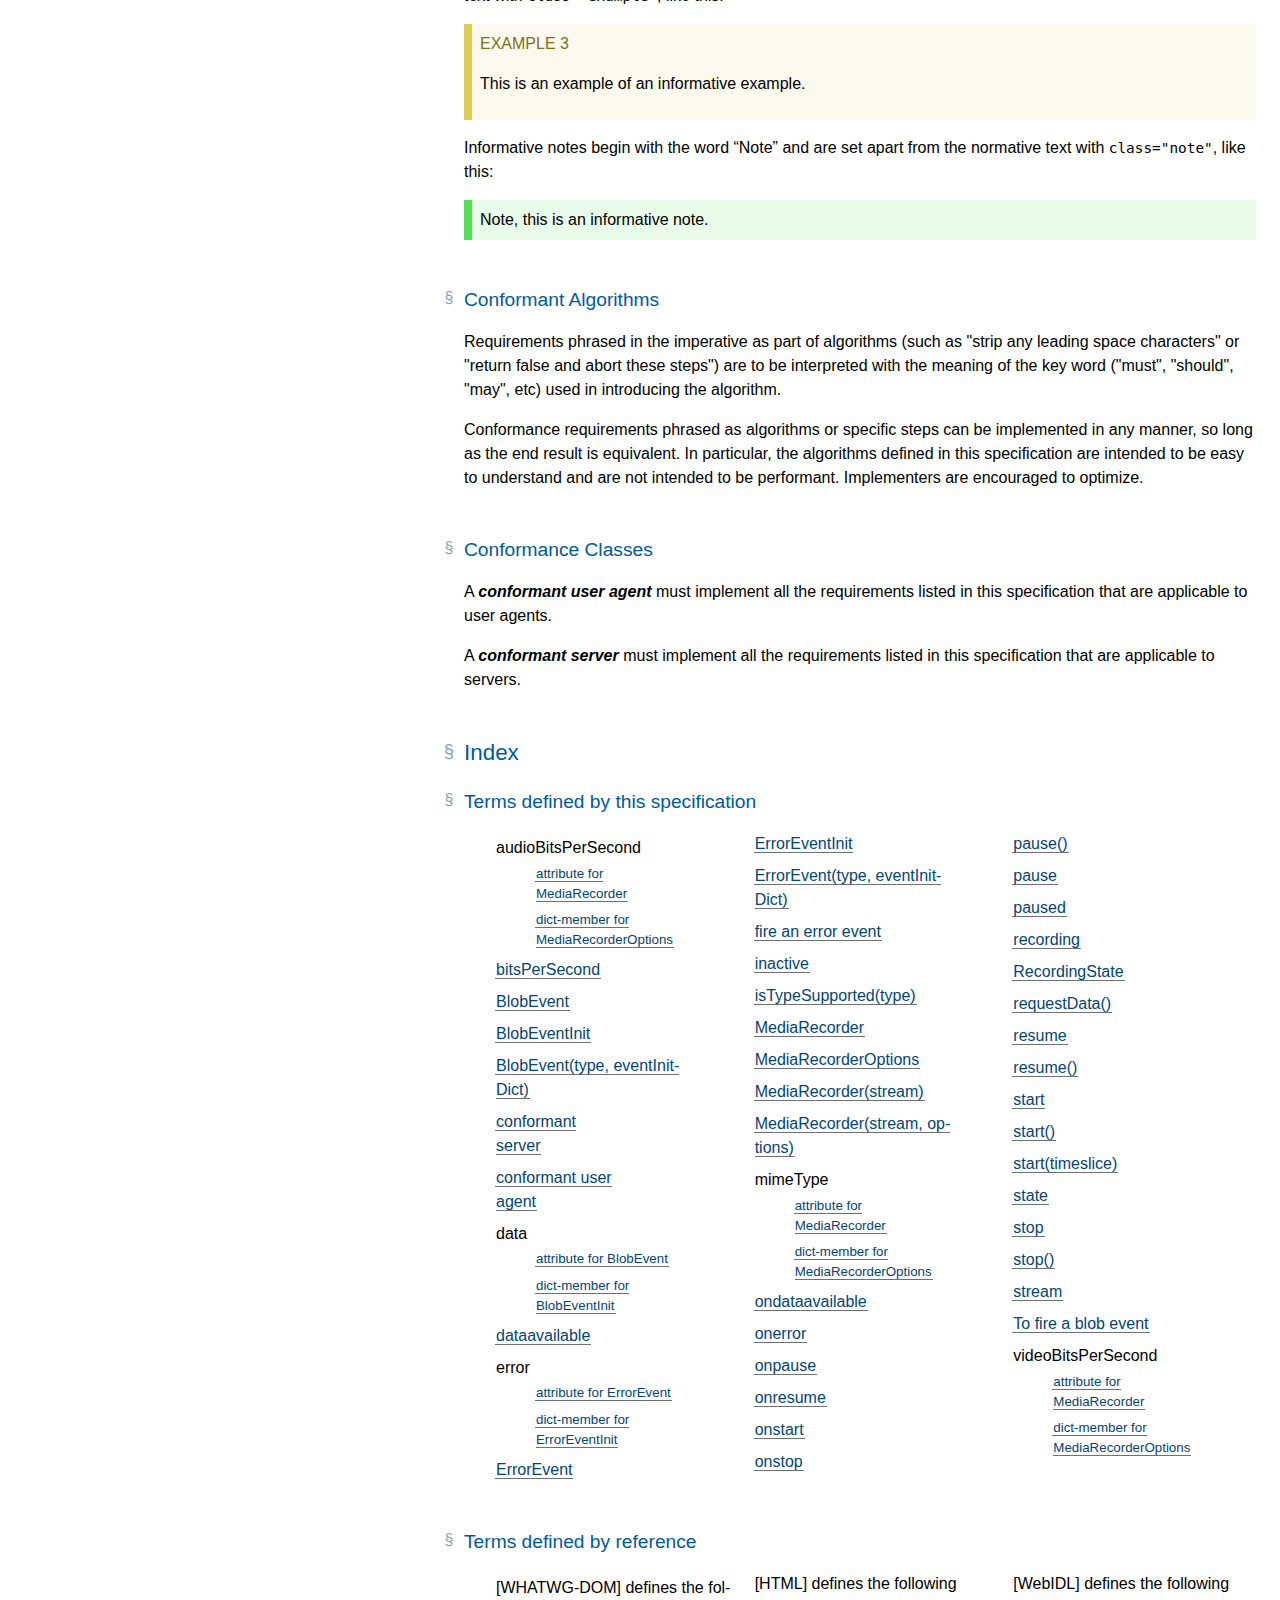
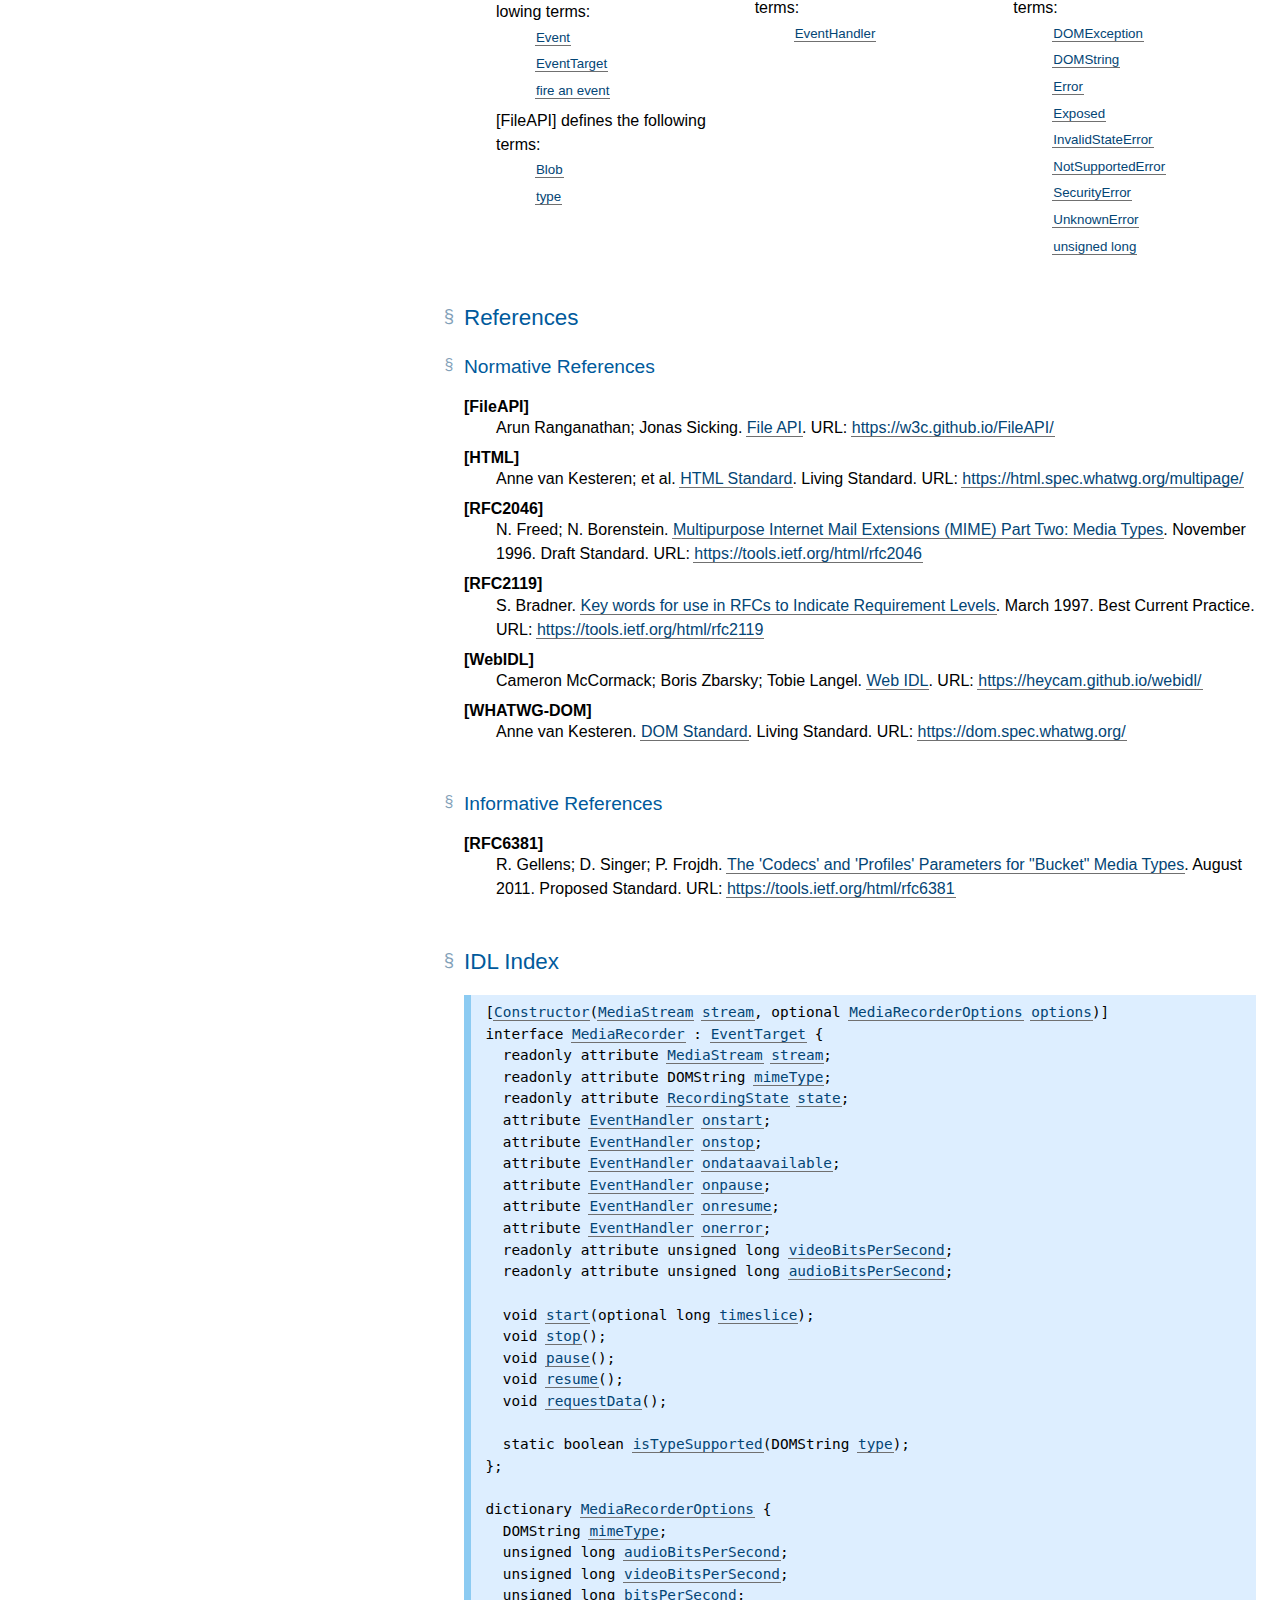
==== commit e6945d6d: "final cleanups" ====
--- a/index3.html
+++ b/index3.html
@@ -1464,7 +1464,6 @@
      <dd><span><a href="https://github.com/w3c/mediacapture-record">GitHub repo</a> (<a href="https://github.com/w3c/mediacapture-record/issues/new">new issue</a>, <a href="https://github.com/w3c/mediacapture-record/issues">open issues</a>)</span>
      <dd><span></span>
      <dt>Implementation:
-     <dd><span><a href="https://github.com/w3c/mediacapture-record/blob/gh-pages/implementation-status.md">Implementation Status</a></span>
      <dd><span><a href="http://caniuse.com/#feat=mediarecorder">Can I use Media Recording?</a></span>
      <dd><span></span>
     </dl>
@@ -1503,58 +1502,59 @@
    <h2 class="no-num no-toc no-ref" id="contents">Table of Contents</h2>
    <ol class="toc" role="directory">
     <li><a href="#overview"><span class="secno">1</span> <span class="content">Overview</span></a>
+    <li><a href="#security-and-privacy"><span class="secno">2</span> <span class="content">Privacy and Security Considerations</span></a>
     <li>
-     <a href="#mediarecorder-api"><span class="secno">2</span> <span class="content">Media Recorder API</span></a>
+     <a href="#mediarecorder-api"><span class="secno">3</span> <span class="content">Media Recorder API</span></a>
      <ol class="toc">
-      <li><a href="#mediarecorder-constructor"><span class="secno">2.1</span> <span class="content">Constructors</span></a>
-      <li><a href="#mediarecorder-attributes"><span class="secno">2.2</span> <span class="content">Attributes</span></a>
-      <li><a href="#mediarecorder-methods"><span class="secno">2.3</span> <span class="content">Methods</span></a>
-      <li><a href="#data-handling"><span class="secno">2.4</span> <span class="content">Data handling</span></a>
+      <li><a href="#mediarecorder-constructor"><span class="secno">3.1</span> <span class="content">Constructors</span></a>
+      <li><a href="#mediarecorder-attributes"><span class="secno">3.2</span> <span class="content">Attributes</span></a>
+      <li><a href="#mediarecorder-methods"><span class="secno">3.3</span> <span class="content">Methods</span></a>
+      <li><a href="#data-handling"><span class="secno">3.4</span> <span class="content">Data handling</span></a>
       <li>
-       <a href="#mediarecorderoptions-section"><span class="secno">2.5</span> <span class="content">MediaRecorderOptions</span></a>
+       <a href="#mediarecorderoptions-section"><span class="secno">3.5</span> <span class="content">MediaRecorderOptions</span></a>
        <ol class="toc">
-        <li><a href="#mediarecorderoptions-members"><span class="secno">2.5.1</span> <span class="content">Members</span></a>
+        <li><a href="#mediarecorderoptions-members"><span class="secno">3.5.1</span> <span class="content">Members</span></a>
        </ol>
       <li>
-       <a href="#recordingstate"><span class="secno">2.6</span> <span class="content">RecordingState</span></a>
+       <a href="#recordingstate"><span class="secno">3.6</span> <span class="content">RecordingState</span></a>
        <ol class="toc">
-        <li><a href="##recordingstate-values"><span class="secno">2.6.1</span> <span class="content">Values</span></a>
+        <li><a href="##recordingstate-values"><span class="secno">3.6.1</span> <span class="content">Values</span></a>
        </ol>
      </ol>
     <li>
-     <a href="#blobevent-section"><span class="secno">3</span> <span class="content">Blob Event</span></a>
+     <a href="#blobevent-section"><span class="secno">4</span> <span class="content">Blob Event</span></a>
      <ol class="toc">
-      <li><a href="#blobevent-constructor"><span class="secno">3.1</span> <span class="content">Constructors</span></a>
-      <li><a href="#blobevent-attributes"><span class="secno">3.2</span> <span class="content">Attributes</span></a>
+      <li><a href="#blobevent-constructor"><span class="secno">4.1</span> <span class="content">Constructors</span></a>
+      <li><a href="#blobevent-attributes"><span class="secno">4.2</span> <span class="content">Attributes</span></a>
       <li>
-       <a href="#blobeventinit"><span class="secno">3.3</span> <span class="content">BlobEventInit</span></a>
+       <a href="#blobeventinit"><span class="secno">4.3</span> <span class="content">BlobEventInit</span></a>
        <ol class="toc">
-        <li><a href="#blobeventinit-members"><span class="secno">3.3.1</span> <span class="content">Members</span></a>
+        <li><a href="#blobeventinit-members"><span class="secno">4.3.1</span> <span class="content">Members</span></a>
        </ol>
      </ol>
     <li>
-     <a href="#error-handling"><span class="secno">4</span> <span class="content">Error handling</span></a>
+     <a href="#error-handling"><span class="secno">5</span> <span class="content">Error handling</span></a>
      <ol class="toc">
-      <li><a href="#general-principles"><span class="secno">4.1</span> <span class="content">General principles</span></a>
+      <li><a href="#error-handling-principles"><span class="secno">5.1</span> <span class="content">General principles</span></a>
       <li>
-       <a href="#errorevent-section"><span class="secno">4.2</span> <span class="content">ErrorEvent</span></a>
+       <a href="#errorevent-section"><span class="secno">5.2</span> <span class="content">ErrorEvent</span></a>
        <ol class="toc">
-        <li><a href="#errorevent-constructor"><span class="secno">4.2.1</span> <span class="content">Constructors</span></a>
-        <li><a href="#errorevent-attributes"><span class="secno">4.2.2</span> <span class="content">Attributes</span></a>
+        <li><a href="#errorevent-constructor"><span class="secno">5.2.1</span> <span class="content">Constructors</span></a>
+        <li><a href="#errorevent-attributes"><span class="secno">5.2.2</span> <span class="content">Attributes</span></a>
         <li>
-         <a href="#erroreventinit"><span class="secno">4.2.3</span> <span class="content">ErrorEventInit</span></a>
+         <a href="#erroreventinit"><span class="secno">5.2.3</span> <span class="content">ErrorEventInit</span></a>
          <ol class="toc">
-          <li><a href="#erroreventinit-members"><span class="secno">4.2.3.1</span> <span class="content">Members</span></a>
+          <li><a href="#erroreventinit-members"><span class="secno">5.2.3.1</span> <span class="content">Members</span></a>
          </ol>
        </ol>
-      <li><a href="#exception-summary"><span class="secno">4.3</span> <span class="content">Exception Summary</span></a>
+      <li><a href="#exception-summary"><span class="secno">5.3</span> <span class="content">Exception Summary</span></a>
      </ol>
-    <li><a href="#event-summary"><span class="secno">5</span> <span class="content">Event summary</span></a>
+    <li><a href="#event-summary"><span class="secno">6</span> <span class="content">Event summary</span></a>
     <li>
-     <a href="#examples"><span class="secno">6</span> <span class="content">Examples</span></a>
+     <a href="#examples"><span class="secno">7</span> <span class="content">Examples</span></a>
      <ol class="toc">
-      <li><a href="#check-for-mediarecorder-and-mime-types"><span class="secno">6.1</span> <span class="content">Check for <code class="idl"><span>MediaRecorder</span></code> and mime types.</span></a>
-      <li><a href="#recording-webcam-video-and-audio"><span class="secno">6.2</span> <span class="content">Recording webcam video and audio</span></a>
+      <li><a href="#example1"><span class="secno">7.1</span> <span class="content">Check for <code class="idl"><span>MediaRecorder</span></code> and mime types</span></a>
+      <li><a href="#example2"><span class="secno">7.2</span> <span class="content">Recording webcam video and audio</span></a>
      </ol>
     <li>
      <a href="#conformance"><span class="secno"></span> <span class="content">Conformance</span></a>
@@ -1588,7 +1588,9 @@
 can also choose how much data it wants to receive at one time. By default a <code class="idl"><a data-link-type="idl" href="https://w3c.github.io/FileAPI/#dfn-Blob">Blob</a></code> containing the entire recording is returned when the recording
 finishes. However the application can choose to receive smaller buffers of data
 at regular intervals.</p>
-   <h2 class="heading settled" data-level="2" id="mediarecorder-api"><span class="secno">2. </span><span class="content">Media Recorder API</span><a class="self-link" href="#mediarecorder-api"></a></h2>
+   <h2 class="heading settled" data-level="2" id="security-and-privacy"><span class="secno">2. </span><span class="content">Privacy and Security Considerations</span><a class="self-link" href="#security-and-privacy"></a></h2>
+   <p class="note" role="note">Write some text here.</p>
+   <h2 class="heading settled" data-level="3" id="mediarecorder-api"><span class="secno">3. </span><span class="content">Media Recorder API</span><a class="self-link" href="#mediarecorder-api"></a></h2>
 <pre class="idl highlight def">[<a class="nv idl-code" data-link-type="constructor" href="#dom-mediarecorder-mediarecorder" id="ref-for-dom-mediarecorder-mediarecorder-1">Constructor</a>(<a class="n" data-link-type="idl-name" href="https://www.w3.org/TR/mediacapture-streams/#mediastream">MediaStream</a> <dfn class="nv idl-code" data-dfn-for="MediaRecorder/MediaRecorder(stream, options)" data-dfn-type="argument" data-export="" id="dom-mediarecorder-mediarecorder-stream-options-stream">stream<a class="self-link" href="#dom-mediarecorder-mediarecorder-stream-options-stream"></a></dfn>, <span class="kt">optional</span> <a class="n" data-link-type="idl-name" href="#dictdef-mediarecorderoptions" id="ref-for-dictdef-mediarecorderoptions-1">MediaRecorderOptions</a> <dfn class="nv idl-code" data-dfn-for="MediaRecorder/MediaRecorder(stream, options)" data-dfn-type="argument" data-export="" id="dom-mediarecorder-mediarecorder-stream-options-options">options<a class="self-link" href="#dom-mediarecorder-mediarecorder-stream-options-options"></a></dfn>)]
 <span class="kt">interface</span> <dfn class="nv dfn-paneled idl-code" data-dfn-type="interface" data-export="" id="mediarecorder">MediaRecorder</dfn> : <a class="n" data-link-type="idl-name" href="https://dom.spec.whatwg.org/#eventtarget">EventTarget</a> {
   <span class="kt">readonly</span> <span class="kt">attribute</span> <a class="n" data-link-type="idl-name" href="https://www.w3.org/TR/mediacapture-streams/#mediastream">MediaStream</a> <a class="nv idl-code" data-link-type="attribute" data-readonly="" data-type="MediaStream" href="#dom-mediarecorder-stream" id="ref-for-dom-mediarecorder-stream-1">stream</a>;
@@ -1612,7 +1614,7 @@
   <span class="kt">static</span> <span class="kt">boolean</span> <a class="nv idl-code" data-link-type="method" href="#dom-mediarecorder-istypesupported" id="ref-for-dom-mediarecorder-istypesupported-1">isTypeSupported</a>(<span class="kt">DOMString</span> <dfn class="nv idl-code" data-dfn-for="MediaRecorder/isTypeSupported(type)" data-dfn-type="argument" data-export="" id="dom-mediarecorder-istypesupported-type-type">type<a class="self-link" href="#dom-mediarecorder-istypesupported-type-type"></a></dfn>);
 };
 </pre>
-   <h3 class="heading settled" data-level="2.1" id="mediarecorder-constructor"><span class="secno">2.1. </span><span class="content">Constructors</span><a class="self-link" href="#mediarecorder-constructor"></a></h3>
+   <h3 class="heading settled" data-level="3.1" id="mediarecorder-constructor"><span class="secno">3.1. </span><span class="content">Constructors</span><a class="self-link" href="#mediarecorder-constructor"></a></h3>
    <dl class="domintro">
     <dt><dfn class="dfn-paneled idl-code" data-dfn-for="MediaRecorder" data-dfn-type="constructor" data-export="" data-lt="MediaRecorder(stream, options)|MediaRecorder(stream)" id="dom-mediarecorder-mediarecorder"><code>MediaRecorder(MediaStream stream, optional MediaRecorderOptions options)</code></dfn>
     <dd>
@@ -1641,60 +1643,74 @@
         become the value of <code class="idl"><a data-link-type="idl" href="#dom-mediarecorder-mimetype" id="ref-for-dom-mediarecorder-mimetype-2">mimeType</a></code> attribute.
      </table>
    </dl>
-   <h3 class="heading settled" data-level="2.2" id="mediarecorder-attributes"><span class="secno">2.2. </span><span class="content">Attributes</span><a class="self-link" href="#mediarecorder-attributes"></a></h3>
+   <h3 class="heading settled" data-level="3.2" id="mediarecorder-attributes"><span class="secno">3.2. </span><span class="content">Attributes</span><a class="self-link" href="#mediarecorder-attributes"></a></h3>
    <dl class="domintro">
     <dt><dfn class="dfn-paneled idl-code" data-dfn-for="MediaRecorder" data-dfn-type="attribute" data-export="" id="dom-mediarecorder-stream"><code>stream</code></dfn>, <span> of type <a data-link-type="idl-name" href="https://www.w3.org/TR/mediacapture-streams/#mediastream">MediaStream</a>, readonly</span>
-    <dd>
+    <dd>The <code class="idl"><a data-link-type="idl" href="https://www.w3.org/TR/mediacapture-streams/#mediastream">MediaStream</a></code> to be recorded.
     <dt><dfn class="dfn-paneled idl-code" data-dfn-for="MediaRecorder" data-dfn-type="attribute" data-export="" id="dom-mediarecorder-mimetype"><code>mimeType</code></dfn>, <span> of type <a data-link-type="idl-name" href="https://heycam.github.io/webidl/#idl-DOMString">DOMString</a>, readonly</span>
     <dd>
+     The MIME type <a data-link-type="biblio" href="#biblio-rfc2046">[RFC2046]</a> that has been selected as the container
+  for recording. This entry includes all the parameters to the base <code>mimeType</code>. The UA should be able to play back any of the
+  MIME types it supports for recording. For example, it should be able
+  to display a video recording in the HTML &lt;video> tag. The
+  default value for this property is platform-specific. 
+     <div class="note" role="note"> <code class="idl"><a data-link-type="idl" href="#dom-mediarecorder-mimetype" id="ref-for-dom-mediarecorder-mimetype-3">mimeType</a></code> specifies the media type and
+  container format for the recording via a type/subtype combination, with the
+  codecs and/or profiles parameters <a data-link-type="biblio" href="#biblio-rfc6381">[RFC6381]</a> specified where ambiguity might
+  arise. Individual codecs might have further optional specific parameters. </div>
     <dt><dfn class="dfn-paneled idl-code" data-dfn-for="MediaRecorder" data-dfn-type="attribute" data-export="" id="dom-mediarecorder-state"><code>state</code></dfn>, <span> of type <a data-link-type="idl-name" href="#enumdef-recordingstate" id="ref-for-enumdef-recordingstate-2">RecordingState</a>, readonly</span>
-    <dd>
+    <dd>The current state of the <code class="idl"><a data-link-type="idl" href="#mediarecorder" id="ref-for-mediarecorder-2">MediaRecorder</a></code> object. When the <code class="idl"><a data-link-type="idl" href="#mediarecorder" id="ref-for-mediarecorder-3">MediaRecorder</a></code> is created, the UA MUST set this attribute to <code class="idl"><a data-link-type="idl" href="#dom-recordingstate-inactive" id="ref-for-dom-recordingstate-inactive-1">inactive</a></code>. 
     <dt><dfn class="dfn-paneled idl-code" data-dfn-for="MediaRecorder" data-dfn-type="attribute" data-export="" id="dom-mediarecorder-onstart"><code>onstart</code></dfn>, <span> of type <a data-link-type="idl-name" href="https://html.spec.whatwg.org/multipage/webappapis.html#eventhandler">EventHandler</a></span>
-    <dd>
+    <dd>Called to handle the <a data-link-type="dfn" href="#start" id="ref-for-start-1">start</a> event.
     <dt><dfn class="dfn-paneled idl-code" data-dfn-for="MediaRecorder" data-dfn-type="attribute" data-export="" id="dom-mediarecorder-onstop"><code>onstop</code></dfn>, <span> of type <a data-link-type="idl-name" href="https://html.spec.whatwg.org/multipage/webappapis.html#eventhandler">EventHandler</a></span>
-    <dd>
+    <dd>Called to handle the <a data-link-type="dfn" href="#stop" id="ref-for-stop-1">stop</a> event.
     <dt><dfn class="dfn-paneled idl-code" data-dfn-for="MediaRecorder" data-dfn-type="attribute" data-export="" id="dom-mediarecorder-ondataavailable"><code>ondataavailable</code></dfn>, <span> of type <a data-link-type="idl-name" href="https://html.spec.whatwg.org/multipage/webappapis.html#eventhandler">EventHandler</a></span>
-    <dd>
+    <dd>Called to handle the <a data-link-type="dfn" href="#dataavailable" id="ref-for-dataavailable-1">dataavailable</a> event. The <code class="idl"><a data-link-type="idl" href="https://w3c.github.io/FileAPI/#dfn-Blob">Blob</a></code> of recorded
+  data is contained in this event and can be accessed via its <code class="idl"><a data-link-type="idl" href="#dom-blobevent-data" id="ref-for-dom-blobevent-data-1">data</a></code> attribute.
     <dt><dfn class="dfn-paneled idl-code" data-dfn-for="MediaRecorder" data-dfn-type="attribute" data-export="" id="dom-mediarecorder-onpause"><code>onpause</code></dfn>, <span> of type <a data-link-type="idl-name" href="https://html.spec.whatwg.org/multipage/webappapis.html#eventhandler">EventHandler</a></span>
-    <dd>
+    <dd>Called to handle the <a data-link-type="dfn" href="#pause" id="ref-for-pause-1">pause</a> event.
     <dt><dfn class="dfn-paneled idl-code" data-dfn-for="MediaRecorder" data-dfn-type="attribute" data-export="" id="dom-mediarecorder-onresume"><code>onresume</code></dfn>, <span> of type <a data-link-type="idl-name" href="https://html.spec.whatwg.org/multipage/webappapis.html#eventhandler">EventHandler</a></span>
-    <dd>
+    <dd>Called to handle the <a data-link-type="dfn" href="#resume" id="ref-for-resume-1">resume</a> event.
     <dt><dfn class="dfn-paneled idl-code" data-dfn-for="MediaRecorder" data-dfn-type="attribute" data-export="" id="dom-mediarecorder-onerror"><code>onerror</code></dfn>, <span> of type <a data-link-type="idl-name" href="https://html.spec.whatwg.org/multipage/webappapis.html#eventhandler">EventHandler</a></span>
-    <dd>
+    <dd>Called to handle an <code class="idl"><a data-link-type="idl" href="#errorevent" id="ref-for-errorevent-1">ErrorEvent</a></code>.
     <dt><dfn class="dfn-paneled idl-code" data-dfn-for="MediaRecorder" data-dfn-type="attribute" data-export="" id="dom-mediarecorder-videobitspersecond"><code>videoBitsPerSecond</code></dfn>, <span> of type <a data-link-type="idl-name" href="https://heycam.github.io/webidl/#idl-unsigned-long">unsigned long</a>, readonly</span>
-    <dd>
+    <dd>The value of the Video encoding target bit rate that was passed to
+  the Platform (potentially truncated, rounded, etc), or the calculated
+  one if the user has specified <code class="idl"><a data-link-type="idl" href="#dom-mediarecorderoptions-bitspersecond" id="ref-for-dom-mediarecorderoptions-bitspersecond-1">bitsPerSecond</a></code>.
     <dt><dfn class="dfn-paneled idl-code" data-dfn-for="MediaRecorder" data-dfn-type="attribute" data-export="" id="dom-mediarecorder-audiobitspersecond"><code>audioBitsPerSecond</code></dfn>, <span> of type <a data-link-type="idl-name" href="https://heycam.github.io/webidl/#idl-unsigned-long">unsigned long</a>, readonly</span>
-    <dd>
+    <dd>The value of the Audio encoding target bit rate that was passed to
+  the Platform (potentially truncated, rounded, etc), or the calculated
+  one if the user has specified <code class="idl"><a data-link-type="idl" href="#dom-mediarecorderoptions-bitspersecond" id="ref-for-dom-mediarecorderoptions-bitspersecond-2">bitsPerSecond</a></code>.
    </dl>
-   <h3 class="heading settled" data-level="2.3" id="mediarecorder-methods"><span class="secno">2.3. </span><span class="content">Methods</span><a class="self-link" href="#mediarecorder-methods"></a></h3>
+   <h3 class="heading settled" data-level="3.3" id="mediarecorder-methods"><span class="secno">3.3. </span><span class="content">Methods</span><a class="self-link" href="#mediarecorder-methods"></a></h3>
    <dl class="domintro">
     <dt><dfn class="dfn-paneled idl-code" data-dfn-for="MediaRecorder" data-dfn-type="method" data-export="" data-lt="start(timeslice)|start()" id="dom-mediarecorder-start"><code>start(optional long timeslice)</code></dfn>
     <dd>
-      When a <code class="idl"><a data-link-type="idl" href="#mediarecorder" id="ref-for-mediarecorder-2">MediaRecorder</a></code> object’s <code class="idl"><a data-link-type="idl" href="#dom-mediarecorder-start" id="ref-for-dom-mediarecorder-start-3">start()</a></code> method is invoked, the UA
+      When a <code class="idl"><a data-link-type="idl" href="#mediarecorder" id="ref-for-mediarecorder-4">MediaRecorder</a></code> object’s <code class="idl"><a data-link-type="idl" href="#dom-mediarecorder-start" id="ref-for-dom-mediarecorder-start-3">start()</a></code> method is invoked, the UA
   MUST run the following steps: 
      <ol>
       <li>Let <var>target</var> be the MediaRecorder context object.
       <li>Let <var>timeslice</var> be the method’s first argument, if provided,
     or <code>undefined</code>. 
-      <li>If <code class="idl"><a data-link-type="idl" href="#dom-mediarecorder-state" id="ref-for-dom-mediarecorder-state-2">state</a></code> is not <code class="idl"><a data-link-type="idl" href="#dom-recordingstate-inactive" id="ref-for-dom-recordingstate-inactive-1">inactive</a></code>, throw an <code class="idl"><a data-link-type="idl" href="https://heycam.github.io/webidl/#invalidstateerror">InvalidStateError</a></code> <code class="idl"><a data-link-type="idl" href="https://heycam.github.io/webidl/#dfn-DOMException">DOMException</a></code> and abort these steps.
-      <li>If the <code class="idl"><a data-link-type="idl" href="#dom-mediarecorder-stream" id="ref-for-dom-mediarecorder-stream-3">stream</a></code>'s isolation properties disallow access from
-    this <code class="idl"><a data-link-type="idl" href="#mediarecorder" id="ref-for-mediarecorder-3">MediaRecorder</a></code>, throw a <code class="idl"><a data-link-type="idl" href="https://heycam.github.io/webidl/#securityerror">SecurityError</a></code> <code class="idl"><a data-link-type="idl" href="https://heycam.github.io/webidl/#dfn-DOMException">DOMException</a></code> and abort
-    these steps.
+      <li>If <code class="idl"><a data-link-type="idl" href="#dom-mediarecorder-state" id="ref-for-dom-mediarecorder-state-2">state</a></code> is not <code class="idl"><a data-link-type="idl" href="#dom-recordingstate-inactive" id="ref-for-dom-recordingstate-inactive-2">inactive</a></code>, throw an <code class="idl"><a data-link-type="idl" href="https://heycam.github.io/webidl/#invalidstateerror">InvalidStateError</a></code> <code class="idl"><a data-link-type="idl" href="https://heycam.github.io/webidl/#dfn-DOMException">DOMException</a></code> and abort these steps.
+      <li>If the <code class="idl"><a data-link-type="idl" href="#dom-mediarecorder-stream" id="ref-for-dom-mediarecorder-stream-3">stream</a></code>'s isolation properties disallow access
+    from this <code class="idl"><a data-link-type="idl" href="#mediarecorder" id="ref-for-mediarecorder-5">MediaRecorder</a></code>, throw a <code class="idl"><a data-link-type="idl" href="https://heycam.github.io/webidl/#securityerror">SecurityError</a></code> <code class="idl"><a data-link-type="idl" href="https://heycam.github.io/webidl/#dfn-DOMException">DOMException</a></code> and
+    abort these steps.
       <li>
        Set <code class="idl"><a data-link-type="idl" href="#dom-mediarecorder-state" id="ref-for-dom-mediarecorder-state-3">state</a></code> to <code class="idl"><a data-link-type="idl" href="#dom-recordingstate-recording" id="ref-for-dom-recordingstate-recording-1">recording</a></code>, and run the following steps in parallel: 
        <ol>
-        <li>Once media becomes available from one or more of the <code class="idl"><a data-link-type="idl" href="#dom-mediarecorder-stream" id="ref-for-dom-mediarecorder-stream-4">stream</a></code>'s
-      tracks, start gathering the data into a <code class="idl"><a data-link-type="idl" href="https://w3c.github.io/FileAPI/#dfn-Blob">Blob</a></code> <var>blob</var> and queue
-      a task, using the DOM manipulation task source, to <a data-link-type="dfn" href="https://dom.spec.whatwg.org/#concept-event-fire">fire an event</a> named <a data-link-type="dfn" href="#start" id="ref-for-start-1">start</a> at <var>target</var>. 
+        <li>Once media becomes available from one or more of the <code class="idl"><a data-link-type="idl" href="#dom-mediarecorder-stream" id="ref-for-dom-mediarecorder-stream-4">stream</a></code>'s tracks, start gathering the data into a <code class="idl"><a data-link-type="idl" href="https://w3c.github.io/FileAPI/#dfn-Blob">Blob</a></code> <var>blob</var> and queue a task, using the DOM manipulation task
+      source, to <a data-link-type="dfn" href="https://dom.spec.whatwg.org/#concept-event-fire">fire an event</a> named <a data-link-type="dfn" href="#start" id="ref-for-start-2">start</a> at <var>target</var>. 
         <li>
-         If at any point the stream’s isolation properties change so that <code class="idl"><a data-link-type="idl" href="#mediarecorder" id="ref-for-mediarecorder-4">MediaRecorder</a></code> is no longer allowed access to it, the UA MUST
-      immediately stop gathering data, discard any data that it has gathered,
-      and queue a task, using the DOM manipulation task source, that runs
-      the following steps: 
+         If at any point the <code class="idl"><a data-link-type="idl" href="#dom-mediarecorder-stream" id="ref-for-dom-mediarecorder-stream-5">stream</a></code>'s isolation properties
+      change so that <code class="idl"><a data-link-type="idl" href="#mediarecorder" id="ref-for-mediarecorder-6">MediaRecorder</a></code> is no longer allowed access to it, the UA
+      MUST immediately stop gathering data, discard any data that it has
+      gathered, and queue a task, using the DOM manipulation task source, that
+      runs the following steps: 
          <ol>
-          <li>Set <code class="idl"><a data-link-type="idl" href="#dom-mediarecorder-state" id="ref-for-dom-mediarecorder-state-4">state</a></code> to <code class="idl"><a data-link-type="idl" href="#dom-recordingstate-inactive" id="ref-for-dom-recordingstate-inactive-2">inactive</a></code>.
+          <li>Set <code class="idl"><a data-link-type="idl" href="#dom-mediarecorder-state" id="ref-for-dom-mediarecorder-state-4">state</a></code> to <code class="idl"><a data-link-type="idl" href="#dom-recordingstate-inactive" id="ref-for-dom-recordingstate-inactive-3">inactive</a></code>.
           <li><a data-link-type="dfn" href="#fire-an-error-event" id="ref-for-fire-an-error-event-1">Fire an error event</a> named <code class="idl"><a data-link-type="idl" href="https://heycam.github.io/webidl/#securityerror">SecurityError</a></code> at <var>target</var>.
-          <li><a data-link-type="dfn" href="https://dom.spec.whatwg.org/#concept-event-fire">Fire an event</a> named <a data-link-type="dfn" href="#stop" id="ref-for-stop-1">stop</a> at <var>target</var>.
+          <li><a data-link-type="dfn" href="https://dom.spec.whatwg.org/#concept-event-fire">Fire an event</a> named <a data-link-type="dfn" href="#stop" id="ref-for-stop-2">stop</a> at <var>target</var>.
          </ol>
         <li>
          If the UA at any point is unable to continue gathering data for
@@ -1702,17 +1718,17 @@
       queue a task, using the DOM manipulation task source, that runs the
       following steps: 
          <ol>
-          <li>Set <code class="idl"><a data-link-type="idl" href="#dom-mediarecorder-state" id="ref-for-dom-mediarecorder-state-5">state</a></code> to <code class="idl"><a data-link-type="idl" href="#dom-recordingstate-inactive" id="ref-for-dom-recordingstate-inactive-3">inactive</a></code>.
+          <li>Set <code class="idl"><a data-link-type="idl" href="#dom-mediarecorder-state" id="ref-for-dom-mediarecorder-state-5">state</a></code> to <code class="idl"><a data-link-type="idl" href="#dom-recordingstate-inactive" id="ref-for-dom-recordingstate-inactive-4">inactive</a></code>.
           <li><a data-link-type="dfn" href="#fire-an-error-event" id="ref-for-fire-an-error-event-2">Fire an error event</a> named <code class="idl"><a data-link-type="idl" href="https://heycam.github.io/webidl/#unknownerror">UnknownError</a></code> at <var>target</var>.
-          <li><a href="#to-fire-a-blob-event" id="ref-for-to-fire-a-blob-event-1">Fire a blob event</a> named <a data-link-type="dfn" href="#dataavailable" id="ref-for-dataavailable-1">dataavailable</a> at <var>target</var> with <var>blob</var>.
-          <li><a data-link-type="dfn" href="https://dom.spec.whatwg.org/#concept-event-fire">Fire an event</a> named <a data-link-type="dfn" href="#stop" id="ref-for-stop-2">stop</a> at <var>target</var>.
+          <li><a href="#to-fire-a-blob-event" id="ref-for-to-fire-a-blob-event-1">Fire a blob event</a> named <a data-link-type="dfn" href="#dataavailable" id="ref-for-dataavailable-2">dataavailable</a> at <var>target</var> with <var>blob</var>.
+          <li><a data-link-type="dfn" href="https://dom.spec.whatwg.org/#concept-event-fire">Fire an event</a> named <a data-link-type="dfn" href="#stop" id="ref-for-stop-3">stop</a> at <var>target</var>.
          </ol>
         <li>
          If <var>timeslice</var> is not <code>undefined</code>, then once a
       minimum of <var>timeslice</var> milliseconds of data have been collected,
       or some minimum time slice imposed by the UA, whichever is greater, start
       gathering data into a new <code class="idl"><a data-link-type="idl" href="https://w3c.github.io/FileAPI/#dfn-Blob">Blob</a></code> <var>blob</var>, and queue a task,
-      using the DOM manipulation task source, that <a href="#to-fire-a-blob-event" id="ref-for-to-fire-a-blob-event-2">fires a blob event</a> named <a data-link-type="dfn" href="#dataavailable" id="ref-for-dataavailable-2">dataavailable</a> at <var>target</var> with <var>blob</var>. 
+      using the DOM manipulation task source, that <a href="#to-fire-a-blob-event" id="ref-for-to-fire-a-blob-event-2">fires a blob event</a> named <a data-link-type="dfn" href="#dataavailable" id="ref-for-dataavailable-3">dataavailable</a> at <var>target</var> with <var>blob</var>. 
          <p>Note that an <code>undefined</code> value of <var>timeslice</var> will
       be understood as the largest <code>long</code> value.</p>
         <p></p>
@@ -1721,21 +1737,22 @@
       queue a task, using the DOM manipulation task source, that runs the
       following steps: 
          <ol>
-          <li>Set <code class="idl"><a data-link-type="idl" href="#dom-mediarecorder-state" id="ref-for-dom-mediarecorder-state-6">state</a></code> to <code class="idl"><a data-link-type="idl" href="#dom-recordingstate-inactive" id="ref-for-dom-recordingstate-inactive-4">inactive</a></code>.
-          <li><a href="#to-fire-a-blob-event" id="ref-for-to-fire-a-blob-event-3">Fire a blob event</a> named <a data-link-type="dfn" href="#dataavailable" id="ref-for-dataavailable-3">dataavailable</a> at <var>target</var> with <var>blob</var>.
-          <li><a data-link-type="dfn" href="https://dom.spec.whatwg.org/#concept-event-fire">Fire an event</a> named <a data-link-type="dfn" href="#stop" id="ref-for-stop-3">stop</a> at <var>target</var>.
+          <li>Set <code class="idl"><a data-link-type="idl" href="#dom-mediarecorder-state" id="ref-for-dom-mediarecorder-state-6">state</a></code> to <code class="idl"><a data-link-type="idl" href="#dom-recordingstate-inactive" id="ref-for-dom-recordingstate-inactive-5">inactive</a></code>.
+          <li><a href="#to-fire-a-blob-event" id="ref-for-to-fire-a-blob-event-3">Fire a blob event</a> named <a data-link-type="dfn" href="#dataavailable" id="ref-for-dataavailable-4">dataavailable</a> at <var>target</var> with <var>blob</var>.
+          <li><a data-link-type="dfn" href="https://dom.spec.whatwg.org/#concept-event-fire">Fire an event</a> named <a data-link-type="dfn" href="#stop" id="ref-for-stop-4">stop</a> at <var>target</var>.
          </ol>
        </ol>
       <li>return <code>undefined</code>.
      </ol>
      <p>Note that <code class="idl"><a data-link-type="idl" href="#dom-mediarecorder-stop" id="ref-for-dom-mediarecorder-stop-3">stop()</a></code>, <code class="idl"><a data-link-type="idl" href="#dom-mediarecorder-requestdata" id="ref-for-dom-mediarecorder-requestdata-2">requestData()</a></code>, and <code class="idl"><a data-link-type="idl" href="#dom-mediarecorder-pause" id="ref-for-dom-mediarecorder-pause-2">pause()</a></code> also affect the
   recording behavior.</p>
-     <p>The UA MUST record <code class="idl"><a data-link-type="idl" href="#dom-mediarecorder-stream" id="ref-for-dom-mediarecorder-stream-5">stream</a></code> in such a way that the original Tracks can be
-  retrieved at playback time. When multiple <code class="idl"><a data-link-type="idl" href="https://w3c.github.io/FileAPI/#dfn-Blob">Blob</a></code>s are returned (because of <code class="idl"><a data-link-type="idl" href="#dom-mediarecorder-start-timeslice-timeslice" id="ref-for-dom-mediarecorder-start-timeslice-timeslice-1">timeslice</a></code> or <code class="idl"><a data-link-type="idl" href="#dom-mediarecorder-requestdata" id="ref-for-dom-mediarecorder-requestdata-3">requestData()</a></code>), the individual Blobs need not be
-  playable, but the combination of all the Blobs from a completed recording MUST
-  be playable.</p>
-     <p> If any Track within the MediaStream is <code class="idl"><a data-link-type="idl" href="https://www.w3.org/TR/mediacapture-streams/#widl-MediaStreamTrack-muted">muted</a></code> or not <code class="idl"><a data-link-type="idl" href="https://www.w3.org/TR/mediacapture-streams/#widl-MediaStreamTrack-enabled">enabled</a></code> at any
-  time, the UA will only record black frames or silence since that is the
+     <p>The UA MUST record <code class="idl"><a data-link-type="idl" href="#dom-mediarecorder-stream" id="ref-for-dom-mediarecorder-stream-6">stream</a></code> in such a way that the original
+  Tracks can be retrieved at playback time. When multiple <code class="idl"><a data-link-type="idl" href="https://w3c.github.io/FileAPI/#dfn-Blob">Blob</a></code>s are returned
+  (because of <code class="idl"><a data-link-type="idl" href="#dom-mediarecorder-start-timeslice-timeslice" id="ref-for-dom-mediarecorder-start-timeslice-timeslice-1">timeslice</a></code> or <code class="idl"><a data-link-type="idl" href="#dom-mediarecorder-requestdata" id="ref-for-dom-mediarecorder-requestdata-3">requestData()</a></code>), the individual Blobs need not
+  be playable, but the combination of all the Blobs from a completed recording
+  MUST be playable.</p>
+     <p> If any Track within the <code class="idl"><a data-link-type="idl" href="https://www.w3.org/TR/mediacapture-streams/#mediastream">MediaStream</a></code> is <code class="idl"><a data-link-type="idl" href="https://www.w3.org/TR/mediacapture-streams/#widl-MediaStreamTrack-muted">muted</a></code> or not <code class="idl"><a data-link-type="idl" href="https://www.w3.org/TR/mediacapture-streams/#widl-MediaStreamTrack-enabled">enabled</a></code> at
+  any time, the UA will only record black frames or silence since that is the
   content produced by the Track.</p>
      <table class="parameters">
       <tbody>
@@ -1755,73 +1772,73 @@
      </table>
     <dt><dfn class="dfn-paneled idl-code" data-dfn-for="MediaRecorder" data-dfn-type="method" data-export="" id="dom-mediarecorder-stop"><code>stop()</code></dfn>
     <dd>
-      When a <code class="idl"><a data-link-type="idl" href="#mediarecorder" id="ref-for-mediarecorder-5">MediaRecorder</a></code> object’s <code class="idl"><a data-link-type="idl" href="#dom-mediarecorder-stop" id="ref-for-dom-mediarecorder-stop-4">stop()</a></code> method is invoked, the UA
+      When a <code class="idl"><a data-link-type="idl" href="#mediarecorder" id="ref-for-mediarecorder-7">MediaRecorder</a></code> object’s <code class="idl"><a data-link-type="idl" href="#dom-mediarecorder-stop" id="ref-for-dom-mediarecorder-stop-4">stop()</a></code> method is invoked, the UA
   MUST run the following steps: 
      <ol>
       <li>
-       If <code class="idl"><a data-link-type="idl" href="#dom-mediarecorder-state" id="ref-for-dom-mediarecorder-state-7">state</a></code> is <code class="idl"><a data-link-type="idl" href="#dom-recordingstate-inactive" id="ref-for-dom-recordingstate-inactive-5">inactive</a></code> throw an <code class="idl"><a data-link-type="idl" href="https://heycam.github.io/webidl/#invalidstateerror">InvalidStateError</a></code> <code class="idl"><a data-link-type="idl" href="https://heycam.github.io/webidl/#dfn-DOMException">DOMException</a></code> and terminate these steps. Otherwise the UA MUST queue a
+       If <code class="idl"><a data-link-type="idl" href="#dom-mediarecorder-state" id="ref-for-dom-mediarecorder-state-7">state</a></code> is <code class="idl"><a data-link-type="idl" href="#dom-recordingstate-inactive" id="ref-for-dom-recordingstate-inactive-6">inactive</a></code> throw an <code class="idl"><a data-link-type="idl" href="https://heycam.github.io/webidl/#invalidstateerror">InvalidStateError</a></code> <code class="idl"><a data-link-type="idl" href="https://heycam.github.io/webidl/#dfn-DOMException">DOMException</a></code> and terminate these steps. Otherwise the UA MUST queue a
     task, using the DOM manipulation task source, that runs the following steps: 
        <ol>
-        <li>Set <code class="idl"><a data-link-type="idl" href="#dom-mediarecorder-state" id="ref-for-dom-mediarecorder-state-8">state</a></code> to <code class="idl"><a data-link-type="idl" href="#dom-recordingstate-inactive" id="ref-for-dom-recordingstate-inactive-6">inactive</a></code> and stop gathering data.
+        <li>Set <code class="idl"><a data-link-type="idl" href="#dom-mediarecorder-state" id="ref-for-dom-mediarecorder-state-8">state</a></code> to <code class="idl"><a data-link-type="idl" href="#dom-recordingstate-inactive" id="ref-for-dom-recordingstate-inactive-7">inactive</a></code> and stop gathering data.
         <li>Let <var>blob</var> be the Blob of collected data so far and
-      let <var>target</var> be the MediaRecorder context object, then <a data-link-type="dfn">fire a blob event</a> named <code class="idl"><a data-link-type="idl">dataavailable</a></code> at <var>target</var> with <var>blob</var>.
-        <li><a data-link-type="dfn" href="https://dom.spec.whatwg.org/#concept-event-fire">Fire an event</a> named <code class="idl"><a data-link-type="idl" href="https://w3c.github.io/sensors/#dom-sensor-stop">stop</a></code> at <var>target</var>.
+      let <var>target</var> be the MediaRecorder context object, then <a href="#to-fire-a-blob-event" id="ref-for-to-fire-a-blob-event-4">fire a blob event</a> named <a data-link-type="dfn" href="#dataavailable" id="ref-for-dataavailable-5">dataavailable</a> at <var>target</var> with <var>blob</var>.
+        <li><a data-link-type="dfn" href="https://dom.spec.whatwg.org/#concept-event-fire">Fire an event</a> named <a data-link-type="dfn" href="#stop" id="ref-for-stop-5">stop</a> at <var>target</var>.
        </ol>
       <li>return <code>undefined</code>.
      </ol>
     <dt><dfn class="dfn-paneled idl-code" data-dfn-for="MediaRecorder" data-dfn-type="method" data-export="" id="dom-mediarecorder-pause"><code>pause()</code></dfn>
     <dd>
-      When a <code class="idl"><a data-link-type="idl" href="#mediarecorder" id="ref-for-mediarecorder-6">MediaRecorder</a></code> object’s <code class="idl"><a data-link-type="idl" href="#dom-mediarecorder-pause" id="ref-for-dom-mediarecorder-pause-3">pause()</a></code> method is invoked, the UA
+      When a <code class="idl"><a data-link-type="idl" href="#mediarecorder" id="ref-for-mediarecorder-8">MediaRecorder</a></code> object’s <code class="idl"><a data-link-type="idl" href="#dom-mediarecorder-pause" id="ref-for-dom-mediarecorder-pause-3">pause()</a></code> method is invoked, the UA
   MUST run the following steps: 
      <ol>
       <li>
-       If <code class="idl"><a data-link-type="idl" href="#dom-mediarecorder-state" id="ref-for-dom-mediarecorder-state-9">state</a></code> is <code class="idl"><a data-link-type="idl" href="#dom-recordingstate-inactive" id="ref-for-dom-recordingstate-inactive-7">inactive</a></code> throw an <code class="idl"><a data-link-type="idl" href="https://heycam.github.io/webidl/#invalidstateerror">InvalidStateError</a></code> <code class="idl"><a data-link-type="idl" href="https://heycam.github.io/webidl/#dfn-DOMException">DOMException</a></code> and terminate these steps. Otherwise the UA MUST queue a
+       If <code class="idl"><a data-link-type="idl" href="#dom-mediarecorder-state" id="ref-for-dom-mediarecorder-state-9">state</a></code> is <code class="idl"><a data-link-type="idl" href="#dom-recordingstate-inactive" id="ref-for-dom-recordingstate-inactive-8">inactive</a></code> throw an <code class="idl"><a data-link-type="idl" href="https://heycam.github.io/webidl/#invalidstateerror">InvalidStateError</a></code> <code class="idl"><a data-link-type="idl" href="https://heycam.github.io/webidl/#dfn-DOMException">DOMException</a></code> and terminate these steps. Otherwise the UA MUST queue a
     task, using the DOM manipulation task source, that runs the following steps: 
        <ol>
         <li>Set <code class="idl"><a data-link-type="idl" href="#dom-mediarecorder-state" id="ref-for-dom-mediarecorder-state-10">state</a></code> to <code class="idl"><a data-link-type="idl" href="#dom-recordingstate-paused" id="ref-for-dom-recordingstate-paused-1">paused</a></code>.
         <li>Stop gathering data into <var>blob</var> (but keep it
       available so that recording can be resumed in the future).
-        <li>Let <var>target</var> be the MediaRecorder context object. <a data-link-type="dfn" href="https://dom.spec.whatwg.org/#concept-event-fire">Fire an event</a> named <code class="idl"><a data-link-type="idl">pause</a></code> at <var>target</var>.
+        <li>Let <var>target</var> be the MediaRecorder context object. <a data-link-type="dfn" href="https://dom.spec.whatwg.org/#concept-event-fire">Fire an event</a> named <a data-link-type="dfn" href="#pause" id="ref-for-pause-2">pause</a> at <var>target</var>.
        </ol>
       <li>return <code>undefined</code>.
      </ol>
     <dt><dfn class="dfn-paneled idl-code" data-dfn-for="MediaRecorder" data-dfn-type="method" data-export="" id="dom-mediarecorder-resume"><code>resume()</code></dfn>
     <dd>
-      When a <code class="idl"><a data-link-type="idl" href="#mediarecorder" id="ref-for-mediarecorder-7">MediaRecorder</a></code> object’s <code class="idl"><a data-link-type="idl" href="#dom-mediarecorder-resume" id="ref-for-dom-mediarecorder-resume-2">resume()</a></code> method is invoked, the
+      When a <code class="idl"><a data-link-type="idl" href="#mediarecorder" id="ref-for-mediarecorder-9">MediaRecorder</a></code> object’s <code class="idl"><a data-link-type="idl" href="#dom-mediarecorder-resume" id="ref-for-dom-mediarecorder-resume-2">resume()</a></code> method is invoked, the
   UA MUST run the following steps: 
      <ol>
       <li>
-       If <code class="idl"><a data-link-type="idl" href="#dom-mediarecorder-state" id="ref-for-dom-mediarecorder-state-11">state</a></code> is <code class="idl"><a data-link-type="idl" href="#dom-recordingstate-inactive" id="ref-for-dom-recordingstate-inactive-8">inactive</a></code> throw an <code class="idl"><a data-link-type="idl" href="https://heycam.github.io/webidl/#invalidstateerror">InvalidStateError</a></code> <code class="idl"><a data-link-type="idl" href="https://heycam.github.io/webidl/#dfn-DOMException">DOMException</a></code> and terminate these steps. Otherwise the UA MUST queue a
+       If <code class="idl"><a data-link-type="idl" href="#dom-mediarecorder-state" id="ref-for-dom-mediarecorder-state-11">state</a></code> is <code class="idl"><a data-link-type="idl" href="#dom-recordingstate-inactive" id="ref-for-dom-recordingstate-inactive-9">inactive</a></code> throw an <code class="idl"><a data-link-type="idl" href="https://heycam.github.io/webidl/#invalidstateerror">InvalidStateError</a></code> <code class="idl"><a data-link-type="idl" href="https://heycam.github.io/webidl/#dfn-DOMException">DOMException</a></code> and terminate these steps. Otherwise the UA MUST queue a
     task, using the DOM manipulation task source, that runs the following steps: 
        <ol>
         <li>Set <code class="idl"><a data-link-type="idl" href="#dom-mediarecorder-state" id="ref-for-dom-mediarecorder-state-12">state</a></code> to <code class="idl"><a data-link-type="idl" href="#dom-recordingstate-recording" id="ref-for-dom-recordingstate-recording-2">recording</a></code>.
         <li>Resume (or continue) gathering data into the current <var>blob</var>. 
         <li>Let <var>target</var> be the MediaRecorder context object. <a data-link-type="dfn" href="https://dom.spec.whatwg.org/#concept-event-fire">Fire
-      an event</a> named <code class="idl"><a data-link-type="idl">resume</a></code> at <var>target</var>.
+      an event</a> named <a data-link-type="dfn" href="#resume" id="ref-for-resume-2">resume</a> at <var>target</var>.
        </ol>
       <li>return <code>undefined</code>.
      </ol>
     <dt><dfn class="dfn-paneled idl-code" data-dfn-for="MediaRecorder" data-dfn-type="method" data-export="" id="dom-mediarecorder-requestdata"><code>requestData()</code></dfn>
     <dd>
-      When a <code class="idl"><a data-link-type="idl" href="#mediarecorder" id="ref-for-mediarecorder-8">MediaRecorder</a></code> object’s <code class="idl"><a data-link-type="idl" href="#dom-mediarecorder-requestdata" id="ref-for-dom-mediarecorder-requestdata-4">requestData()</a></code> method is invoked,
+      When a <code class="idl"><a data-link-type="idl" href="#mediarecorder" id="ref-for-mediarecorder-10">MediaRecorder</a></code> object’s <code class="idl"><a data-link-type="idl" href="#dom-mediarecorder-requestdata" id="ref-for-dom-mediarecorder-requestdata-4">requestData()</a></code> method is invoked,
   the UA MUST run the following steps: 
      <ol>
       <li>
-       If <code class="idl"><a data-link-type="idl" href="#dom-mediarecorder-state" id="ref-for-dom-mediarecorder-state-13">state</a></code> is <code class="idl"><a data-link-type="idl" href="#dom-recordingstate-inactive" id="ref-for-dom-recordingstate-inactive-9">inactive</a></code> throw an <code class="idl"><a data-link-type="idl" href="https://heycam.github.io/webidl/#invalidstateerror">InvalidStateError</a></code> <code class="idl"><a data-link-type="idl" href="https://heycam.github.io/webidl/#dfn-DOMException">DOMException</a></code> and terminate these steps. Otherwise the UA MUST queue a
+       If <code class="idl"><a data-link-type="idl" href="#dom-mediarecorder-state" id="ref-for-dom-mediarecorder-state-13">state</a></code> is <code class="idl"><a data-link-type="idl" href="#dom-recordingstate-inactive" id="ref-for-dom-recordingstate-inactive-10">inactive</a></code> throw an <code class="idl"><a data-link-type="idl" href="https://heycam.github.io/webidl/#invalidstateerror">InvalidStateError</a></code> <code class="idl"><a data-link-type="idl" href="https://heycam.github.io/webidl/#dfn-DOMException">DOMException</a></code> and terminate these steps. Otherwise the UA MUST queue a
     task, using the DOM manipulation task source, that runs the following steps: 
        <ol>
         <li>Let <var>blob</var> be the <code class="idl"><a data-link-type="idl" href="https://w3c.github.io/FileAPI/#dfn-Blob">Blob</a></code> of collected data so far and
-      let <var>target</var> be the <code class="idl"><a data-link-type="idl" href="#mediarecorder" id="ref-for-mediarecorder-9">MediaRecorder</a></code> context object, then <a data-link-type="dfn">fire a blob event</a> named <code class="idl"><a data-link-type="idl">dataavailable</a></code> at <var>target</var> with <var>blob</var>.
+      let <var>target</var> be the <code class="idl"><a data-link-type="idl" href="#mediarecorder" id="ref-for-mediarecorder-11">MediaRecorder</a></code> context object, then <a href="#to-fire-a-blob-event" id="ref-for-to-fire-a-blob-event-5">fire a blob event</a> named <a data-link-type="dfn" href="#dataavailable" id="ref-for-dataavailable-6">dataavailable</a> at <var>target</var> with <var>blob</var>.
       (Note that <var>blob</var> will be empty if no data has been gathered
       yet.)
         <li>Create a new Blob and gather subsequent data into it.
        </ol>
       <li>return <code>undefined</code>.
      </ol>
-    <dt><dfn class="dfn-paneled idl-code" data-dfn-for="MediaRecorder" data-dfn-type="method" data-export="" data-lt="isTypeSupported(type)" id="dom-mediarecorder-istypesupported"><code>isTypeSupported(DOMString type)</code></dfn>
+    <dt><dfn class="dfn-paneled idl-code" data-dfn-for="MediaRecorder" data-dfn-type="method" data-export="" data-lt="isTypeSupported(type)" id="dom-mediarecorder-istypesupported"><code>isTypeSupported(DOMString type) </code></dfn>
     <dd>
-      Check to see whether a <code class="idl"><a data-link-type="idl" href="#mediarecorder" id="ref-for-mediarecorder-10">MediaRecorder</a></code> can record in a specified MIME type.
-  If true is returned from this method, it only indicates that the <code class="idl"><a data-link-type="idl" href="#mediarecorder" id="ref-for-mediarecorder-11">MediaRecorder</a></code> implementation is capable of recording <code class="idl"><a data-link-type="idl" href="https://w3c.github.io/FileAPI/#dfn-Blob">Blob</a></code> objects for
+      Check to see whether a <code class="idl"><a data-link-type="idl" href="#mediarecorder" id="ref-for-mediarecorder-12">MediaRecorder</a></code> can record in a specified MIME type.
+  If true is returned from this method, it only indicates that the <code class="idl"><a data-link-type="idl" href="#mediarecorder" id="ref-for-mediarecorder-13">MediaRecorder</a></code> implementation is capable of recording <code class="idl"><a data-link-type="idl" href="https://w3c.github.io/FileAPI/#dfn-Blob">Blob</a></code> objects for
   the specified MIME type. Recording may still fail if sufficient resources are
   not available to support the concrete media encoding. When this method is
   invoked, the User Agent must run the following steps: 
@@ -1834,8 +1851,8 @@
       <li>If <code>type</code> contains a media type or media subtype
     that the MediaRecorder does not support, then return false.
       <li>If <code>type</code> contains a media container that the
-    MediaSource does not support, then return false.
-      <li>If <code>type</code> contains a codec that the MediaSource
+    MediaRecorder does not support, then return false.
+      <li>If <code>type</code> contains a codec that the MediaRecorder
     does not support, then return false.
       <li>If the MediaRecorder does not support the specified
     combination of media type/subtype, codecs and container then
@@ -1860,20 +1877,20 @@
           codec formats for recording. 
      </table>
    </dl>
-   <h3 class="heading settled" data-level="2.4" id="data-handling"><span class="secno">2.4. </span><span class="content">Data handling</span><a class="self-link" href="#data-handling"></a></h3>
+   <h3 class="heading settled" data-level="3.4" id="data-handling"><span class="secno">3.4. </span><span class="content">Data handling</span><a class="self-link" href="#data-handling"></a></h3>
    <p><dfn class="dfn-paneled" data-dfn-type="dfn" data-noexport="" id="to-fire-a-blob-event">To fire a blob event</dfn> with a <code class="idl"><a data-link-type="idl" href="https://w3c.github.io/FileAPI/#dfn-Blob">Blob</a></code> <var>blob</var> means to <a data-link-type="dfn" href="https://dom.spec.whatwg.org/#concept-event-fire">fire an event</a> at <var>target</var> using a <code class="idl"><a data-link-type="idl" href="#blobevent" id="ref-for-blobevent-1">BlobEvent</a></code> with
-its <code class="idl"><a data-link-type="idl" href="#dom-blobevent-data" id="ref-for-dom-blobevent-data-1">data</a></code> attribute initialized to <var>blob</var>.</p>
+its <code class="idl"><a data-link-type="idl" href="#dom-blobevent-data" id="ref-for-dom-blobevent-data-2">data</a></code> attribute initialized to <var>blob</var>.</p>
    <div class="note" role="note"> Usually <var>blob</var> will be the data gathered by the UA after the
   last transition to <code class="idl"><a data-link-type="idl" href="#dom-recordingstate-recording" id="ref-for-dom-recordingstate-recording-3">recording</a></code> <code class="idl"><a data-link-type="idl" href="#dom-mediarecorder-state" id="ref-for-dom-mediarecorder-state-14">state</a></code>. </div>
-   <h3 class="heading settled" data-level="2.5" id="mediarecorderoptions-section"><span class="secno">2.5. </span><span class="content">MediaRecorderOptions</span><a class="self-link" href="#mediarecorderoptions-section"></a></h3>
+   <h3 class="heading settled" data-level="3.5" id="mediarecorderoptions-section"><span class="secno">3.5. </span><span class="content">MediaRecorderOptions</span><a class="self-link" href="#mediarecorderoptions-section"></a></h3>
 <pre class="idl highlight def"><span class="kt">dictionary</span> <dfn class="nv dfn-paneled idl-code" data-dfn-type="dictionary" data-export="" id="dictdef-mediarecorderoptions">MediaRecorderOptions</dfn> {
   <span class="kt">DOMString</span> <a class="nv idl-code" data-link-type="dict-member" data-type="DOMString " href="#dom-mediarecorderoptions-mimetype" id="ref-for-dom-mediarecorderoptions-mimetype-2">mimeType</a>;
   <span class="kt">unsigned</span> <span class="kt">long</span> <a class="nv idl-code" data-link-type="dict-member" data-type="unsigned long " href="#dom-mediarecorderoptions-audiobitspersecond" id="ref-for-dom-mediarecorderoptions-audiobitspersecond-1">audioBitsPerSecond</a>;
   <span class="kt">unsigned</span> <span class="kt">long</span> <a class="nv idl-code" data-link-type="dict-member" data-type="unsigned long " href="#dom-mediarecorderoptions-videobitspersecond" id="ref-for-dom-mediarecorderoptions-videobitspersecond-1">videoBitsPerSecond</a>;
-  <span class="kt">unsigned</span> <span class="kt">long</span> <a class="nv idl-code" data-link-type="dict-member" data-type="unsigned long " href="#dom-mediarecorderoptions-bitspersecond" id="ref-for-dom-mediarecorderoptions-bitspersecond-1">bitsPerSecond</a>;
+  <span class="kt">unsigned</span> <span class="kt">long</span> <a class="nv idl-code" data-link-type="dict-member" data-type="unsigned long " href="#dom-mediarecorderoptions-bitspersecond" id="ref-for-dom-mediarecorderoptions-bitspersecond-3">bitsPerSecond</a>;
 };
 </pre>
-   <h4 class="heading settled" data-level="2.5.1" id="mediarecorderoptions-members"><span class="secno">2.5.1. </span><span class="content">Members</span><a class="self-link" href="#mediarecorderoptions-members"></a></h4>
+   <h4 class="heading settled" data-level="3.5.1" id="mediarecorderoptions-members"><span class="secno">3.5.1. </span><span class="content">Members</span><a class="self-link" href="#mediarecorderoptions-members"></a></h4>
    <dl class="domintro">
     <dt><dfn class="dfn-paneled idl-code" data-dfn-for="MediaRecorderOptions" data-dfn-type="dict-member" data-export="" id="dom-mediarecorderoptions-mimetype"><code>mimeType</code></dfn>, <span> of type <a data-link-type="idl-name" href="https://heycam.github.io/webidl/#idl-DOMString">DOMString</a></span>
     <dd>
@@ -1882,7 +1899,7 @@
   support the format or any of the parameters specified, it MUST throw a <code class="idl"><a data-link-type="idl" href="https://heycam.github.io/webidl/#notsupportederror">NotSupportedError</a></code> <code class="idl"><a data-link-type="idl" href="https://heycam.github.io/webidl/#dfn-DOMException">DOMException</a></code>. If this paramater is not specified,
   the UA will use a platform-specific default format. The container format,
   whether passed in to the constructor or defaulted, will be used as the value
-  of the <code class="idl"><a data-link-type="idl" href="#dom-mediarecorder-mimetype" id="ref-for-dom-mediarecorder-mimetype-3">mimeType</a></code> attribute. 
+  of the <code class="idl"><a data-link-type="idl" href="#dom-mediarecorder-mimetype" id="ref-for-dom-mediarecorder-mimetype-4">mimeType</a></code> attribute. 
      <div class="note" role="note"> <code class="idl"><a data-link-type="idl" href="#dom-mediarecorderoptions-mimetype" id="ref-for-dom-mediarecorderoptions-mimetype-3">mimeType</a></code> specifies the media
   type and container format for the recording via a type/subtype
   combination, with the codecs and/or profiles parameters <a data-link-type="biblio" href="#biblio-rfc6381">[RFC6381]</a> specified where ambiguity might arise. Individual codecs might have
@@ -1903,14 +1920,14 @@
   and the total value might be surpassed, not achieved, or only be achieved over
   a long period of time.
    </dl>
-   <h3 class="heading settled" data-level="2.6" id="recordingstate"><span class="secno">2.6. </span><span class="content">RecordingState</span><a class="self-link" href="#recordingstate"></a></h3>
+   <h3 class="heading settled" data-level="3.6" id="recordingstate"><span class="secno">3.6. </span><span class="content">RecordingState</span><a class="self-link" href="#recordingstate"></a></h3>
 <pre class="idl highlight def"><span class="kt">enum</span> <dfn class="nv dfn-paneled idl-code" data-dfn-type="enum" data-export="" id="enumdef-recordingstate">RecordingState</dfn> {
-  <a class="s idl-code" data-link-type="enum-value" href="#dom-recordingstate-inactive" id="ref-for-dom-recordingstate-inactive-10">"inactive"</a>,
+  <a class="s idl-code" data-link-type="enum-value" href="#dom-recordingstate-inactive" id="ref-for-dom-recordingstate-inactive-11">"inactive"</a>,
   <a class="s idl-code" data-link-type="enum-value" href="#dom-recordingstate-recording" id="ref-for-dom-recordingstate-recording-4">"recording"</a>,
   <a class="s idl-code" data-link-type="enum-value" href="#dom-recordingstate-paused" id="ref-for-dom-recordingstate-paused-2">"paused"</a>
 };
 </pre>
-   <h4 class="heading settled" data-level="2.6.1" id="#recordingstate-values"><span class="secno">2.6.1. </span><span class="content">Values</span><a class="self-link" href="#%23recordingstate-values"></a></h4>
+   <h4 class="heading settled" data-level="3.6.1" id="#recordingstate-values"><span class="secno">3.6.1. </span><span class="content">Values</span><a class="self-link" href="#%23recordingstate-values"></a></h4>
    <dl class="domintro">
     <dt><dfn class="dfn-paneled idl-code" data-dfn-for="RecordingState" data-dfn-type="enum-value" data-export="" id="dom-recordingstate-inactive"><code>inactive</code></dfn>
     <dd>Recording is not occuring: Either it has not been started or it has been
@@ -1920,52 +1937,51 @@
     <dt><dfn class="dfn-paneled idl-code" data-dfn-for="RecordingState" data-dfn-type="enum-value" data-export="" id="dom-recordingstate-paused"><code>paused</code></dfn>
     <dd>Recording has been started, then paused, and not yet stopped or resumed.
    </dl>
-   <h2 class="heading settled" data-level="3" id="blobevent-section"><span class="secno">3. </span><span class="content">Blob Event</span><a class="self-link" href="#blobevent-section"></a></h2>
+   <h2 class="heading settled" data-level="4" id="blobevent-section"><span class="secno">4. </span><span class="content">Blob Event</span><a class="self-link" href="#blobevent-section"></a></h2>
 <pre class="idl highlight def">[<a class="nv idl-code" data-link-type="constructor" href="#dom-blobevent-blobevent" id="ref-for-dom-blobevent-blobevent-1">Constructor</a>(<span class="kt">DOMString</span> <dfn class="nv idl-code" data-dfn-for="BlobEvent/BlobEvent(type, eventInitDict)" data-dfn-type="argument" data-export="" id="dom-blobevent-blobevent-type-eventinitdict-type">type<a class="self-link" href="#dom-blobevent-blobevent-type-eventinitdict-type"></a></dfn>, <a class="n" data-link-type="idl-name" href="#dictdef-blobeventinit" id="ref-for-dictdef-blobeventinit-1">BlobEventInit</a> <dfn class="nv idl-code" data-dfn-for="BlobEvent/BlobEvent(type, eventInitDict)" data-dfn-type="argument" data-export="" id="dom-blobevent-blobevent-type-eventinitdict-eventinitdict">eventInitDict<a class="self-link" href="#dom-blobevent-blobevent-type-eventinitdict-eventinitdict"></a></dfn>)]
 <span class="kt">interface</span> <dfn class="nv dfn-paneled idl-code" data-dfn-type="interface" data-export="" id="blobevent">BlobEvent</dfn> : <a class="n" data-link-type="idl-name" href="https://dom.spec.whatwg.org/#event">Event</a> {
-  <span class="kt">readonly</span> <span class="kt">attribute</span> <a class="n" data-link-type="idl-name" href="https://w3c.github.io/FileAPI/#dfn-Blob">Blob</a> <a class="nv idl-code" data-link-type="attribute" data-readonly="" data-type="Blob" href="#dom-blobevent-data" id="ref-for-dom-blobevent-data-2">data</a>;
+  <span class="kt">readonly</span> <span class="kt">attribute</span> <a class="n" data-link-type="idl-name" href="https://w3c.github.io/FileAPI/#dfn-Blob">Blob</a> <a class="nv idl-code" data-link-type="attribute" data-readonly="" data-type="Blob" href="#dom-blobevent-data" id="ref-for-dom-blobevent-data-3">data</a>;
 };
 </pre>
-   <h3 class="heading settled" data-level="3.1" id="blobevent-constructor"><span class="secno">3.1. </span><span class="content">Constructors</span><a class="self-link" href="#blobevent-constructor"></a></h3>
+   <h3 class="heading settled" data-level="4.1" id="blobevent-constructor"><span class="secno">4.1. </span><span class="content">Constructors</span><a class="self-link" href="#blobevent-constructor"></a></h3>
    <dl class="domintro">
     <dt><dfn class="dfn-paneled idl-code" data-dfn-for="BlobEvent" data-dfn-type="constructor" data-export="" data-lt="BlobEvent(type, eventInitDict)" id="dom-blobevent-blobevent"><code>BlobEvent(DOMString type, BlobEventInit eventInitDict)</code></dfn>
     <dd>
    </dl>
-   <h3 class="heading settled" data-level="3.2" id="blobevent-attributes"><span class="secno">3.2. </span><span class="content">Attributes</span><a class="self-link" href="#blobevent-attributes"></a></h3>
+   <h3 class="heading settled" data-level="4.2" id="blobevent-attributes"><span class="secno">4.2. </span><span class="content">Attributes</span><a class="self-link" href="#blobevent-attributes"></a></h3>
    <dl class="domintro">
     <dt><dfn class="dfn-paneled idl-code" data-dfn-for="BlobEvent" data-dfn-type="attribute" data-export="" id="dom-blobevent-data"><code>data</code></dfn>, <span> of type <a data-link-type="idl-name" href="https://w3c.github.io/FileAPI/#dfn-Blob">Blob</a>, readonly</span>
     <dd>Returns a <code class="idl"><a data-link-type="idl" href="https://w3c.github.io/FileAPI/#dfn-Blob">Blob</a></code> object whose <code class="idl"><a data-link-type="idl" href="https://w3c.github.io/FileAPI/#dfn-type">type</a></code> attribute indicates the
   encoding of the blob data.
    </dl>
-   <h3 class="heading settled" data-level="3.3" id="blobeventinit"><span class="secno">3.3. </span><span class="content">BlobEventInit</span><a class="self-link" href="#blobeventinit"></a></h3>
+   <h3 class="heading settled" data-level="4.3" id="blobeventinit"><span class="secno">4.3. </span><span class="content">BlobEventInit</span><a class="self-link" href="#blobeventinit"></a></h3>
 <pre class="idl highlight def"><span class="kt">dictionary</span> <dfn class="nv dfn-paneled idl-code" data-dfn-type="dictionary" data-export="" id="dictdef-blobeventinit">BlobEventInit</dfn> {
   <span class="kt">required</span> <a class="n" data-link-type="idl-name" href="https://w3c.github.io/FileAPI/#dfn-Blob">Blob</a> <a class="nv idl-code" data-link-type="dict-member" data-type="Blob " href="#dom-blobeventinit-data" id="ref-for-dom-blobeventinit-data-1">data</a>;
 };
 </pre>
-   <h4 class="heading settled" data-level="3.3.1" id="blobeventinit-members"><span class="secno">3.3.1. </span><span class="content">Members</span><a class="self-link" href="#blobeventinit-members"></a></h4>
+   <h4 class="heading settled" data-level="4.3.1" id="blobeventinit-members"><span class="secno">4.3.1. </span><span class="content">Members</span><a class="self-link" href="#blobeventinit-members"></a></h4>
    <dl class="domintro">
     <dt><dfn class="dfn-paneled idl-code" data-dfn-for="BlobEventInit" data-dfn-type="dict-member" data-export="" id="dom-blobeventinit-data"><code>data</code></dfn>, <span> of type <a data-link-type="idl-name" href="https://w3c.github.io/FileAPI/#dfn-Blob">Blob</a></span>
-    <dd>A <code class="idl"><a data-link-type="idl" href="https://w3c.github.io/FileAPI/#dfn-Blob">Blob</a></code> object containing the data to deliver via this event.
+    <dd>A <code class="idl"><a data-link-type="idl" href="https://w3c.github.io/FileAPI/#dfn-Blob">Blob</a></code> object containing the data to deliver via <code class="idl"><a data-link-type="idl" href="#blobevent" id="ref-for-blobevent-2">BlobEvent</a></code>.
    </dl>
-   <h2 class="heading settled" data-level="4" id="error-handling"><span class="secno">4. </span><span class="content">Error handling</span><a class="self-link" href="#error-handling"></a></h2>
-   <h3 class="heading settled" data-level="4.1" id="general-principles"><span class="secno">4.1. </span><span class="content">General principles</span><a class="self-link" href="#general-principles"></a></h3>
+   <h2 class="heading settled" data-level="5" id="error-handling"><span class="secno">5. </span><span class="content">Error handling</span><a class="self-link" href="#error-handling"></a></h2>
+   <h3 class="heading settled" data-level="5.1" id="error-handling-principles"><span class="secno">5.1. </span><span class="content">General principles</span><a class="self-link" href="#error-handling-principles"></a></h3>
     <em>This section is non-normative.</em> 
    <p>The UA will throw a <code class="idl"><a data-link-type="idl" href="https://heycam.github.io/webidl/#dfn-DOMException">DOMException</a></code> when the error can be detected at the time
-that the call is made. In all other cases the UA will <a data-link-type="dfn" href="https://dom.spec.whatwg.org/#concept-event-fire">fire an event</a> named <code class="idl"><a data-link-type="idl" href="#errorevent" id="ref-for-errorevent-1">ErrorEvent</a></code>.  If recording has been started and not yet stopped when the
+that the call is made. In all other cases the UA will <a data-link-type="dfn" href="https://dom.spec.whatwg.org/#concept-event-fire">fire an event</a> named <code class="idl"><a data-link-type="idl" href="#errorevent" id="ref-for-errorevent-2">ErrorEvent</a></code>.  If recording has been started and not yet stopped when the
 error occurs, let <var>blob</var> be the <code class="idl"><a data-link-type="idl" href="https://w3c.github.io/FileAPI/#dfn-Blob">Blob</a></code> of collected data so far;
-after raising the error, the UA will <a href="#to-fire-a-blob-event" id="ref-for-to-fire-a-blob-event-4">fire a
+after raising the error, the UA will <a href="#to-fire-a-blob-event" id="ref-for-to-fire-a-blob-event-6">fire a
 dataavailable event</a> with <var>blob</var>; immediately after the UA will then <a data-link-type="dfn" href="https://dom.spec.whatwg.org/#concept-event-fire">fire an event</a> named <code>stop</code>.
 The UA may set platform-specific limits, such as those for the minimum and
-maximum <code class="idl"><a data-link-type="idl" href="https://w3c.github.io/FileAPI/#dfn-Blob">Blob</a></code> size that it will support, or the number of Tracks it will
-record at once.
+maximum <code class="idl"><a data-link-type="idl" href="https://w3c.github.io/FileAPI/#dfn-Blob">Blob</a></code> size that it will support, or the number of <code class="idl"><a data-link-type="idl" href="https://www.w3.org/TR/mediacapture-streams/#mediastreamtrack">MediaStreamTrack</a></code>s it will record at once.
 It will signal a fatal error if these limits are exceeded.</p>
-   <h3 class="heading settled" data-level="4.2" id="errorevent-section"><span class="secno">4.2. </span><span class="content">ErrorEvent</span><a class="self-link" href="#errorevent-section"></a></h3>
-   <p>The <code class="idl"><a data-link-type="idl" href="#errorevent" id="ref-for-errorevent-2">ErrorEvent</a></code> interface is defined for cases when an event is raised that
+   <h3 class="heading settled" data-level="5.2" id="errorevent-section"><span class="secno">5.2. </span><span class="content">ErrorEvent</span><a class="self-link" href="#errorevent-section"></a></h3>
+   <p>The <code class="idl"><a data-link-type="idl" href="#errorevent" id="ref-for-errorevent-3">ErrorEvent</a></code> interface is defined for cases when an event is raised that
 could have been caused by an error.</p>
    <p><dfn class="dfn-paneled" data-dfn-type="dfn" data-lt="fire an error event" data-noexport="" id="fire-an-error-event">To fire an error event</dfn> named <var>e</var> with a <code class="idl"><a data-link-type="idl" href="https://heycam.github.io/webidl/#dfn-DOMException">DOMException</a></code> named <var>error</var> means that an
 event with the name <var>e</var>, which does not bubble (except where otherwise
 stated) and is not cancelable (except where otherwise stated), and which uses
-the <code class="idl"><a data-link-type="idl" href="#errorevent" id="ref-for-errorevent-3">ErrorEvent</a></code> interface with the <code class="idl"><a data-link-type="idl" href="#dom-errorevent-error" id="ref-for-dom-errorevent-error-1">error</a></code> attribute set to <var>error</var>, must be created and <a href="https://dom.spec.whatwg.org/#concept-event-dispatch">dispatched</a> at
+the <code class="idl"><a data-link-type="idl" href="#errorevent" id="ref-for-errorevent-4">ErrorEvent</a></code> interface with the <code class="idl"><a data-link-type="idl" href="#dom-errorevent-error" id="ref-for-dom-errorevent-error-1">error</a></code> attribute set to <var>error</var>, must be created and <a href="https://dom.spec.whatwg.org/#concept-event-dispatch">dispatched</a> at
 the given target. If no <code class="idl"><a data-link-type="idl" href="https://heycam.github.io/webidl/#dfn-DOMException">DOMException</a></code> object is specified, the <code class="idl"><a data-link-type="idl" href="#dom-errorevent-error" id="ref-for-dom-errorevent-error-2">error</a></code> attribute defaults to null.</p>
    <p></p>
 <pre class="idl highlight def">[<a class="nv idl-code" data-link-type="extended-attribute" href="https://heycam.github.io/webidl/#Exposed">Exposed</a>=<span class="n">Window</span>, <a class="nv idl-code" data-link-type="constructor" href="#dom-errorevent-errorevent" id="ref-for-dom-errorevent-errorevent-1">Constructor</a>(<span class="kt">DOMString</span> <dfn class="nv idl-code" data-dfn-for="ErrorEvent/ErrorEvent(type, eventInitDict)" data-dfn-type="argument" data-export="" id="dom-errorevent-errorevent-type-eventinitdict-type">type<a class="self-link" href="#dom-errorevent-errorevent-type-eventinitdict-type"></a></dfn>, <span class="kt">optional</span> <a class="n" data-link-type="idl-name" href="#dictdef-erroreventinit" id="ref-for-dictdef-erroreventinit-1">ErrorEventInit</a> <dfn class="nv idl-code" data-dfn-for="ErrorEvent/ErrorEvent(type, eventInitDict)" data-dfn-type="argument" data-export="" id="dom-errorevent-errorevent-type-eventinitdict-eventinitdict">eventInitDict<a class="self-link" href="#dom-errorevent-errorevent-type-eventinitdict-eventinitdict"></a></dfn>)]
@@ -1973,11 +1989,11 @@
   <span class="kt">readonly</span> <span class="kt">attribute</span> <a class="n" data-link-type="idl-name" href="https://heycam.github.io/webidl/#dfn-DOMException">DOMException</a>? <a class="nv idl-code" data-link-type="attribute" data-readonly="" data-type="DOMException?" href="#dom-errorevent-error" id="ref-for-dom-errorevent-error-3">error</a>;
 };
 </pre>
-   <h4 class="heading settled" data-level="4.2.1" id="errorevent-constructor"><span class="secno">4.2.1. </span><span class="content">Constructors</span><a class="self-link" href="#errorevent-constructor"></a></h4>
+   <h4 class="heading settled" data-level="5.2.1" id="errorevent-constructor"><span class="secno">5.2.1. </span><span class="content">Constructors</span><a class="self-link" href="#errorevent-constructor"></a></h4>
    <dl class="domintro">
     <dt><dfn class="dfn-paneled idl-code" data-dfn-for="ErrorEvent" data-dfn-type="constructor" data-export="" data-lt="ErrorEvent(type, eventInitDict)" id="dom-errorevent-errorevent"><code>ErrorEvent(DOMString type, ErrorEventInit eventInitDict)</code></dfn>
     <dd>
-      Constructs a new <code class="idl"><a data-link-type="idl" href="#errorevent" id="ref-for-errorevent-4">ErrorEvent</a></code>. 
+      Constructs a new <code class="idl"><a data-link-type="idl" href="#errorevent" id="ref-for-errorevent-5">ErrorEvent</a></code>. 
      <table class="parameters">
       <tbody>
        <tr>
@@ -2000,24 +2016,24 @@
         <td class="prmDesc">
      </table>
    </dl>
-   <h4 class="heading settled" data-level="4.2.2" id="errorevent-attributes"><span class="secno">4.2.2. </span><span class="content">Attributes</span><a class="self-link" href="#errorevent-attributes"></a></h4>
+   <h4 class="heading settled" data-level="5.2.2" id="errorevent-attributes"><span class="secno">5.2.2. </span><span class="content">Attributes</span><a class="self-link" href="#errorevent-attributes"></a></h4>
    <dl class="domintro">
     <dt><dfn class="dfn-paneled idl-code" data-dfn-for="ErrorEvent" data-dfn-type="attribute" data-export="" id="dom-errorevent-error"><code>error</code></dfn>, <span> of type <a data-link-type="idl-name" href="https://heycam.github.io/webidl/#dfn-DOMException">DOMException</a>, readonly, nullable</span>
     <dd>If the event was raised because of an error, this attribute MAY be set to
   that error object.
    </dl>
-   <h4 class="heading settled" data-level="4.2.3" id="erroreventinit"><span class="secno">4.2.3. </span><span class="content">ErrorEventInit</span><a class="self-link" href="#erroreventinit"></a></h4>
+   <h4 class="heading settled" data-level="5.2.3" id="erroreventinit"><span class="secno">5.2.3. </span><span class="content">ErrorEventInit</span><a class="self-link" href="#erroreventinit"></a></h4>
 <pre class="idl highlight def"><span class="kt">dictionary</span> <dfn class="nv dfn-paneled idl-code" data-dfn-type="dictionary" data-export="" id="dictdef-erroreventinit">ErrorEventInit</dfn> {
   <span class="kt">Error</span>? <a class="nv idl-code" data-default="null" data-link-type="dict-member" data-type="Error? " href="#dom-erroreventinit-error" id="ref-for-dom-erroreventinit-error-1">error</a> = <span class="kt">null</span>;
 };
 </pre>
-   <h5 class="heading settled" data-level="4.2.3.1" id="erroreventinit-members"><span class="secno">4.2.3.1. </span><span class="content">Members</span><a class="self-link" href="#erroreventinit-members"></a></h5>
+   <h5 class="heading settled" data-level="5.2.3.1" id="erroreventinit-members"><span class="secno">5.2.3.1. </span><span class="content">Members</span><a class="self-link" href="#erroreventinit-members"></a></h5>
    <dl class="domintro">
     <dt><dfn class="dfn-paneled idl-code" data-dfn-for="ErrorEventInit" data-dfn-type="dict-member" data-export="" id="dom-erroreventinit-error"><code>error</code></dfn>, <span> of type <a data-link-type="idl-name" href="https://heycam.github.io/webidl/#idl-Error">Error</a>, nullable, defaulting to <code>null</code></span>
     <dd>If the event was raised because of an error, this attribute MAY be set to
   that error object.
    </dl>
-   <h3 class="heading settled" data-level="4.3" id="exception-summary"><span class="secno">4.3. </span><span class="content">Exception Summary</span><a class="self-link" href="#exception-summary"></a></h3>
+   <h3 class="heading settled" data-level="5.3" id="exception-summary"><span class="secno">5.3. </span><span class="content">Exception Summary</span><a class="self-link" href="#exception-summary"></a></h3>
    <p>Each of the exceptions defined in this document is a <code class="idl"><a data-link-type="idl" href="https://heycam.github.io/webidl/#dfn-DOMException">DOMException</a></code> with a
 specific type.</p>
    <table class="vert">
@@ -2033,7 +2049,7 @@
       source object that has been deleted or removed.
      <tr>
       <td><code class="idl"><a data-link-type="idl" href="https://heycam.github.io/webidl/#notsupportederror">NotSupportedError</a></code>
-      <td> A <code class="idl"><a data-link-type="idl" href="#mediarecorder" id="ref-for-mediarecorder-12">MediaRecorder</a></code> could not be created due to unsupported options
+      <td> A <code class="idl"><a data-link-type="idl" href="#mediarecorder" id="ref-for-mediarecorder-14">MediaRecorder</a></code> could not be created due to unsupported options
         (e.g. MIME type) specification. User agents should provide as much
         additional information as possible in the <code>message</code> attribute. 
      <tr>
@@ -2041,8 +2057,8 @@
       <td>The isolation properties of the <code class="idl"><a data-link-type="idl" href="https://www.w3.org/TR/mediacapture-streams/#mediastream">MediaStream</a></code> do not allow the
       MediaRecorder access to it.
    </table>
-   <h2 class="heading settled" data-level="5" id="event-summary"><span class="secno">5. </span><span class="content">Event summary</span><a class="self-link" href="#event-summary"></a></h2>
-   <p>The following additional events fire on <code class="idl"><a data-link-type="idl" href="#mediarecorder" id="ref-for-mediarecorder-13">MediaRecorder</a></code> objects:</p>
+   <h2 class="heading settled" data-level="6" id="event-summary"><span class="secno">6. </span><span class="content">Event summary</span><a class="self-link" href="#event-summary"></a></h2>
+   <p>The following additional events fire on <code class="idl"><a data-link-type="idl" href="#mediarecorder" id="ref-for-mediarecorder-15">MediaRecorder</a></code> objects:</p>
    <table class="vert">
     <thead>
      <tr>
@@ -2060,28 +2076,28 @@
       <td>The UA has stopped recording data from the MediaStream.
      <tr>
       <td><dfn class="dfn-paneled" data-dfn-type="dfn" data-noexport="" id="dataavailable">dataavailable</dfn>
-      <td><code class="idl"><a data-link-type="idl" href="#blobevent" id="ref-for-blobevent-2">BlobEvent</a></code>
-      <td>The UA generates this even to return data to the application. The <code class="idl"><a data-link-type="idl" href="#dom-blobevent-data" id="ref-for-dom-blobevent-data-3">data</a></code> attribute of this event contains a <code class="idl"><a data-link-type="idl" href="https://w3c.github.io/FileAPI/#dfn-Blob">Blob</a></code> of recorded
+      <td><code class="idl"><a data-link-type="idl" href="#blobevent" id="ref-for-blobevent-3">BlobEvent</a></code>
+      <td>The UA generates this even to return data to the application. The <code class="idl"><a data-link-type="idl" href="#dom-blobevent-data" id="ref-for-dom-blobevent-data-4">data</a></code> attribute of this event contains a <code class="idl"><a data-link-type="idl" href="https://w3c.github.io/FileAPI/#dfn-Blob">Blob</a></code> of recorded
       data.
      <tr>
-      <td><dfn data-dfn-type="dfn" data-noexport="" id="pause">pause<a class="self-link" href="#pause"></a></dfn>
+      <td><dfn class="dfn-paneled" data-dfn-type="dfn" data-noexport="" id="pause">pause</dfn>
       <td><code class="idl"><a data-link-type="idl" href="https://dom.spec.whatwg.org/#event">Event</a></code>
       <td>The UA has paused recording data from the MediaStream.
      <tr>
-      <td><dfn data-dfn-type="dfn" data-noexport="" id="resume">resume<a class="self-link" href="#resume"></a></dfn>
+      <td><dfn class="dfn-paneled" data-dfn-type="dfn" data-noexport="" id="resume">resume</dfn>
       <td><code class="idl"><a data-link-type="idl" href="https://dom.spec.whatwg.org/#event">Event</a></code>
       <td>The UA has resumed recording data from the MediaStream.
      <tr>
       <td><code>ErrorEvent</code>
-      <td><code class="idl"><a data-link-type="idl" href="#errorevent" id="ref-for-errorevent-5">ErrorEvent</a></code>
+      <td><code class="idl"><a data-link-type="idl" href="#errorevent" id="ref-for-errorevent-6">ErrorEvent</a></code>
       <td>An error has occurred, e.g. out of memory or a modification to
-      the <code class="idl"><a data-link-type="idl" href="#dom-mediarecorder-stream" id="ref-for-dom-mediarecorder-stream-6">stream</a></code> has occurred that makes it impossible to
+      the <code class="idl"><a data-link-type="idl" href="#dom-mediarecorder-stream" id="ref-for-dom-mediarecorder-stream-7">stream</a></code> has occurred that makes it impossible to
       continue recording (e.g. a Track has been added to or removed from
-      the said <code class="idl"><a data-link-type="idl" href="#dom-mediarecorder-stream" id="ref-for-dom-mediarecorder-stream-7">stream</a></code> while recording is occurring).
+      the said <code class="idl"><a data-link-type="idl" href="#dom-mediarecorder-stream" id="ref-for-dom-mediarecorder-stream-8">stream</a></code> while recording is occurring).
    </table>
-   <h2 class="heading settled" data-level="6" id="examples"><span class="secno">6. </span><span class="content">Examples</span><a class="self-link" href="#examples"></a></h2>
+   <h2 class="heading settled" data-level="7" id="examples"><span class="secno">7. </span><span class="content">Examples</span><a class="self-link" href="#examples"></a></h2>
    <div class="note" role="note"> Slightly modified versions of these examples can be found in e.g. <a href="https://codepen.io/collection/XjkNbN/">this codepen collection</a>. </div>
-   <h3 class="heading settled" data-level="6.1" id="check-for-mediarecorder-and-mime-types"><span class="secno">6.1. </span><span class="content">Check for <code class="idl"><a data-link-type="idl" href="#mediarecorder" id="ref-for-mediarecorder-14">MediaRecorder</a></code> and mime types.</span><a class="self-link" href="#check-for-mediarecorder-and-mime-types"></a></h3>
+   <h3 class="heading settled" data-level="7.1" id="example1"><span class="secno">7.1. </span><span class="content">Check for <code class="idl"><a data-link-type="idl" href="#mediarecorder" id="ref-for-mediarecorder-16">MediaRecorder</a></code> and mime types</span><a class="self-link" href="#example1"></a></h3>
    <div class="note" role="note"> The following example can also be found in e.g. <a href="https://codepen.io/miguelao/pen/edqNab?editors=0010">this codepen</a> with minimal modifications. </div>
    <div class="example" id="example-5ded3322">
     <a class="self-link" href="#example-5ded3322"></a> 
@@ -2101,7 +2117,7 @@
 <span class="p">}</span>
 </pre>
    </div>
-   <h3 class="heading settled" data-level="6.2" id="recording-webcam-video-and-audio"><span class="secno">6.2. </span><span class="content">Recording webcam video and audio</span><a class="self-link" href="#recording-webcam-video-and-audio"></a></h3>
+   <h3 class="heading settled" data-level="7.2" id="example2"><span class="secno">7.2. </span><span class="content">Recording webcam video and audio</span><a class="self-link" href="#example2"></a></h3>
    <div class="note" role="note"> The following example can also be found in e.g. <a href="https://codepen.io/miguelao/pen/wzVMJb?editors=0010">this codepen</a> with minimal modifications. </div>
    <div class="example" id="example-c22217ca">
     <a class="self-link" href="#example-c22217ca"></a> 
@@ -2185,71 +2201,71 @@
    <li>
     audioBitsPerSecond
     <ul>
-     <li><a href="#dom-mediarecorder-audiobitspersecond">attribute for MediaRecorder</a><span>, in §2.2</span>
-     <li><a href="#dom-mediarecorderoptions-audiobitspersecond">dict-member for MediaRecorderOptions</a><span>, in §2.5.1</span>
+     <li><a href="#dom-mediarecorder-audiobitspersecond">attribute for MediaRecorder</a><span>, in §3.2</span>
+     <li><a href="#dom-mediarecorderoptions-audiobitspersecond">dict-member for MediaRecorderOptions</a><span>, in §3.5.1</span>
     </ul>
-   <li><a href="#dom-mediarecorderoptions-bitspersecond">bitsPerSecond</a><span>, in §2.5.1</span>
-   <li><a href="#blobevent">BlobEvent</a><span>, in §3</span>
-   <li><a href="#dictdef-blobeventinit">BlobEventInit</a><span>, in §3.3</span>
-   <li><a href="#dom-blobevent-blobevent">BlobEvent(type, eventInitDict)</a><span>, in §3.1</span>
+   <li><a href="#dom-mediarecorderoptions-bitspersecond">bitsPerSecond</a><span>, in §3.5.1</span>
+   <li><a href="#blobevent">BlobEvent</a><span>, in §4</span>
+   <li><a href="#dictdef-blobeventinit">BlobEventInit</a><span>, in §4.3</span>
+   <li><a href="#dom-blobevent-blobevent">BlobEvent(type, eventInitDict)</a><span>, in §4.1</span>
    <li><a href="#conformant-server">conformant server</a><span>, in §Unnumbered section</span>
    <li><a href="#conformant-user-agent">conformant user agent</a><span>, in §Unnumbered section</span>
    <li>
     data
     <ul>
-     <li><a href="#dom-blobevent-data">attribute for BlobEvent</a><span>, in §3.2</span>
-     <li><a href="#dom-blobeventinit-data">dict-member for BlobEventInit</a><span>, in §3.3.1</span>
+     <li><a href="#dom-blobevent-data">attribute for BlobEvent</a><span>, in §4.2</span>
+     <li><a href="#dom-blobeventinit-data">dict-member for BlobEventInit</a><span>, in §4.3.1</span>
     </ul>
-   <li><a href="#dataavailable">dataavailable</a><span>, in §5</span>
+   <li><a href="#dataavailable">dataavailable</a><span>, in §6</span>
    <li>
     error
     <ul>
-     <li><a href="#dom-errorevent-error">attribute for ErrorEvent</a><span>, in §4.2.2</span>
-     <li><a href="#dom-erroreventinit-error">dict-member for ErrorEventInit</a><span>, in §4.2.3.1</span>
+     <li><a href="#dom-errorevent-error">attribute for ErrorEvent</a><span>, in §5.2.2</span>
+     <li><a href="#dom-erroreventinit-error">dict-member for ErrorEventInit</a><span>, in §5.2.3.1</span>
     </ul>
-   <li><a href="#errorevent">ErrorEvent</a><span>, in §4.2</span>
-   <li><a href="#dictdef-erroreventinit">ErrorEventInit</a><span>, in §4.2.3</span>
-   <li><a href="#dom-errorevent-errorevent">ErrorEvent(type, eventInitDict)</a><span>, in §4.2.1</span>
-   <li><a href="#fire-an-error-event">fire an error event</a><span>, in §4.2</span>
-   <li><a href="#dom-recordingstate-inactive">inactive</a><span>, in §2.6.1</span>
-   <li><a href="#dom-mediarecorder-istypesupported">isTypeSupported(type)</a><span>, in §2.3</span>
-   <li><a href="#mediarecorder">MediaRecorder</a><span>, in §2</span>
-   <li><a href="#dictdef-mediarecorderoptions">MediaRecorderOptions</a><span>, in §2.5</span>
-   <li><a href="#dom-mediarecorder-mediarecorder">MediaRecorder(stream)</a><span>, in §2.1</span>
-   <li><a href="#dom-mediarecorder-mediarecorder">MediaRecorder(stream, options)</a><span>, in §2.1</span>
+   <li><a href="#errorevent">ErrorEvent</a><span>, in §5.2</span>
+   <li><a href="#dictdef-erroreventinit">ErrorEventInit</a><span>, in §5.2.3</span>
+   <li><a href="#dom-errorevent-errorevent">ErrorEvent(type, eventInitDict)</a><span>, in §5.2.1</span>
+   <li><a href="#fire-an-error-event">fire an error event</a><span>, in §5.2</span>
+   <li><a href="#dom-recordingstate-inactive">inactive</a><span>, in §3.6.1</span>
+   <li><a href="#dom-mediarecorder-istypesupported">isTypeSupported(type)</a><span>, in §3.3</span>
+   <li><a href="#mediarecorder">MediaRecorder</a><span>, in §3</span>
+   <li><a href="#dictdef-mediarecorderoptions">MediaRecorderOptions</a><span>, in §3.5</span>
+   <li><a href="#dom-mediarecorder-mediarecorder">MediaRecorder(stream)</a><span>, in §3.1</span>
+   <li><a href="#dom-mediarecorder-mediarecorder">MediaRecorder(stream, options)</a><span>, in §3.1</span>
    <li>
     mimeType
     <ul>
-     <li><a href="#dom-mediarecorder-mimetype">attribute for MediaRecorder</a><span>, in §2.2</span>
-     <li><a href="#dom-mediarecorderoptions-mimetype">dict-member for MediaRecorderOptions</a><span>, in §2.5.1</span>
+     <li><a href="#dom-mediarecorder-mimetype">attribute for MediaRecorder</a><span>, in §3.2</span>
+     <li><a href="#dom-mediarecorderoptions-mimetype">dict-member for MediaRecorderOptions</a><span>, in §3.5.1</span>
     </ul>
-   <li><a href="#dom-mediarecorder-ondataavailable">ondataavailable</a><span>, in §2.2</span>
-   <li><a href="#dom-mediarecorder-onerror">onerror</a><span>, in §2.2</span>
-   <li><a href="#dom-mediarecorder-onpause">onpause</a><span>, in §2.2</span>
-   <li><a href="#dom-mediarecorder-onresume">onresume</a><span>, in §2.2</span>
-   <li><a href="#dom-mediarecorder-onstart">onstart</a><span>, in §2.2</span>
-   <li><a href="#dom-mediarecorder-onstop">onstop</a><span>, in §2.2</span>
-   <li><a href="#dom-mediarecorder-pause">pause()</a><span>, in §2.3</span>
-   <li><a href="#pause">pause</a><span>, in §5</span>
-   <li><a href="#dom-recordingstate-paused">paused</a><span>, in §2.6.1</span>
-   <li><a href="#dom-recordingstate-recording">recording</a><span>, in §2.6.1</span>
-   <li><a href="#enumdef-recordingstate">RecordingState</a><span>, in §2.6</span>
-   <li><a href="#dom-mediarecorder-requestdata">requestData()</a><span>, in §2.3</span>
-   <li><a href="#resume">resume</a><span>, in §5</span>
-   <li><a href="#dom-mediarecorder-resume">resume()</a><span>, in §2.3</span>
-   <li><a href="#start">start</a><span>, in §5</span>
-   <li><a href="#dom-mediarecorder-start">start()</a><span>, in §2.3</span>
-   <li><a href="#dom-mediarecorder-start">start(timeslice)</a><span>, in §2.3</span>
-   <li><a href="#dom-mediarecorder-state">state</a><span>, in §2.2</span>
-   <li><a href="#stop">stop</a><span>, in §5</span>
-   <li><a href="#dom-mediarecorder-stop">stop()</a><span>, in §2.3</span>
-   <li><a href="#dom-mediarecorder-stream">stream</a><span>, in §2.2</span>
-   <li><a href="#to-fire-a-blob-event">To fire a blob event</a><span>, in §2.4</span>
+   <li><a href="#dom-mediarecorder-ondataavailable">ondataavailable</a><span>, in §3.2</span>
+   <li><a href="#dom-mediarecorder-onerror">onerror</a><span>, in §3.2</span>
+   <li><a href="#dom-mediarecorder-onpause">onpause</a><span>, in §3.2</span>
+   <li><a href="#dom-mediarecorder-onresume">onresume</a><span>, in §3.2</span>
+   <li><a href="#dom-mediarecorder-onstart">onstart</a><span>, in §3.2</span>
+   <li><a href="#dom-mediarecorder-onstop">onstop</a><span>, in §3.2</span>
+   <li><a href="#dom-mediarecorder-pause">pause()</a><span>, in §3.3</span>
+   <li><a href="#pause">pause</a><span>, in §6</span>
+   <li><a href="#dom-recordingstate-paused">paused</a><span>, in §3.6.1</span>
+   <li><a href="#dom-recordingstate-recording">recording</a><span>, in §3.6.1</span>
+   <li><a href="#enumdef-recordingstate">RecordingState</a><span>, in §3.6</span>
+   <li><a href="#dom-mediarecorder-requestdata">requestData()</a><span>, in §3.3</span>
+   <li><a href="#resume">resume</a><span>, in §6</span>
+   <li><a href="#dom-mediarecorder-resume">resume()</a><span>, in §3.3</span>
+   <li><a href="#start">start</a><span>, in §6</span>
+   <li><a href="#dom-mediarecorder-start">start()</a><span>, in §3.3</span>
+   <li><a href="#dom-mediarecorder-start">start(timeslice)</a><span>, in §3.3</span>
+   <li><a href="#dom-mediarecorder-state">state</a><span>, in §3.2</span>
+   <li><a href="#stop">stop</a><span>, in §6</span>
+   <li><a href="#dom-mediarecorder-stop">stop()</a><span>, in §3.3</span>
+   <li><a href="#dom-mediarecorder-stream">stream</a><span>, in §3.2</span>
+   <li><a href="#to-fire-a-blob-event">To fire a blob event</a><span>, in §3.4</span>
    <li>
     videoBitsPerSecond
     <ul>
-     <li><a href="#dom-mediarecorder-videobitspersecond">attribute for MediaRecorder</a><span>, in §2.2</span>
-     <li><a href="#dom-mediarecorderoptions-videobitspersecond">dict-member for MediaRecorderOptions</a><span>, in §2.5.1</span>
+     <li><a href="#dom-mediarecorder-videobitspersecond">attribute for MediaRecorder</a><span>, in §3.2</span>
+     <li><a href="#dom-mediarecorderoptions-videobitspersecond">dict-member for MediaRecorderOptions</a><span>, in §3.5.1</span>
     </ul>
   </ul>
   <h3 class="no-num no-ref heading settled" id="index-defined-elsewhere"><span class="content">Terms defined by reference</span><a class="self-link" href="#index-defined-elsewhere"></a></h3>
@@ -2266,11 +2282,6 @@
     <ul>
      <li><a href="https://w3c.github.io/FileAPI/#dfn-Blob">Blob</a>
      <li><a href="https://w3c.github.io/FileAPI/#dfn-type">type</a>
-    </ul>
-   <li>
-    <a data-link-type="biblio">[generic-sensor]</a> defines the following terms:
-    <ul>
-     <li><a href="https://w3c.github.io/sensors/#dom-sensor-stop">stop</a>
     </ul>
    <li>
     <a data-link-type="biblio">[HTML]</a> defines the following terms:
@@ -2296,8 +2307,6 @@
   <dl>
    <dt id="biblio-fileapi">[FileAPI]
    <dd>Arun Ranganathan; Jonas Sicking. <a href="https://w3c.github.io/FileAPI/">File API</a>. URL: <a href="https://w3c.github.io/FileAPI/">https://w3c.github.io/FileAPI/</a>
-   <dt id="biblio-generic-sensor">[GENERIC-SENSOR]
-   <dd>Tobie Langel; Rick Waldron. <a href="https://w3c.github.io/sensors/">Generic Sensor API</a>. URL: <a href="https://w3c.github.io/sensors/">https://w3c.github.io/sensors/</a>
    <dt id="biblio-html">[HTML]
    <dd>Anne van Kesteren; et al. <a href="https://html.spec.whatwg.org/multipage/">HTML Standard</a>. Living Standard. URL: <a href="https://html.spec.whatwg.org/multipage/">https://html.spec.whatwg.org/multipage/</a>
    <dt id="biblio-rfc2046">[RFC2046]
@@ -2374,301 +2383,325 @@
    <b><a href="#mediarecorder">#mediarecorder</a></b><b>Referenced in:</b>
    <ul>
     <li><a href="#ref-for-mediarecorder-1">1. Overview</a>
-    <li><a href="#ref-for-mediarecorder-2">2.3. Methods</a> <a href="#ref-for-mediarecorder-3">(2)</a> <a href="#ref-for-mediarecorder-4">(3)</a> <a href="#ref-for-mediarecorder-5">(4)</a> <a href="#ref-for-mediarecorder-6">(5)</a> <a href="#ref-for-mediarecorder-7">(6)</a> <a href="#ref-for-mediarecorder-8">(7)</a> <a href="#ref-for-mediarecorder-9">(8)</a> <a href="#ref-for-mediarecorder-10">(9)</a> <a href="#ref-for-mediarecorder-11">(10)</a>
-    <li><a href="#ref-for-mediarecorder-12">4.3. Exception Summary</a>
-    <li><a href="#ref-for-mediarecorder-13">5. Event summary</a>
-    <li><a href="#ref-for-mediarecorder-14">6.1. Check for MediaRecorder and mime types.</a>
+    <li><a href="#ref-for-mediarecorder-2">3.2. Attributes</a> <a href="#ref-for-mediarecorder-3">(2)</a>
+    <li><a href="#ref-for-mediarecorder-4">3.3. Methods</a> <a href="#ref-for-mediarecorder-5">(2)</a> <a href="#ref-for-mediarecorder-6">(3)</a> <a href="#ref-for-mediarecorder-7">(4)</a> <a href="#ref-for-mediarecorder-8">(5)</a> <a href="#ref-for-mediarecorder-9">(6)</a> <a href="#ref-for-mediarecorder-10">(7)</a> <a href="#ref-for-mediarecorder-11">(8)</a> <a href="#ref-for-mediarecorder-12">(9)</a> <a href="#ref-for-mediarecorder-13">(10)</a>
+    <li><a href="#ref-for-mediarecorder-14">5.3. Exception Summary</a>
+    <li><a href="#ref-for-mediarecorder-15">6. Event summary</a>
+    <li><a href="#ref-for-mediarecorder-16">7.1. Check for MediaRecorder and mime types</a>
    </ul>
   </aside>
   <aside class="dfn-panel" data-for="dom-mediarecorder-start-timeslice-timeslice">
    <b><a href="#dom-mediarecorder-start-timeslice-timeslice">#dom-mediarecorder-start-timeslice-timeslice</a></b><b>Referenced in:</b>
    <ul>
-    <li><a href="#ref-for-dom-mediarecorder-start-timeslice-timeslice-1">2.3. Methods</a>
+    <li><a href="#ref-for-dom-mediarecorder-start-timeslice-timeslice-1">3.3. Methods</a>
    </ul>
   </aside>
   <aside class="dfn-panel" data-for="dom-mediarecorder-mediarecorder">
    <b><a href="#dom-mediarecorder-mediarecorder">#dom-mediarecorder-mediarecorder</a></b><b>Referenced in:</b>
    <ul>
-    <li><a href="#ref-for-dom-mediarecorder-mediarecorder-1">2. Media Recorder API</a>
+    <li><a href="#ref-for-dom-mediarecorder-mediarecorder-1">3. Media Recorder API</a>
    </ul>
   </aside>
   <aside class="dfn-panel" data-for="dom-mediarecorder-stream">
    <b><a href="#dom-mediarecorder-stream">#dom-mediarecorder-stream</a></b><b>Referenced in:</b>
    <ul>
-    <li><a href="#ref-for-dom-mediarecorder-stream-1">2. Media Recorder API</a>
-    <li><a href="#ref-for-dom-mediarecorder-stream-2">2.1. Constructors</a>
-    <li><a href="#ref-for-dom-mediarecorder-stream-3">2.3. Methods</a> <a href="#ref-for-dom-mediarecorder-stream-4">(2)</a> <a href="#ref-for-dom-mediarecorder-stream-5">(3)</a>
-    <li><a href="#ref-for-dom-mediarecorder-stream-6">5. Event summary</a> <a href="#ref-for-dom-mediarecorder-stream-7">(2)</a>
+    <li><a href="#ref-for-dom-mediarecorder-stream-1">3. Media Recorder API</a>
+    <li><a href="#ref-for-dom-mediarecorder-stream-2">3.1. Constructors</a>
+    <li><a href="#ref-for-dom-mediarecorder-stream-3">3.3. Methods</a> <a href="#ref-for-dom-mediarecorder-stream-4">(2)</a> <a href="#ref-for-dom-mediarecorder-stream-5">(3)</a> <a href="#ref-for-dom-mediarecorder-stream-6">(4)</a>
+    <li><a href="#ref-for-dom-mediarecorder-stream-7">6. Event summary</a> <a href="#ref-for-dom-mediarecorder-stream-8">(2)</a>
    </ul>
   </aside>
   <aside class="dfn-panel" data-for="dom-mediarecorder-mimetype">
    <b><a href="#dom-mediarecorder-mimetype">#dom-mediarecorder-mimetype</a></b><b>Referenced in:</b>
    <ul>
-    <li><a href="#ref-for-dom-mediarecorder-mimetype-1">2. Media Recorder API</a>
-    <li><a href="#ref-for-dom-mediarecorder-mimetype-2">2.1. Constructors</a>
-    <li><a href="#ref-for-dom-mediarecorder-mimetype-3">2.5.1. Members</a>
+    <li><a href="#ref-for-dom-mediarecorder-mimetype-1">3. Media Recorder API</a>
+    <li><a href="#ref-for-dom-mediarecorder-mimetype-2">3.1. Constructors</a>
+    <li><a href="#ref-for-dom-mediarecorder-mimetype-3">3.2. Attributes</a>
+    <li><a href="#ref-for-dom-mediarecorder-mimetype-4">3.5.1. Members</a>
    </ul>
   </aside>
   <aside class="dfn-panel" data-for="dom-mediarecorder-state">
    <b><a href="#dom-mediarecorder-state">#dom-mediarecorder-state</a></b><b>Referenced in:</b>
    <ul>
-    <li><a href="#ref-for-dom-mediarecorder-state-1">2. Media Recorder API</a>
-    <li><a href="#ref-for-dom-mediarecorder-state-2">2.3. Methods</a> <a href="#ref-for-dom-mediarecorder-state-3">(2)</a> <a href="#ref-for-dom-mediarecorder-state-4">(3)</a> <a href="#ref-for-dom-mediarecorder-state-5">(4)</a> <a href="#ref-for-dom-mediarecorder-state-6">(5)</a> <a href="#ref-for-dom-mediarecorder-state-7">(6)</a> <a href="#ref-for-dom-mediarecorder-state-8">(7)</a> <a href="#ref-for-dom-mediarecorder-state-9">(8)</a> <a href="#ref-for-dom-mediarecorder-state-10">(9)</a> <a href="#ref-for-dom-mediarecorder-state-11">(10)</a> <a href="#ref-for-dom-mediarecorder-state-12">(11)</a> <a href="#ref-for-dom-mediarecorder-state-13">(12)</a>
-    <li><a href="#ref-for-dom-mediarecorder-state-14">2.4. Data handling</a>
+    <li><a href="#ref-for-dom-mediarecorder-state-1">3. Media Recorder API</a>
+    <li><a href="#ref-for-dom-mediarecorder-state-2">3.3. Methods</a> <a href="#ref-for-dom-mediarecorder-state-3">(2)</a> <a href="#ref-for-dom-mediarecorder-state-4">(3)</a> <a href="#ref-for-dom-mediarecorder-state-5">(4)</a> <a href="#ref-for-dom-mediarecorder-state-6">(5)</a> <a href="#ref-for-dom-mediarecorder-state-7">(6)</a> <a href="#ref-for-dom-mediarecorder-state-8">(7)</a> <a href="#ref-for-dom-mediarecorder-state-9">(8)</a> <a href="#ref-for-dom-mediarecorder-state-10">(9)</a> <a href="#ref-for-dom-mediarecorder-state-11">(10)</a> <a href="#ref-for-dom-mediarecorder-state-12">(11)</a> <a href="#ref-for-dom-mediarecorder-state-13">(12)</a>
+    <li><a href="#ref-for-dom-mediarecorder-state-14">3.4. Data handling</a>
    </ul>
   </aside>
   <aside class="dfn-panel" data-for="dom-mediarecorder-onstart">
    <b><a href="#dom-mediarecorder-onstart">#dom-mediarecorder-onstart</a></b><b>Referenced in:</b>
    <ul>
-    <li><a href="#ref-for-dom-mediarecorder-onstart-1">2. Media Recorder API</a>
+    <li><a href="#ref-for-dom-mediarecorder-onstart-1">3. Media Recorder API</a>
    </ul>
   </aside>
   <aside class="dfn-panel" data-for="dom-mediarecorder-onstop">
    <b><a href="#dom-mediarecorder-onstop">#dom-mediarecorder-onstop</a></b><b>Referenced in:</b>
    <ul>
-    <li><a href="#ref-for-dom-mediarecorder-onstop-1">2. Media Recorder API</a>
+    <li><a href="#ref-for-dom-mediarecorder-onstop-1">3. Media Recorder API</a>
    </ul>
   </aside>
   <aside class="dfn-panel" data-for="dom-mediarecorder-ondataavailable">
    <b><a href="#dom-mediarecorder-ondataavailable">#dom-mediarecorder-ondataavailable</a></b><b>Referenced in:</b>
    <ul>
     <li><a href="#ref-for-dom-mediarecorder-ondataavailable-1">1. Overview</a>
-    <li><a href="#ref-for-dom-mediarecorder-ondataavailable-2">2. Media Recorder API</a>
+    <li><a href="#ref-for-dom-mediarecorder-ondataavailable-2">3. Media Recorder API</a>
    </ul>
   </aside>
   <aside class="dfn-panel" data-for="dom-mediarecorder-onpause">
    <b><a href="#dom-mediarecorder-onpause">#dom-mediarecorder-onpause</a></b><b>Referenced in:</b>
    <ul>
-    <li><a href="#ref-for-dom-mediarecorder-onpause-1">2. Media Recorder API</a>
+    <li><a href="#ref-for-dom-mediarecorder-onpause-1">3. Media Recorder API</a>
    </ul>
   </aside>
   <aside class="dfn-panel" data-for="dom-mediarecorder-onresume">
    <b><a href="#dom-mediarecorder-onresume">#dom-mediarecorder-onresume</a></b><b>Referenced in:</b>
    <ul>
-    <li><a href="#ref-for-dom-mediarecorder-onresume-1">2. Media Recorder API</a>
+    <li><a href="#ref-for-dom-mediarecorder-onresume-1">3. Media Recorder API</a>
    </ul>
   </aside>
   <aside class="dfn-panel" data-for="dom-mediarecorder-onerror">
    <b><a href="#dom-mediarecorder-onerror">#dom-mediarecorder-onerror</a></b><b>Referenced in:</b>
    <ul>
-    <li><a href="#ref-for-dom-mediarecorder-onerror-1">2. Media Recorder API</a>
+    <li><a href="#ref-for-dom-mediarecorder-onerror-1">3. Media Recorder API</a>
    </ul>
   </aside>
   <aside class="dfn-panel" data-for="dom-mediarecorder-videobitspersecond">
    <b><a href="#dom-mediarecorder-videobitspersecond">#dom-mediarecorder-videobitspersecond</a></b><b>Referenced in:</b>
    <ul>
-    <li><a href="#ref-for-dom-mediarecorder-videobitspersecond-1">2. Media Recorder API</a>
+    <li><a href="#ref-for-dom-mediarecorder-videobitspersecond-1">3. Media Recorder API</a>
    </ul>
   </aside>
   <aside class="dfn-panel" data-for="dom-mediarecorder-audiobitspersecond">
    <b><a href="#dom-mediarecorder-audiobitspersecond">#dom-mediarecorder-audiobitspersecond</a></b><b>Referenced in:</b>
    <ul>
-    <li><a href="#ref-for-dom-mediarecorder-audiobitspersecond-1">2. Media Recorder API</a>
+    <li><a href="#ref-for-dom-mediarecorder-audiobitspersecond-1">3. Media Recorder API</a>
    </ul>
   </aside>
   <aside class="dfn-panel" data-for="dom-mediarecorder-start">
    <b><a href="#dom-mediarecorder-start">#dom-mediarecorder-start</a></b><b>Referenced in:</b>
    <ul>
     <li><a href="#ref-for-dom-mediarecorder-start-1">1. Overview</a>
-    <li><a href="#ref-for-dom-mediarecorder-start-2">2. Media Recorder API</a>
-    <li><a href="#ref-for-dom-mediarecorder-start-3">2.3. Methods</a>
+    <li><a href="#ref-for-dom-mediarecorder-start-2">3. Media Recorder API</a>
+    <li><a href="#ref-for-dom-mediarecorder-start-3">3.3. Methods</a>
    </ul>
   </aside>
   <aside class="dfn-panel" data-for="dom-mediarecorder-stop">
    <b><a href="#dom-mediarecorder-stop">#dom-mediarecorder-stop</a></b><b>Referenced in:</b>
    <ul>
     <li><a href="#ref-for-dom-mediarecorder-stop-1">1. Overview</a>
-    <li><a href="#ref-for-dom-mediarecorder-stop-2">2. Media Recorder API</a>
-    <li><a href="#ref-for-dom-mediarecorder-stop-3">2.3. Methods</a> <a href="#ref-for-dom-mediarecorder-stop-4">(2)</a>
+    <li><a href="#ref-for-dom-mediarecorder-stop-2">3. Media Recorder API</a>
+    <li><a href="#ref-for-dom-mediarecorder-stop-3">3.3. Methods</a> <a href="#ref-for-dom-mediarecorder-stop-4">(2)</a>
    </ul>
   </aside>
   <aside class="dfn-panel" data-for="dom-mediarecorder-pause">
    <b><a href="#dom-mediarecorder-pause">#dom-mediarecorder-pause</a></b><b>Referenced in:</b>
    <ul>
-    <li><a href="#ref-for-dom-mediarecorder-pause-1">2. Media Recorder API</a>
-    <li><a href="#ref-for-dom-mediarecorder-pause-2">2.3. Methods</a> <a href="#ref-for-dom-mediarecorder-pause-3">(2)</a>
+    <li><a href="#ref-for-dom-mediarecorder-pause-1">3. Media Recorder API</a>
+    <li><a href="#ref-for-dom-mediarecorder-pause-2">3.3. Methods</a> <a href="#ref-for-dom-mediarecorder-pause-3">(2)</a>
    </ul>
   </aside>
   <aside class="dfn-panel" data-for="dom-mediarecorder-resume">
    <b><a href="#dom-mediarecorder-resume">#dom-mediarecorder-resume</a></b><b>Referenced in:</b>
    <ul>
-    <li><a href="#ref-for-dom-mediarecorder-resume-1">2. Media Recorder API</a>
-    <li><a href="#ref-for-dom-mediarecorder-resume-2">2.3. Methods</a>
+    <li><a href="#ref-for-dom-mediarecorder-resume-1">3. Media Recorder API</a>
+    <li><a href="#ref-for-dom-mediarecorder-resume-2">3.3. Methods</a>
    </ul>
   </aside>
   <aside class="dfn-panel" data-for="dom-mediarecorder-requestdata">
    <b><a href="#dom-mediarecorder-requestdata">#dom-mediarecorder-requestdata</a></b><b>Referenced in:</b>
    <ul>
-    <li><a href="#ref-for-dom-mediarecorder-requestdata-1">2. Media Recorder API</a>
-    <li><a href="#ref-for-dom-mediarecorder-requestdata-2">2.3. Methods</a> <a href="#ref-for-dom-mediarecorder-requestdata-3">(2)</a> <a href="#ref-for-dom-mediarecorder-requestdata-4">(3)</a>
+    <li><a href="#ref-for-dom-mediarecorder-requestdata-1">3. Media Recorder API</a>
+    <li><a href="#ref-for-dom-mediarecorder-requestdata-2">3.3. Methods</a> <a href="#ref-for-dom-mediarecorder-requestdata-3">(2)</a> <a href="#ref-for-dom-mediarecorder-requestdata-4">(3)</a>
    </ul>
   </aside>
   <aside class="dfn-panel" data-for="dom-mediarecorder-istypesupported">
    <b><a href="#dom-mediarecorder-istypesupported">#dom-mediarecorder-istypesupported</a></b><b>Referenced in:</b>
    <ul>
-    <li><a href="#ref-for-dom-mediarecorder-istypesupported-1">2. Media Recorder API</a>
+    <li><a href="#ref-for-dom-mediarecorder-istypesupported-1">3. Media Recorder API</a>
    </ul>
   </aside>
   <aside class="dfn-panel" data-for="to-fire-a-blob-event">
    <b><a href="#to-fire-a-blob-event">#to-fire-a-blob-event</a></b><b>Referenced in:</b>
    <ul>
-    <li><a href="#ref-for-to-fire-a-blob-event-1">2.3. Methods</a> <a href="#ref-for-to-fire-a-blob-event-2">(2)</a> <a href="#ref-for-to-fire-a-blob-event-3">(3)</a>
-    <li><a href="#ref-for-to-fire-a-blob-event-4">4.1. General principles</a>
+    <li><a href="#ref-for-to-fire-a-blob-event-1">3.3. Methods</a> <a href="#ref-for-to-fire-a-blob-event-2">(2)</a> <a href="#ref-for-to-fire-a-blob-event-3">(3)</a> <a href="#ref-for-to-fire-a-blob-event-4">(4)</a> <a href="#ref-for-to-fire-a-blob-event-5">(5)</a>
+    <li><a href="#ref-for-to-fire-a-blob-event-6">5.1. General principles</a>
    </ul>
   </aside>
   <aside class="dfn-panel" data-for="dictdef-mediarecorderoptions">
    <b><a href="#dictdef-mediarecorderoptions">#dictdef-mediarecorderoptions</a></b><b>Referenced in:</b>
    <ul>
-    <li><a href="#ref-for-dictdef-mediarecorderoptions-1">2. Media Recorder API</a>
-    <li><a href="#ref-for-dictdef-mediarecorderoptions-2">2.1. Constructors</a>
+    <li><a href="#ref-for-dictdef-mediarecorderoptions-1">3. Media Recorder API</a>
+    <li><a href="#ref-for-dictdef-mediarecorderoptions-2">3.1. Constructors</a>
    </ul>
   </aside>
   <aside class="dfn-panel" data-for="dom-mediarecorderoptions-mimetype">
    <b><a href="#dom-mediarecorderoptions-mimetype">#dom-mediarecorderoptions-mimetype</a></b><b>Referenced in:</b>
    <ul>
-    <li><a href="#ref-for-dom-mediarecorderoptions-mimetype-1">2.1. Constructors</a>
-    <li><a href="#ref-for-dom-mediarecorderoptions-mimetype-2">2.5. MediaRecorderOptions</a>
-    <li><a href="#ref-for-dom-mediarecorderoptions-mimetype-3">2.5.1. Members</a>
+    <li><a href="#ref-for-dom-mediarecorderoptions-mimetype-1">3.1. Constructors</a>
+    <li><a href="#ref-for-dom-mediarecorderoptions-mimetype-2">3.5. MediaRecorderOptions</a>
+    <li><a href="#ref-for-dom-mediarecorderoptions-mimetype-3">3.5.1. Members</a>
    </ul>
   </aside>
   <aside class="dfn-panel" data-for="dom-mediarecorderoptions-audiobitspersecond">
    <b><a href="#dom-mediarecorderoptions-audiobitspersecond">#dom-mediarecorderoptions-audiobitspersecond</a></b><b>Referenced in:</b>
    <ul>
-    <li><a href="#ref-for-dom-mediarecorderoptions-audiobitspersecond-1">2.5. MediaRecorderOptions</a>
-    <li><a href="#ref-for-dom-mediarecorderoptions-audiobitspersecond-2">2.5.1. Members</a>
+    <li><a href="#ref-for-dom-mediarecorderoptions-audiobitspersecond-1">3.5. MediaRecorderOptions</a>
+    <li><a href="#ref-for-dom-mediarecorderoptions-audiobitspersecond-2">3.5.1. Members</a>
    </ul>
   </aside>
   <aside class="dfn-panel" data-for="dom-mediarecorderoptions-videobitspersecond">
    <b><a href="#dom-mediarecorderoptions-videobitspersecond">#dom-mediarecorderoptions-videobitspersecond</a></b><b>Referenced in:</b>
    <ul>
-    <li><a href="#ref-for-dom-mediarecorderoptions-videobitspersecond-1">2.5. MediaRecorderOptions</a>
-    <li><a href="#ref-for-dom-mediarecorderoptions-videobitspersecond-2">2.5.1. Members</a>
+    <li><a href="#ref-for-dom-mediarecorderoptions-videobitspersecond-1">3.5. MediaRecorderOptions</a>
+    <li><a href="#ref-for-dom-mediarecorderoptions-videobitspersecond-2">3.5.1. Members</a>
    </ul>
   </aside>
   <aside class="dfn-panel" data-for="dom-mediarecorderoptions-bitspersecond">
    <b><a href="#dom-mediarecorderoptions-bitspersecond">#dom-mediarecorderoptions-bitspersecond</a></b><b>Referenced in:</b>
    <ul>
-    <li><a href="#ref-for-dom-mediarecorderoptions-bitspersecond-1">2.5. MediaRecorderOptions</a>
+    <li><a href="#ref-for-dom-mediarecorderoptions-bitspersecond-1">3.2. Attributes</a> <a href="#ref-for-dom-mediarecorderoptions-bitspersecond-2">(2)</a>
+    <li><a href="#ref-for-dom-mediarecorderoptions-bitspersecond-3">3.5. MediaRecorderOptions</a>
    </ul>
   </aside>
   <aside class="dfn-panel" data-for="enumdef-recordingstate">
    <b><a href="#enumdef-recordingstate">#enumdef-recordingstate</a></b><b>Referenced in:</b>
    <ul>
-    <li><a href="#ref-for-enumdef-recordingstate-1">2. Media Recorder API</a>
-    <li><a href="#ref-for-enumdef-recordingstate-2">2.2. Attributes</a>
+    <li><a href="#ref-for-enumdef-recordingstate-1">3. Media Recorder API</a>
+    <li><a href="#ref-for-enumdef-recordingstate-2">3.2. Attributes</a>
    </ul>
   </aside>
   <aside class="dfn-panel" data-for="dom-recordingstate-inactive">
    <b><a href="#dom-recordingstate-inactive">#dom-recordingstate-inactive</a></b><b>Referenced in:</b>
    <ul>
-    <li><a href="#ref-for-dom-recordingstate-inactive-1">2.3. Methods</a> <a href="#ref-for-dom-recordingstate-inactive-2">(2)</a> <a href="#ref-for-dom-recordingstate-inactive-3">(3)</a> <a href="#ref-for-dom-recordingstate-inactive-4">(4)</a> <a href="#ref-for-dom-recordingstate-inactive-5">(5)</a> <a href="#ref-for-dom-recordingstate-inactive-6">(6)</a> <a href="#ref-for-dom-recordingstate-inactive-7">(7)</a> <a href="#ref-for-dom-recordingstate-inactive-8">(8)</a> <a href="#ref-for-dom-recordingstate-inactive-9">(9)</a>
-    <li><a href="#ref-for-dom-recordingstate-inactive-10">2.6. RecordingState</a>
+    <li><a href="#ref-for-dom-recordingstate-inactive-1">3.2. Attributes</a>
+    <li><a href="#ref-for-dom-recordingstate-inactive-2">3.3. Methods</a> <a href="#ref-for-dom-recordingstate-inactive-3">(2)</a> <a href="#ref-for-dom-recordingstate-inactive-4">(3)</a> <a href="#ref-for-dom-recordingstate-inactive-5">(4)</a> <a href="#ref-for-dom-recordingstate-inactive-6">(5)</a> <a href="#ref-for-dom-recordingstate-inactive-7">(6)</a> <a href="#ref-for-dom-recordingstate-inactive-8">(7)</a> <a href="#ref-for-dom-recordingstate-inactive-9">(8)</a> <a href="#ref-for-dom-recordingstate-inactive-10">(9)</a>
+    <li><a href="#ref-for-dom-recordingstate-inactive-11">3.6. RecordingState</a>
    </ul>
   </aside>
   <aside class="dfn-panel" data-for="dom-recordingstate-recording">
    <b><a href="#dom-recordingstate-recording">#dom-recordingstate-recording</a></b><b>Referenced in:</b>
    <ul>
-    <li><a href="#ref-for-dom-recordingstate-recording-1">2.3. Methods</a> <a href="#ref-for-dom-recordingstate-recording-2">(2)</a>
-    <li><a href="#ref-for-dom-recordingstate-recording-3">2.4. Data handling</a>
-    <li><a href="#ref-for-dom-recordingstate-recording-4">2.6. RecordingState</a>
+    <li><a href="#ref-for-dom-recordingstate-recording-1">3.3. Methods</a> <a href="#ref-for-dom-recordingstate-recording-2">(2)</a>
+    <li><a href="#ref-for-dom-recordingstate-recording-3">3.4. Data handling</a>
+    <li><a href="#ref-for-dom-recordingstate-recording-4">3.6. RecordingState</a>
    </ul>
   </aside>
   <aside class="dfn-panel" data-for="dom-recordingstate-paused">
    <b><a href="#dom-recordingstate-paused">#dom-recordingstate-paused</a></b><b>Referenced in:</b>
    <ul>
-    <li><a href="#ref-for-dom-recordingstate-paused-1">2.3. Methods</a>
-    <li><a href="#ref-for-dom-recordingstate-paused-2">2.6. RecordingState</a>
+    <li><a href="#ref-for-dom-recordingstate-paused-1">3.3. Methods</a>
+    <li><a href="#ref-for-dom-recordingstate-paused-2">3.6. RecordingState</a>
    </ul>
   </aside>
   <aside class="dfn-panel" data-for="blobevent">
    <b><a href="#blobevent">#blobevent</a></b><b>Referenced in:</b>
    <ul>
-    <li><a href="#ref-for-blobevent-1">2.4. Data handling</a>
-    <li><a href="#ref-for-blobevent-2">5. Event summary</a>
+    <li><a href="#ref-for-blobevent-1">3.4. Data handling</a>
+    <li><a href="#ref-for-blobevent-2">4.3.1. Members</a>
+    <li><a href="#ref-for-blobevent-3">6. Event summary</a>
    </ul>
   </aside>
   <aside class="dfn-panel" data-for="dom-blobevent-blobevent">
    <b><a href="#dom-blobevent-blobevent">#dom-blobevent-blobevent</a></b><b>Referenced in:</b>
    <ul>
-    <li><a href="#ref-for-dom-blobevent-blobevent-1">3. Blob Event</a>
+    <li><a href="#ref-for-dom-blobevent-blobevent-1">4. Blob Event</a>
    </ul>
   </aside>
   <aside class="dfn-panel" data-for="dom-blobevent-data">
    <b><a href="#dom-blobevent-data">#dom-blobevent-data</a></b><b>Referenced in:</b>
    <ul>
-    <li><a href="#ref-for-dom-blobevent-data-1">2.4. Data handling</a>
-    <li><a href="#ref-for-dom-blobevent-data-2">3. Blob Event</a>
-    <li><a href="#ref-for-dom-blobevent-data-3">5. Event summary</a>
+    <li><a href="#ref-for-dom-blobevent-data-1">3.2. Attributes</a>
+    <li><a href="#ref-for-dom-blobevent-data-2">3.4. Data handling</a>
+    <li><a href="#ref-for-dom-blobevent-data-3">4. Blob Event</a>
+    <li><a href="#ref-for-dom-blobevent-data-4">6. Event summary</a>
    </ul>
   </aside>
   <aside class="dfn-panel" data-for="dictdef-blobeventinit">
    <b><a href="#dictdef-blobeventinit">#dictdef-blobeventinit</a></b><b>Referenced in:</b>
    <ul>
-    <li><a href="#ref-for-dictdef-blobeventinit-1">3. Blob Event</a>
+    <li><a href="#ref-for-dictdef-blobeventinit-1">4. Blob Event</a>
    </ul>
   </aside>
   <aside class="dfn-panel" data-for="dom-blobeventinit-data">
    <b><a href="#dom-blobeventinit-data">#dom-blobeventinit-data</a></b><b>Referenced in:</b>
    <ul>
-    <li><a href="#ref-for-dom-blobeventinit-data-1">3.3. BlobEventInit</a>
+    <li><a href="#ref-for-dom-blobeventinit-data-1">4.3. BlobEventInit</a>
    </ul>
   </aside>
   <aside class="dfn-panel" data-for="fire-an-error-event">
    <b><a href="#fire-an-error-event">#fire-an-error-event</a></b><b>Referenced in:</b>
    <ul>
-    <li><a href="#ref-for-fire-an-error-event-1">2.3. Methods</a> <a href="#ref-for-fire-an-error-event-2">(2)</a>
+    <li><a href="#ref-for-fire-an-error-event-1">3.3. Methods</a> <a href="#ref-for-fire-an-error-event-2">(2)</a>
    </ul>
   </aside>
   <aside class="dfn-panel" data-for="errorevent">
    <b><a href="#errorevent">#errorevent</a></b><b>Referenced in:</b>
    <ul>
-    <li><a href="#ref-for-errorevent-1">4.1. General principles</a>
-    <li><a href="#ref-for-errorevent-2">4.2. ErrorEvent</a> <a href="#ref-for-errorevent-3">(2)</a>
-    <li><a href="#ref-for-errorevent-4">4.2.1. Constructors</a>
-    <li><a href="#ref-for-errorevent-5">5. Event summary</a>
+    <li><a href="#ref-for-errorevent-1">3.2. Attributes</a>
+    <li><a href="#ref-for-errorevent-2">5.1. General principles</a>
+    <li><a href="#ref-for-errorevent-3">5.2. ErrorEvent</a> <a href="#ref-for-errorevent-4">(2)</a>
+    <li><a href="#ref-for-errorevent-5">5.2.1. Constructors</a>
+    <li><a href="#ref-for-errorevent-6">6. Event summary</a>
    </ul>
   </aside>
   <aside class="dfn-panel" data-for="dom-errorevent-errorevent">
    <b><a href="#dom-errorevent-errorevent">#dom-errorevent-errorevent</a></b><b>Referenced in:</b>
    <ul>
-    <li><a href="#ref-for-dom-errorevent-errorevent-1">4.2. ErrorEvent</a>
+    <li><a href="#ref-for-dom-errorevent-errorevent-1">5.2. ErrorEvent</a>
    </ul>
   </aside>
   <aside class="dfn-panel" data-for="dom-errorevent-error">
    <b><a href="#dom-errorevent-error">#dom-errorevent-error</a></b><b>Referenced in:</b>
    <ul>
-    <li><a href="#ref-for-dom-errorevent-error-1">4.2. ErrorEvent</a> <a href="#ref-for-dom-errorevent-error-2">(2)</a> <a href="#ref-for-dom-errorevent-error-3">(3)</a>
+    <li><a href="#ref-for-dom-errorevent-error-1">5.2. ErrorEvent</a> <a href="#ref-for-dom-errorevent-error-2">(2)</a> <a href="#ref-for-dom-errorevent-error-3">(3)</a>
    </ul>
   </aside>
   <aside class="dfn-panel" data-for="dictdef-erroreventinit">
    <b><a href="#dictdef-erroreventinit">#dictdef-erroreventinit</a></b><b>Referenced in:</b>
    <ul>
-    <li><a href="#ref-for-dictdef-erroreventinit-1">4.2. ErrorEvent</a>
-    <li><a href="#ref-for-dictdef-erroreventinit-2">4.2.1. Constructors</a>
+    <li><a href="#ref-for-dictdef-erroreventinit-1">5.2. ErrorEvent</a>
+    <li><a href="#ref-for-dictdef-erroreventinit-2">5.2.1. Constructors</a>
    </ul>
   </aside>
   <aside class="dfn-panel" data-for="dom-erroreventinit-error">
    <b><a href="#dom-erroreventinit-error">#dom-erroreventinit-error</a></b><b>Referenced in:</b>
    <ul>
-    <li><a href="#ref-for-dom-erroreventinit-error-1">4.2.3. ErrorEventInit</a>
+    <li><a href="#ref-for-dom-erroreventinit-error-1">5.2.3. ErrorEventInit</a>
    </ul>
   </aside>
   <aside class="dfn-panel" data-for="start">
    <b><a href="#start">#start</a></b><b>Referenced in:</b>
    <ul>
-    <li><a href="#ref-for-start-1">2.3. Methods</a>
+    <li><a href="#ref-for-start-1">3.2. Attributes</a>
+    <li><a href="#ref-for-start-2">3.3. Methods</a>
    </ul>
   </aside>
   <aside class="dfn-panel" data-for="stop">
    <b><a href="#stop">#stop</a></b><b>Referenced in:</b>
    <ul>
-    <li><a href="#ref-for-stop-1">2.3. Methods</a> <a href="#ref-for-stop-2">(2)</a> <a href="#ref-for-stop-3">(3)</a>
+    <li><a href="#ref-for-stop-1">3.2. Attributes</a>
+    <li><a href="#ref-for-stop-2">3.3. Methods</a> <a href="#ref-for-stop-3">(2)</a> <a href="#ref-for-stop-4">(3)</a> <a href="#ref-for-stop-5">(4)</a>
    </ul>
   </aside>
   <aside class="dfn-panel" data-for="dataavailable">
    <b><a href="#dataavailable">#dataavailable</a></b><b>Referenced in:</b>
    <ul>
-    <li><a href="#ref-for-dataavailable-1">2.3. Methods</a> <a href="#ref-for-dataavailable-2">(2)</a> <a href="#ref-for-dataavailable-3">(3)</a>
+    <li><a href="#ref-for-dataavailable-1">3.2. Attributes</a>
+    <li><a href="#ref-for-dataavailable-2">3.3. Methods</a> <a href="#ref-for-dataavailable-3">(2)</a> <a href="#ref-for-dataavailable-4">(3)</a> <a href="#ref-for-dataavailable-5">(4)</a> <a href="#ref-for-dataavailable-6">(5)</a>
+   </ul>
+  </aside>
+  <aside class="dfn-panel" data-for="pause">
+   <b><a href="#pause">#pause</a></b><b>Referenced in:</b>
+   <ul>
+    <li><a href="#ref-for-pause-1">3.2. Attributes</a>
+    <li><a href="#ref-for-pause-2">3.3. Methods</a>
+   </ul>
+  </aside>
+  <aside class="dfn-panel" data-for="resume">
+   <b><a href="#resume">#resume</a></b><b>Referenced in:</b>
+   <ul>
+    <li><a href="#ref-for-resume-1">3.2. Attributes</a>
+    <li><a href="#ref-for-resume-2">3.3. Methods</a>
    </ul>
   </aside>
 <script>/* script-dfn-panel */
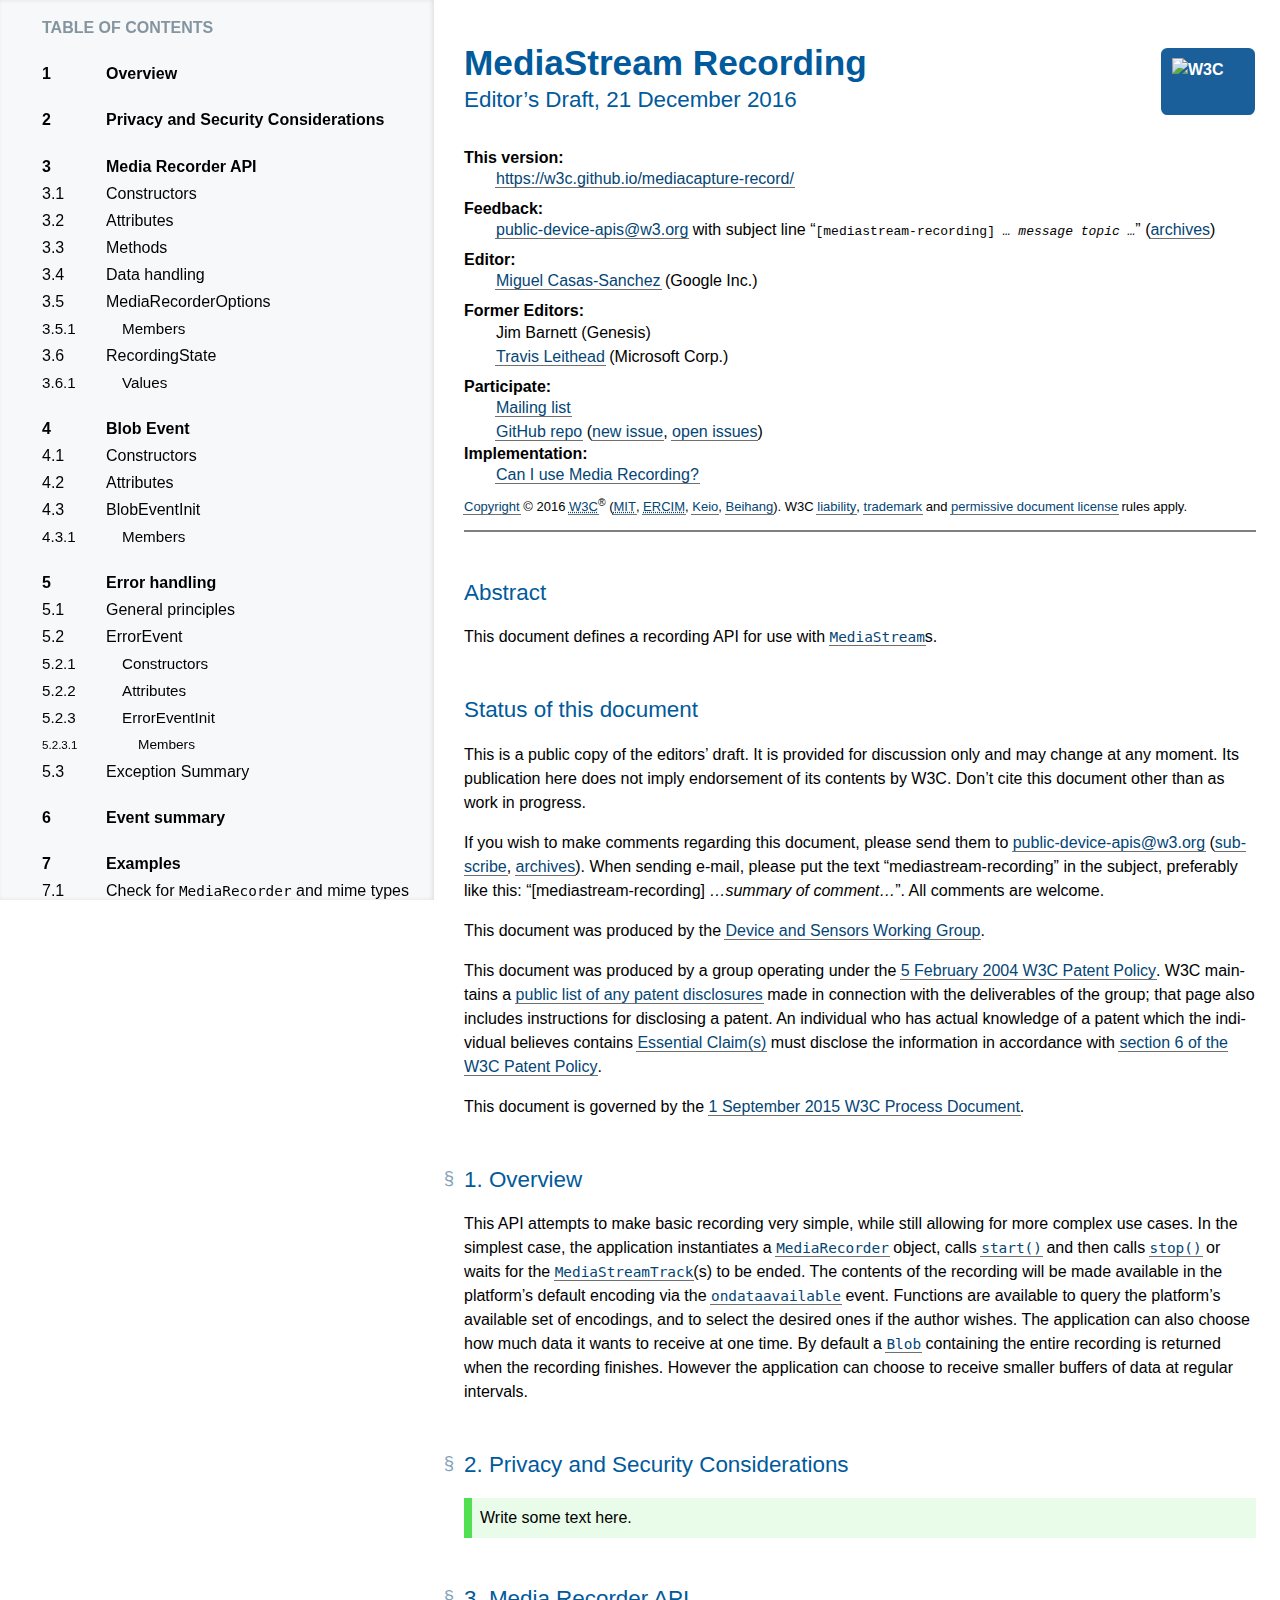
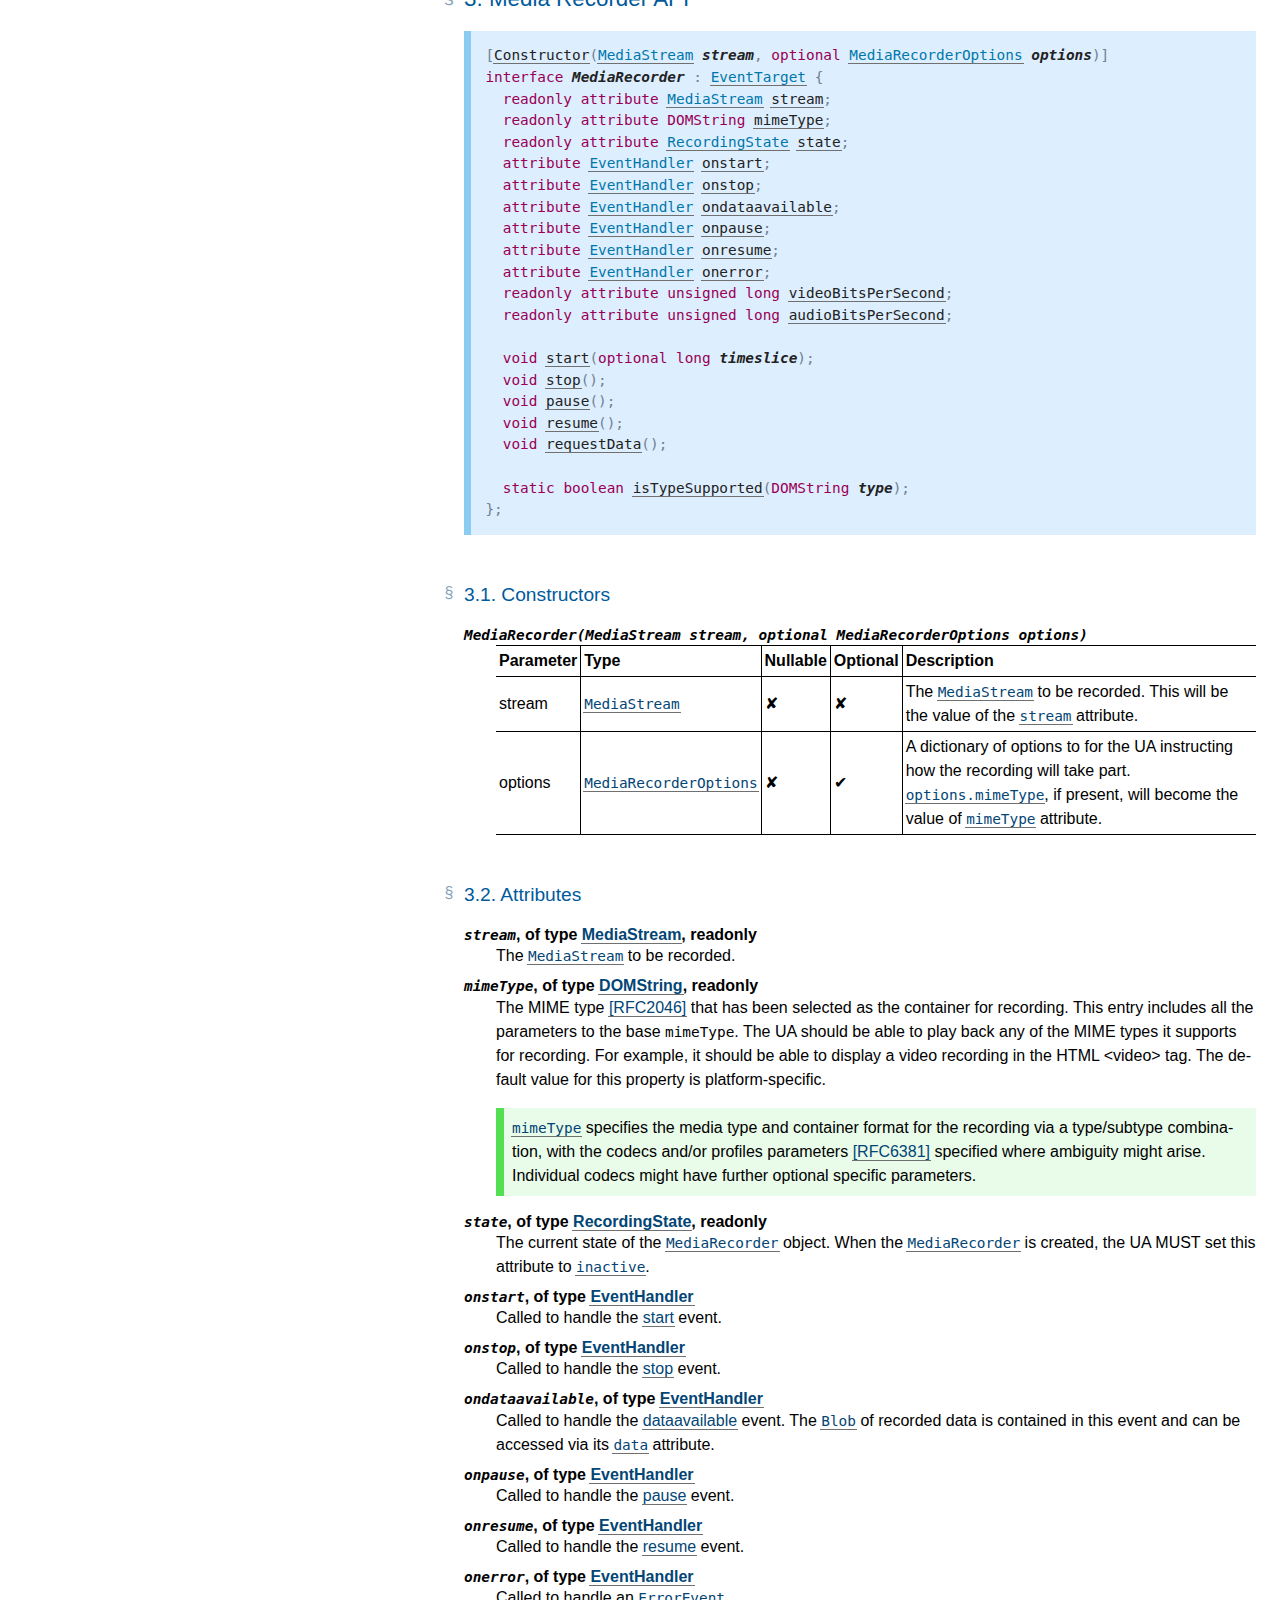
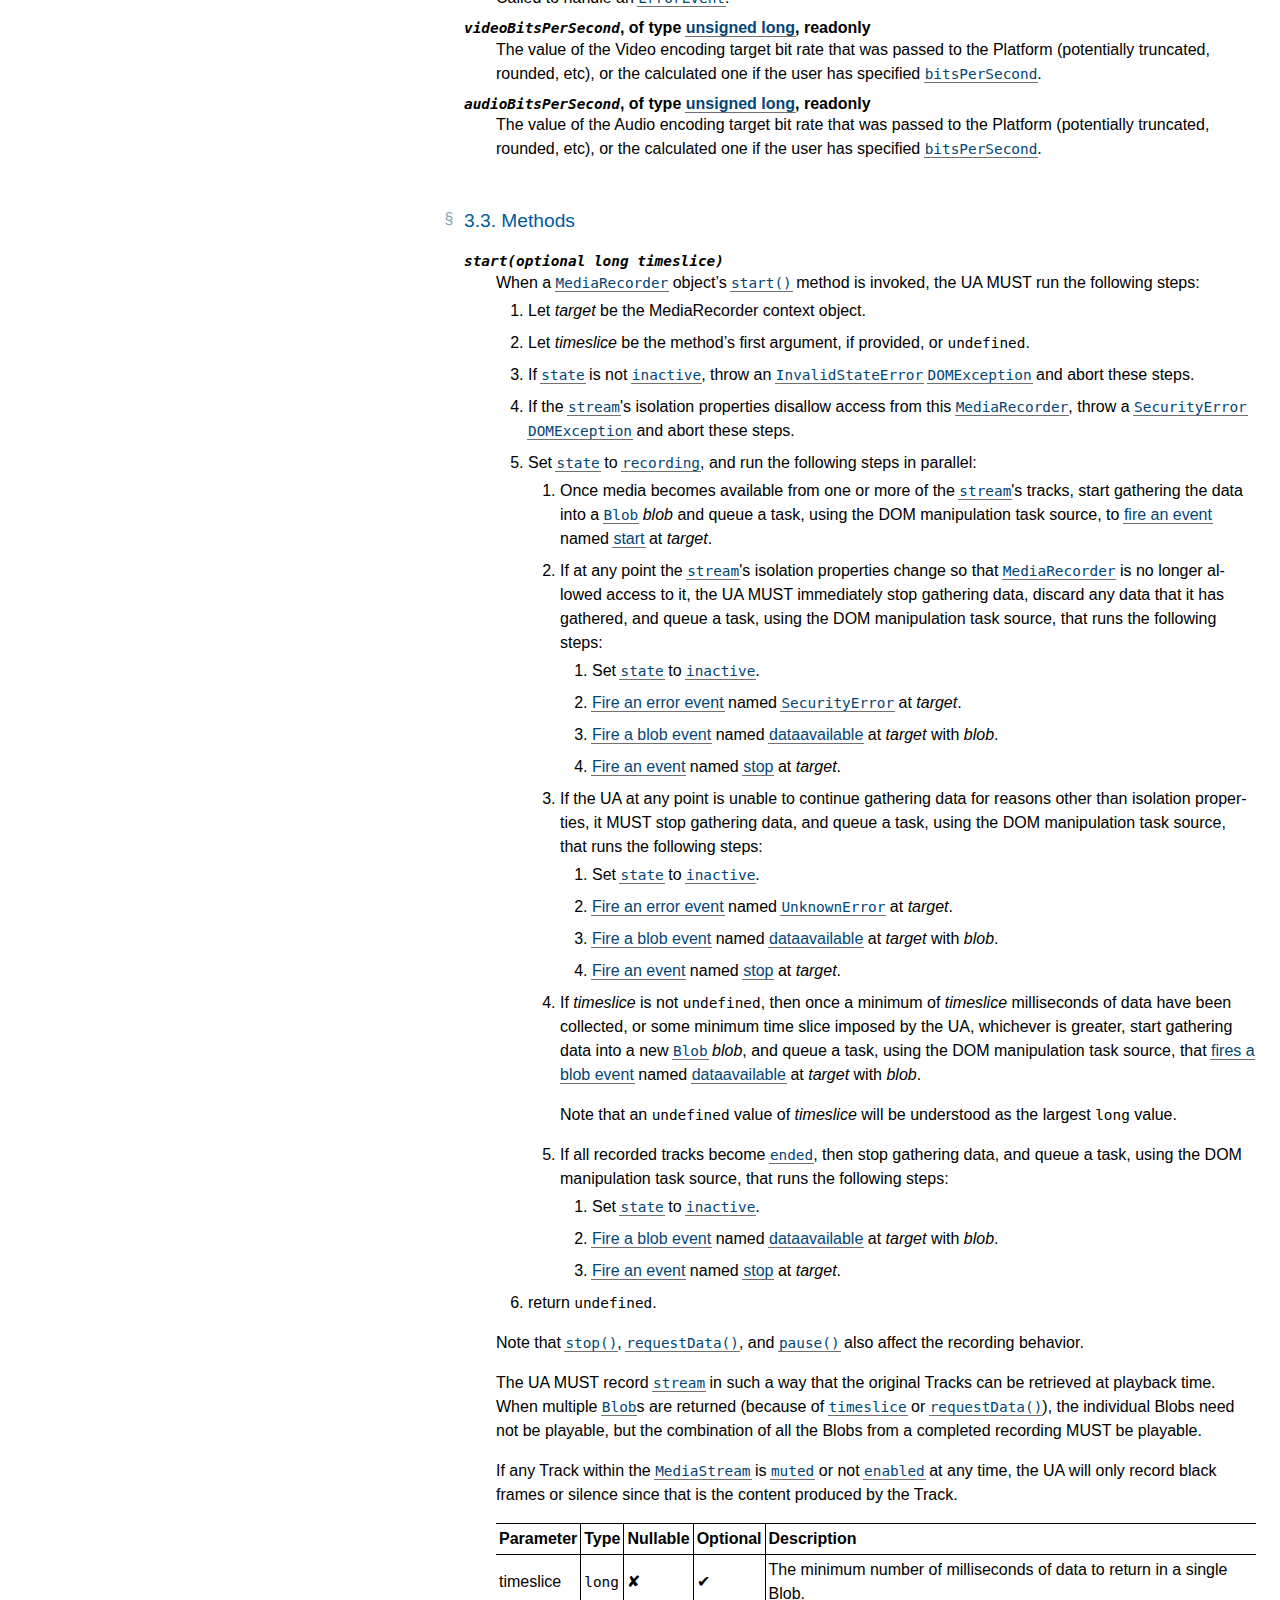
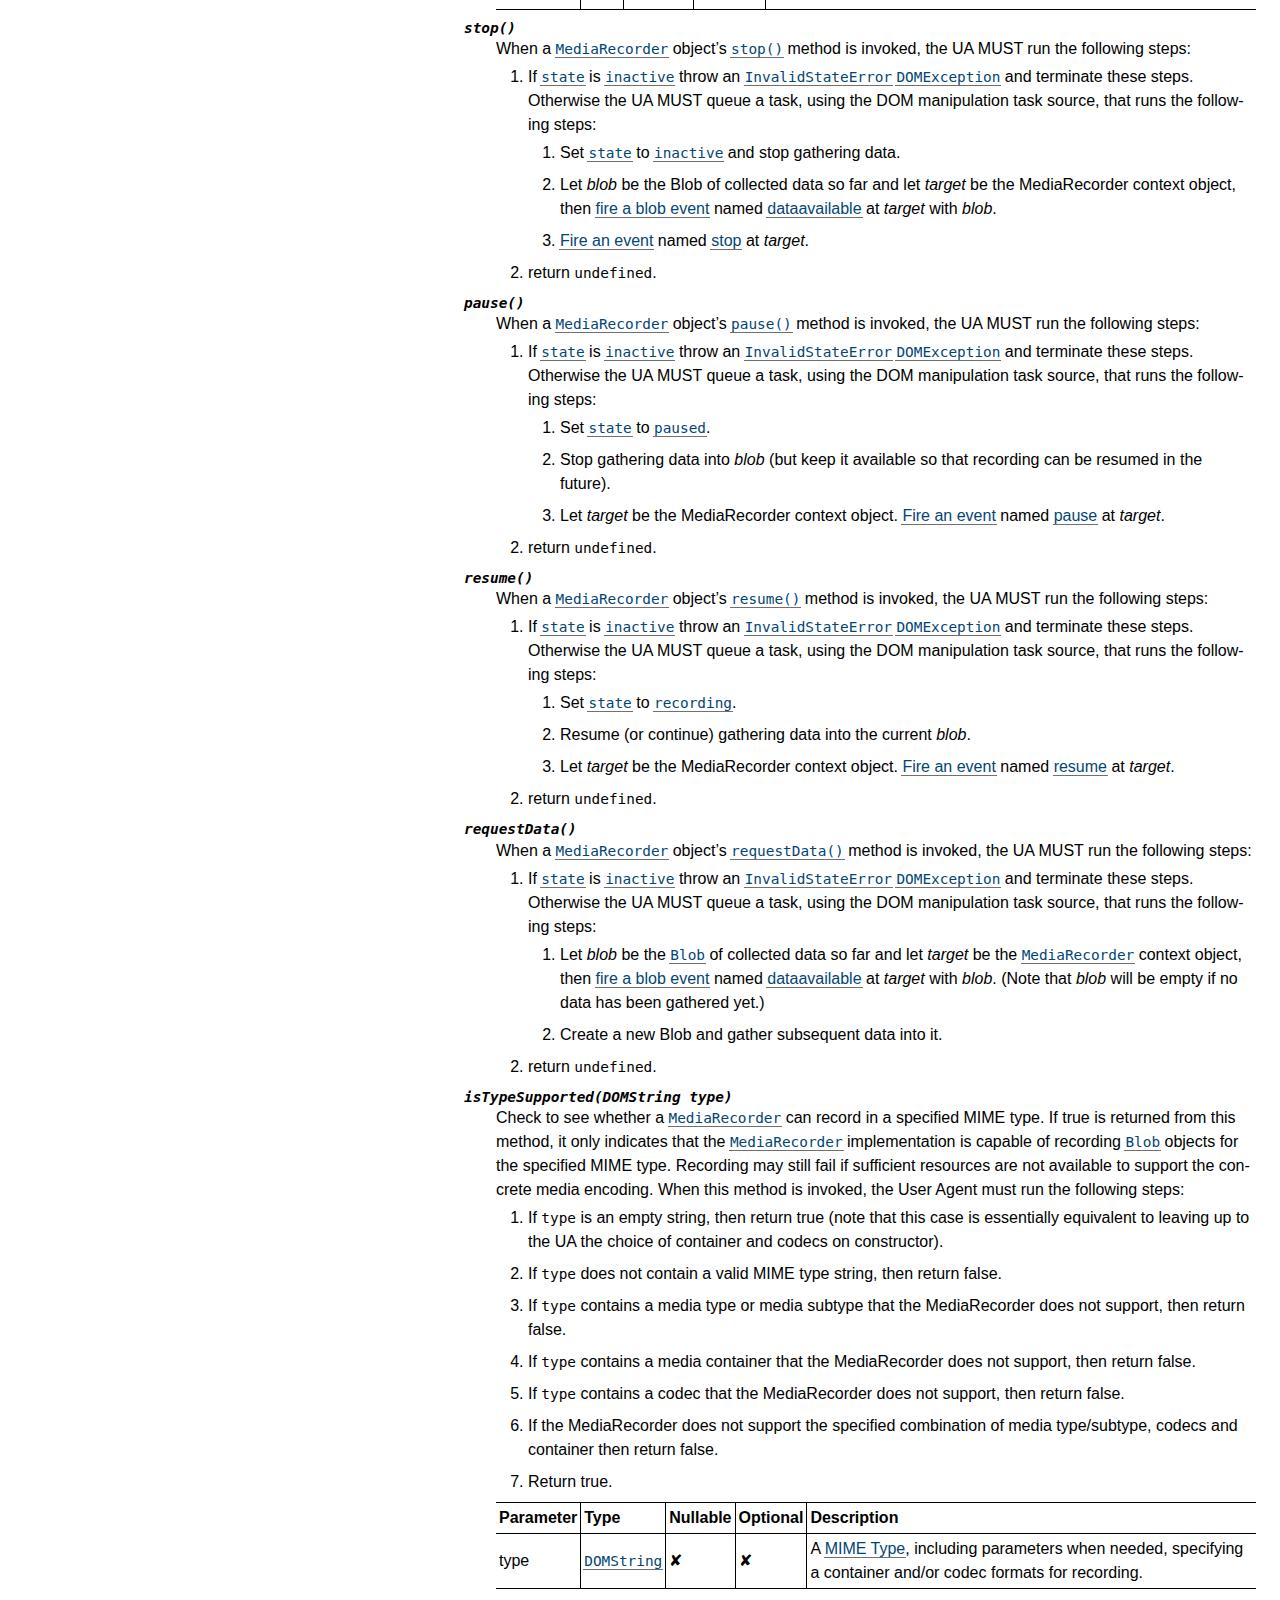
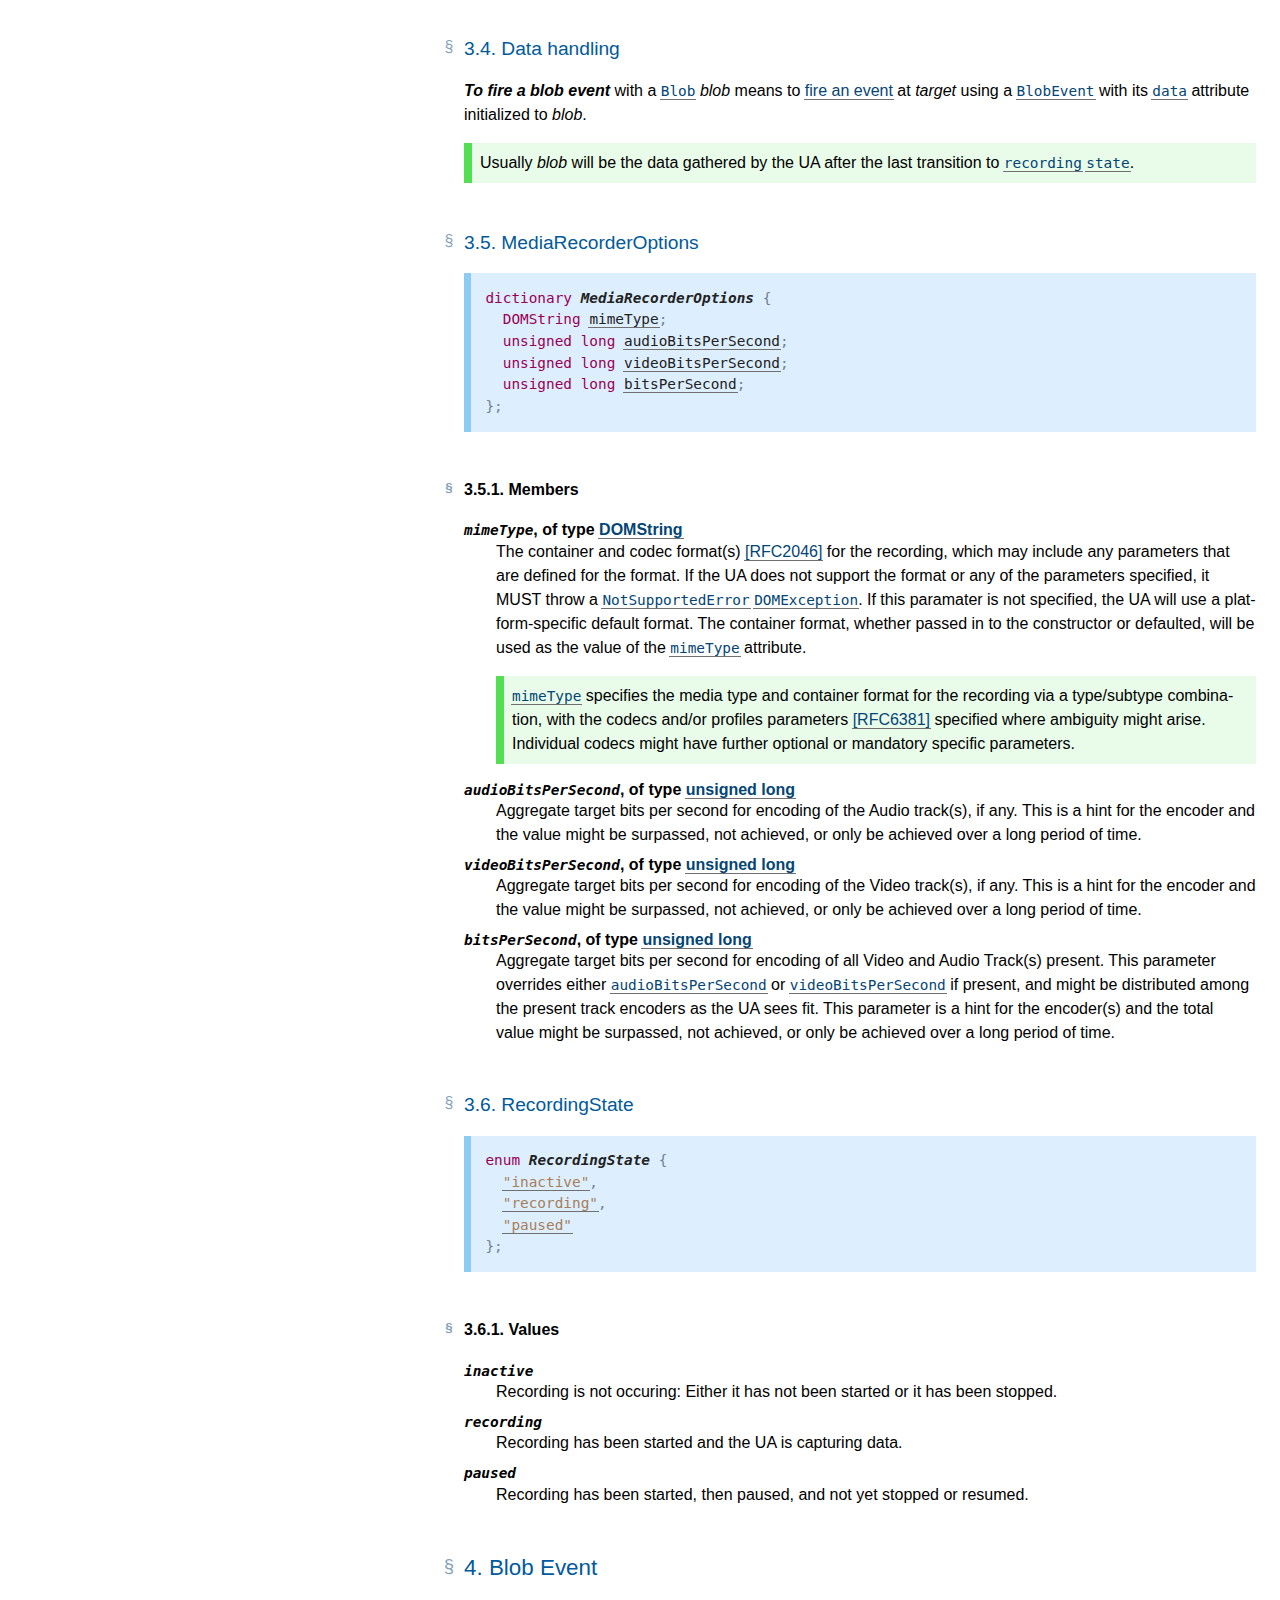
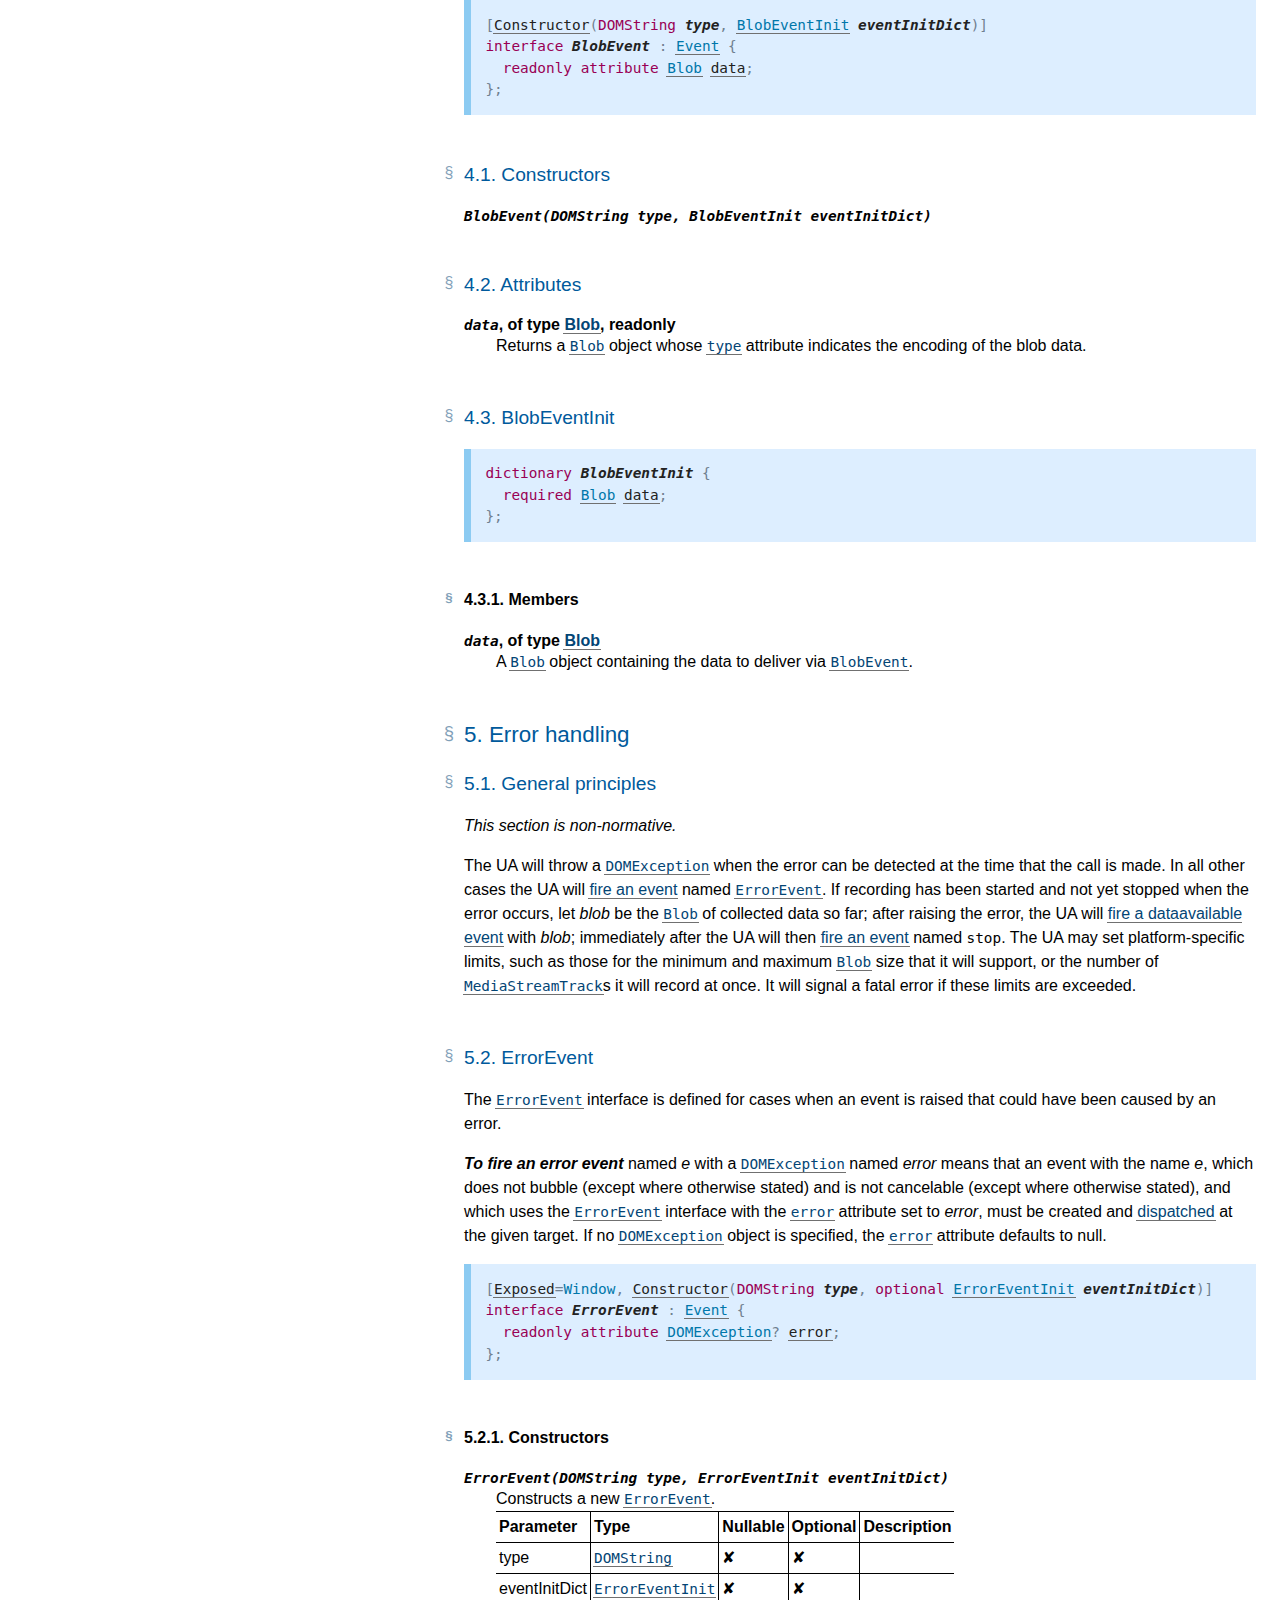
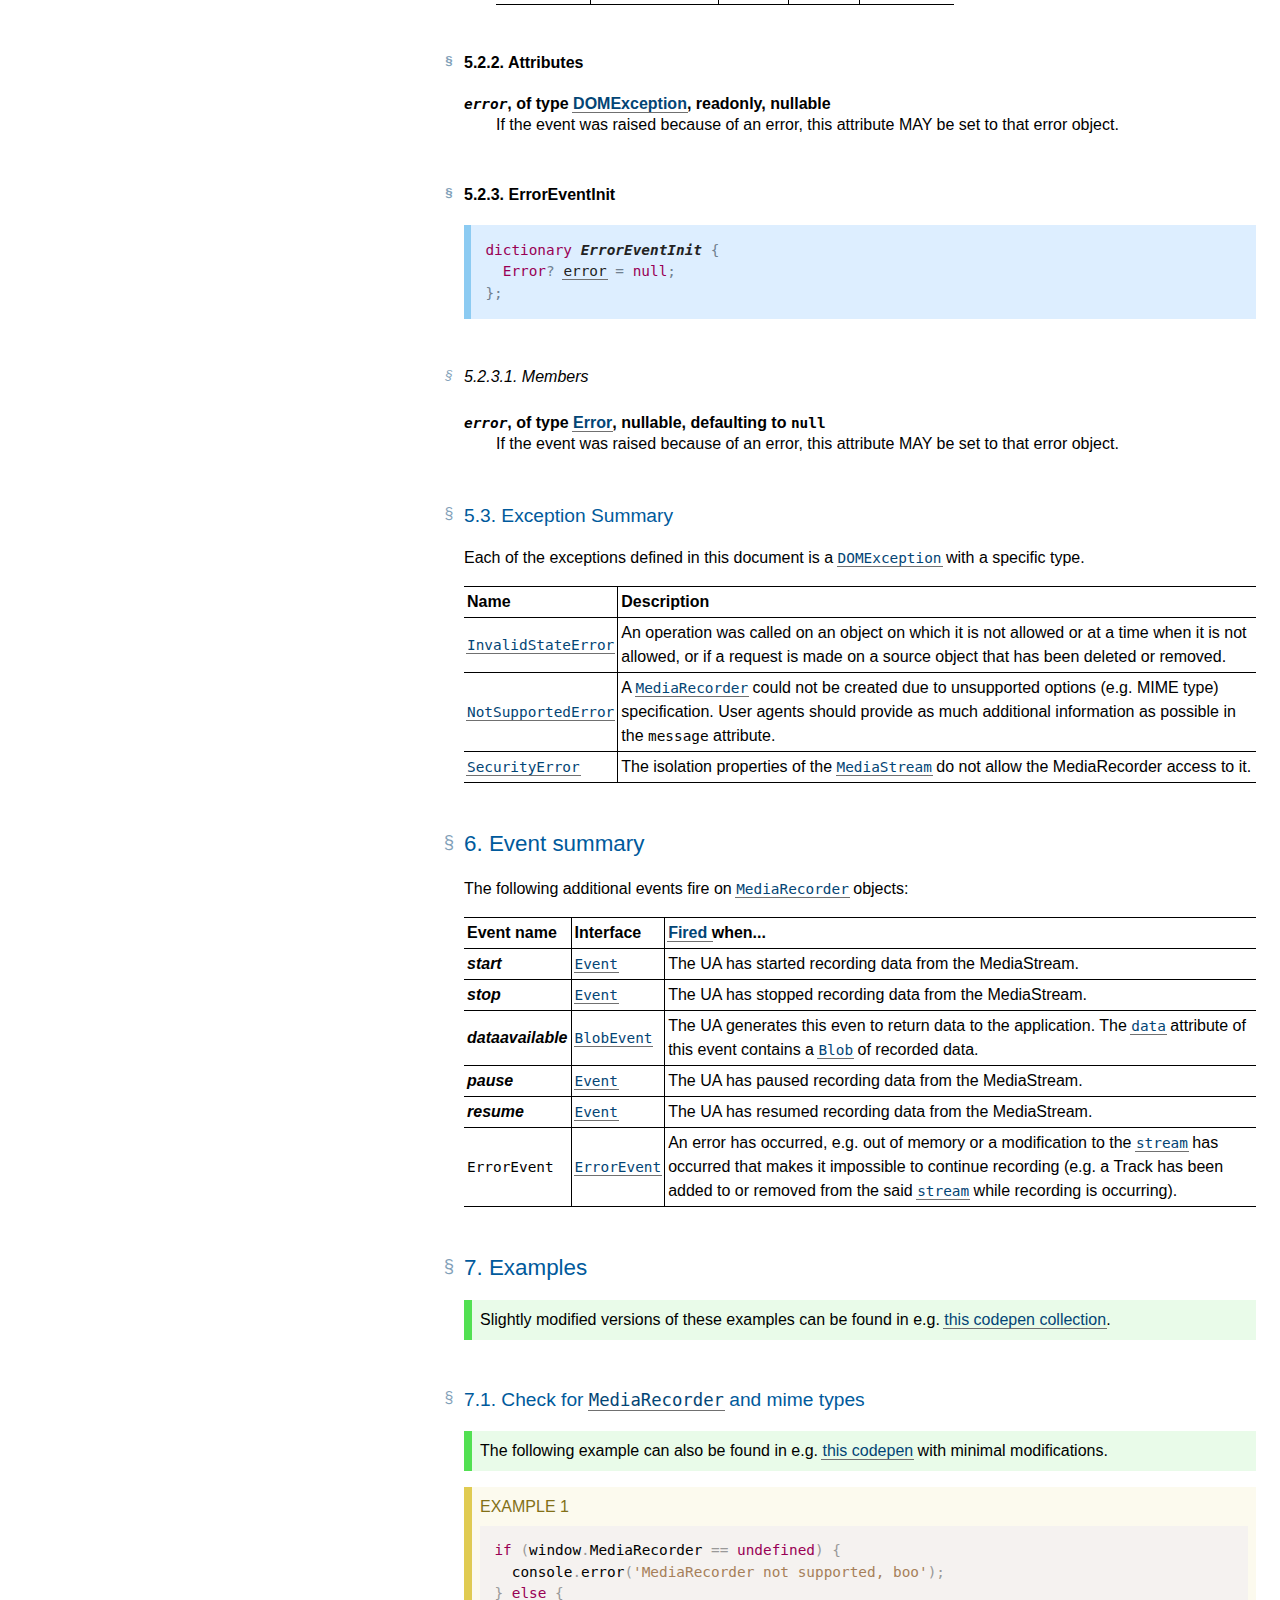
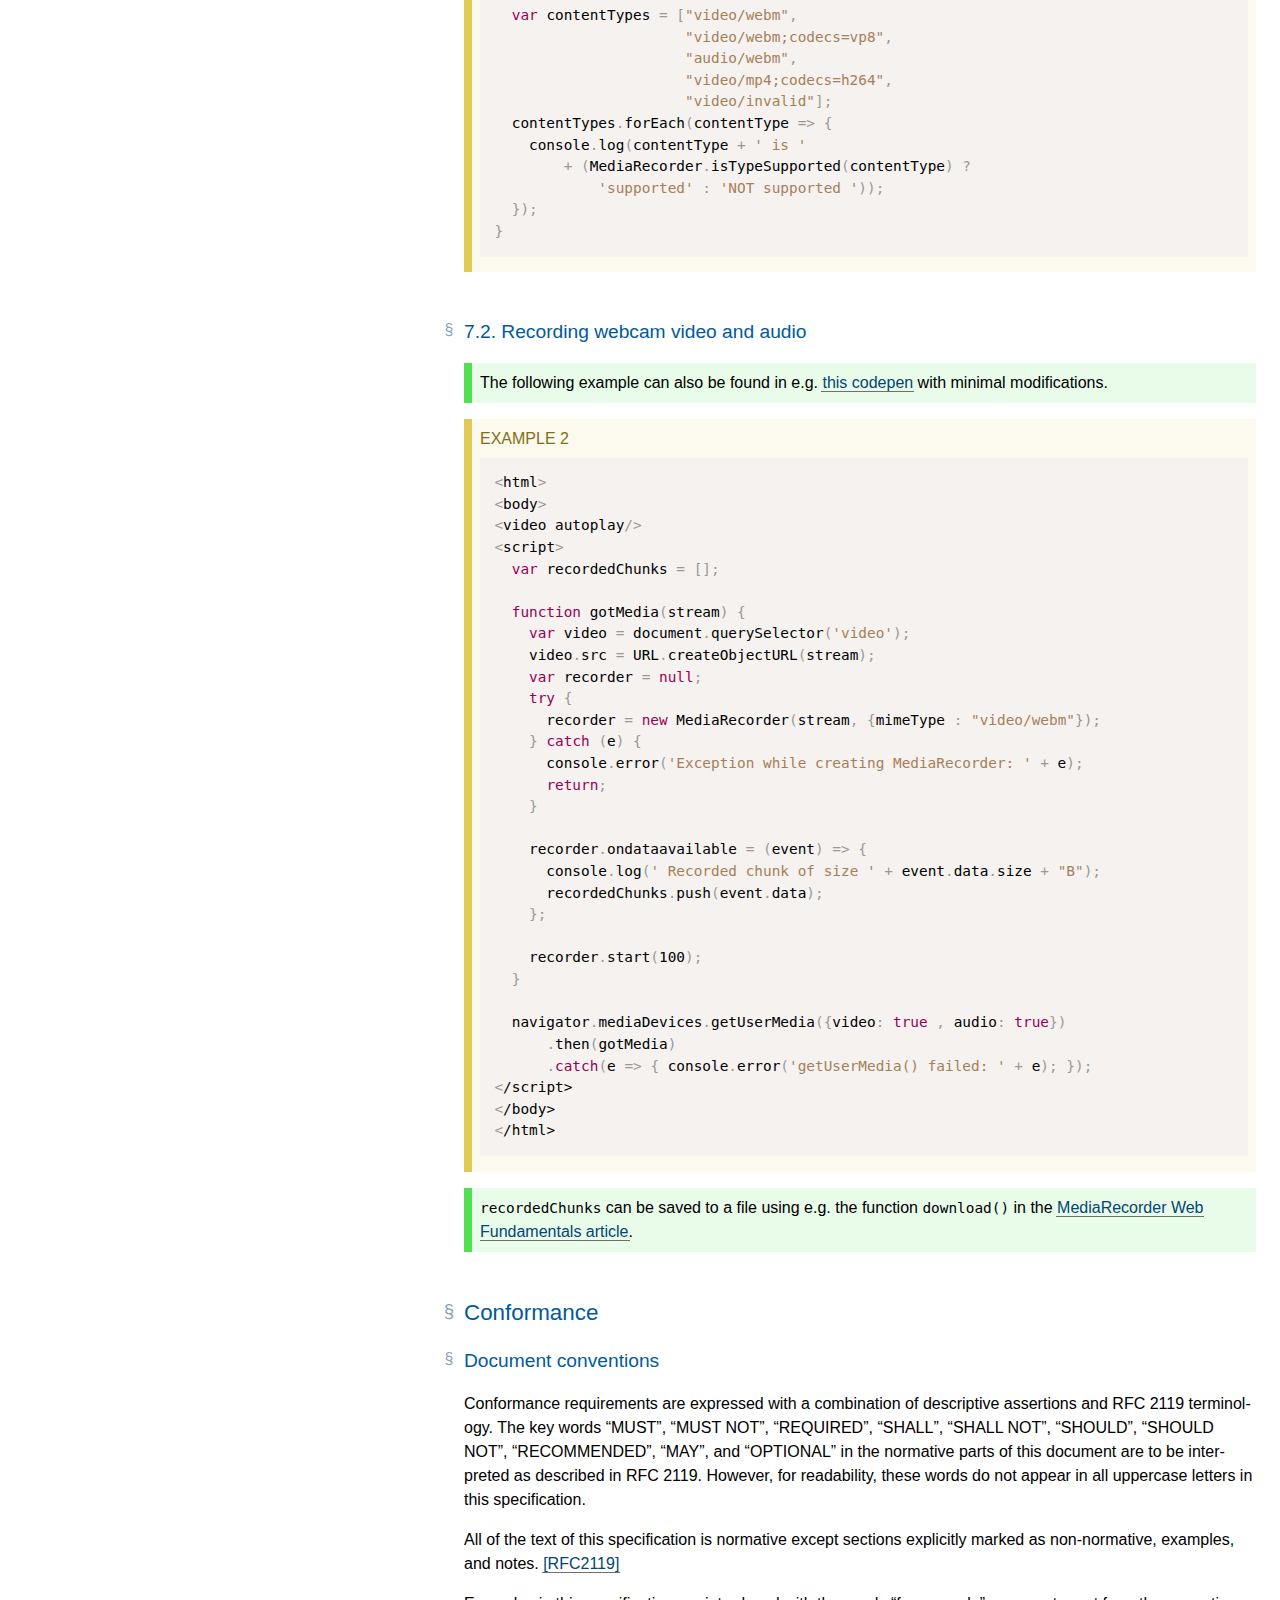
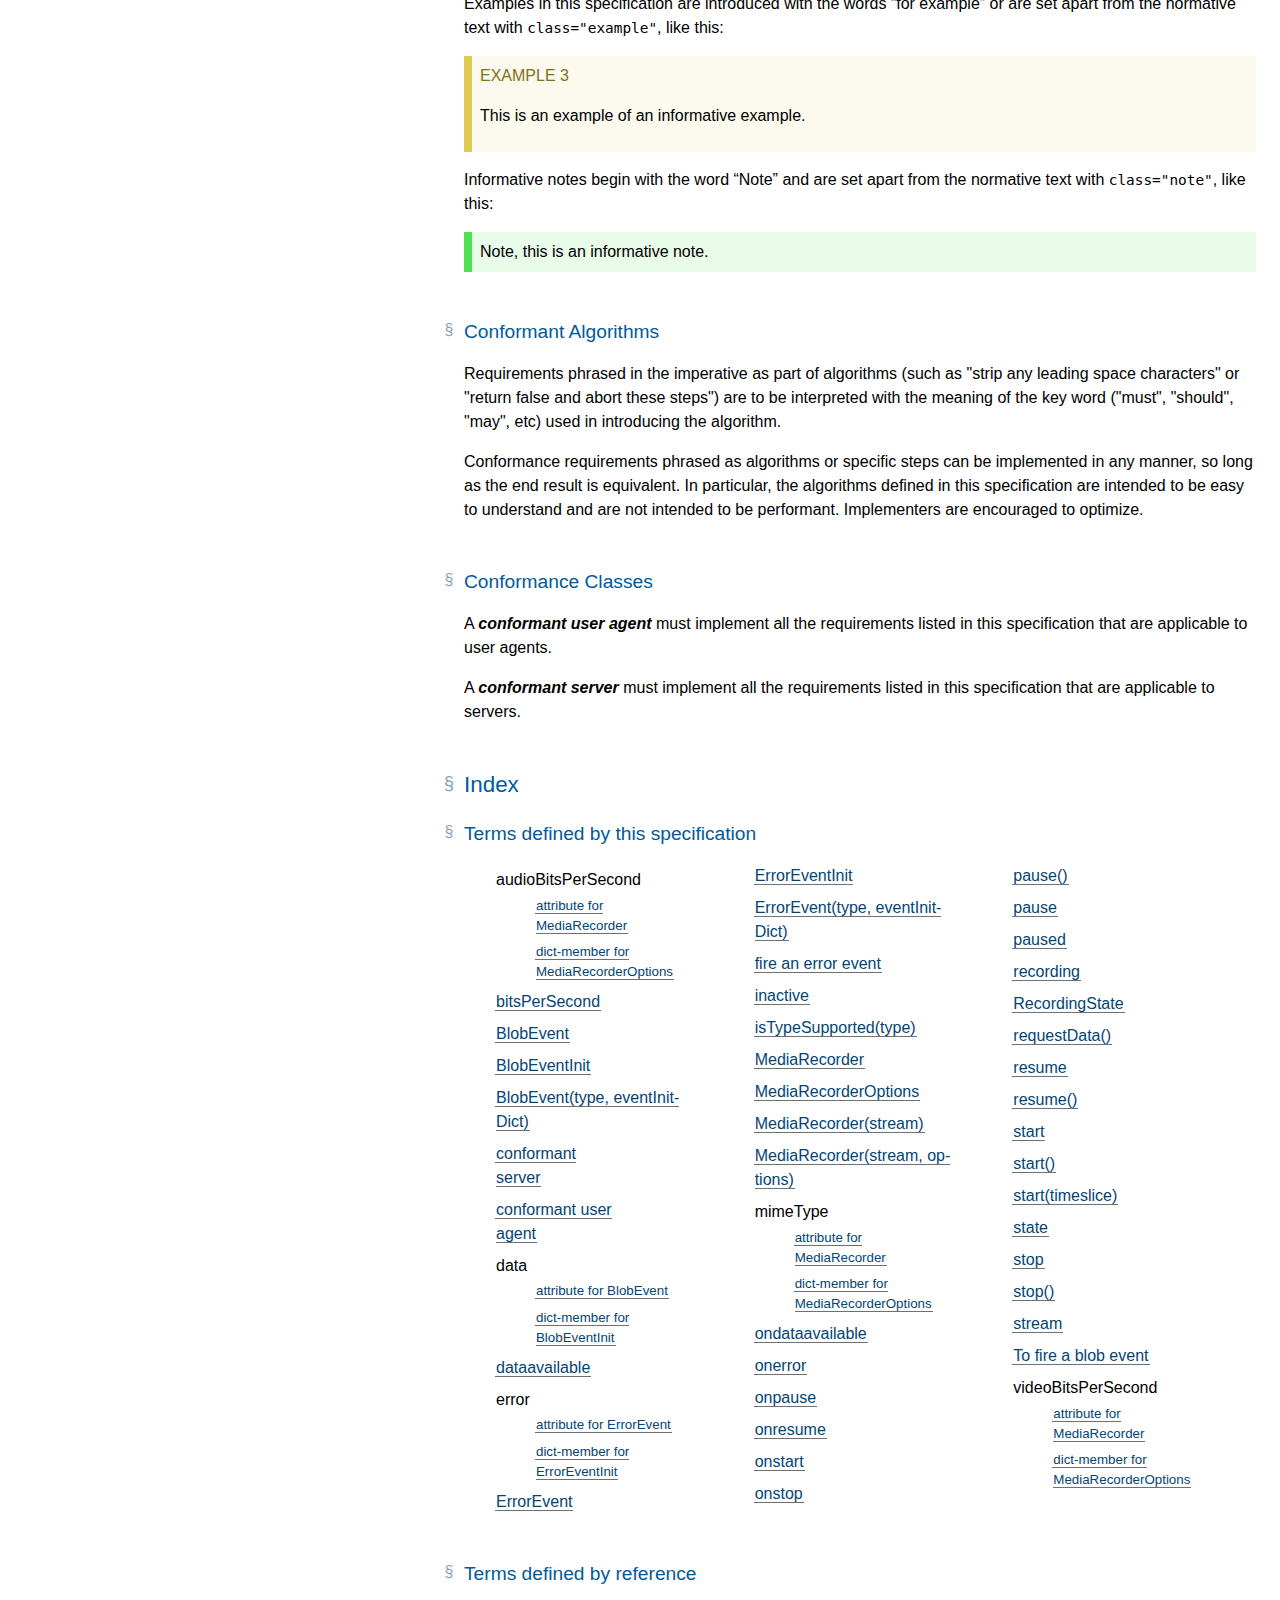
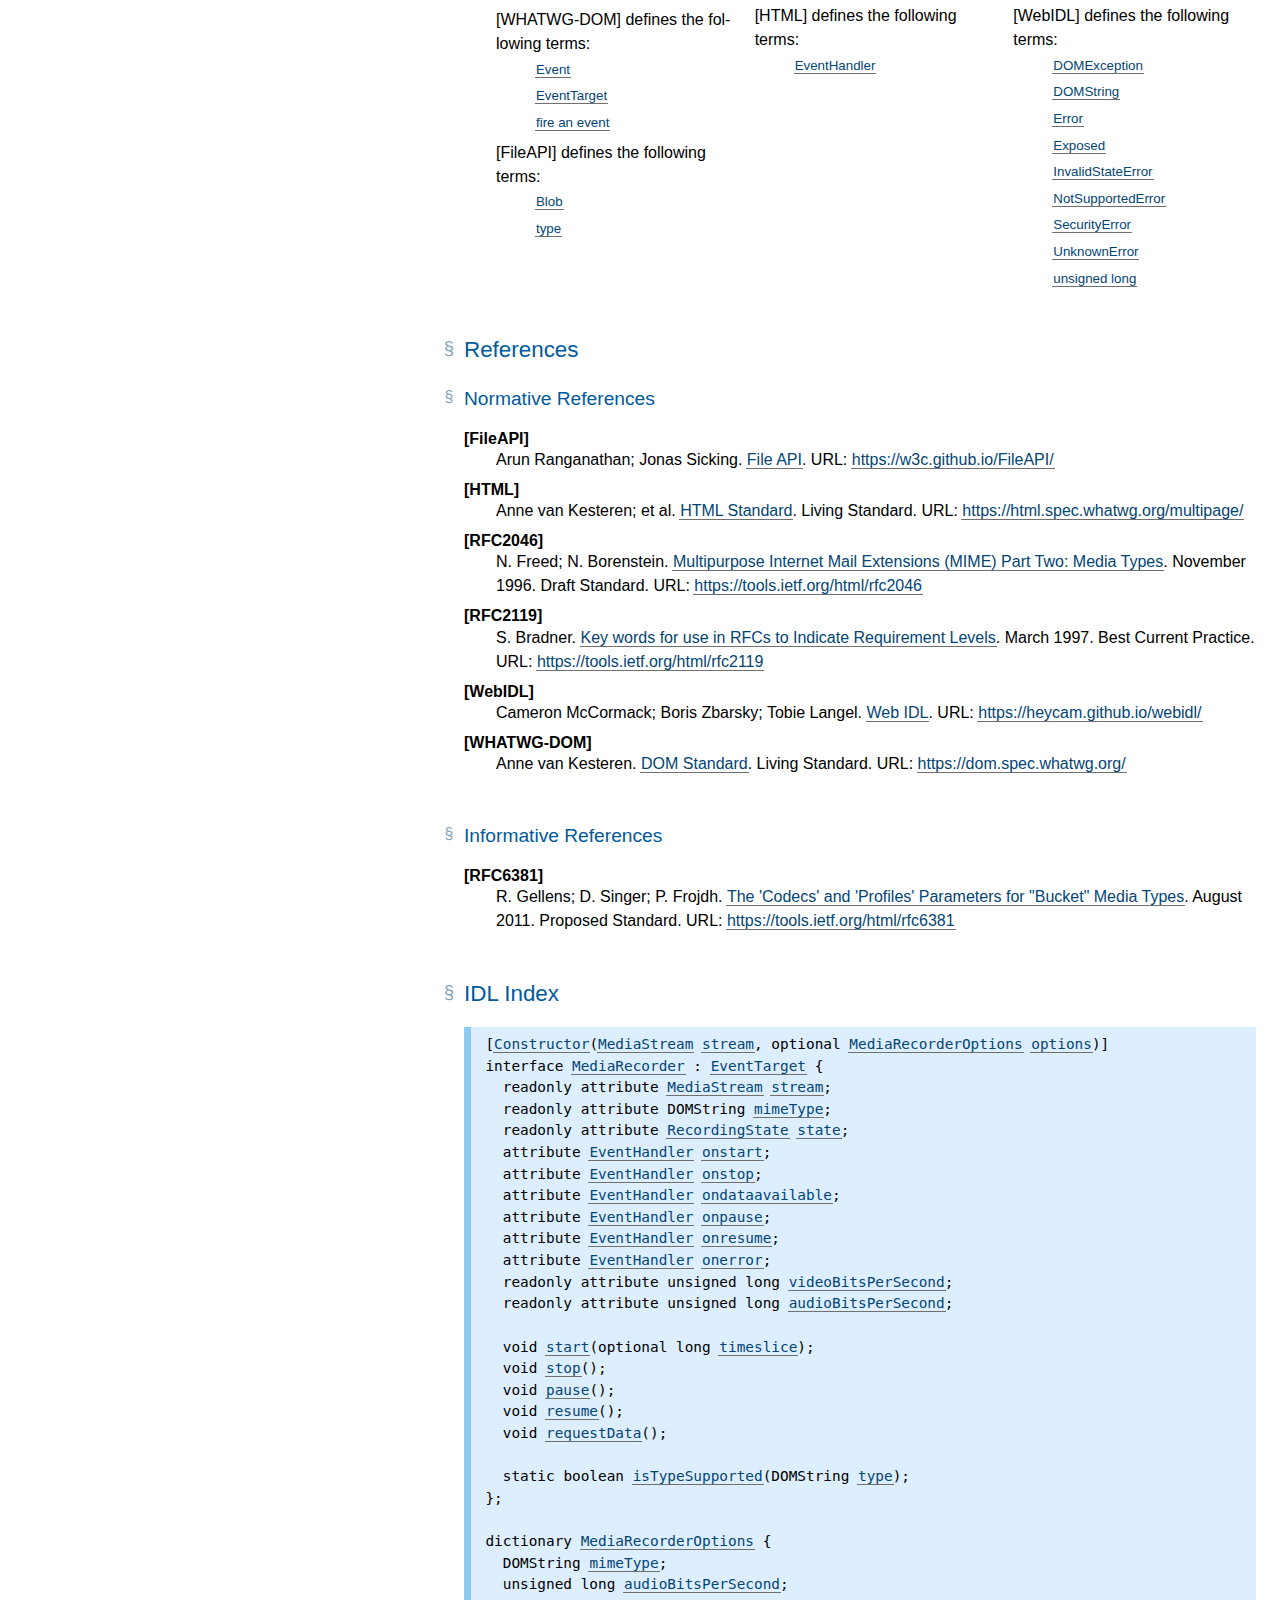
==== commit 2ea5085a: "corrected upstream what-to-do-when-MS-isolation-properties change" ====
--- a/index3.html
+++ b/index3.html
@@ -1447,7 +1447,7 @@
   <div class="head">
    <p data-fill-with="logo"><a class="logo" href="http://www.w3.org/"> <img alt="W3C" height="48" src="https://www.w3.org/StyleSheets/TR/2016/logos/W3C" width="72"> </a> </p>
    <h1 class="p-name no-ref" id="title">MediaStream Recording</h1>
-   <h2 class="no-num no-toc no-ref heading settled" id="subtitle"><span class="content">Editor’s Draft, <time class="dt-updated" datetime="2016-12-20">20 December 2016</time></span></h2>
+   <h2 class="no-num no-toc no-ref heading settled" id="subtitle"><span class="content">Editor’s Draft, <time class="dt-updated" datetime="2016-12-21">21 December 2016</time></span></h2>
    <div data-fill-with="spec-metadata">
     <dl>
      <dt>This version:
@@ -1703,13 +1703,14 @@
       source, to <a data-link-type="dfn" href="https://dom.spec.whatwg.org/#concept-event-fire">fire an event</a> named <a data-link-type="dfn" href="#start" id="ref-for-start-2">start</a> at <var>target</var>. 
         <li>
          If at any point the <code class="idl"><a data-link-type="idl" href="#dom-mediarecorder-stream" id="ref-for-dom-mediarecorder-stream-5">stream</a></code>'s isolation properties
-      change so that <code class="idl"><a data-link-type="idl" href="#mediarecorder" id="ref-for-mediarecorder-6">MediaRecorder</a></code> is no longer allowed access to it, the UA
-      MUST immediately stop gathering data, discard any data that it has
+      change so that <code class="idl"><a data-link-type="idl" href="#mediarecorder" id="ref-for-mediarecorder-6">MediaRecorder</a></code> is no longer allowed access to it, the
+      UA MUST immediately stop gathering data, discard any data that it has
       gathered, and queue a task, using the DOM manipulation task source, that
       runs the following steps: 
          <ol>
           <li>Set <code class="idl"><a data-link-type="idl" href="#dom-mediarecorder-state" id="ref-for-dom-mediarecorder-state-4">state</a></code> to <code class="idl"><a data-link-type="idl" href="#dom-recordingstate-inactive" id="ref-for-dom-recordingstate-inactive-3">inactive</a></code>.
           <li><a data-link-type="dfn" href="#fire-an-error-event" id="ref-for-fire-an-error-event-1">Fire an error event</a> named <code class="idl"><a data-link-type="idl" href="https://heycam.github.io/webidl/#securityerror">SecurityError</a></code> at <var>target</var>.
+          <li><a href="#to-fire-a-blob-event" id="ref-for-to-fire-a-blob-event-1">Fire a blob event</a> named <a data-link-type="dfn" href="#dataavailable" id="ref-for-dataavailable-2">dataavailable</a> at <var>target</var> with <var>blob</var>.
           <li><a data-link-type="dfn" href="https://dom.spec.whatwg.org/#concept-event-fire">Fire an event</a> named <a data-link-type="dfn" href="#stop" id="ref-for-stop-2">stop</a> at <var>target</var>.
          </ol>
         <li>
@@ -1720,7 +1721,7 @@
          <ol>
           <li>Set <code class="idl"><a data-link-type="idl" href="#dom-mediarecorder-state" id="ref-for-dom-mediarecorder-state-5">state</a></code> to <code class="idl"><a data-link-type="idl" href="#dom-recordingstate-inactive" id="ref-for-dom-recordingstate-inactive-4">inactive</a></code>.
           <li><a data-link-type="dfn" href="#fire-an-error-event" id="ref-for-fire-an-error-event-2">Fire an error event</a> named <code class="idl"><a data-link-type="idl" href="https://heycam.github.io/webidl/#unknownerror">UnknownError</a></code> at <var>target</var>.
-          <li><a href="#to-fire-a-blob-event" id="ref-for-to-fire-a-blob-event-1">Fire a blob event</a> named <a data-link-type="dfn" href="#dataavailable" id="ref-for-dataavailable-2">dataavailable</a> at <var>target</var> with <var>blob</var>.
+          <li><a href="#to-fire-a-blob-event" id="ref-for-to-fire-a-blob-event-2">Fire a blob event</a> named <a data-link-type="dfn" href="#dataavailable" id="ref-for-dataavailable-3">dataavailable</a> at <var>target</var> with <var>blob</var>.
           <li><a data-link-type="dfn" href="https://dom.spec.whatwg.org/#concept-event-fire">Fire an event</a> named <a data-link-type="dfn" href="#stop" id="ref-for-stop-3">stop</a> at <var>target</var>.
          </ol>
         <li>
@@ -1728,7 +1729,7 @@
       minimum of <var>timeslice</var> milliseconds of data have been collected,
       or some minimum time slice imposed by the UA, whichever is greater, start
       gathering data into a new <code class="idl"><a data-link-type="idl" href="https://w3c.github.io/FileAPI/#dfn-Blob">Blob</a></code> <var>blob</var>, and queue a task,
-      using the DOM manipulation task source, that <a href="#to-fire-a-blob-event" id="ref-for-to-fire-a-blob-event-2">fires a blob event</a> named <a data-link-type="dfn" href="#dataavailable" id="ref-for-dataavailable-3">dataavailable</a> at <var>target</var> with <var>blob</var>. 
+      using the DOM manipulation task source, that <a href="#to-fire-a-blob-event" id="ref-for-to-fire-a-blob-event-3">fires a blob event</a> named <a data-link-type="dfn" href="#dataavailable" id="ref-for-dataavailable-4">dataavailable</a> at <var>target</var> with <var>blob</var>. 
          <p>Note that an <code>undefined</code> value of <var>timeslice</var> will
       be understood as the largest <code>long</code> value.</p>
         <p></p>
@@ -1738,7 +1739,7 @@
       following steps: 
          <ol>
           <li>Set <code class="idl"><a data-link-type="idl" href="#dom-mediarecorder-state" id="ref-for-dom-mediarecorder-state-6">state</a></code> to <code class="idl"><a data-link-type="idl" href="#dom-recordingstate-inactive" id="ref-for-dom-recordingstate-inactive-5">inactive</a></code>.
-          <li><a href="#to-fire-a-blob-event" id="ref-for-to-fire-a-blob-event-3">Fire a blob event</a> named <a data-link-type="dfn" href="#dataavailable" id="ref-for-dataavailable-4">dataavailable</a> at <var>target</var> with <var>blob</var>.
+          <li><a href="#to-fire-a-blob-event" id="ref-for-to-fire-a-blob-event-4">Fire a blob event</a> named <a data-link-type="dfn" href="#dataavailable" id="ref-for-dataavailable-5">dataavailable</a> at <var>target</var> with <var>blob</var>.
           <li><a data-link-type="dfn" href="https://dom.spec.whatwg.org/#concept-event-fire">Fire an event</a> named <a data-link-type="dfn" href="#stop" id="ref-for-stop-4">stop</a> at <var>target</var>.
          </ol>
        </ol>
@@ -1781,7 +1782,7 @@
        <ol>
         <li>Set <code class="idl"><a data-link-type="idl" href="#dom-mediarecorder-state" id="ref-for-dom-mediarecorder-state-8">state</a></code> to <code class="idl"><a data-link-type="idl" href="#dom-recordingstate-inactive" id="ref-for-dom-recordingstate-inactive-7">inactive</a></code> and stop gathering data.
         <li>Let <var>blob</var> be the Blob of collected data so far and
-      let <var>target</var> be the MediaRecorder context object, then <a href="#to-fire-a-blob-event" id="ref-for-to-fire-a-blob-event-4">fire a blob event</a> named <a data-link-type="dfn" href="#dataavailable" id="ref-for-dataavailable-5">dataavailable</a> at <var>target</var> with <var>blob</var>.
+      let <var>target</var> be the MediaRecorder context object, then <a href="#to-fire-a-blob-event" id="ref-for-to-fire-a-blob-event-5">fire a blob event</a> named <a data-link-type="dfn" href="#dataavailable" id="ref-for-dataavailable-6">dataavailable</a> at <var>target</var> with <var>blob</var>.
         <li><a data-link-type="dfn" href="https://dom.spec.whatwg.org/#concept-event-fire">Fire an event</a> named <a data-link-type="dfn" href="#stop" id="ref-for-stop-5">stop</a> at <var>target</var>.
        </ol>
       <li>return <code>undefined</code>.
@@ -1828,7 +1829,7 @@
     task, using the DOM manipulation task source, that runs the following steps: 
        <ol>
         <li>Let <var>blob</var> be the <code class="idl"><a data-link-type="idl" href="https://w3c.github.io/FileAPI/#dfn-Blob">Blob</a></code> of collected data so far and
-      let <var>target</var> be the <code class="idl"><a data-link-type="idl" href="#mediarecorder" id="ref-for-mediarecorder-11">MediaRecorder</a></code> context object, then <a href="#to-fire-a-blob-event" id="ref-for-to-fire-a-blob-event-5">fire a blob event</a> named <a data-link-type="dfn" href="#dataavailable" id="ref-for-dataavailable-6">dataavailable</a> at <var>target</var> with <var>blob</var>.
+      let <var>target</var> be the <code class="idl"><a data-link-type="idl" href="#mediarecorder" id="ref-for-mediarecorder-11">MediaRecorder</a></code> context object, then <a href="#to-fire-a-blob-event" id="ref-for-to-fire-a-blob-event-6">fire a blob event</a> named <a data-link-type="dfn" href="#dataavailable" id="ref-for-dataavailable-7">dataavailable</a> at <var>target</var> with <var>blob</var>.
       (Note that <var>blob</var> will be empty if no data has been gathered
       yet.)
         <li>Create a new Blob and gather subsequent data into it.
@@ -1913,12 +1914,11 @@
   any. This is a hint for the encoder and the value might be surpassed, not
   achieved, or only be achieved over a long period of time.
     <dt><dfn class="dfn-paneled idl-code" data-dfn-for="MediaRecorderOptions" data-dfn-type="dict-member" data-export="" id="dom-mediarecorderoptions-bitspersecond"><code>bitsPerSecond</code></dfn>, <span> of type <a data-link-type="idl-name" href="https://heycam.github.io/webidl/#idl-unsigned-long">unsigned long</a></span>
-    <dd>Aggregate target bits per second for encoding of all video and audio
-  Track(s) present. This parameter caps either <code class="idl"><a data-link-type="idl" href="#dom-mediarecorderoptions-audiobitspersecond" id="ref-for-dom-mediarecorderoptions-audiobitspersecond-2">audioBitsPerSecond</a></code> or <code class="idl"><a data-link-type="idl" href="#dom-mediarecorderoptions-videobitspersecond" id="ref-for-dom-mediarecorderoptions-videobitspersecond-2">videoBitsPerSecond</a></code> if present, and might be
-  distributed among the present
-  track encoders as the UA sees fit. This parameter is a hint for the encoder(s)
-  and the total value might be surpassed, not achieved, or only be achieved over
-  a long period of time.
+    <dd> Aggregate target bits per second for encoding of all Video and Audio
+  Track(s) present. This parameter overrides either <code class="idl"><a data-link-type="idl" href="#dom-mediarecorderoptions-audiobitspersecond" id="ref-for-dom-mediarecorderoptions-audiobitspersecond-2">audioBitsPerSecond</a></code> or <code class="idl"><a data-link-type="idl" href="#dom-mediarecorderoptions-videobitspersecond" id="ref-for-dom-mediarecorderoptions-videobitspersecond-2">videoBitsPerSecond</a></code> if present, and might be
+  distributed among the present track encoders as the UA sees fit. This
+  parameter is a hint for the encoder(s) and the total value might be surpassed,
+  not achieved, or only be achieved over a long period of time. 
    </dl>
    <h3 class="heading settled" data-level="3.6" id="recordingstate"><span class="secno">3.6. </span><span class="content">RecordingState</span><a class="self-link" href="#recordingstate"></a></h3>
 <pre class="idl highlight def"><span class="kt">enum</span> <dfn class="nv dfn-paneled idl-code" data-dfn-type="enum" data-export="" id="enumdef-recordingstate">RecordingState</dfn> {
@@ -1970,7 +1970,7 @@
    <p>The UA will throw a <code class="idl"><a data-link-type="idl" href="https://heycam.github.io/webidl/#dfn-DOMException">DOMException</a></code> when the error can be detected at the time
 that the call is made. In all other cases the UA will <a data-link-type="dfn" href="https://dom.spec.whatwg.org/#concept-event-fire">fire an event</a> named <code class="idl"><a data-link-type="idl" href="#errorevent" id="ref-for-errorevent-2">ErrorEvent</a></code>.  If recording has been started and not yet stopped when the
 error occurs, let <var>blob</var> be the <code class="idl"><a data-link-type="idl" href="https://w3c.github.io/FileAPI/#dfn-Blob">Blob</a></code> of collected data so far;
-after raising the error, the UA will <a href="#to-fire-a-blob-event" id="ref-for-to-fire-a-blob-event-6">fire a
+after raising the error, the UA will <a href="#to-fire-a-blob-event" id="ref-for-to-fire-a-blob-event-7">fire a
 dataavailable event</a> with <var>blob</var>; immediately after the UA will then <a data-link-type="dfn" href="https://dom.spec.whatwg.org/#concept-event-fire">fire an event</a> named <code>stop</code>.
 The UA may set platform-specific limits, such as those for the minimum and
 maximum <code class="idl"><a data-link-type="idl" href="https://w3c.github.io/FileAPI/#dfn-Blob">Blob</a></code> size that it will support, or the number of <code class="idl"><a data-link-type="idl" href="https://www.w3.org/TR/mediacapture-streams/#mediastreamtrack">MediaStreamTrack</a></code>s it will record at once.
@@ -2523,8 +2523,8 @@
   <aside class="dfn-panel" data-for="to-fire-a-blob-event">
    <b><a href="#to-fire-a-blob-event">#to-fire-a-blob-event</a></b><b>Referenced in:</b>
    <ul>
-    <li><a href="#ref-for-to-fire-a-blob-event-1">3.3. Methods</a> <a href="#ref-for-to-fire-a-blob-event-2">(2)</a> <a href="#ref-for-to-fire-a-blob-event-3">(3)</a> <a href="#ref-for-to-fire-a-blob-event-4">(4)</a> <a href="#ref-for-to-fire-a-blob-event-5">(5)</a>
-    <li><a href="#ref-for-to-fire-a-blob-event-6">5.1. General principles</a>
+    <li><a href="#ref-for-to-fire-a-blob-event-1">3.3. Methods</a> <a href="#ref-for-to-fire-a-blob-event-2">(2)</a> <a href="#ref-for-to-fire-a-blob-event-3">(3)</a> <a href="#ref-for-to-fire-a-blob-event-4">(4)</a> <a href="#ref-for-to-fire-a-blob-event-5">(5)</a> <a href="#ref-for-to-fire-a-blob-event-6">(6)</a>
+    <li><a href="#ref-for-to-fire-a-blob-event-7">5.1. General principles</a>
    </ul>
   </aside>
   <aside class="dfn-panel" data-for="dictdef-mediarecorderoptions">
@@ -2687,7 +2687,7 @@
    <b><a href="#dataavailable">#dataavailable</a></b><b>Referenced in:</b>
    <ul>
     <li><a href="#ref-for-dataavailable-1">3.2. Attributes</a>
-    <li><a href="#ref-for-dataavailable-2">3.3. Methods</a> <a href="#ref-for-dataavailable-3">(2)</a> <a href="#ref-for-dataavailable-4">(3)</a> <a href="#ref-for-dataavailable-5">(4)</a> <a href="#ref-for-dataavailable-6">(5)</a>
+    <li><a href="#ref-for-dataavailable-2">3.3. Methods</a> <a href="#ref-for-dataavailable-3">(2)</a> <a href="#ref-for-dataavailable-4">(3)</a> <a href="#ref-for-dataavailable-5">(4)</a> <a href="#ref-for-dataavailable-6">(5)</a> <a href="#ref-for-dataavailable-7">(6)</a>
    </ul>
   </aside>
   <aside class="dfn-panel" data-for="pause">
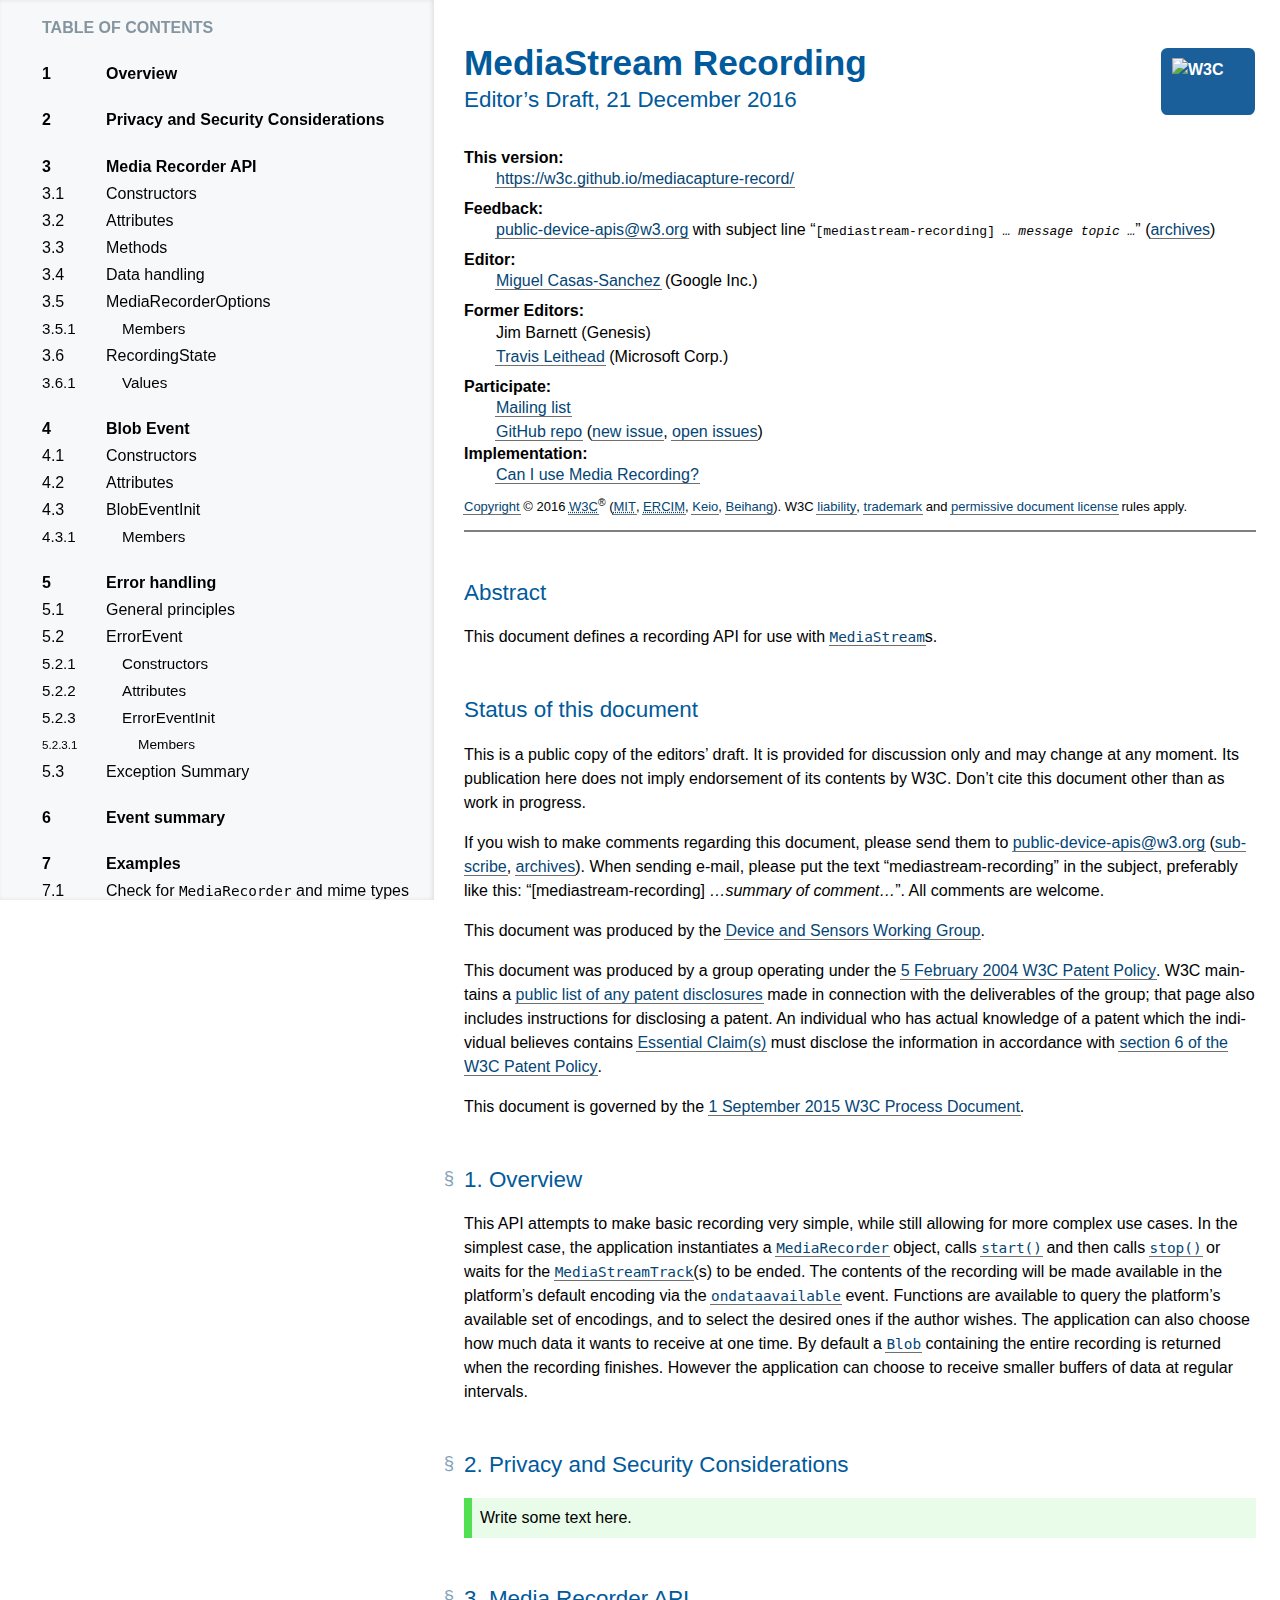
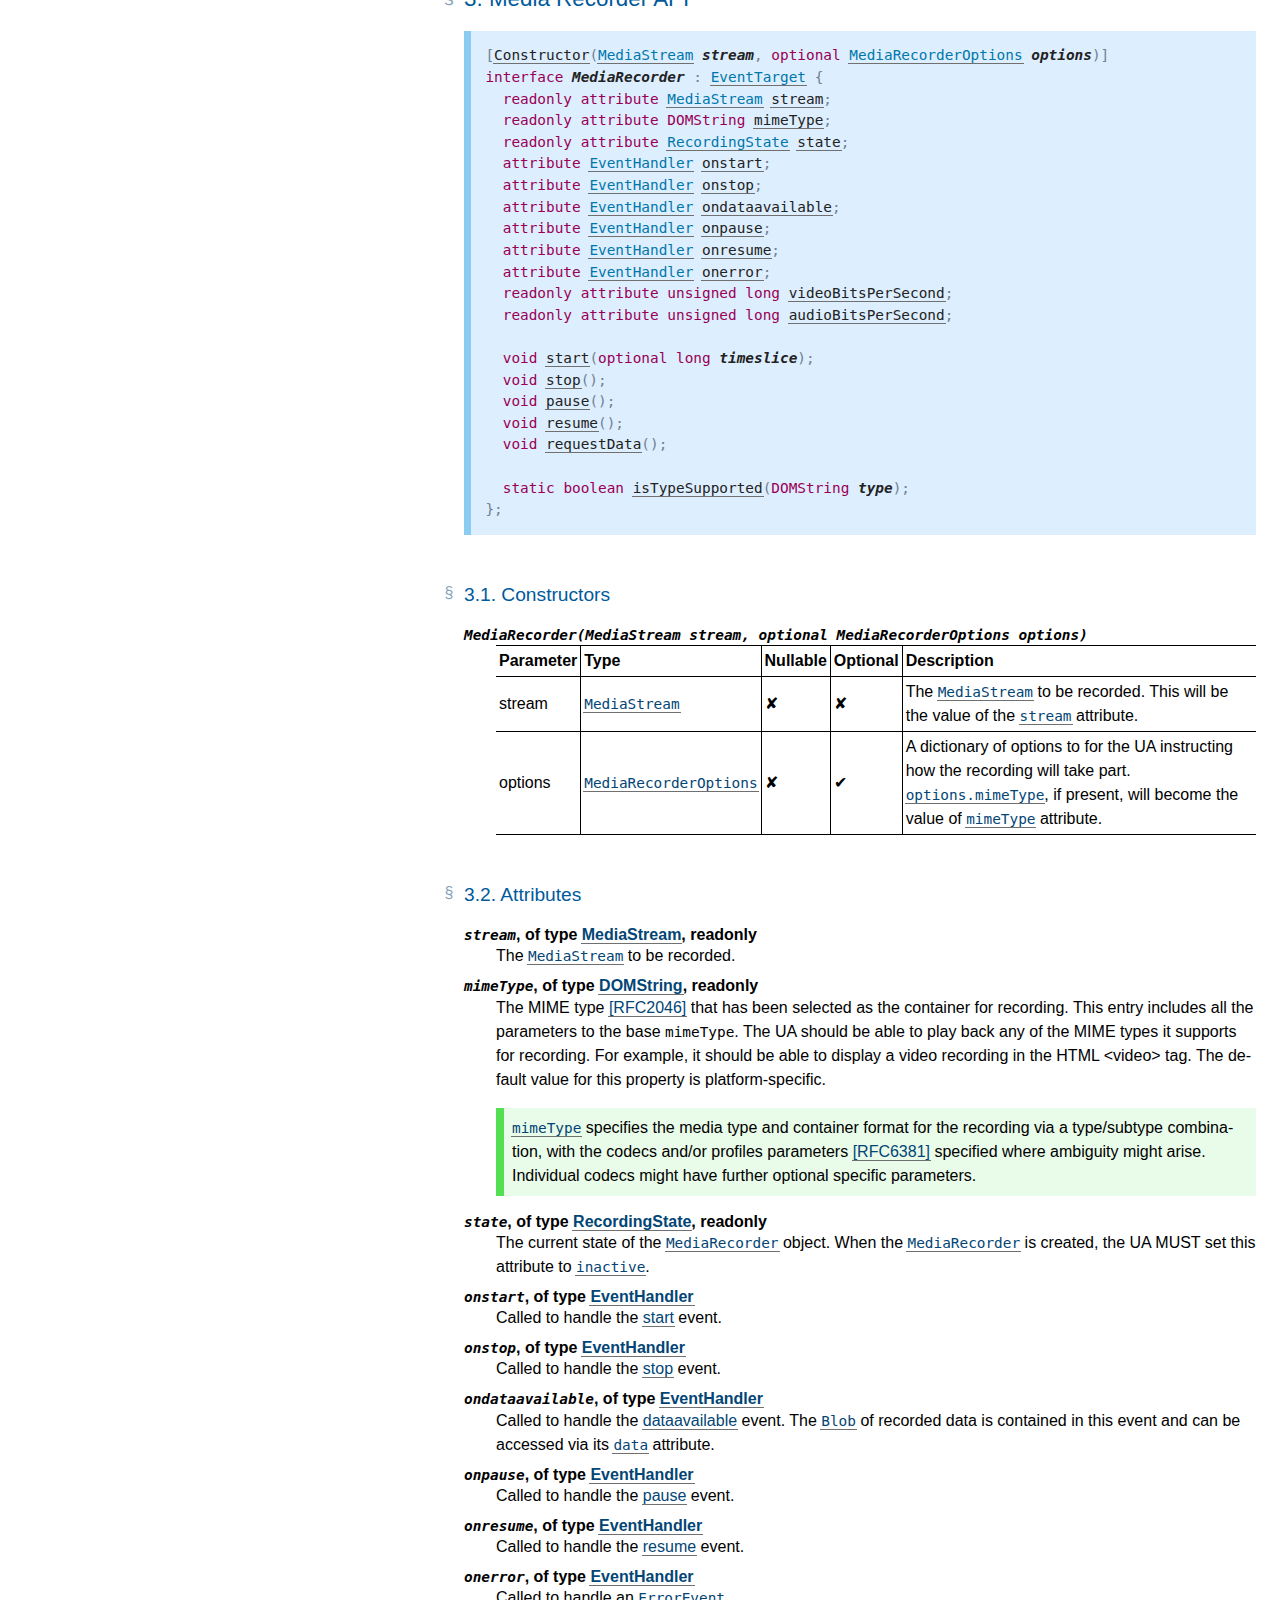
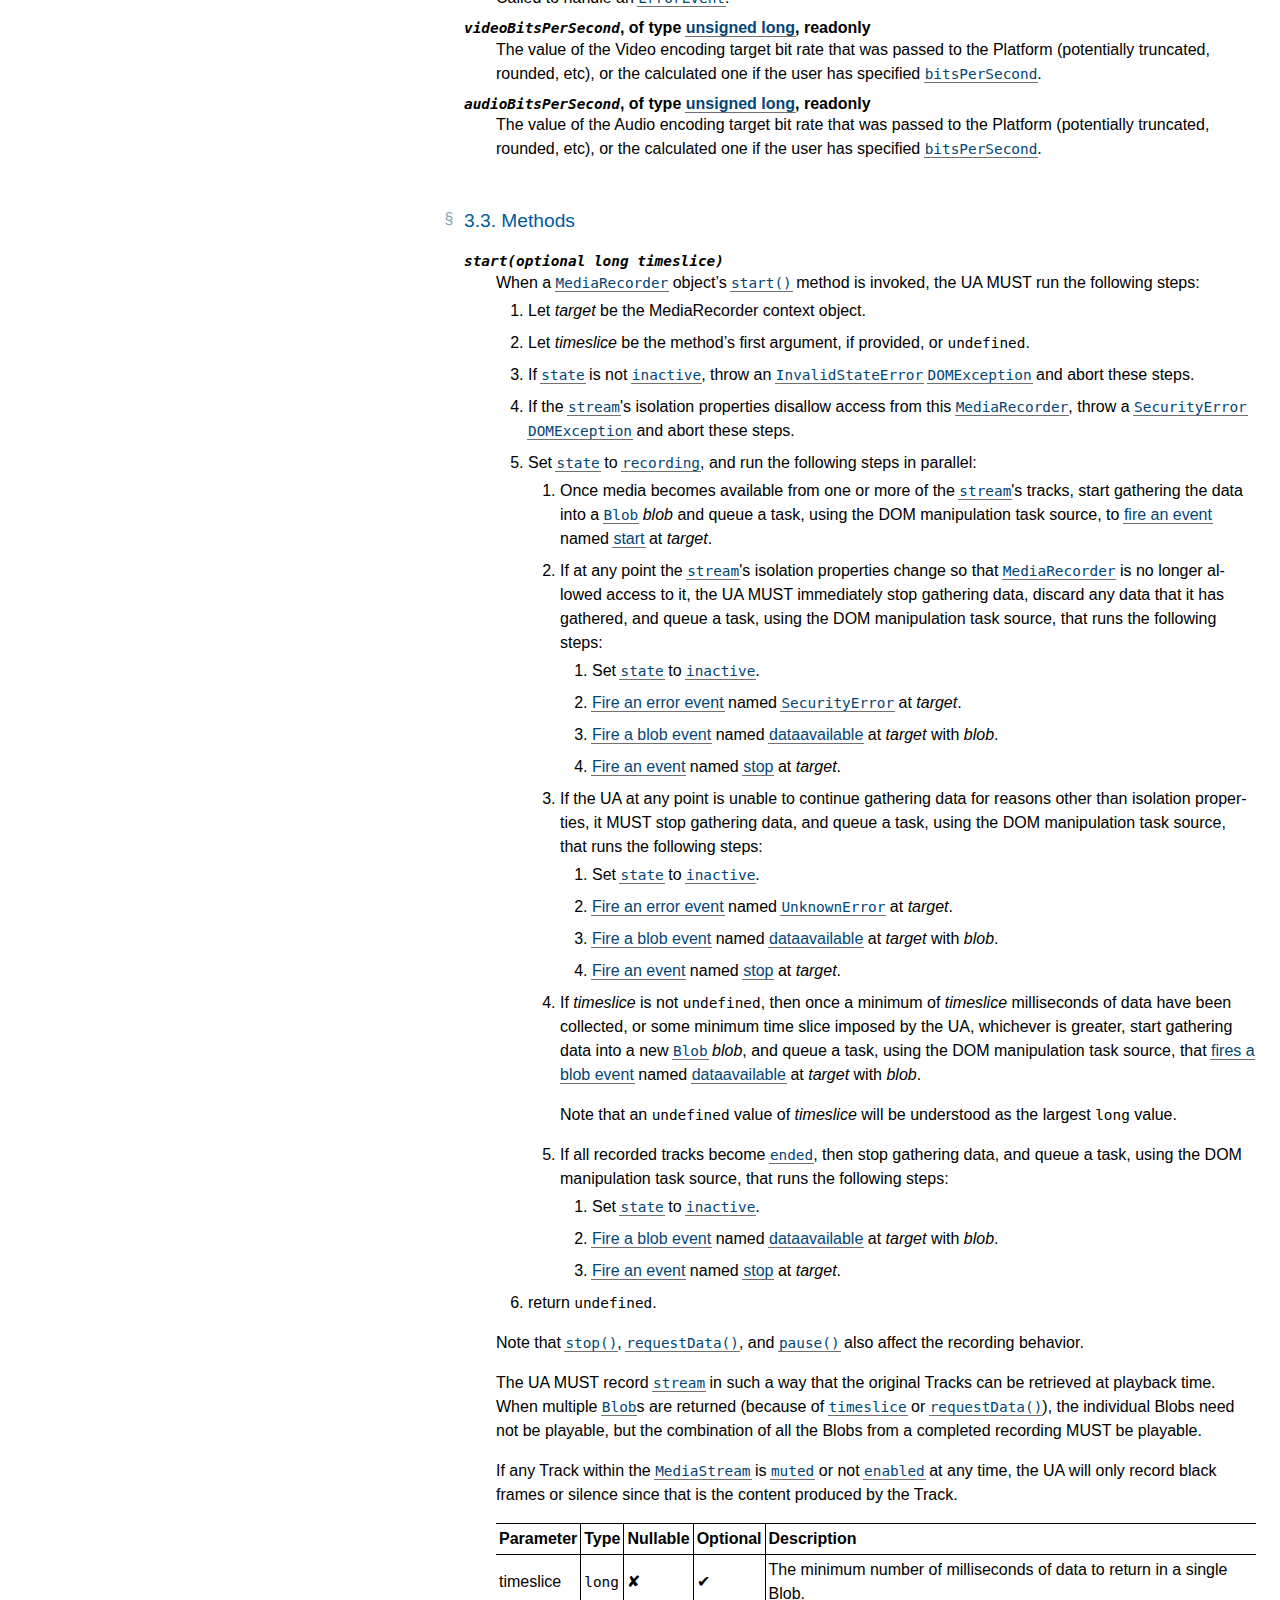
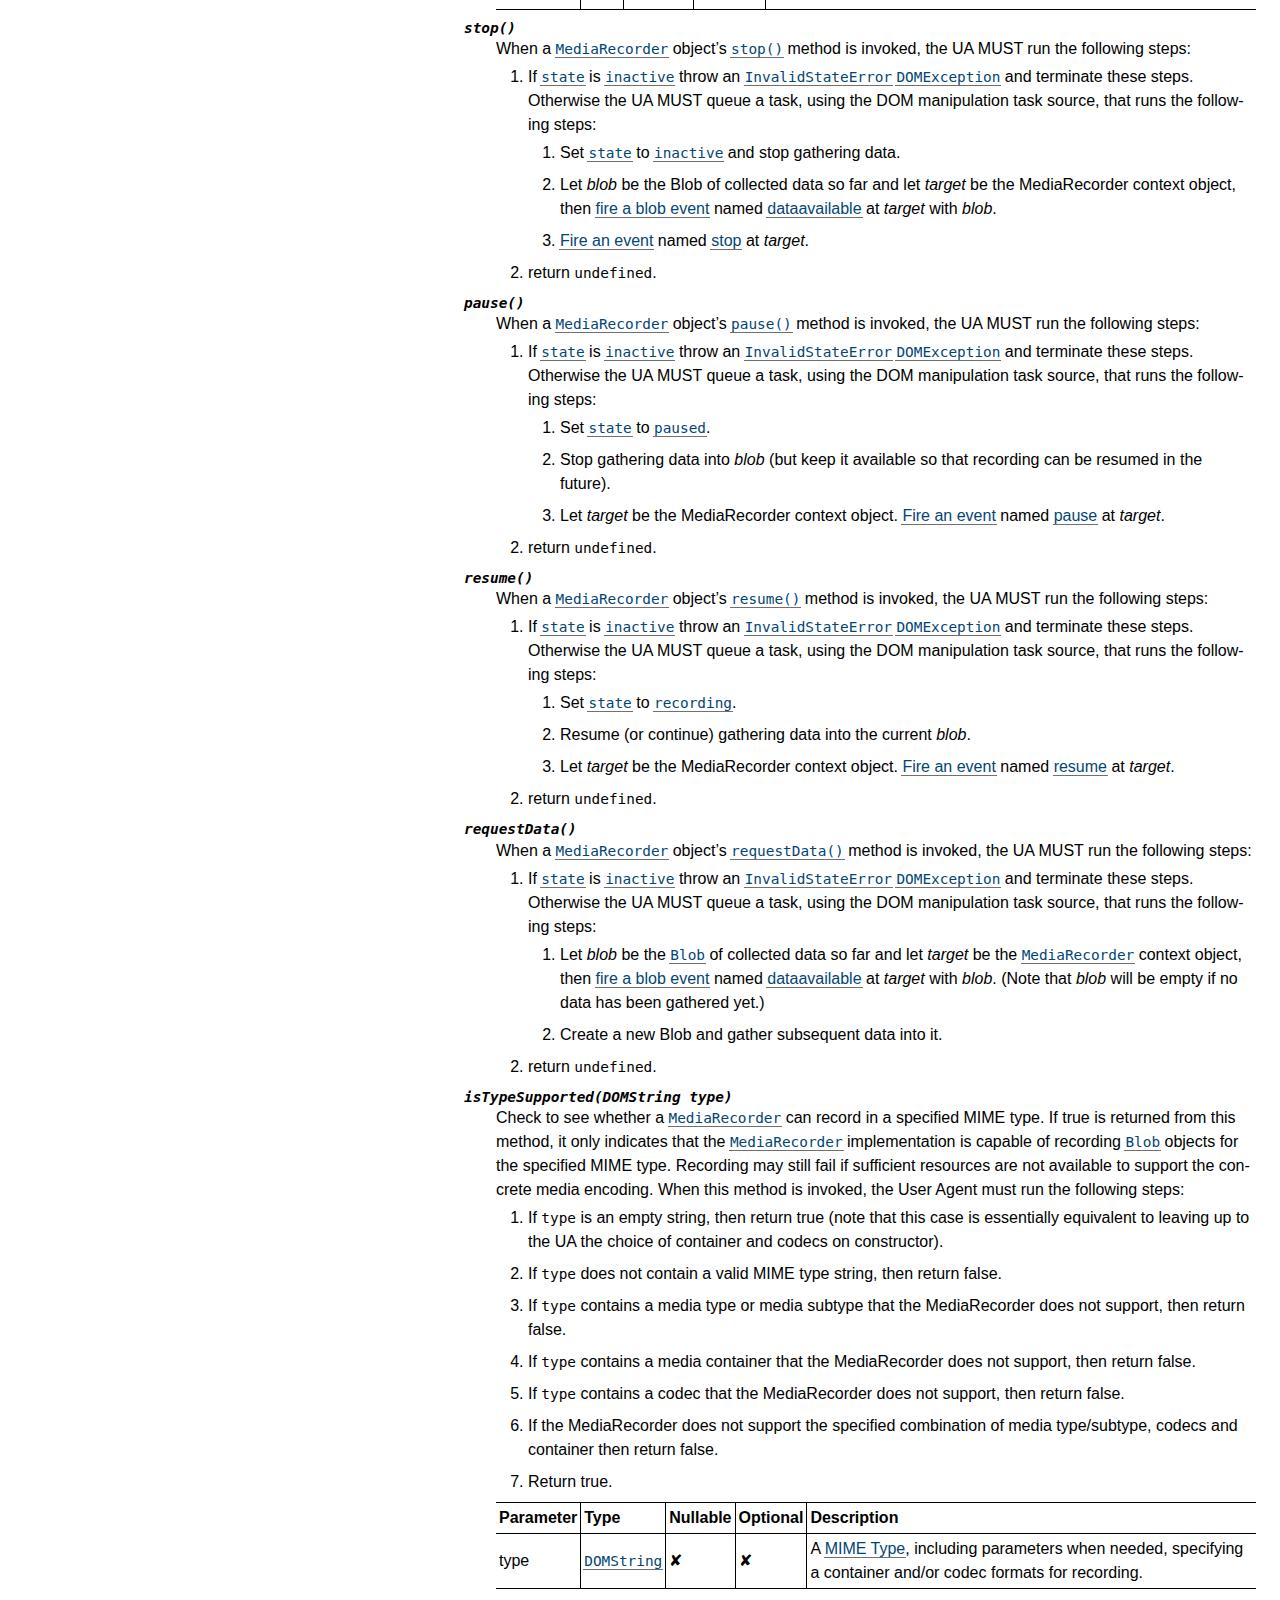
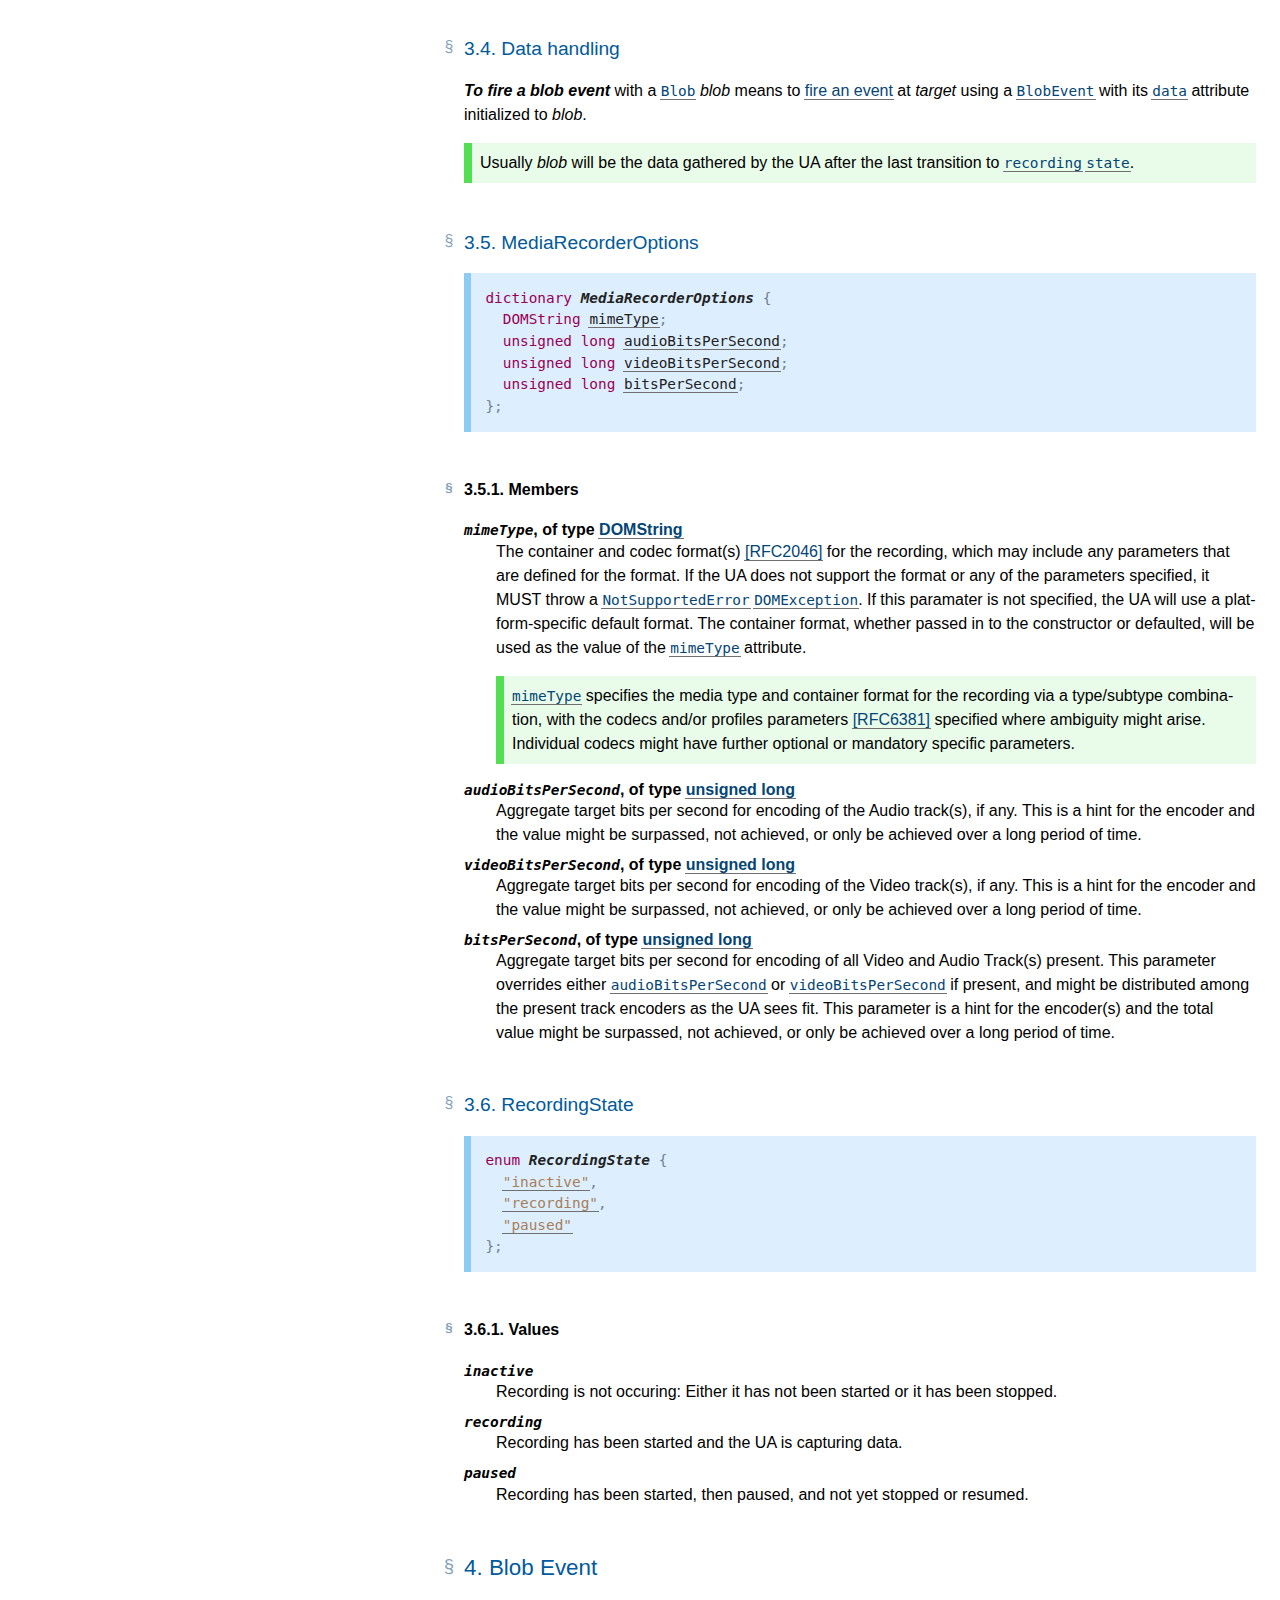
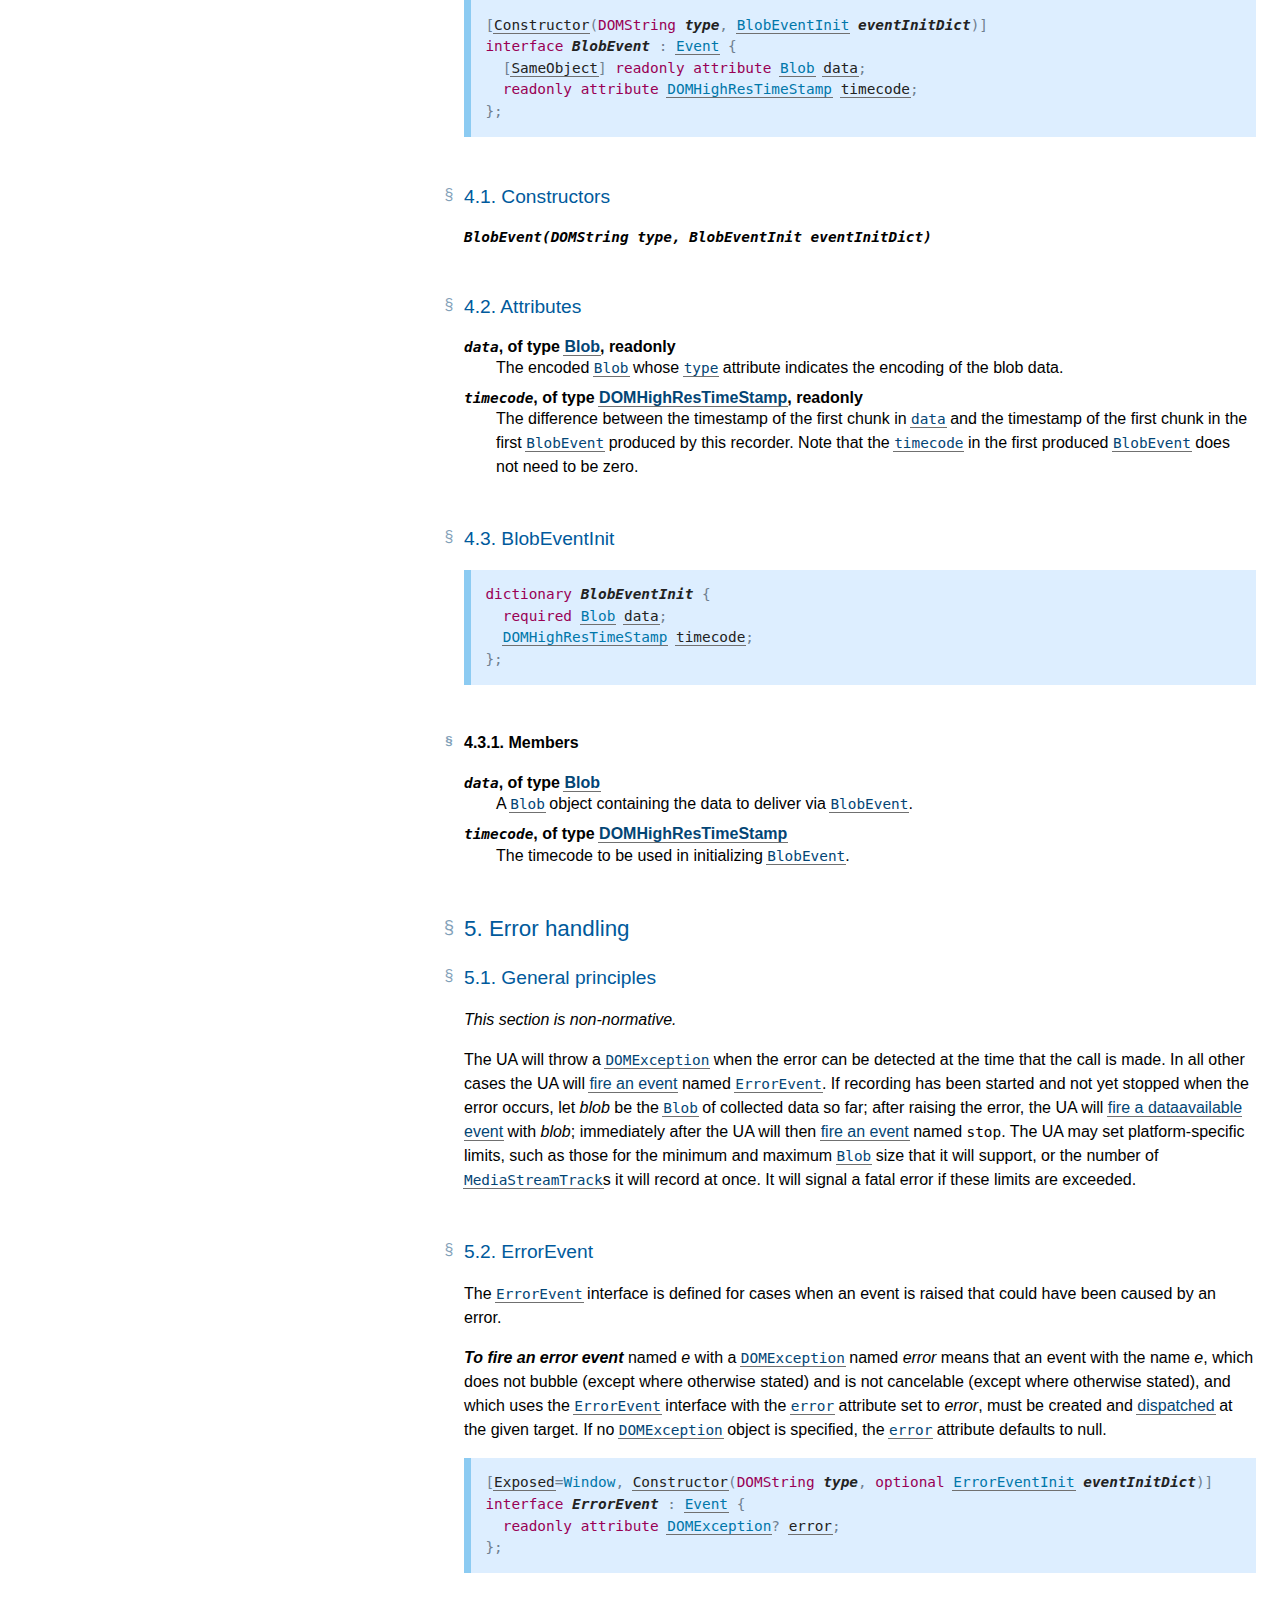
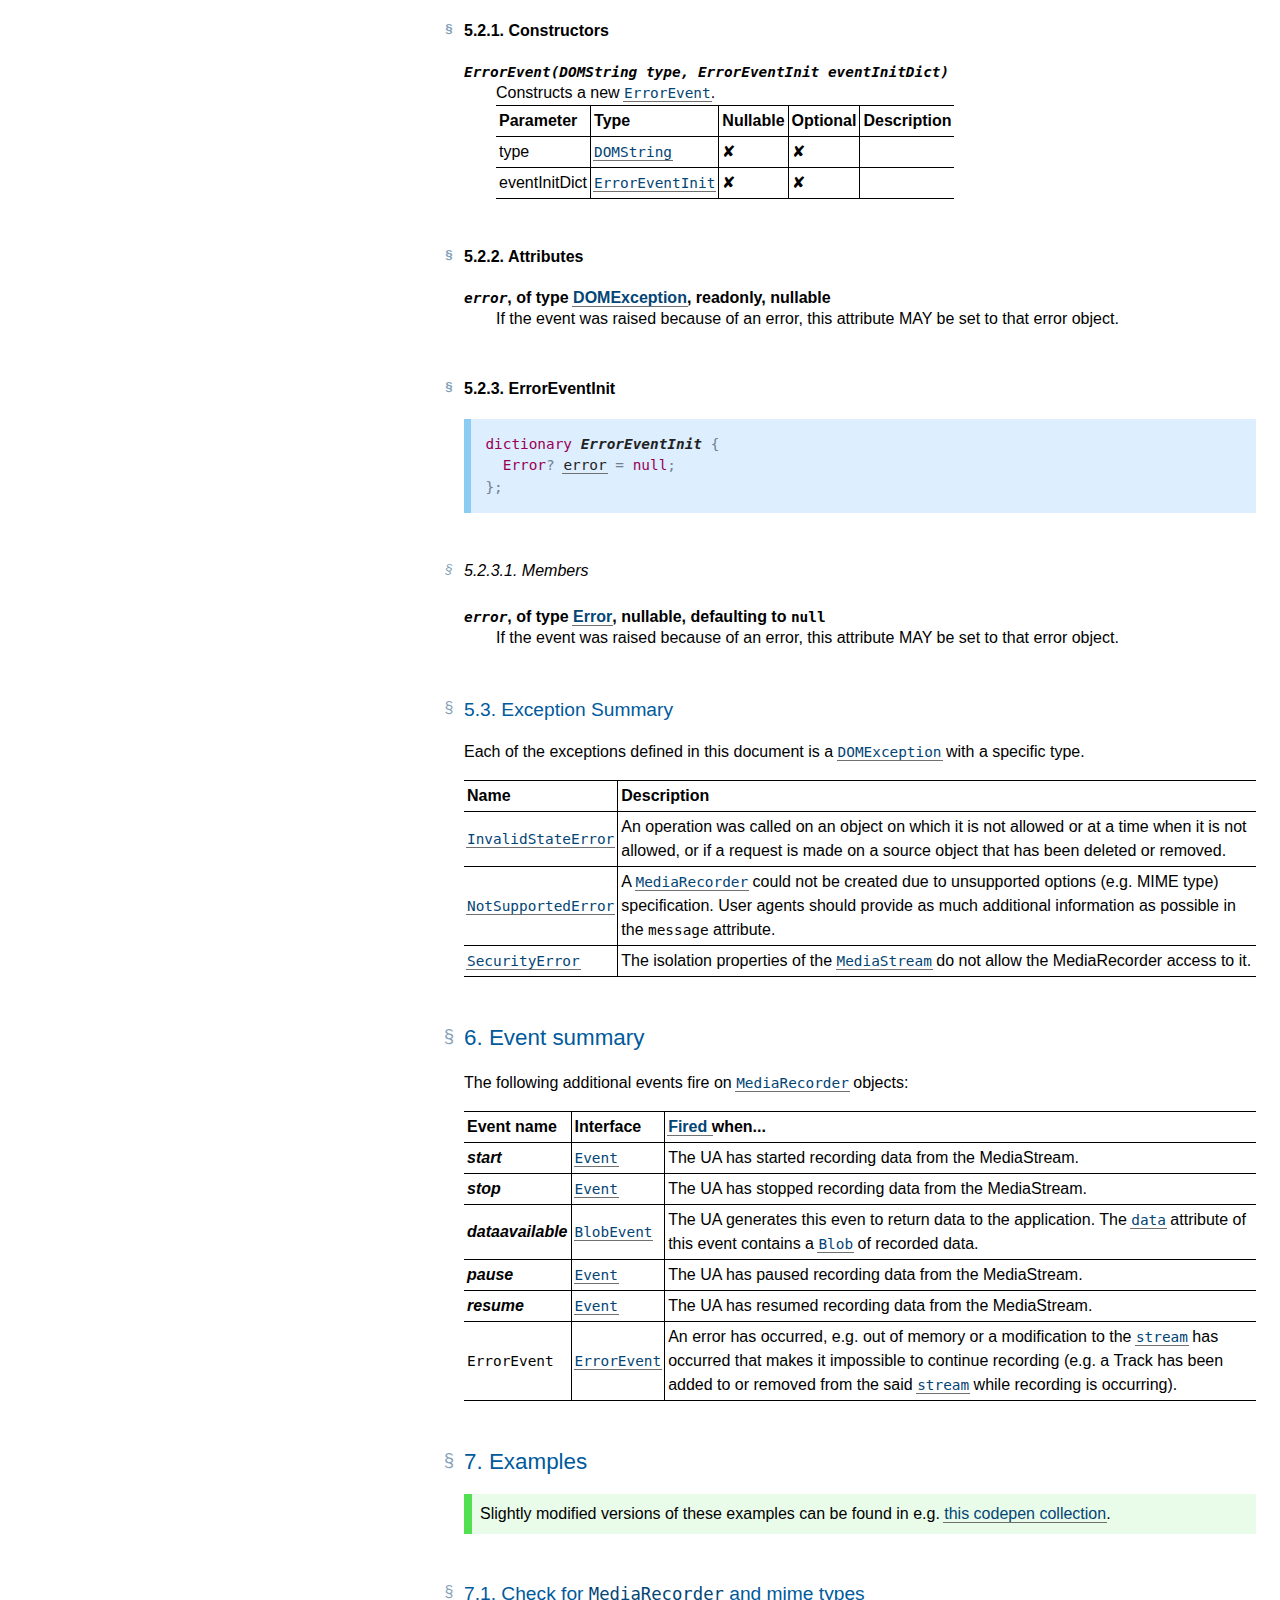
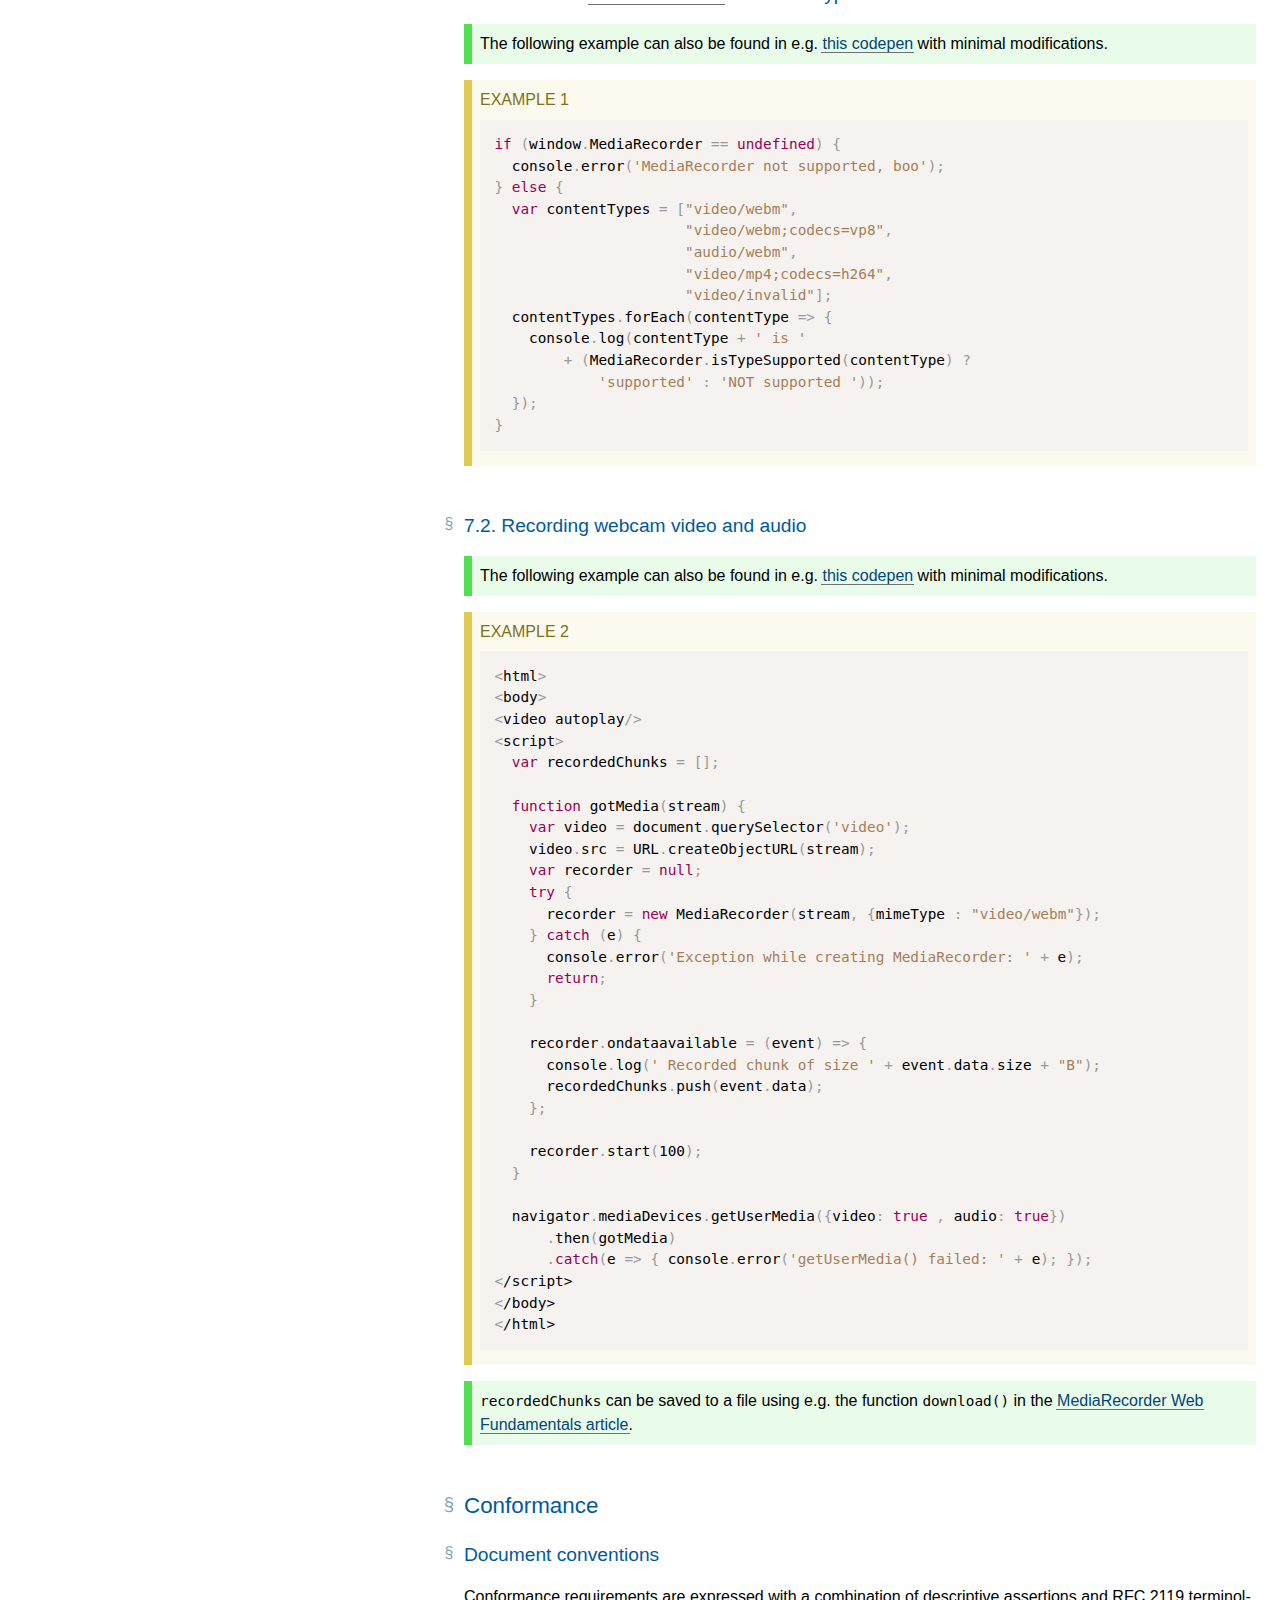
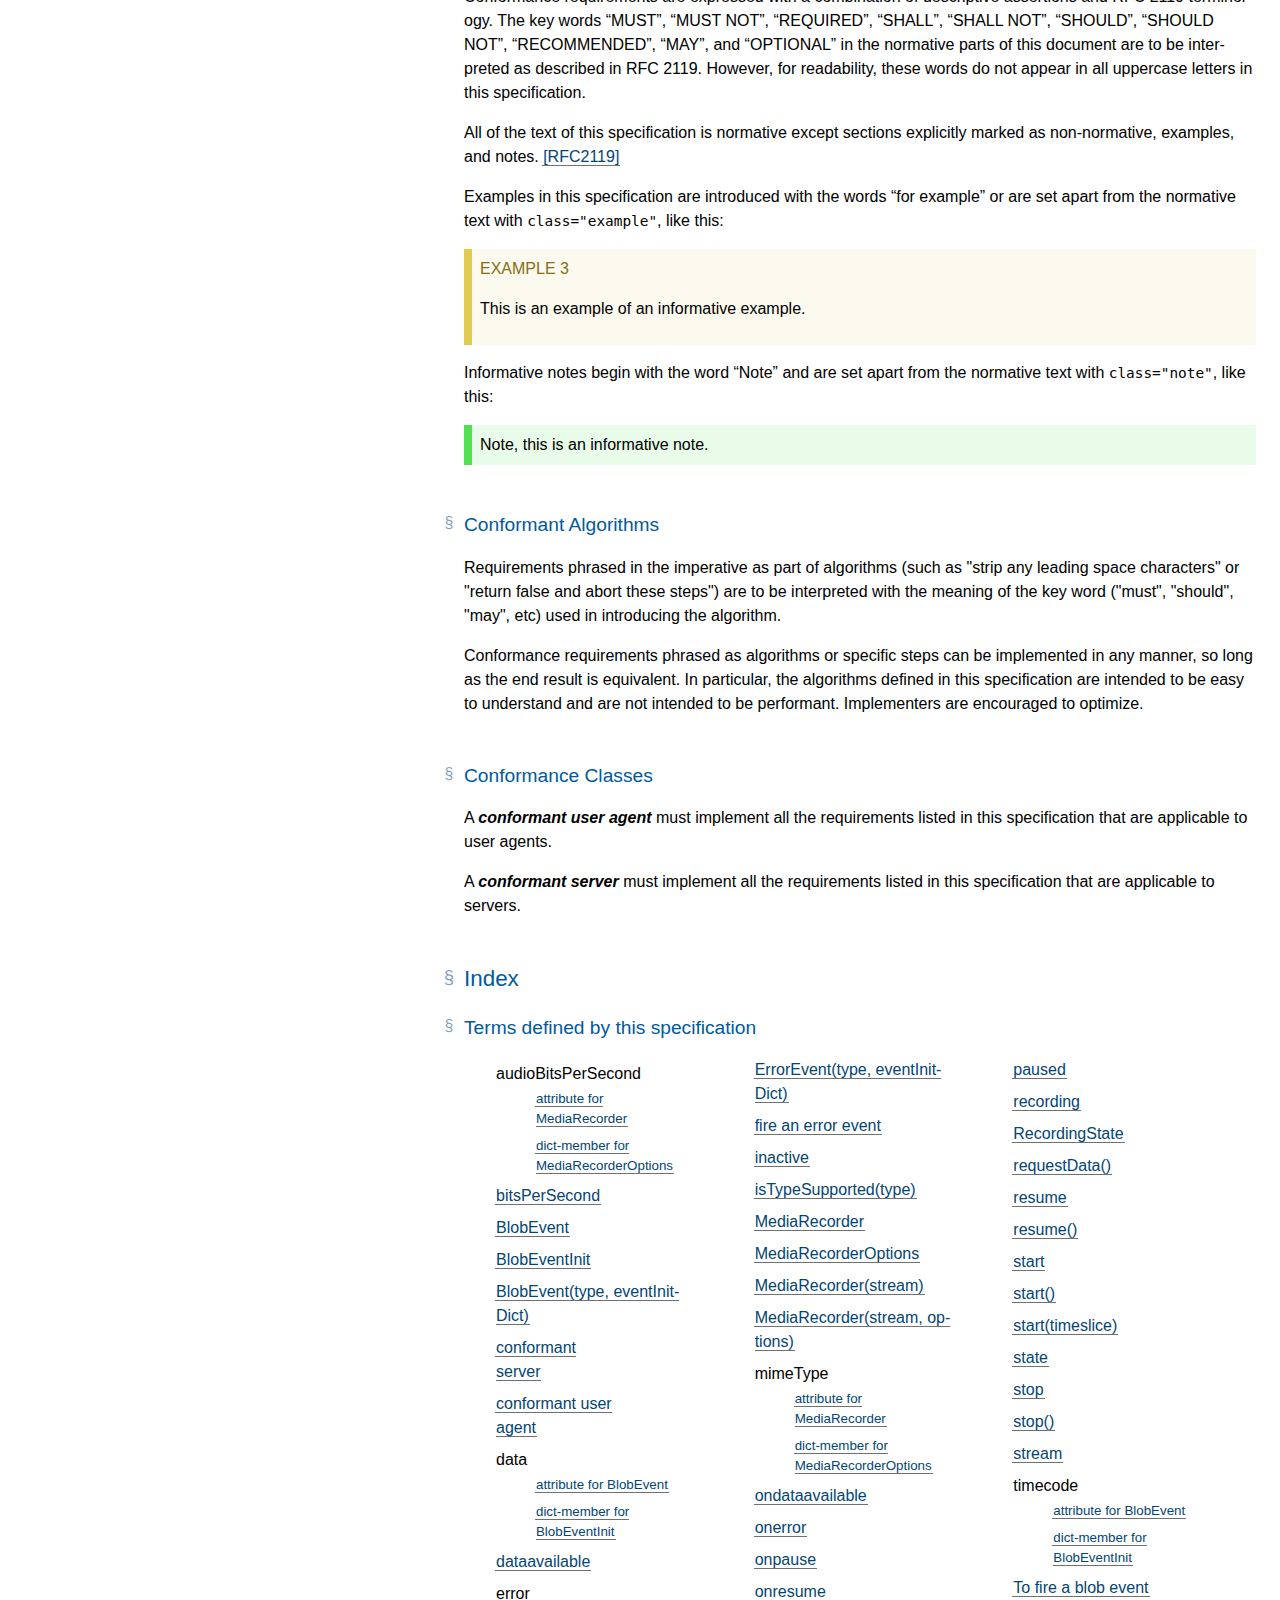
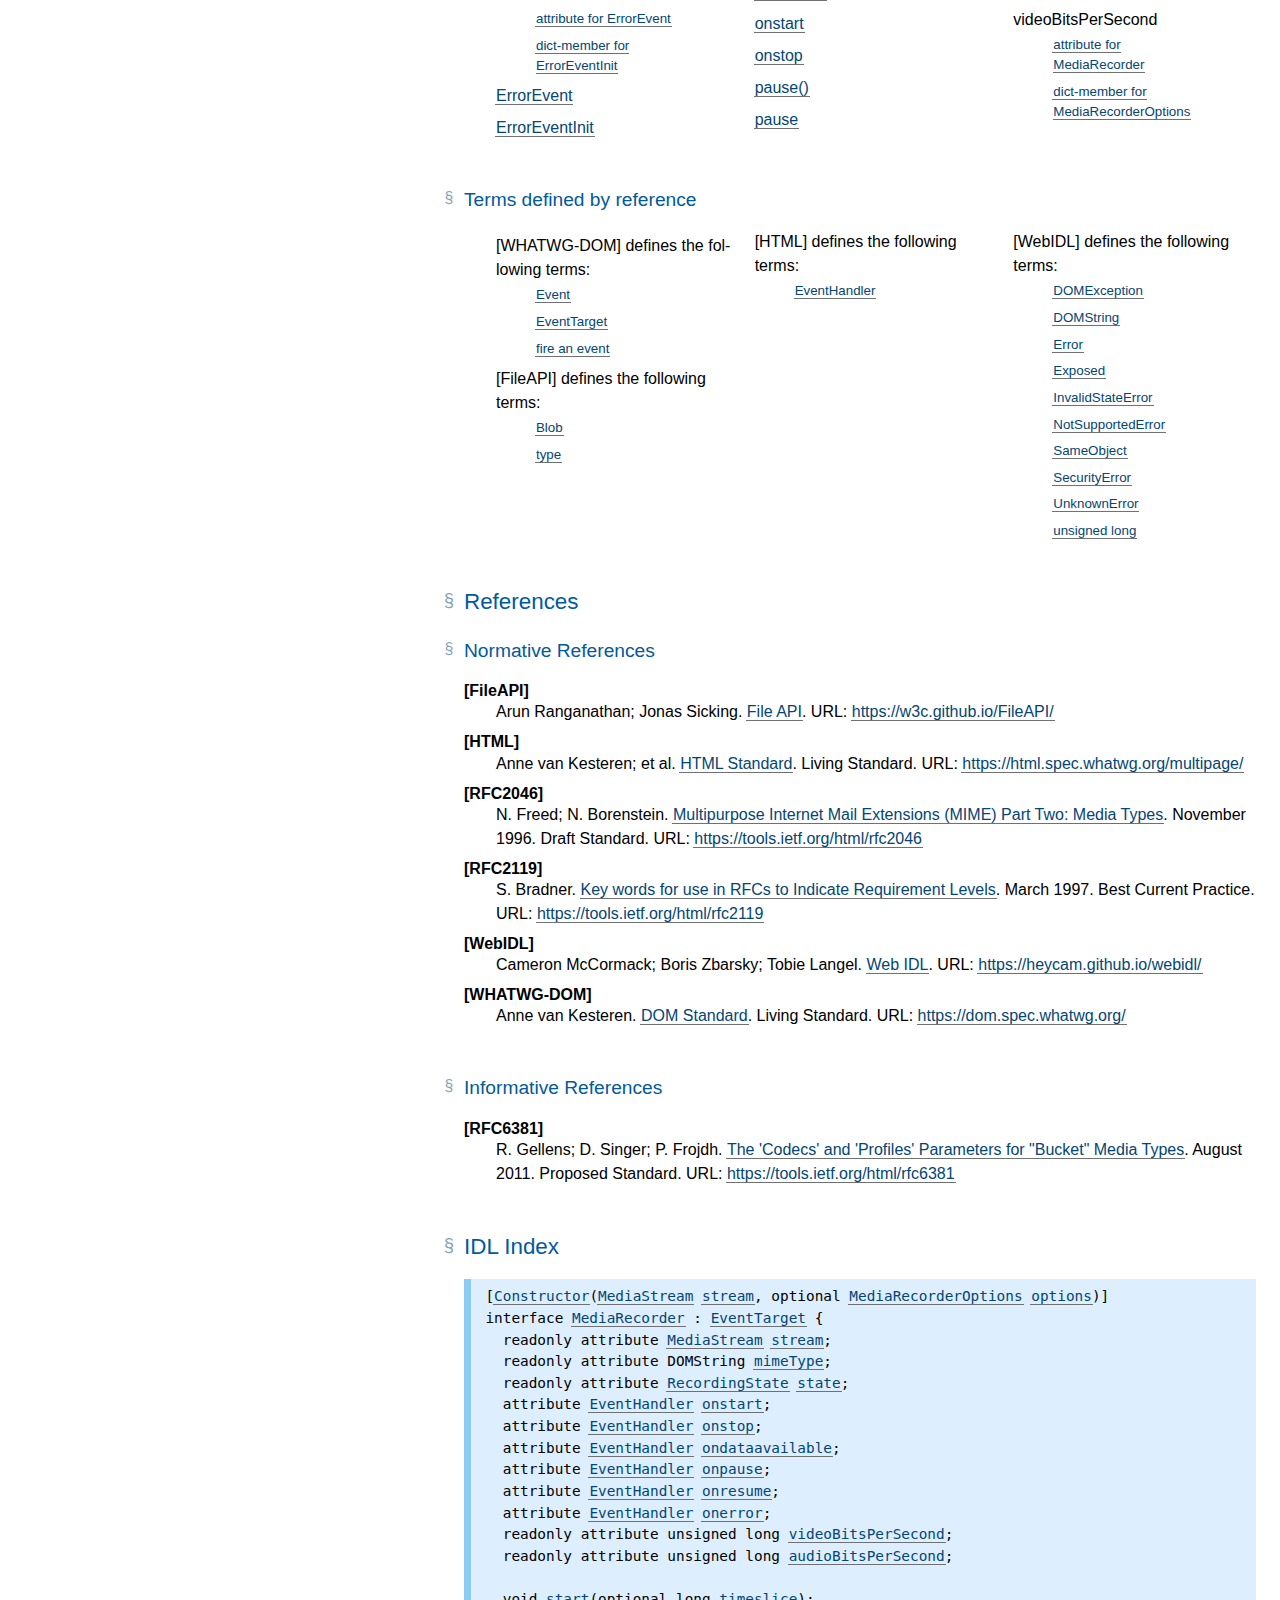
==== commit 4783b721: "Added timecode thingy to BlobEvent" ====
--- a/index3.html
+++ b/index3.html
@@ -1940,7 +1940,8 @@
    <h2 class="heading settled" data-level="4" id="blobevent-section"><span class="secno">4. </span><span class="content">Blob Event</span><a class="self-link" href="#blobevent-section"></a></h2>
 <pre class="idl highlight def">[<a class="nv idl-code" data-link-type="constructor" href="#dom-blobevent-blobevent" id="ref-for-dom-blobevent-blobevent-1">Constructor</a>(<span class="kt">DOMString</span> <dfn class="nv idl-code" data-dfn-for="BlobEvent/BlobEvent(type, eventInitDict)" data-dfn-type="argument" data-export="" id="dom-blobevent-blobevent-type-eventinitdict-type">type<a class="self-link" href="#dom-blobevent-blobevent-type-eventinitdict-type"></a></dfn>, <a class="n" data-link-type="idl-name" href="#dictdef-blobeventinit" id="ref-for-dictdef-blobeventinit-1">BlobEventInit</a> <dfn class="nv idl-code" data-dfn-for="BlobEvent/BlobEvent(type, eventInitDict)" data-dfn-type="argument" data-export="" id="dom-blobevent-blobevent-type-eventinitdict-eventinitdict">eventInitDict<a class="self-link" href="#dom-blobevent-blobevent-type-eventinitdict-eventinitdict"></a></dfn>)]
 <span class="kt">interface</span> <dfn class="nv dfn-paneled idl-code" data-dfn-type="interface" data-export="" id="blobevent">BlobEvent</dfn> : <a class="n" data-link-type="idl-name" href="https://dom.spec.whatwg.org/#event">Event</a> {
-  <span class="kt">readonly</span> <span class="kt">attribute</span> <a class="n" data-link-type="idl-name" href="https://w3c.github.io/FileAPI/#dfn-Blob">Blob</a> <a class="nv idl-code" data-link-type="attribute" data-readonly="" data-type="Blob" href="#dom-blobevent-data" id="ref-for-dom-blobevent-data-3">data</a>;
+  [<a class="nv idl-code" data-link-type="extended-attribute" href="https://heycam.github.io/webidl/#SameObject">SameObject</a>] <span class="kt">readonly</span> <span class="kt">attribute</span> <a class="n" data-link-type="idl-name" href="https://w3c.github.io/FileAPI/#dfn-Blob">Blob</a> <a class="nv idl-code" data-link-type="attribute" data-readonly="" data-type="Blob" href="#dom-blobevent-data" id="ref-for-dom-blobevent-data-3">data</a>;
+  <span class="kt">readonly</span> <span class="kt">attribute</span> <a class="n" data-link-type="idl-name" href="https://www.w3.org/TR/hr-time-2/#dom-domhighrestimestamp">DOMHighResTimeStamp</a> <a class="nv idl-code" data-link-type="attribute" data-readonly="" data-type="DOMHighResTimeStamp" href="#dom-blobevent-timecode" id="ref-for-dom-blobevent-timecode-1">timecode</a>;
 };
 </pre>
    <h3 class="heading settled" data-level="4.1" id="blobevent-constructor"><span class="secno">4.1. </span><span class="content">Constructors</span><a class="self-link" href="#blobevent-constructor"></a></h3>
@@ -1951,18 +1952,23 @@
    <h3 class="heading settled" data-level="4.2" id="blobevent-attributes"><span class="secno">4.2. </span><span class="content">Attributes</span><a class="self-link" href="#blobevent-attributes"></a></h3>
    <dl class="domintro">
     <dt><dfn class="dfn-paneled idl-code" data-dfn-for="BlobEvent" data-dfn-type="attribute" data-export="" id="dom-blobevent-data"><code>data</code></dfn>, <span> of type <a data-link-type="idl-name" href="https://w3c.github.io/FileAPI/#dfn-Blob">Blob</a>, readonly</span>
-    <dd>Returns a <code class="idl"><a data-link-type="idl" href="https://w3c.github.io/FileAPI/#dfn-Blob">Blob</a></code> object whose <code class="idl"><a data-link-type="idl" href="https://w3c.github.io/FileAPI/#dfn-type">type</a></code> attribute indicates the
-  encoding of the blob data.
+    <dd>The encoded <code class="idl"><a data-link-type="idl" href="https://w3c.github.io/FileAPI/#dfn-Blob">Blob</a></code> whose <code class="idl"><a data-link-type="idl" href="https://w3c.github.io/FileAPI/#dfn-type">type</a></code> attribute indicates the
+  encoding of the blob data. 
+    <dt><dfn class="dfn-paneled idl-code" data-dfn-for="BlobEvent" data-dfn-type="attribute" data-export="" id="dom-blobevent-timecode"><code>timecode</code></dfn>, <span> of type <a data-link-type="idl-name" href="https://www.w3.org/TR/hr-time-2/#dom-domhighrestimestamp">DOMHighResTimeStamp</a>, readonly</span>
+    <dd>The difference between the timestamp of the first chunk in <code class="idl"><a data-link-type="idl" href="#dom-blobevent-data" id="ref-for-dom-blobevent-data-4">data</a></code> and the timestamp of the first chunk in the first <code class="idl"><a data-link-type="idl" href="#blobevent" id="ref-for-blobevent-2">BlobEvent</a></code> produced by this recorder.  Note that the <code class="idl"><a data-link-type="idl" href="#dom-blobevent-timecode" id="ref-for-dom-blobevent-timecode-2">timecode</a></code> in the first produced <code class="idl"><a data-link-type="idl" href="#blobevent" id="ref-for-blobevent-3">BlobEvent</a></code> does not need to be zero. 
    </dl>
    <h3 class="heading settled" data-level="4.3" id="blobeventinit"><span class="secno">4.3. </span><span class="content">BlobEventInit</span><a class="self-link" href="#blobeventinit"></a></h3>
 <pre class="idl highlight def"><span class="kt">dictionary</span> <dfn class="nv dfn-paneled idl-code" data-dfn-type="dictionary" data-export="" id="dictdef-blobeventinit">BlobEventInit</dfn> {
   <span class="kt">required</span> <a class="n" data-link-type="idl-name" href="https://w3c.github.io/FileAPI/#dfn-Blob">Blob</a> <a class="nv idl-code" data-link-type="dict-member" data-type="Blob " href="#dom-blobeventinit-data" id="ref-for-dom-blobeventinit-data-1">data</a>;
+  <a class="n" data-link-type="idl-name" href="https://www.w3.org/TR/hr-time-2/#dom-domhighrestimestamp">DOMHighResTimeStamp</a> <a class="nv idl-code" data-link-type="dict-member" data-type="DOMHighResTimeStamp " href="#dom-blobeventinit-timecode" id="ref-for-dom-blobeventinit-timecode-1">timecode</a>;
 };
 </pre>
    <h4 class="heading settled" data-level="4.3.1" id="blobeventinit-members"><span class="secno">4.3.1. </span><span class="content">Members</span><a class="self-link" href="#blobeventinit-members"></a></h4>
    <dl class="domintro">
     <dt><dfn class="dfn-paneled idl-code" data-dfn-for="BlobEventInit" data-dfn-type="dict-member" data-export="" id="dom-blobeventinit-data"><code>data</code></dfn>, <span> of type <a data-link-type="idl-name" href="https://w3c.github.io/FileAPI/#dfn-Blob">Blob</a></span>
-    <dd>A <code class="idl"><a data-link-type="idl" href="https://w3c.github.io/FileAPI/#dfn-Blob">Blob</a></code> object containing the data to deliver via <code class="idl"><a data-link-type="idl" href="#blobevent" id="ref-for-blobevent-2">BlobEvent</a></code>.
+    <dd>A <code class="idl"><a data-link-type="idl" href="https://w3c.github.io/FileAPI/#dfn-Blob">Blob</a></code> object containing the data to deliver via <code class="idl"><a data-link-type="idl" href="#blobevent" id="ref-for-blobevent-4">BlobEvent</a></code>.
+    <dt><dfn class="dfn-paneled idl-code" data-dfn-for="BlobEventInit" data-dfn-type="dict-member" data-export="" id="dom-blobeventinit-timecode"><code>timecode</code></dfn>, <span> of type <a data-link-type="idl-name" href="https://www.w3.org/TR/hr-time-2/#dom-domhighrestimestamp">DOMHighResTimeStamp</a></span>
+    <dd>The timecode to be used in initializing <code class="idl"><a data-link-type="idl" href="#blobevent" id="ref-for-blobevent-5">BlobEvent</a></code>.
    </dl>
    <h2 class="heading settled" data-level="5" id="error-handling"><span class="secno">5. </span><span class="content">Error handling</span><a class="self-link" href="#error-handling"></a></h2>
    <h3 class="heading settled" data-level="5.1" id="error-handling-principles"><span class="secno">5.1. </span><span class="content">General principles</span><a class="self-link" href="#error-handling-principles"></a></h3>
@@ -2076,8 +2082,8 @@
       <td>The UA has stopped recording data from the MediaStream.
      <tr>
       <td><dfn class="dfn-paneled" data-dfn-type="dfn" data-noexport="" id="dataavailable">dataavailable</dfn>
-      <td><code class="idl"><a data-link-type="idl" href="#blobevent" id="ref-for-blobevent-3">BlobEvent</a></code>
-      <td>The UA generates this even to return data to the application. The <code class="idl"><a data-link-type="idl" href="#dom-blobevent-data" id="ref-for-dom-blobevent-data-4">data</a></code> attribute of this event contains a <code class="idl"><a data-link-type="idl" href="https://w3c.github.io/FileAPI/#dfn-Blob">Blob</a></code> of recorded
+      <td><code class="idl"><a data-link-type="idl" href="#blobevent" id="ref-for-blobevent-6">BlobEvent</a></code>
+      <td>The UA generates this even to return data to the application. The <code class="idl"><a data-link-type="idl" href="#dom-blobevent-data" id="ref-for-dom-blobevent-data-5">data</a></code> attribute of this event contains a <code class="idl"><a data-link-type="idl" href="https://w3c.github.io/FileAPI/#dfn-Blob">Blob</a></code> of recorded
       data.
      <tr>
       <td><dfn class="dfn-paneled" data-dfn-type="dfn" data-noexport="" id="pause">pause</dfn>
@@ -2260,6 +2266,12 @@
    <li><a href="#stop">stop</a><span>, in §6</span>
    <li><a href="#dom-mediarecorder-stop">stop()</a><span>, in §3.3</span>
    <li><a href="#dom-mediarecorder-stream">stream</a><span>, in §3.2</span>
+   <li>
+    timecode
+    <ul>
+     <li><a href="#dom-blobevent-timecode">attribute for BlobEvent</a><span>, in §4.2</span>
+     <li><a href="#dom-blobeventinit-timecode">dict-member for BlobEventInit</a><span>, in §4.3.1</span>
+    </ul>
    <li><a href="#to-fire-a-blob-event">To fire a blob event</a><span>, in §3.4</span>
    <li>
     videoBitsPerSecond
@@ -2297,6 +2309,7 @@
      <li><a href="https://heycam.github.io/webidl/#Exposed">Exposed</a>
      <li><a href="https://heycam.github.io/webidl/#invalidstateerror">InvalidStateError</a>
      <li><a href="https://heycam.github.io/webidl/#notsupportederror">NotSupportedError</a>
+     <li><a href="https://heycam.github.io/webidl/#SameObject">SameObject</a>
      <li><a href="https://heycam.github.io/webidl/#securityerror">SecurityError</a>
      <li><a href="https://heycam.github.io/webidl/#unknownerror">UnknownError</a>
      <li><a href="https://heycam.github.io/webidl/#idl-unsigned-long">unsigned long</a>
@@ -2362,11 +2375,13 @@
 
 [<a class="nv idl-code" data-link-type="constructor" href="#dom-blobevent-blobevent">Constructor</a>(<span class="kt">DOMString</span> <a class="nv" href="#dom-blobevent-blobevent-type-eventinitdict-type">type</a>, <a class="n" data-link-type="idl-name" href="#dictdef-blobeventinit">BlobEventInit</a> <a class="nv" href="#dom-blobevent-blobevent-type-eventinitdict-eventinitdict">eventInitDict</a>)]
 <span class="kt">interface</span> <a class="nv" href="#blobevent">BlobEvent</a> : <a class="n" data-link-type="idl-name" href="https://dom.spec.whatwg.org/#event">Event</a> {
-  <span class="kt">readonly</span> <span class="kt">attribute</span> <a class="n" data-link-type="idl-name" href="https://w3c.github.io/FileAPI/#dfn-Blob">Blob</a> <a class="nv idl-code" data-link-type="attribute" data-readonly="" data-type="Blob" href="#dom-blobevent-data">data</a>;
+  [<a class="nv idl-code" data-link-type="extended-attribute" href="https://heycam.github.io/webidl/#SameObject">SameObject</a>] <span class="kt">readonly</span> <span class="kt">attribute</span> <a class="n" data-link-type="idl-name" href="https://w3c.github.io/FileAPI/#dfn-Blob">Blob</a> <a class="nv idl-code" data-link-type="attribute" data-readonly="" data-type="Blob" href="#dom-blobevent-data">data</a>;
+  <span class="kt">readonly</span> <span class="kt">attribute</span> <a class="n" data-link-type="idl-name" href="https://www.w3.org/TR/hr-time-2/#dom-domhighrestimestamp">DOMHighResTimeStamp</a> <a class="nv idl-code" data-link-type="attribute" data-readonly="" data-type="DOMHighResTimeStamp" href="#dom-blobevent-timecode">timecode</a>;
 };
 
 <span class="kt">dictionary</span> <a class="nv" href="#dictdef-blobeventinit">BlobEventInit</a> {
   <span class="kt">required</span> <a class="n" data-link-type="idl-name" href="https://w3c.github.io/FileAPI/#dfn-Blob">Blob</a> <a class="nv idl-code" data-link-type="dict-member" data-type="Blob " href="#dom-blobeventinit-data">data</a>;
+  <a class="n" data-link-type="idl-name" href="https://www.w3.org/TR/hr-time-2/#dom-domhighrestimestamp">DOMHighResTimeStamp</a> <a class="nv idl-code" data-link-type="dict-member" data-type="DOMHighResTimeStamp " href="#dom-blobeventinit-timecode">timecode</a>;
 };
 
 [<a class="nv idl-code" data-link-type="extended-attribute" href="https://heycam.github.io/webidl/#Exposed">Exposed</a>=<span class="n">Window</span>, <a class="nv idl-code" data-link-type="constructor" href="#dom-errorevent-errorevent">Constructor</a>(<span class="kt">DOMString</span> <a class="nv" href="#dom-errorevent-errorevent-type-eventinitdict-type">type</a>, <span class="kt">optional</span> <a class="n" data-link-type="idl-name" href="#dictdef-erroreventinit">ErrorEventInit</a> <a class="nv" href="#dom-errorevent-errorevent-type-eventinitdict-eventinitdict">eventInitDict</a>)]
@@ -2597,8 +2612,9 @@
    <b><a href="#blobevent">#blobevent</a></b><b>Referenced in:</b>
    <ul>
     <li><a href="#ref-for-blobevent-1">3.4. Data handling</a>
-    <li><a href="#ref-for-blobevent-2">4.3.1. Members</a>
-    <li><a href="#ref-for-blobevent-3">6. Event summary</a>
+    <li><a href="#ref-for-blobevent-2">4.2. Attributes</a> <a href="#ref-for-blobevent-3">(2)</a>
+    <li><a href="#ref-for-blobevent-4">4.3.1. Members</a> <a href="#ref-for-blobevent-5">(2)</a>
+    <li><a href="#ref-for-blobevent-6">6. Event summary</a>
    </ul>
   </aside>
   <aside class="dfn-panel" data-for="dom-blobevent-blobevent">
@@ -2613,7 +2629,15 @@
     <li><a href="#ref-for-dom-blobevent-data-1">3.2. Attributes</a>
     <li><a href="#ref-for-dom-blobevent-data-2">3.4. Data handling</a>
     <li><a href="#ref-for-dom-blobevent-data-3">4. Blob Event</a>
-    <li><a href="#ref-for-dom-blobevent-data-4">6. Event summary</a>
+    <li><a href="#ref-for-dom-blobevent-data-4">4.2. Attributes</a>
+    <li><a href="#ref-for-dom-blobevent-data-5">6. Event summary</a>
+   </ul>
+  </aside>
+  <aside class="dfn-panel" data-for="dom-blobevent-timecode">
+   <b><a href="#dom-blobevent-timecode">#dom-blobevent-timecode</a></b><b>Referenced in:</b>
+   <ul>
+    <li><a href="#ref-for-dom-blobevent-timecode-1">4. Blob Event</a>
+    <li><a href="#ref-for-dom-blobevent-timecode-2">4.2. Attributes</a>
    </ul>
   </aside>
   <aside class="dfn-panel" data-for="dictdef-blobeventinit">
@@ -2626,6 +2650,12 @@
    <b><a href="#dom-blobeventinit-data">#dom-blobeventinit-data</a></b><b>Referenced in:</b>
    <ul>
     <li><a href="#ref-for-dom-blobeventinit-data-1">4.3. BlobEventInit</a>
+   </ul>
+  </aside>
+  <aside class="dfn-panel" data-for="dom-blobeventinit-timecode">
+   <b><a href="#dom-blobeventinit-timecode">#dom-blobeventinit-timecode</a></b><b>Referenced in:</b>
+   <ul>
+    <li><a href="#ref-for-dom-blobeventinit-timecode-1">4.3. BlobEventInit</a>
    </ul>
   </aside>
   <aside class="dfn-panel" data-for="fire-an-error-event">
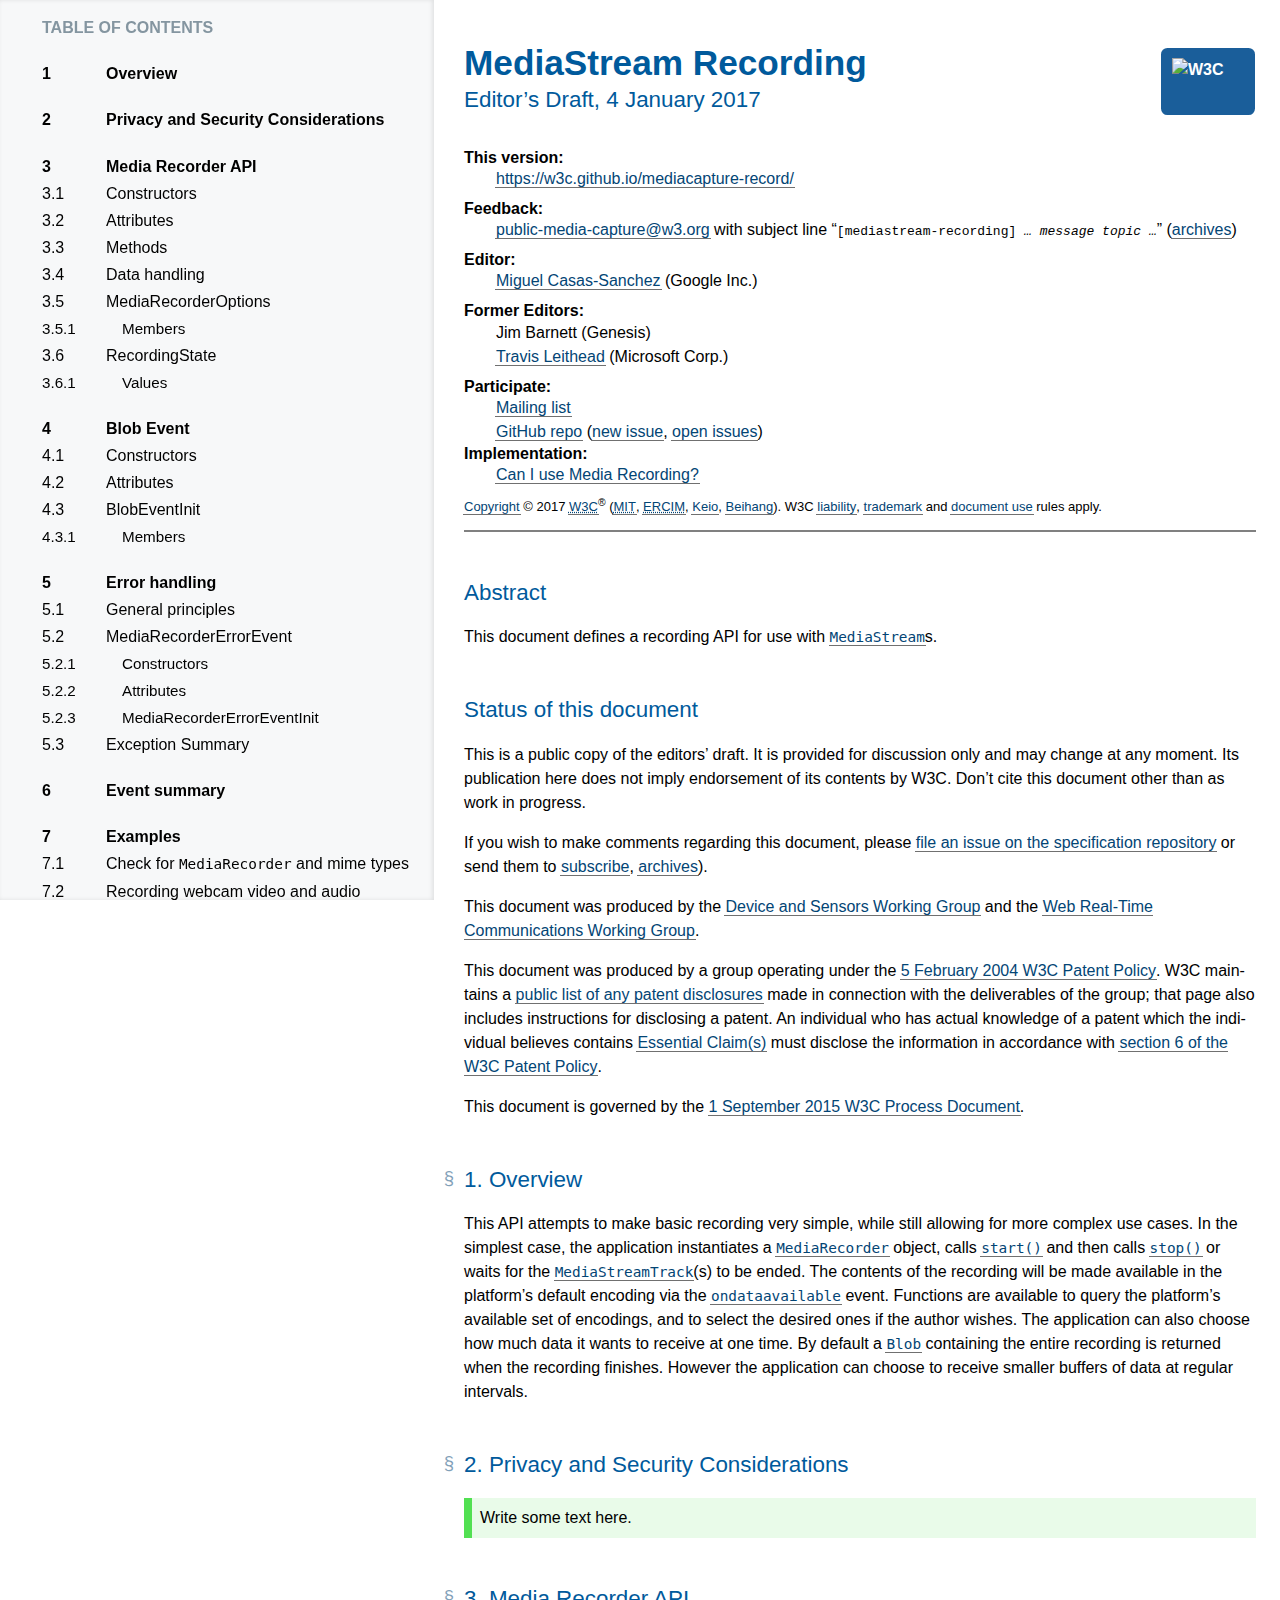
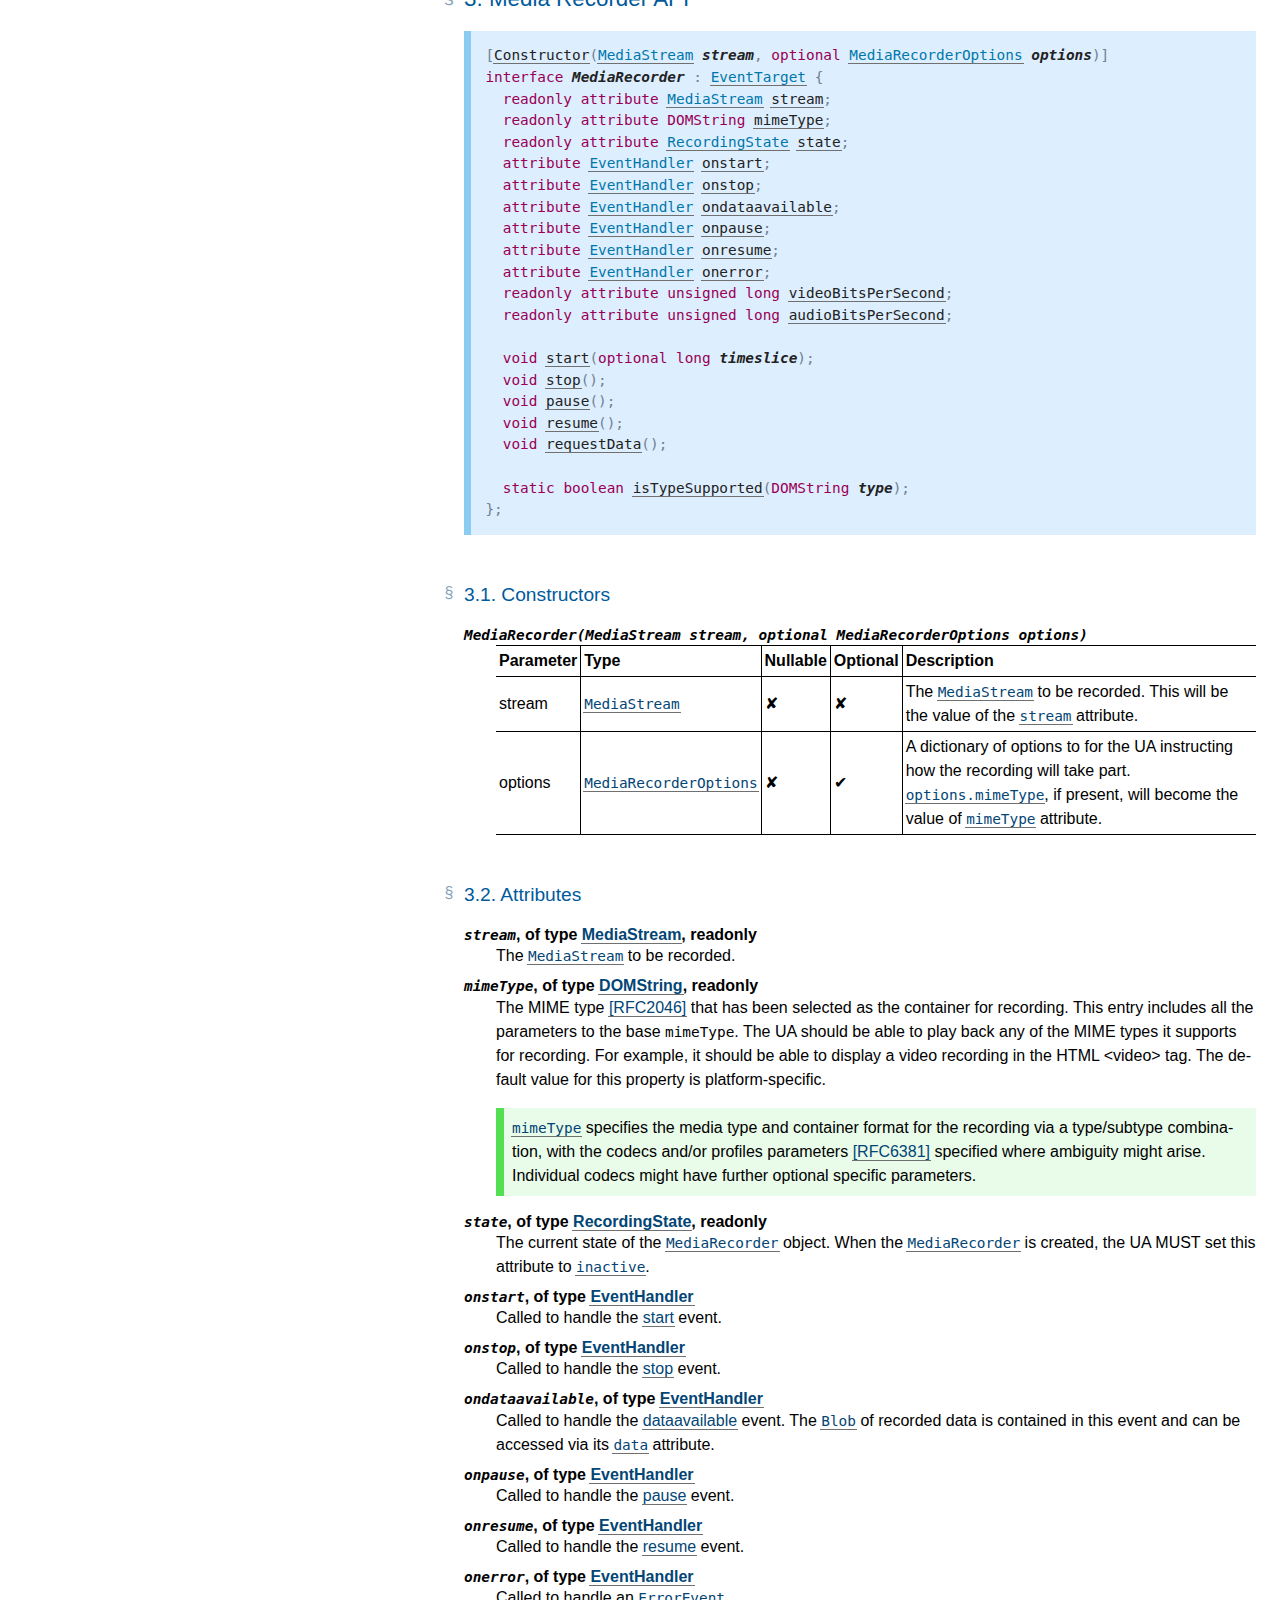
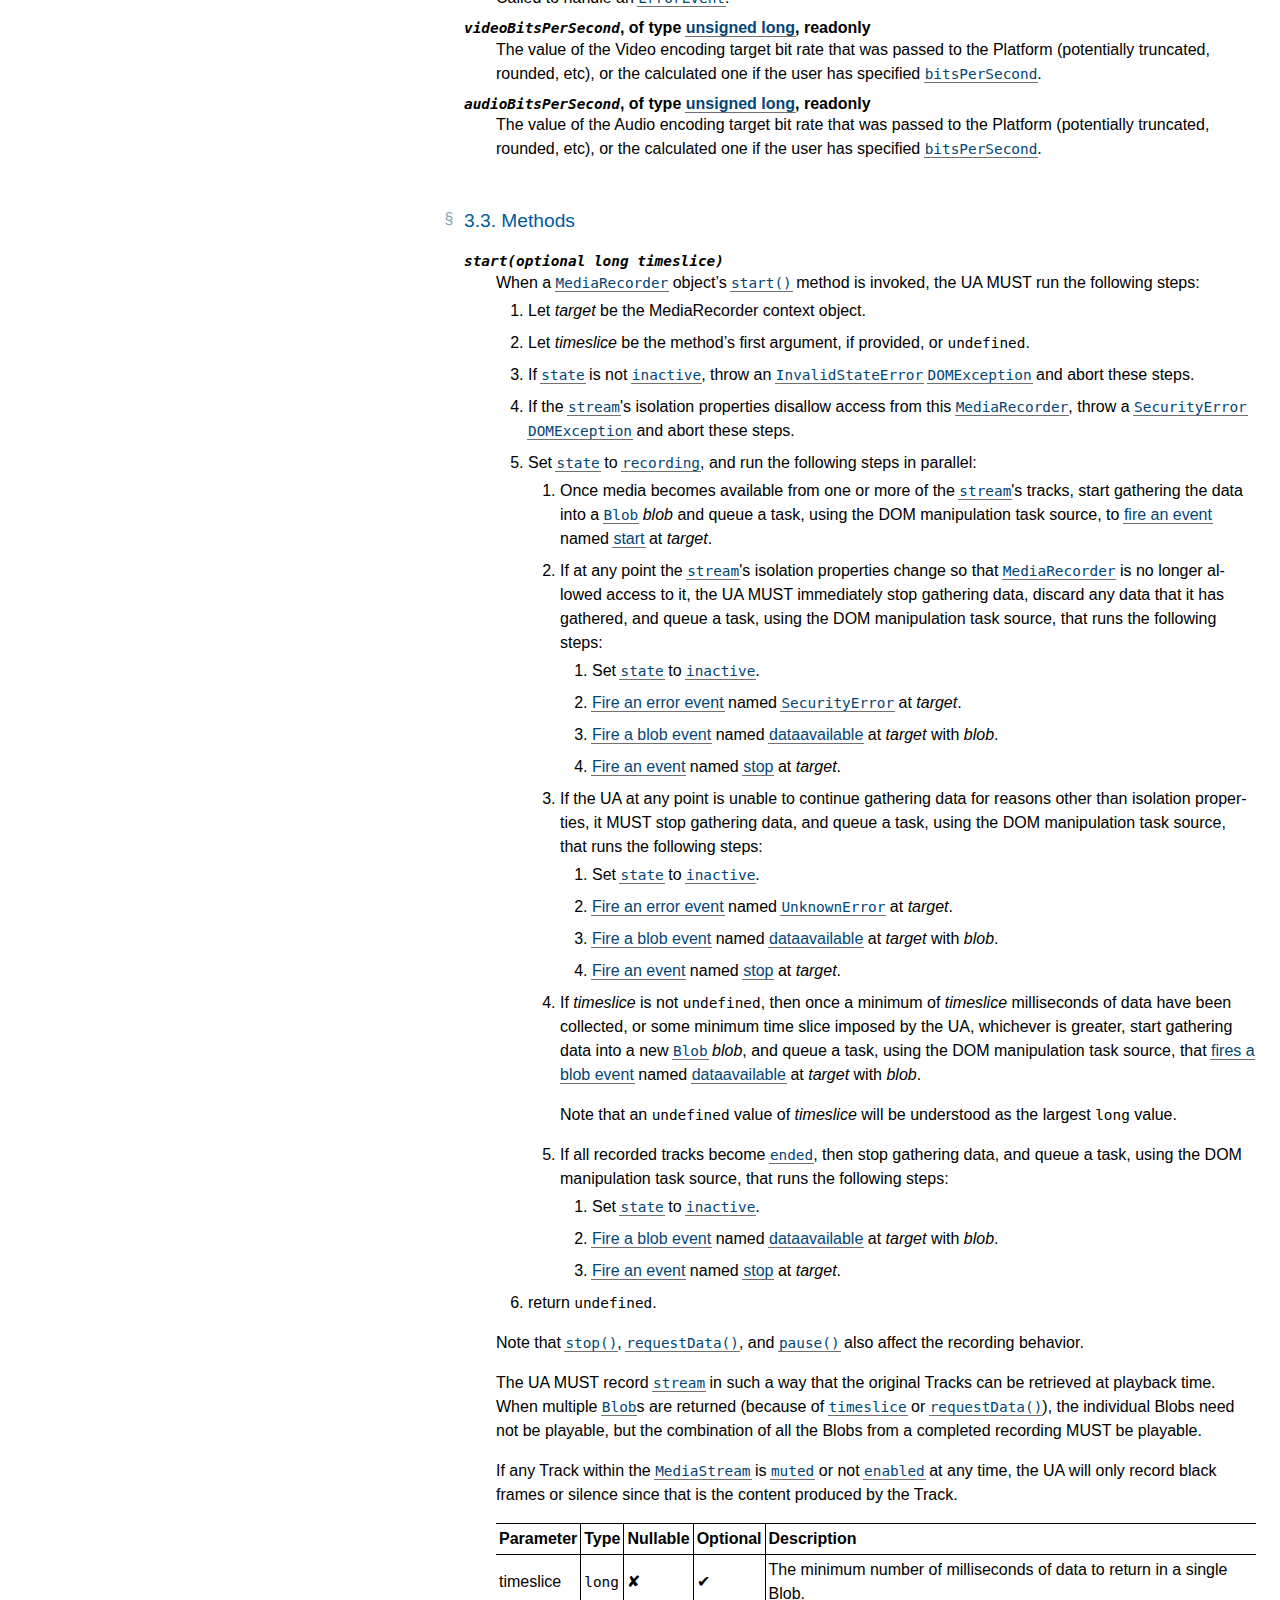
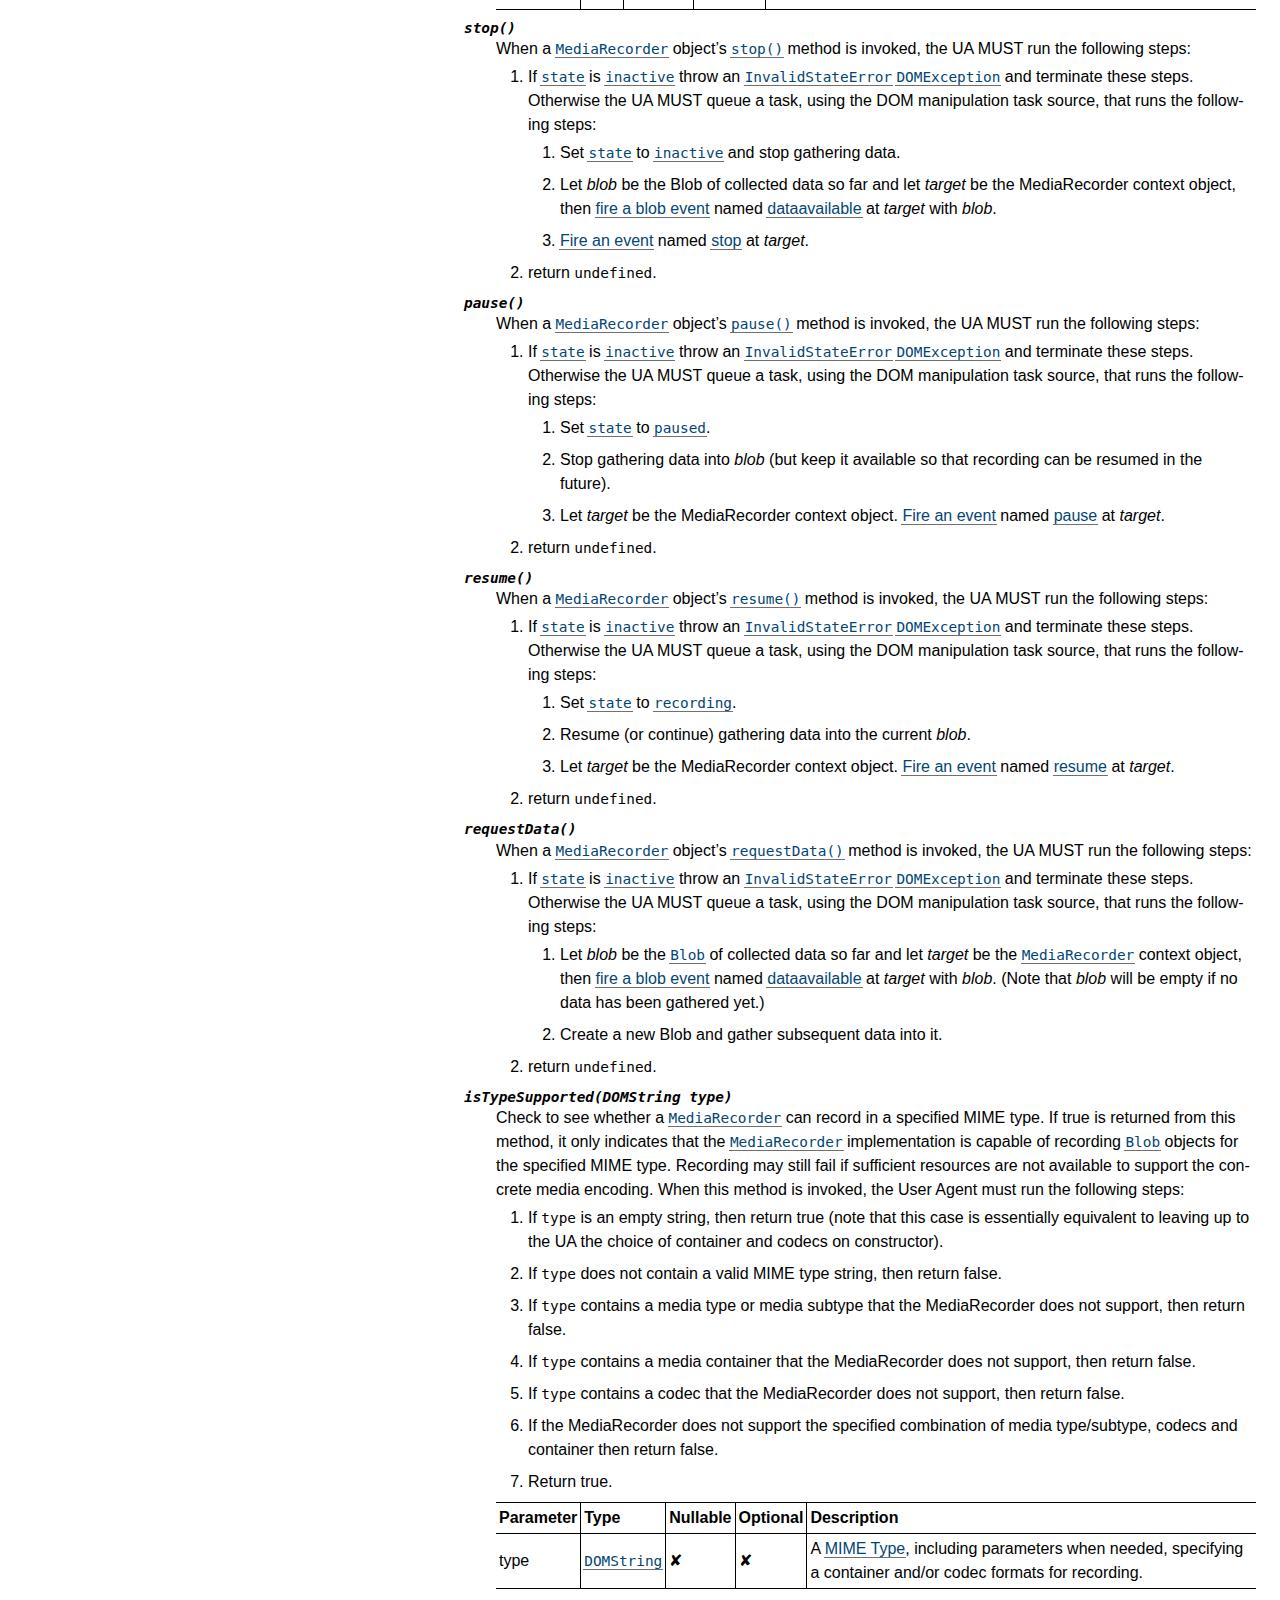
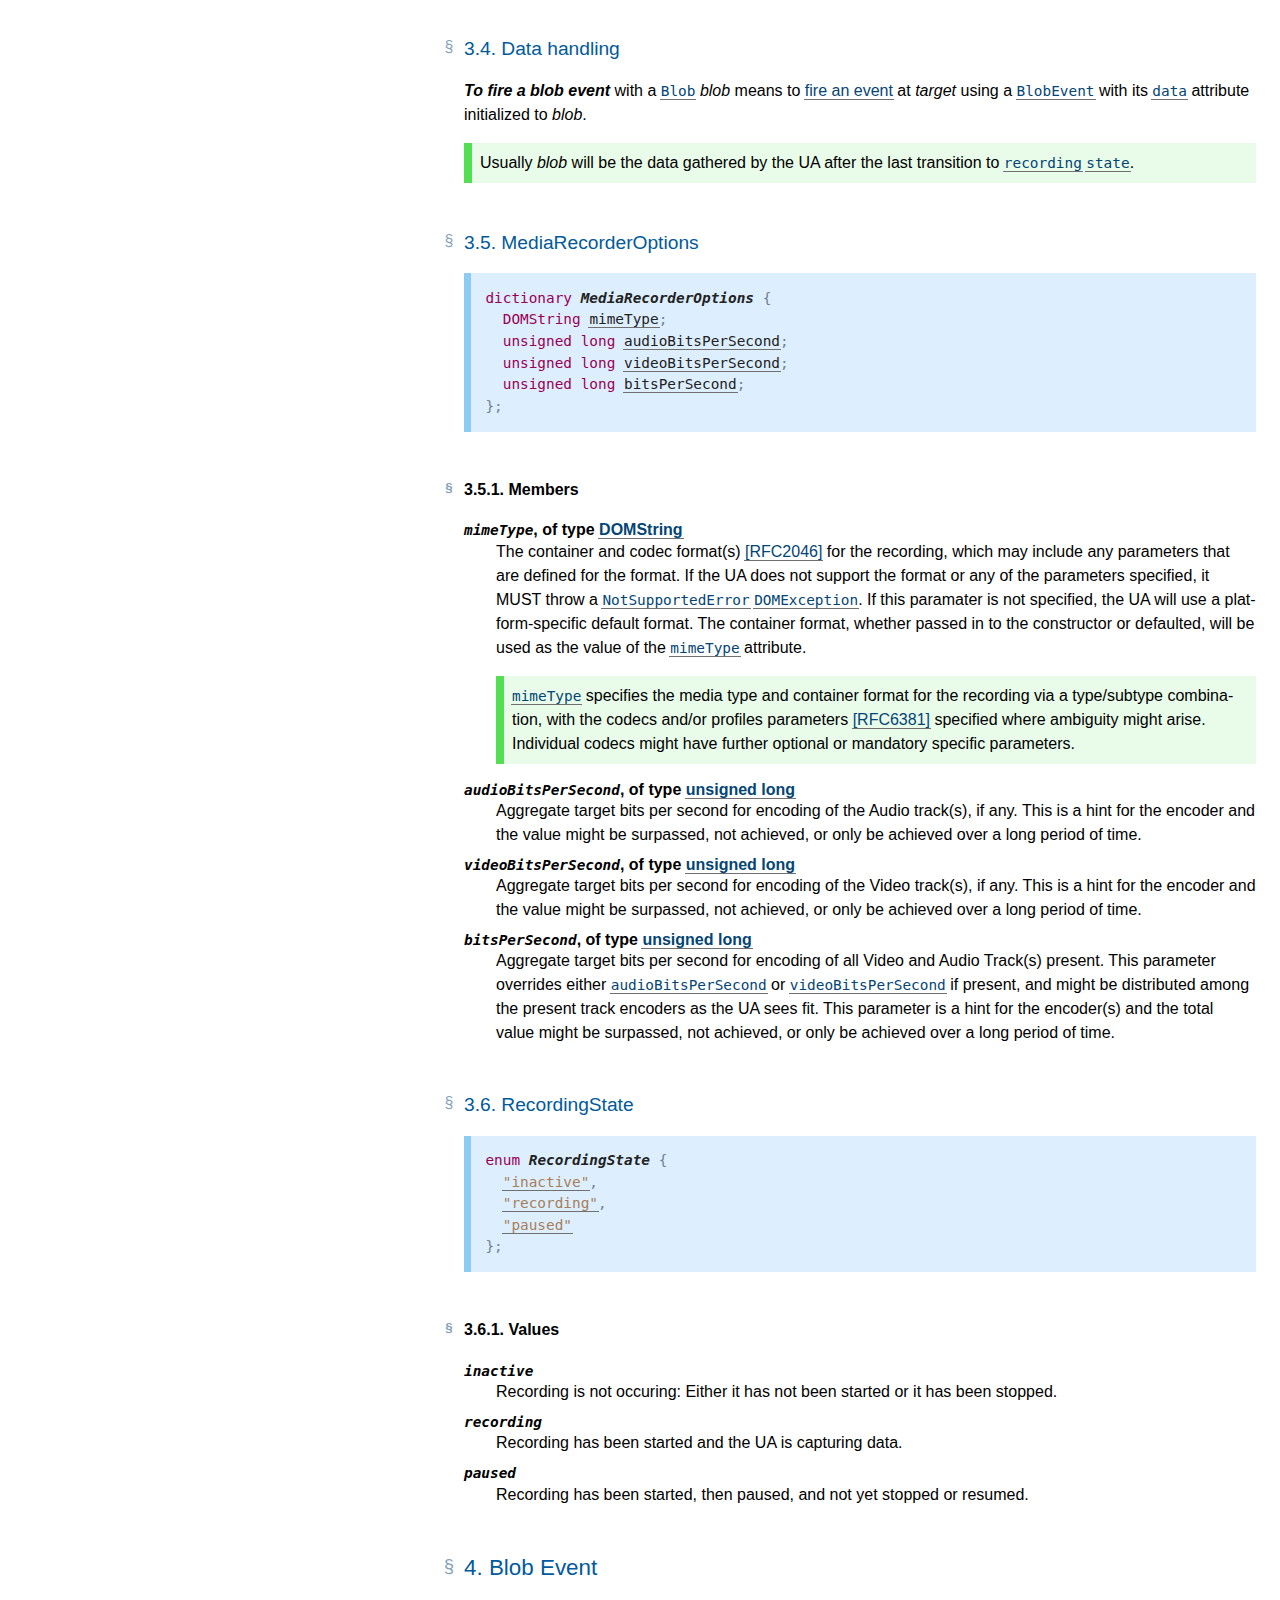
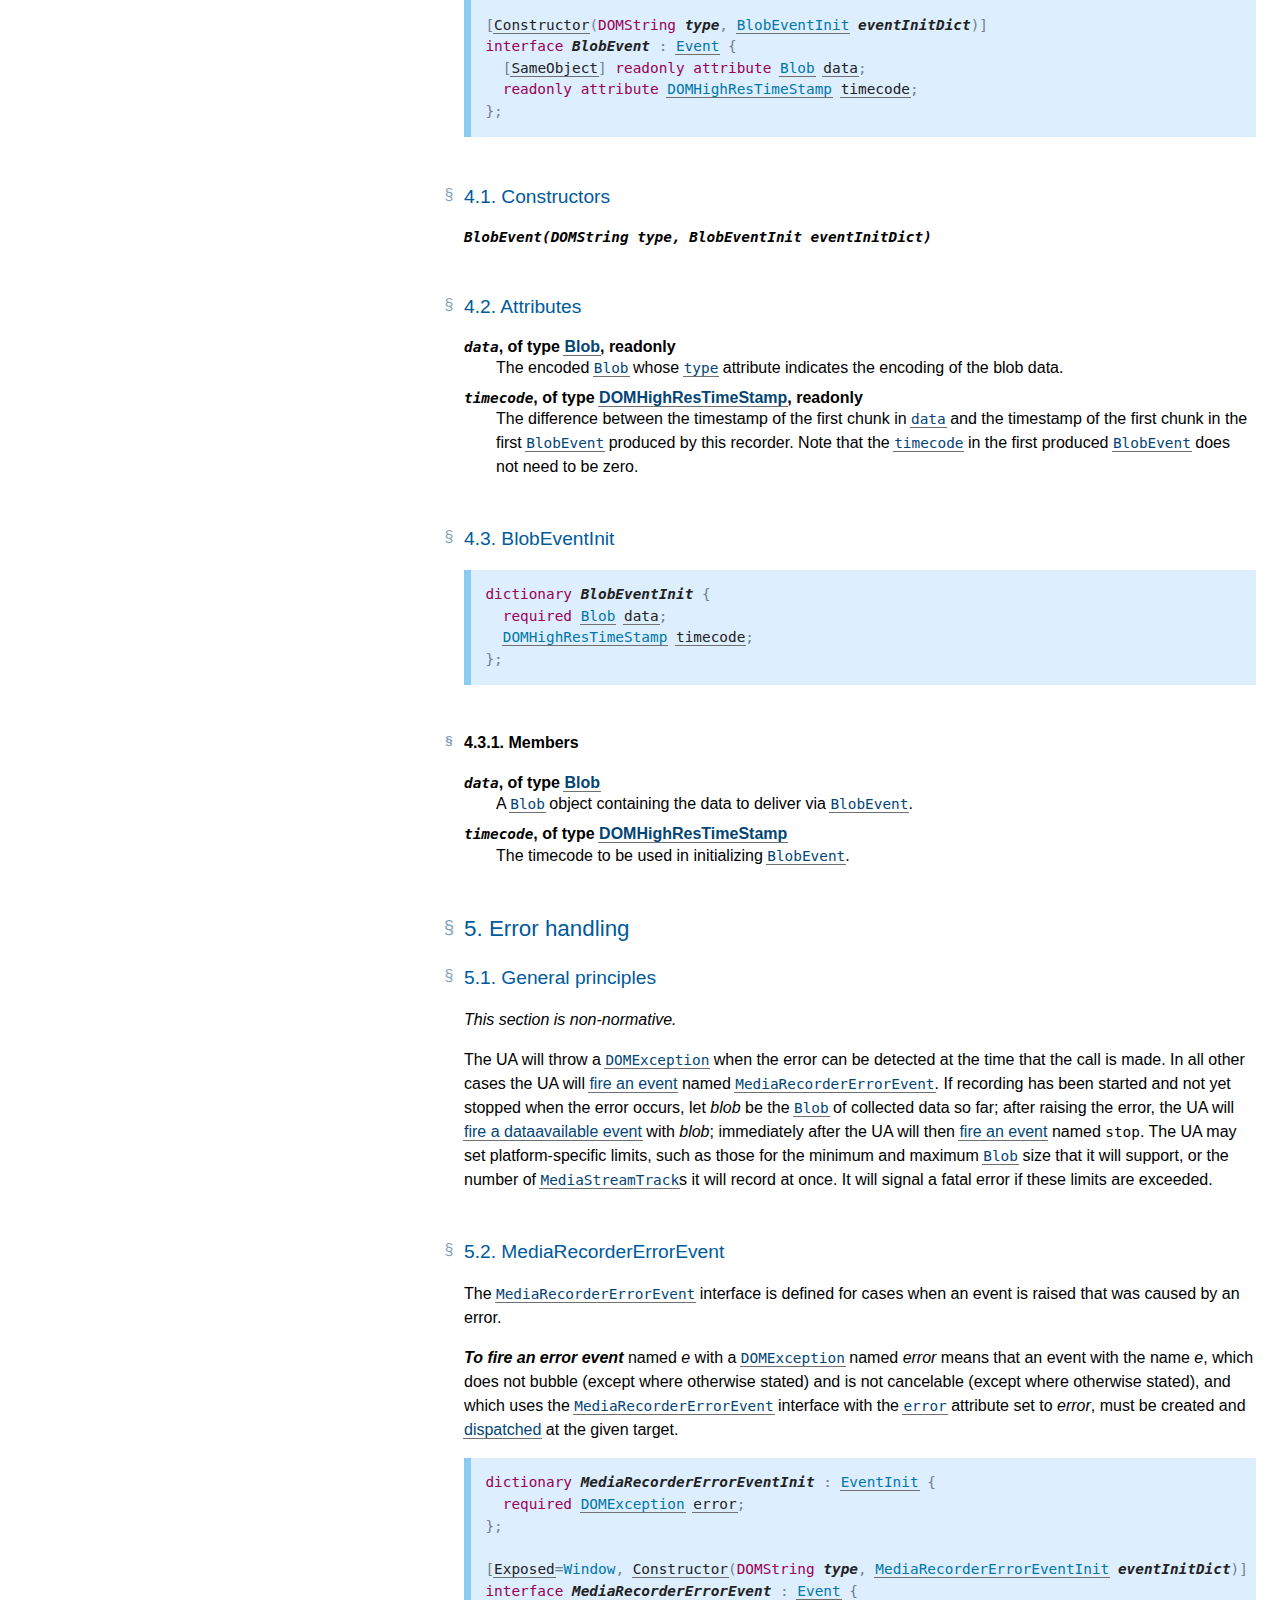
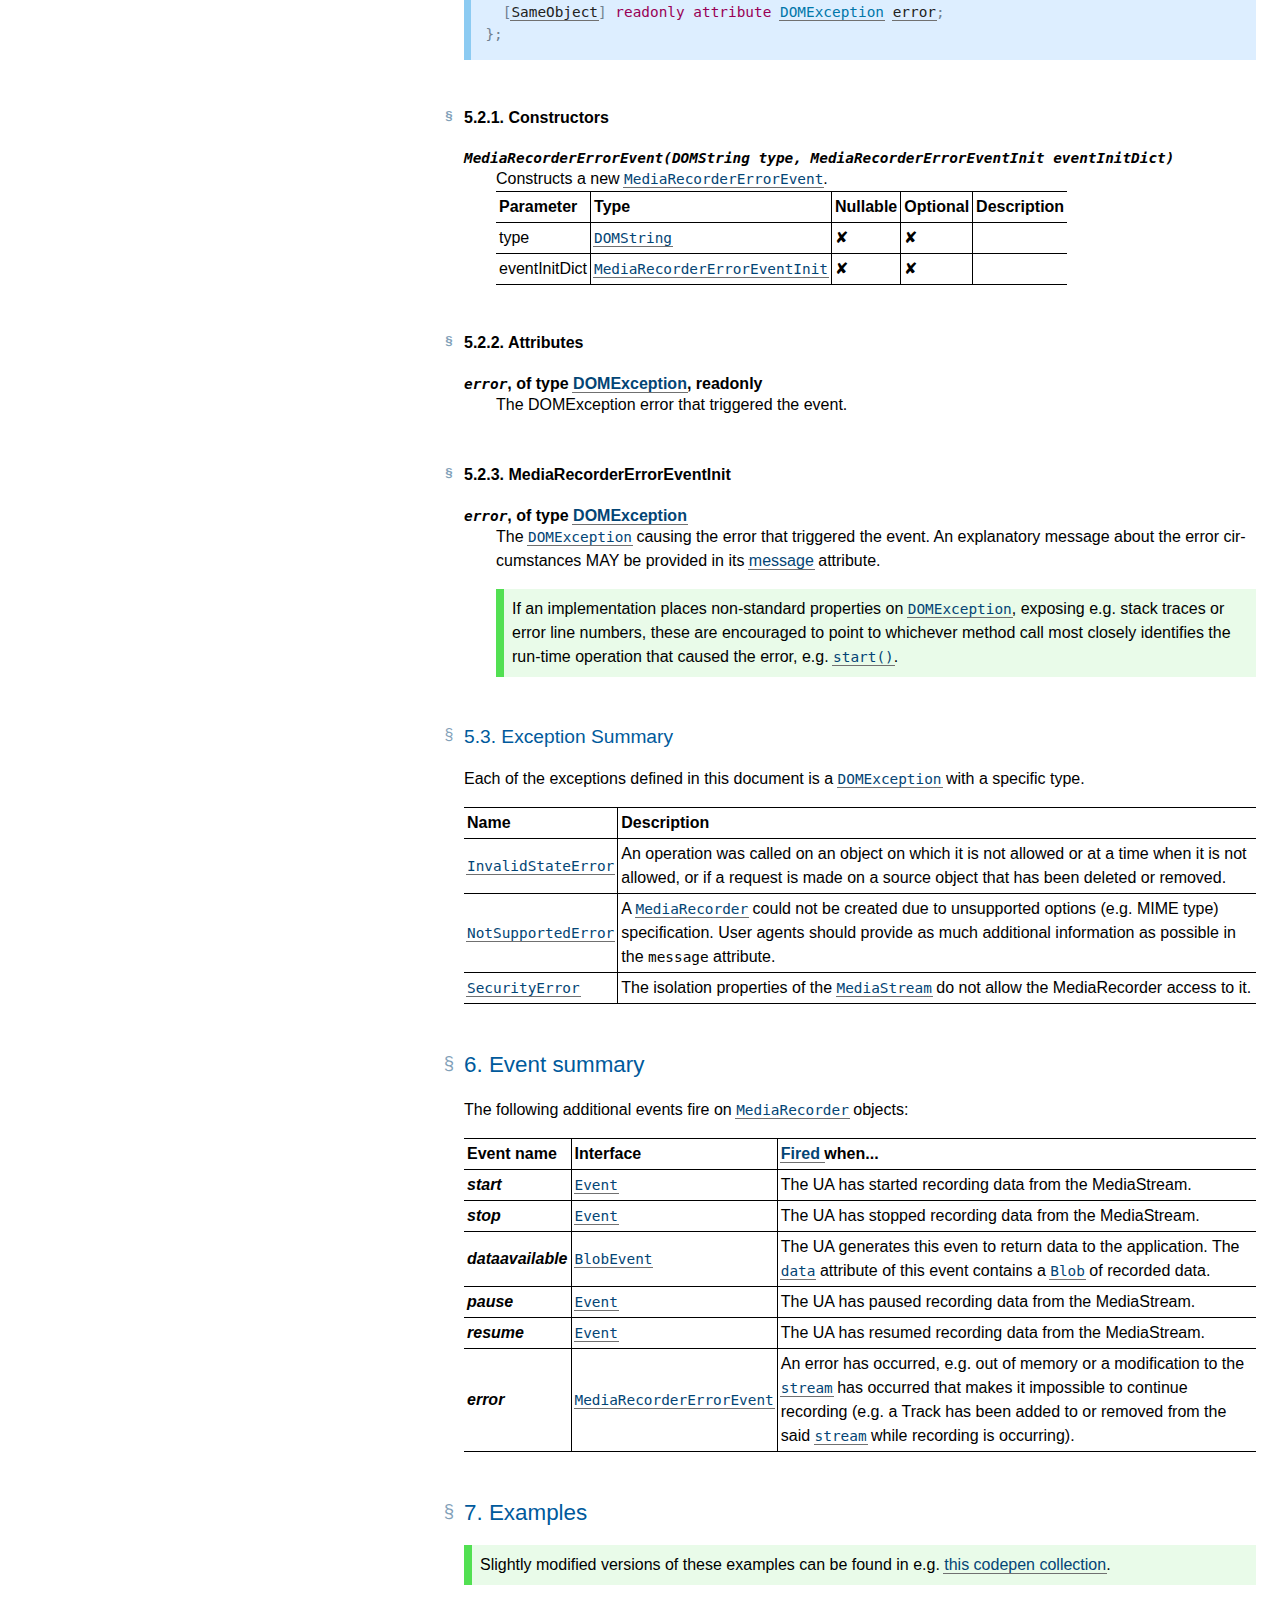
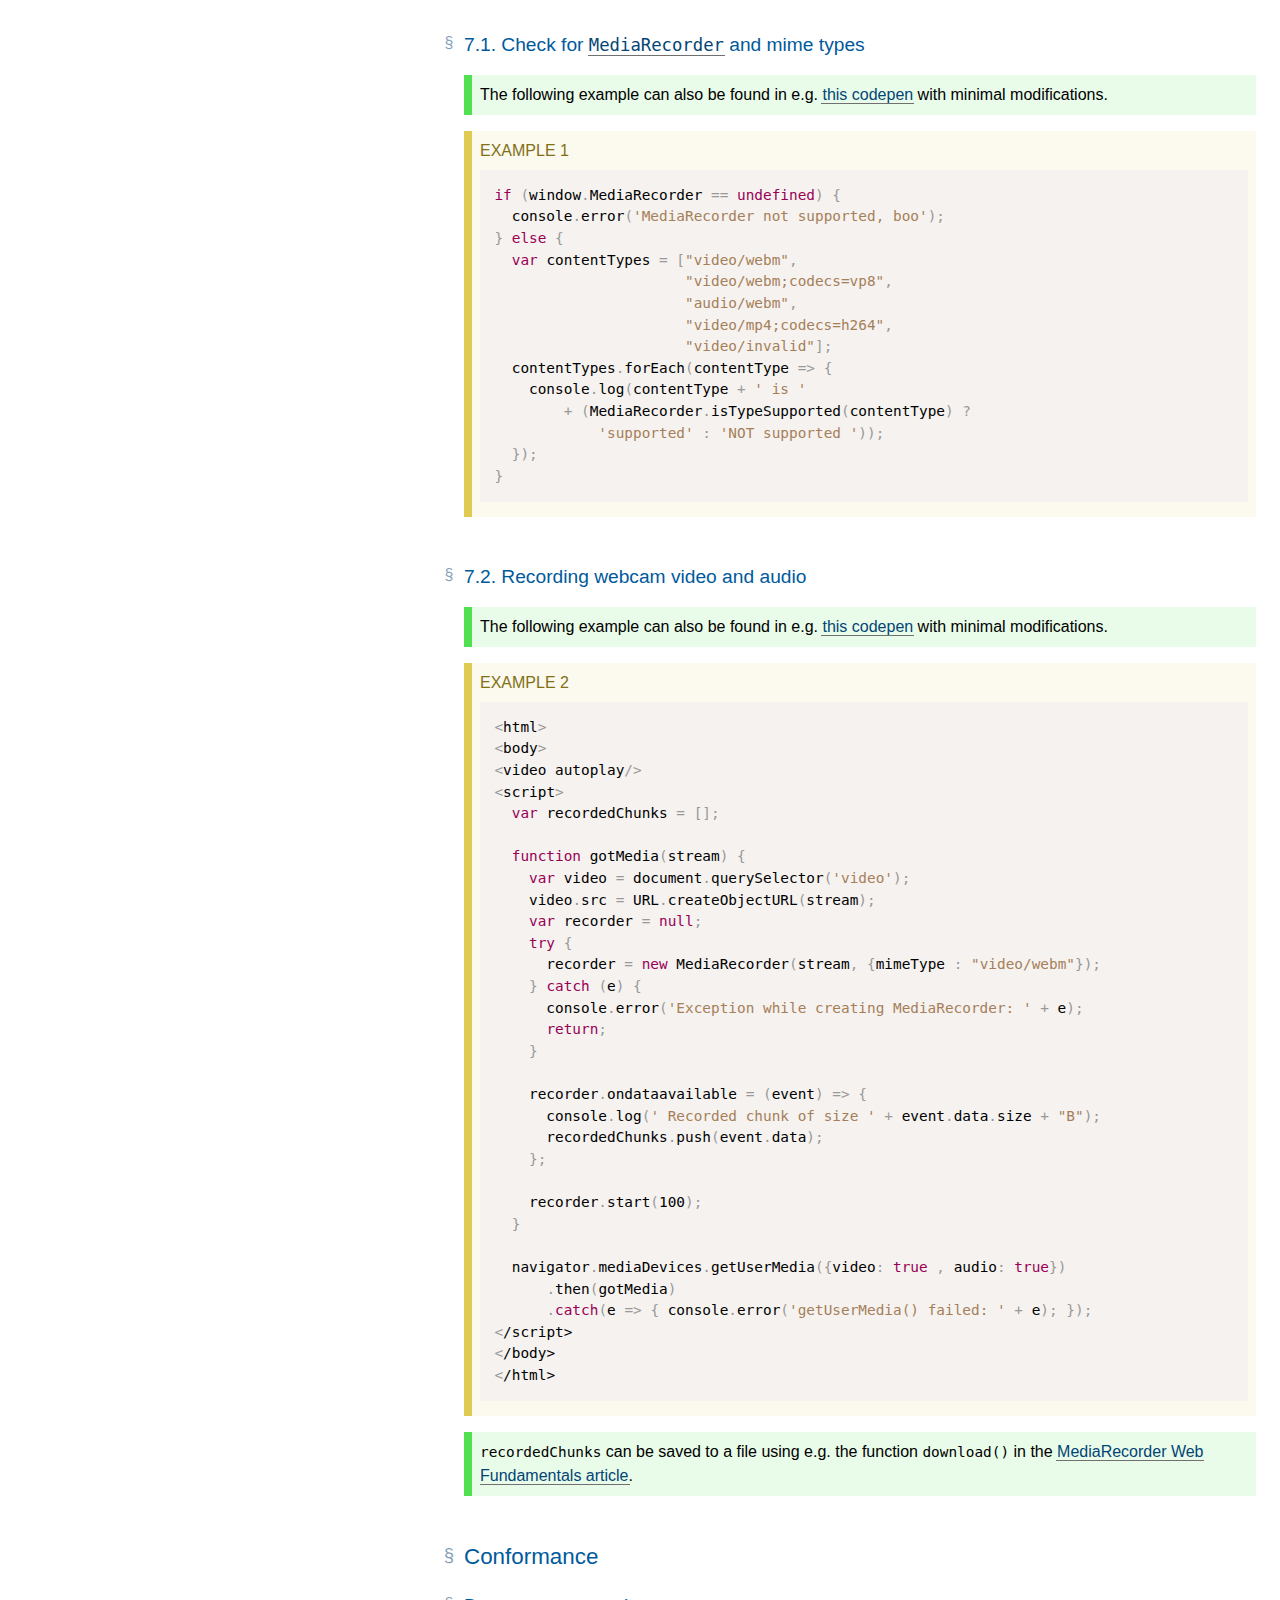
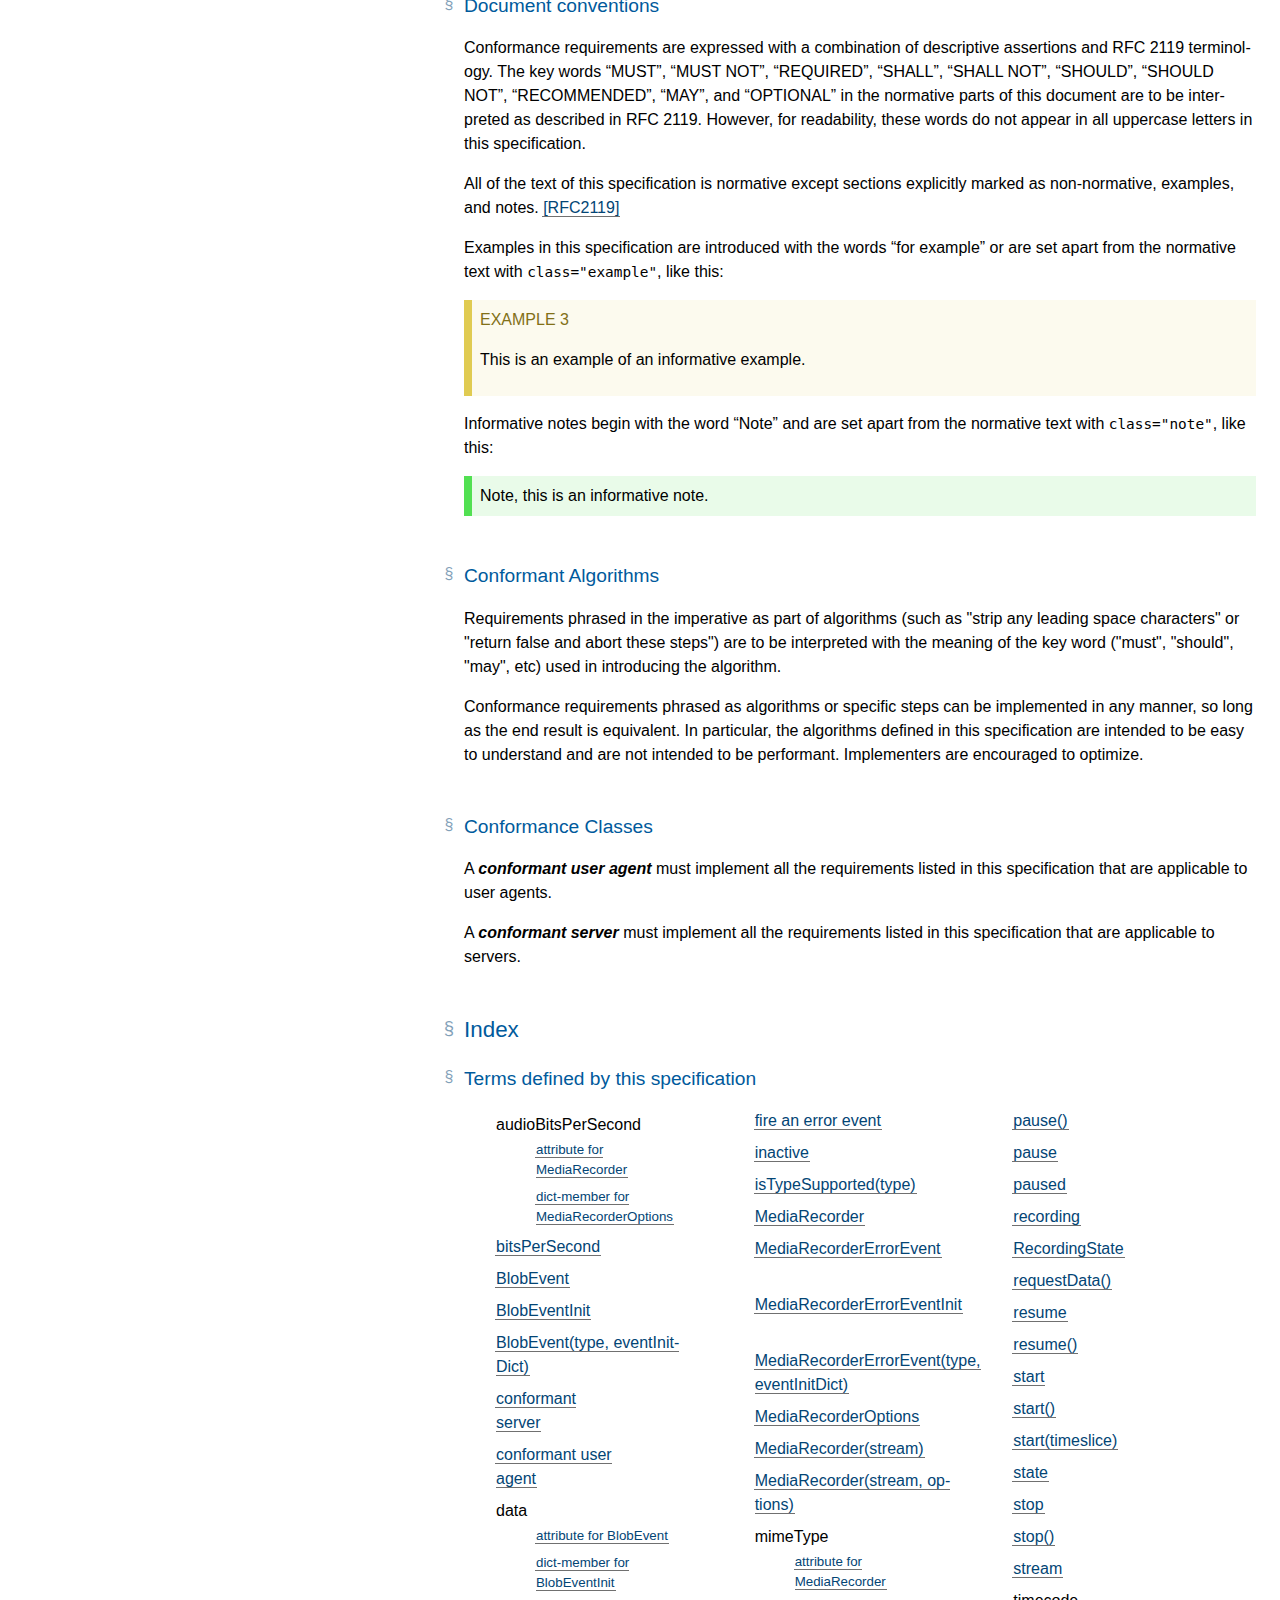
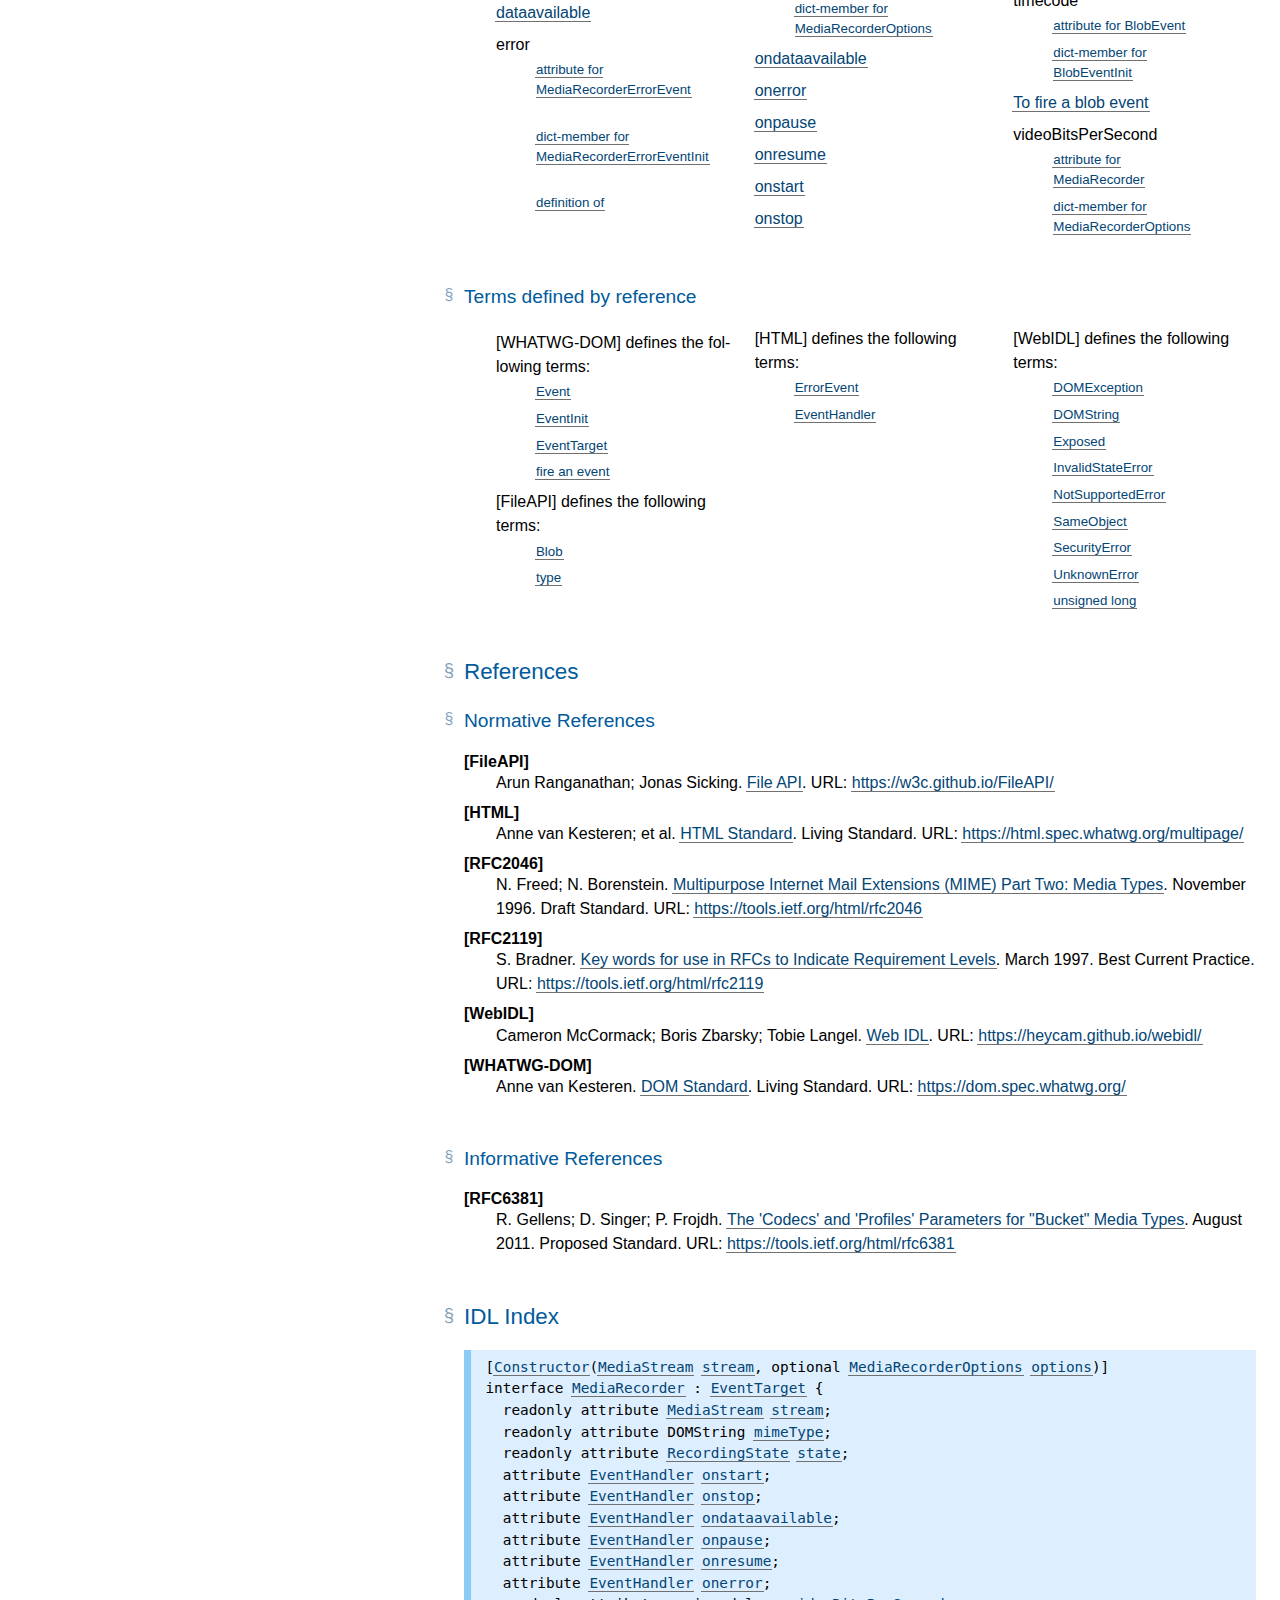
==== commit 815b1482: "Updated to MediaRecorderErrorEvent (#111)" ====
--- a/index3.html
+++ b/index3.html
@@ -1183,7 +1183,7 @@
       background-attachment: fixed;
     }
   </style>
-  <meta content="Bikeshed version af155f2e5c3bb772c32f7c8fe6857fd648994d60" name="generator">
+  <meta content="Bikeshed version 176d39d5a285c04f57d2f0e078fa69273028eb45" name="generator">
 <style>
 table {
   border-collapse: collapse;
@@ -1447,13 +1447,13 @@
   <div class="head">
    <p data-fill-with="logo"><a class="logo" href="http://www.w3.org/"> <img alt="W3C" height="48" src="https://www.w3.org/StyleSheets/TR/2016/logos/W3C" width="72"> </a> </p>
    <h1 class="p-name no-ref" id="title">MediaStream Recording</h1>
-   <h2 class="no-num no-toc no-ref heading settled" id="subtitle"><span class="content">Editor’s Draft, <time class="dt-updated" datetime="2016-12-21">21 December 2016</time></span></h2>
+   <h2 class="no-num no-toc no-ref heading settled" id="subtitle"><span class="content">Editor’s Draft, <time class="dt-updated" datetime="2017-01-04">4 January 2017</time></span></h2>
    <div data-fill-with="spec-metadata">
     <dl>
      <dt>This version:
      <dd><a class="u-url" href="https://w3c.github.io/mediacapture-record/">https://w3c.github.io/mediacapture-record/</a>
      <dt>Feedback:
-     <dd><span><a href="mailto:public-device-apis@w3.org?subject=%5Bmediastream-recording%5D%20YOUR%20TOPIC%20HERE">public-device-apis@w3.org</a> with subject line “<kbd>[mediastream-recording] <i data-lt="">… message topic …</i></kbd>” (<a href="https://lists.w3.org/Archives/Public/public-device-apis/" rel="discussion">archives</a>)</span>
+     <dd><span><a href="mailto:public-media-capture@w3.org?subject=%5Bmediastream-recording%5D%20YOUR%20TOPIC%20HERE">public-media-capture@w3.org</a> with subject line “<kbd>[mediastream-recording] <i data-lt="">… message topic …</i></kbd>” (<a href="https://lists.w3.org/Archives/Public/public-media-capture/" rel="discussion">archives</a>)</span>
      <dt class="editor">Editor:
      <dd class="editor p-author h-card vcard" data-editor-id="82825"><a class="p-name fn u-email email" href="mailto:mcasas@google.com">Miguel Casas-Sanchez</a> (<span class="p-org org">Google Inc.</span>)
      <dt class="editor">Former Editors:
@@ -1469,7 +1469,7 @@
     </dl>
    </div>
    <div data-fill-with="warning"></div>
-   <p class="copyright" data-fill-with="copyright"><a href="http://www.w3.org/Consortium/Legal/ipr-notice#Copyright">Copyright</a> © 2016 <a href="http://www.w3.org/"><abbr title="World Wide Web Consortium">W3C</abbr></a><sup>®</sup> (<a href="http://www.csail.mit.edu/"><abbr title="Massachusetts Institute of Technology">MIT</abbr></a>, <a href="http://www.ercim.eu/"><abbr title="European Research Consortium for Informatics and Mathematics">ERCIM</abbr></a>, <a href="http://www.keio.ac.jp/">Keio</a>, <a href="http://ev.buaa.edu.cn/">Beihang</a>). W3C <a href="http://www.w3.org/Consortium/Legal/ipr-notice#Legal_Disclaimer">liability</a>, <a href="http://www.w3.org/Consortium/Legal/ipr-notice#W3C_Trademarks">trademark</a> and <a href="http://www.w3.org/Consortium/Legal/2015/copyright-software-and-document">permissive document license</a> rules apply. </p>
+   <p class="copyright" data-fill-with="copyright"><a href="https://www.w3.org/Consortium/Legal/ipr-notice#Copyright">Copyright</a> © 2017 <a href="https://www.w3.org/"><abbr title="World Wide Web Consortium">W3C</abbr></a><sup>®</sup> (<a href="https://www.csail.mit.edu/"><abbr title="Massachusetts Institute of Technology">MIT</abbr></a>, <a href="https://www.ercim.eu/"><abbr title="European Research Consortium for Informatics and Mathematics">ERCIM</abbr></a>, <a href="https://www.keio.ac.jp/">Keio</a>, <a href="http://ev.buaa.edu.cn/">Beihang</a>). W3C <a href="https://www.w3.org/Consortium/Legal/ipr-notice#Legal_Disclaimer">liability</a>, <a href="https://www.w3.org/Consortium/Legal/ipr-notice#W3C_Trademarks">trademark</a> and <a href="https://www.w3.org/Consortium/Legal/copyright-documents">document use</a> rules apply. </p>
    <hr title="Separator for header">
   </div>
   <h2 class="no-num no-toc no-ref heading settled" id="abstract"><span class="content">Abstract</span></h2>
@@ -1482,19 +1482,15 @@
 	It is provided for discussion only and may change at any moment.
 	Its publication here does not imply endorsement of its contents by W3C.
 	Don’t cite this document other than as work in progress. </p>
-   <p> If you wish to make comments regarding this document, please send them to <a href="mailto:public-device-apis@w3.org?Subject=%5Bmediastream-recording%5D%20PUT%20SUBJECT%20HERE">public-device-apis@w3.org</a> (<a href="mailto:public-device-apis-request@w3.org?subject=subscribe">subscribe</a>, <a href="http://lists.w3.org/Archives/Public/public-device-apis/">archives</a>).
-	When sending e-mail,
-	please put the text “mediastream-recording” in the subject,
-	preferably like this:
-	“[mediastream-recording] <em>…summary of comment…</em>”.
-	All comments are welcome. </p>
-   <p> This document was produced by the <a href="http://www.w3.org/2009/dap/">Device and Sensors Working Group</a>. </p>
+   <p> If you wish to make comments regarding this document, please <a href="mediacapture-record/issues/new">file an issue on the specification repository</a> or send them to <a href="mailto:public-device-apis@w3.org>public-device-apis@w3.org</a>
+	(<a href=" mailtoU0003Apublic-device-apis-requestU00040w3.orgU0003Fsubject="subscribe&quot;">subscribe</a>, <a href="https://lists.w3.org/Archives/Public/public-device-apis/">archives</a>). </p>
+   <p> This document was produced by the <a href="https://www.w3.org/2009/dap/">Device and Sensors Working Group</a> and the <a href="https://www.w3.org/2011/04/webrtc/">Web Real-Time Communications Working Group</a>. </p>
    <p> This document was produced by a group operating under
-	the <a href="http://www.w3.org/Consortium/Patent-Policy-20040205/">5 February 2004 W3C Patent Policy</a>.
+	the <a href="https://www.w3.org/Consortium/Patent-Policy-20040205/">5 February 2004 W3C Patent Policy</a>.
 	W3C maintains a <a href="https://www.w3.org/2004/01/pp-impl/43696/status" rel="disclosure">public list of any patent disclosures</a> made in connection with the deliverables of the group;
 	that page also includes instructions for disclosing a patent.
-	An individual who has actual knowledge of a patent which the individual believes contains <a href="http://www.w3.org/Consortium/Patent-Policy-20040205/#def-essential">Essential Claim(s)</a> must disclose the information in accordance with <a href="http://www.w3.org/Consortium/Patent-Policy-20040205/#sec-Disclosure">section 6 of the W3C Patent Policy</a>. </p>
-   <p> This document is governed by the <a href="http://www.w3.org/2015/Process-20150901/" id="w3c_process_revision">1 September 2015 W3C Process Document</a>. </p>
+	An individual who has actual knowledge of a patent which the individual believes contains <a href="https://www.w3.org/Consortium/Patent-Policy-20040205/#def-essential">Essential Claim(s)</a> must disclose the information in accordance with <a href="https://www.w3.org/Consortium/Patent-Policy-20040205/#sec-Disclosure">section 6 of the W3C Patent Policy</a>. </p>
+   <p> This document is governed by the <a href="https://www.w3.org/2015/Process-20150901/" id="w3c_process_revision">1 September 2015 W3C Process Document</a>. </p>
    <p></p>
   </div>
   <div data-fill-with="at-risk"></div>
@@ -1537,15 +1533,11 @@
      <ol class="toc">
       <li><a href="#error-handling-principles"><span class="secno">5.1</span> <span class="content">General principles</span></a>
       <li>
-       <a href="#errorevent-section"><span class="secno">5.2</span> <span class="content">ErrorEvent</span></a>
+       <a href="#errorevent-section"><span class="secno">5.2</span> <span class="content">MediaRecorderErrorEvent</span></a>
        <ol class="toc">
         <li><a href="#errorevent-constructor"><span class="secno">5.2.1</span> <span class="content">Constructors</span></a>
         <li><a href="#errorevent-attributes"><span class="secno">5.2.2</span> <span class="content">Attributes</span></a>
-        <li>
-         <a href="#erroreventinit"><span class="secno">5.2.3</span> <span class="content">ErrorEventInit</span></a>
-         <ol class="toc">
-          <li><a href="#erroreventinit-members"><span class="secno">5.2.3.1</span> <span class="content">Members</span></a>
-         </ol>
+        <li><a href="#erroreventinit"><span class="secno">5.2.3</span> <span class="content">MediaRecorderErrorEventInit</span></a>
        </ol>
       <li><a href="#exception-summary"><span class="secno">5.3</span> <span class="content">Exception Summary</span></a>
      </ol>
@@ -1672,7 +1664,7 @@
     <dt><dfn class="dfn-paneled idl-code" data-dfn-for="MediaRecorder" data-dfn-type="attribute" data-export="" id="dom-mediarecorder-onresume"><code>onresume</code></dfn>, <span> of type <a data-link-type="idl-name" href="https://html.spec.whatwg.org/multipage/webappapis.html#eventhandler">EventHandler</a></span>
     <dd>Called to handle the <a data-link-type="dfn" href="#resume" id="ref-for-resume-1">resume</a> event.
     <dt><dfn class="dfn-paneled idl-code" data-dfn-for="MediaRecorder" data-dfn-type="attribute" data-export="" id="dom-mediarecorder-onerror"><code>onerror</code></dfn>, <span> of type <a data-link-type="idl-name" href="https://html.spec.whatwg.org/multipage/webappapis.html#eventhandler">EventHandler</a></span>
-    <dd>Called to handle an <code class="idl"><a data-link-type="idl" href="#errorevent" id="ref-for-errorevent-1">ErrorEvent</a></code>.
+    <dd>Called to handle an <code class="idl"><a data-link-type="idl" href="https://html.spec.whatwg.org/multipage/webappapis.html#errorevent">ErrorEvent</a></code>.
     <dt><dfn class="dfn-paneled idl-code" data-dfn-for="MediaRecorder" data-dfn-type="attribute" data-export="" id="dom-mediarecorder-videobitspersecond"><code>videoBitsPerSecond</code></dfn>, <span> of type <a data-link-type="idl-name" href="https://heycam.github.io/webidl/#idl-unsigned-long">unsigned long</a>, readonly</span>
     <dd>The value of the Video encoding target bit rate that was passed to
   the Platform (potentially truncated, rounded, etc), or the calculated
@@ -1974,32 +1966,37 @@
    <h3 class="heading settled" data-level="5.1" id="error-handling-principles"><span class="secno">5.1. </span><span class="content">General principles</span><a class="self-link" href="#error-handling-principles"></a></h3>
     <em>This section is non-normative.</em> 
    <p>The UA will throw a <code class="idl"><a data-link-type="idl" href="https://heycam.github.io/webidl/#dfn-DOMException">DOMException</a></code> when the error can be detected at the time
-that the call is made. In all other cases the UA will <a data-link-type="dfn" href="https://dom.spec.whatwg.org/#concept-event-fire">fire an event</a> named <code class="idl"><a data-link-type="idl" href="#errorevent" id="ref-for-errorevent-2">ErrorEvent</a></code>.  If recording has been started and not yet stopped when the
-error occurs, let <var>blob</var> be the <code class="idl"><a data-link-type="idl" href="https://w3c.github.io/FileAPI/#dfn-Blob">Blob</a></code> of collected data so far;
-after raising the error, the UA will <a href="#to-fire-a-blob-event" id="ref-for-to-fire-a-blob-event-7">fire a
+that the call is made. In all other cases the UA will <a data-link-type="dfn" href="https://dom.spec.whatwg.org/#concept-event-fire">fire an event</a> named <code class="idl"><a data-link-type="idl" href="#mediarecordererrorevent" id="ref-for-mediarecordererrorevent-1">MediaRecorderErrorEvent</a></code>.  If recording has been started and not yet stopped
+when the error occurs, let <var>blob</var> be the <code class="idl"><a data-link-type="idl" href="https://w3c.github.io/FileAPI/#dfn-Blob">Blob</a></code> of collected data so
+far; after raising the error, the UA will <a href="#to-fire-a-blob-event" id="ref-for-to-fire-a-blob-event-7">fire a
 dataavailable event</a> with <var>blob</var>; immediately after the UA will then <a data-link-type="dfn" href="https://dom.spec.whatwg.org/#concept-event-fire">fire an event</a> named <code>stop</code>.
 The UA may set platform-specific limits, such as those for the minimum and
 maximum <code class="idl"><a data-link-type="idl" href="https://w3c.github.io/FileAPI/#dfn-Blob">Blob</a></code> size that it will support, or the number of <code class="idl"><a data-link-type="idl" href="https://www.w3.org/TR/mediacapture-streams/#mediastreamtrack">MediaStreamTrack</a></code>s it will record at once.
 It will signal a fatal error if these limits are exceeded.</p>
-   <h3 class="heading settled" data-level="5.2" id="errorevent-section"><span class="secno">5.2. </span><span class="content">ErrorEvent</span><a class="self-link" href="#errorevent-section"></a></h3>
-   <p>The <code class="idl"><a data-link-type="idl" href="#errorevent" id="ref-for-errorevent-3">ErrorEvent</a></code> interface is defined for cases when an event is raised that
-could have been caused by an error.</p>
+   <h3 class="heading settled" data-level="5.2" id="errorevent-section"><span class="secno">5.2. </span><span class="content">MediaRecorderErrorEvent</span><a class="self-link" href="#errorevent-section"></a></h3>
+   <p>The <code class="idl"><a data-link-type="idl" href="#mediarecordererrorevent" id="ref-for-mediarecordererrorevent-2">MediaRecorderErrorEvent</a></code> interface is defined for cases when an event is
+raised that was caused by an error.</p>
    <p><dfn class="dfn-paneled" data-dfn-type="dfn" data-lt="fire an error event" data-noexport="" id="fire-an-error-event">To fire an error event</dfn> named <var>e</var> with a <code class="idl"><a data-link-type="idl" href="https://heycam.github.io/webidl/#dfn-DOMException">DOMException</a></code> named <var>error</var> means that an
 event with the name <var>e</var>, which does not bubble (except where otherwise
 stated) and is not cancelable (except where otherwise stated), and which uses
-the <code class="idl"><a data-link-type="idl" href="#errorevent" id="ref-for-errorevent-4">ErrorEvent</a></code> interface with the <code class="idl"><a data-link-type="idl" href="#dom-errorevent-error" id="ref-for-dom-errorevent-error-1">error</a></code> attribute set to <var>error</var>, must be created and <a href="https://dom.spec.whatwg.org/#concept-event-dispatch">dispatched</a> at
-the given target. If no <code class="idl"><a data-link-type="idl" href="https://heycam.github.io/webidl/#dfn-DOMException">DOMException</a></code> object is specified, the <code class="idl"><a data-link-type="idl" href="#dom-errorevent-error" id="ref-for-dom-errorevent-error-2">error</a></code> attribute defaults to null.</p>
+the <code class="idl"><a data-link-type="idl" href="#mediarecordererrorevent" id="ref-for-mediarecordererrorevent-3">MediaRecorderErrorEvent</a></code> interface with the <code class="idl"><a data-link-type="idl" href="#dom-mediarecordererrorevent-error" id="ref-for-dom-mediarecordererrorevent-error-1">error</a></code> attribute set to <var>error</var>, must be
+created and <a href="https://dom.spec.whatwg.org/#concept-event-dispatch">dispatched</a> at
+the given target.</p>
    <p></p>
-<pre class="idl highlight def">[<a class="nv idl-code" data-link-type="extended-attribute" href="https://heycam.github.io/webidl/#Exposed">Exposed</a>=<span class="n">Window</span>, <a class="nv idl-code" data-link-type="constructor" href="#dom-errorevent-errorevent" id="ref-for-dom-errorevent-errorevent-1">Constructor</a>(<span class="kt">DOMString</span> <dfn class="nv idl-code" data-dfn-for="ErrorEvent/ErrorEvent(type, eventInitDict)" data-dfn-type="argument" data-export="" id="dom-errorevent-errorevent-type-eventinitdict-type">type<a class="self-link" href="#dom-errorevent-errorevent-type-eventinitdict-type"></a></dfn>, <span class="kt">optional</span> <a class="n" data-link-type="idl-name" href="#dictdef-erroreventinit" id="ref-for-dictdef-erroreventinit-1">ErrorEventInit</a> <dfn class="nv idl-code" data-dfn-for="ErrorEvent/ErrorEvent(type, eventInitDict)" data-dfn-type="argument" data-export="" id="dom-errorevent-errorevent-type-eventinitdict-eventinitdict">eventInitDict<a class="self-link" href="#dom-errorevent-errorevent-type-eventinitdict-eventinitdict"></a></dfn>)]
-<span class="kt">interface</span> <dfn class="nv dfn-paneled idl-code" data-dfn-type="interface" data-export="" id="errorevent">ErrorEvent</dfn> : <a class="n" data-link-type="idl-name" href="https://dom.spec.whatwg.org/#event">Event</a> {
-  <span class="kt">readonly</span> <span class="kt">attribute</span> <a class="n" data-link-type="idl-name" href="https://heycam.github.io/webidl/#dfn-DOMException">DOMException</a>? <a class="nv idl-code" data-link-type="attribute" data-readonly="" data-type="DOMException?" href="#dom-errorevent-error" id="ref-for-dom-errorevent-error-3">error</a>;
+<pre class="idl highlight def"><span class="kt">dictionary</span> <dfn class="nv dfn-paneled idl-code" data-dfn-type="dictionary" data-export="" id="dictdef-mediarecordererroreventinit">MediaRecorderErrorEventInit</dfn> : <a class="n" data-link-type="idl-name" href="https://dom.spec.whatwg.org/#dictdef-eventinit">EventInit</a> {
+  <span class="kt">required</span> <a class="n" data-link-type="idl-name" href="https://heycam.github.io/webidl/#dfn-DOMException">DOMException</a> <a class="nv idl-code" data-link-type="dict-member" data-type="DOMException " href="#dom-mediarecordererroreventinit-error" id="ref-for-dom-mediarecordererroreventinit-error-1">error</a>;
+};
+
+[<a class="nv idl-code" data-link-type="extended-attribute" href="https://heycam.github.io/webidl/#Exposed">Exposed</a>=<span class="n">Window</span>, <a class="nv idl-code" data-link-type="constructor" href="#dom-mediarecordererrorevent-mediarecordererrorevent" id="ref-for-dom-mediarecordererrorevent-mediarecordererrorevent-1">Constructor</a>(<span class="kt">DOMString</span> <dfn class="nv idl-code" data-dfn-for="MediaRecorderErrorEvent/MediaRecorderErrorEvent(type, eventInitDict)" data-dfn-type="argument" data-export="" id="dom-mediarecordererrorevent-mediarecordererrorevent-type-eventinitdict-type">type<a class="self-link" href="#dom-mediarecordererrorevent-mediarecordererrorevent-type-eventinitdict-type"></a></dfn>, <a class="n" data-link-type="idl-name" href="#dictdef-mediarecordererroreventinit" id="ref-for-dictdef-mediarecordererroreventinit-1">MediaRecorderErrorEventInit</a> <dfn class="nv idl-code" data-dfn-for="MediaRecorderErrorEvent/MediaRecorderErrorEvent(type, eventInitDict)" data-dfn-type="argument" data-export="" id="dom-mediarecordererrorevent-mediarecordererrorevent-type-eventinitdict-eventinitdict">eventInitDict<a class="self-link" href="#dom-mediarecordererrorevent-mediarecordererrorevent-type-eventinitdict-eventinitdict"></a></dfn>)]
+<span class="kt">interface</span> <dfn class="nv dfn-paneled idl-code" data-dfn-type="interface" data-export="" id="mediarecordererrorevent">MediaRecorderErrorEvent</dfn> : <a class="n" data-link-type="idl-name" href="https://dom.spec.whatwg.org/#event">Event</a> {
+  [<a class="nv idl-code" data-link-type="extended-attribute" href="https://heycam.github.io/webidl/#SameObject">SameObject</a>] <span class="kt">readonly</span> <span class="kt">attribute</span> <a class="n" data-link-type="idl-name" href="https://heycam.github.io/webidl/#dfn-DOMException">DOMException</a> <a class="nv idl-code" data-link-type="attribute" data-readonly="" data-type="DOMException" href="#dom-mediarecordererrorevent-error" id="ref-for-dom-mediarecordererrorevent-error-2">error</a>;
 };
 </pre>
    <h4 class="heading settled" data-level="5.2.1" id="errorevent-constructor"><span class="secno">5.2.1. </span><span class="content">Constructors</span><a class="self-link" href="#errorevent-constructor"></a></h4>
    <dl class="domintro">
-    <dt><dfn class="dfn-paneled idl-code" data-dfn-for="ErrorEvent" data-dfn-type="constructor" data-export="" data-lt="ErrorEvent(type, eventInitDict)" id="dom-errorevent-errorevent"><code>ErrorEvent(DOMString type, ErrorEventInit eventInitDict)</code></dfn>
+    <dt><dfn class="dfn-paneled idl-code" data-dfn-for="MediaRecorderErrorEvent" data-dfn-type="constructor" data-export="" data-lt="MediaRecorderErrorEvent(type, eventInitDict)" id="dom-mediarecordererrorevent-mediarecordererrorevent"><code>MediaRecorderErrorEvent(DOMString type, MediaRecorderErrorEventInit eventInitDict)</code></dfn>
     <dd>
-      Constructs a new <code class="idl"><a data-link-type="idl" href="#errorevent" id="ref-for-errorevent-5">ErrorEvent</a></code>. 
+      Constructs a new <code class="idl"><a data-link-type="idl" href="#mediarecordererrorevent" id="ref-for-mediarecordererrorevent-4">MediaRecorderErrorEvent</a></code>. 
      <table class="parameters">
       <tbody>
        <tr>
@@ -2016,7 +2013,7 @@
         <td class="prmDesc">
        <tr>
         <td class="prmName">eventInitDict
-        <td class="prmType"><code class="idl"><a data-link-type="idl" href="#dictdef-erroreventinit" id="ref-for-dictdef-erroreventinit-2">ErrorEventInit</a></code>
+        <td class="prmType"><code class="idl"><a data-link-type="idl" href="#dictdef-mediarecordererroreventinit" id="ref-for-dictdef-mediarecordererroreventinit-2">MediaRecorderErrorEventInit</a></code>
         <td class="prmNullFalse"><span aria-label="False" role="img">✘</span>
         <td class="prmOptFalse"><span aria-label="False" role="img">✘</span>
         <td class="prmDesc">
@@ -2024,20 +2021,20 @@
    </dl>
    <h4 class="heading settled" data-level="5.2.2" id="errorevent-attributes"><span class="secno">5.2.2. </span><span class="content">Attributes</span><a class="self-link" href="#errorevent-attributes"></a></h4>
    <dl class="domintro">
-    <dt><dfn class="dfn-paneled idl-code" data-dfn-for="ErrorEvent" data-dfn-type="attribute" data-export="" id="dom-errorevent-error"><code>error</code></dfn>, <span> of type <a data-link-type="idl-name" href="https://heycam.github.io/webidl/#dfn-DOMException">DOMException</a>, readonly, nullable</span>
-    <dd>If the event was raised because of an error, this attribute MAY be set to
-  that error object.
+    <dt><dfn class="dfn-paneled idl-code" data-dfn-for="MediaRecorderErrorEvent" data-dfn-type="attribute" data-export="" id="dom-mediarecordererrorevent-error"><code>error</code></dfn>, <span> of type <a data-link-type="idl-name" href="https://heycam.github.io/webidl/#dfn-DOMException">DOMException</a>, readonly</span>
+    <dd>The DOMException error that triggered the event.
    </dl>
-   <h4 class="heading settled" data-level="5.2.3" id="erroreventinit"><span class="secno">5.2.3. </span><span class="content">ErrorEventInit</span><a class="self-link" href="#erroreventinit"></a></h4>
-<pre class="idl highlight def"><span class="kt">dictionary</span> <dfn class="nv dfn-paneled idl-code" data-dfn-type="dictionary" data-export="" id="dictdef-erroreventinit">ErrorEventInit</dfn> {
-  <span class="kt">Error</span>? <a class="nv idl-code" data-default="null" data-link-type="dict-member" data-type="Error? " href="#dom-erroreventinit-error" id="ref-for-dom-erroreventinit-error-1">error</a> = <span class="kt">null</span>;
-};
-</pre>
-   <h5 class="heading settled" data-level="5.2.3.1" id="erroreventinit-members"><span class="secno">5.2.3.1. </span><span class="content">Members</span><a class="self-link" href="#erroreventinit-members"></a></h5>
+   <h4 class="heading settled" data-level="5.2.3" id="erroreventinit"><span class="secno">5.2.3. </span><span class="content">MediaRecorderErrorEventInit</span><a class="self-link" href="#erroreventinit"></a></h4>
    <dl class="domintro">
-    <dt><dfn class="dfn-paneled idl-code" data-dfn-for="ErrorEventInit" data-dfn-type="dict-member" data-export="" id="dom-erroreventinit-error"><code>error</code></dfn>, <span> of type <a data-link-type="idl-name" href="https://heycam.github.io/webidl/#idl-Error">Error</a>, nullable, defaulting to <code>null</code></span>
-    <dd>If the event was raised because of an error, this attribute MAY be set to
-  that error object.
+    <dt><dfn class="dfn-paneled idl-code" data-dfn-for="MediaRecorderErrorEventInit" data-dfn-type="dict-member" data-export="" id="dom-mediarecordererroreventinit-error"><code>error</code></dfn>, <span> of type <a data-link-type="idl-name" href="https://heycam.github.io/webidl/#dfn-DOMException">DOMException</a></span>
+    <dd>
+     The <code class="idl"><a data-link-type="idl" href="https://heycam.github.io/webidl/#dfn-DOMException">DOMException</a></code> causing the error that triggered the event.
+  An explanatory message about the error circumstances MAY be provided
+  in its <a href="https://heycam.github.io/webidl/#es-DOMException-constructor-object"> message</a> attribute. 
+     <div class="note" role="note"> If an implementation places non-standard properties on <code class="idl"><a data-link-type="idl" href="https://heycam.github.io/webidl/#dfn-DOMException">DOMException</a></code>,
+  exposing e.g. stack traces or error line numbers, these are encouraged to
+  point to whichever method call most closely identifies the run-time operation
+  that caused the error, e.g. <code class="idl"><a data-link-type="idl" href="#dom-mediarecorder-start" id="ref-for-dom-mediarecorder-start-4">start()</a></code>. </div>
    </dl>
    <h3 class="heading settled" data-level="5.3" id="exception-summary"><span class="secno">5.3. </span><span class="content">Exception Summary</span><a class="self-link" href="#exception-summary"></a></h3>
    <p>Each of the exceptions defined in this document is a <code class="idl"><a data-link-type="idl" href="https://heycam.github.io/webidl/#dfn-DOMException">DOMException</a></code> with a
@@ -2094,8 +2091,8 @@
       <td><code class="idl"><a data-link-type="idl" href="https://dom.spec.whatwg.org/#event">Event</a></code>
       <td>The UA has resumed recording data from the MediaStream.
      <tr>
-      <td><code>ErrorEvent</code>
-      <td><code class="idl"><a data-link-type="idl" href="#errorevent" id="ref-for-errorevent-6">ErrorEvent</a></code>
+      <td><dfn data-dfn-type="dfn" data-noexport="" id="error">error<a class="self-link" href="#error"></a></dfn>
+      <td><code class="idl"><a data-link-type="idl" href="#mediarecordererrorevent" id="ref-for-mediarecordererrorevent-5">MediaRecorderErrorEvent</a></code>
       <td>An error has occurred, e.g. out of memory or a modification to
       the <code class="idl"><a data-link-type="idl" href="#dom-mediarecorder-stream" id="ref-for-dom-mediarecorder-stream-7">stream</a></code> has occurred that makes it impossible to
       continue recording (e.g. a Track has been added to or removed from
@@ -2226,16 +2223,17 @@
    <li>
     error
     <ul>
-     <li><a href="#dom-errorevent-error">attribute for ErrorEvent</a><span>, in §5.2.2</span>
-     <li><a href="#dom-erroreventinit-error">dict-member for ErrorEventInit</a><span>, in §5.2.3.1</span>
+     <li><a href="#dom-mediarecordererrorevent-error">attribute for MediaRecorderErrorEvent</a><span>, in §5.2.2</span>
+     <li><a href="#dom-mediarecordererroreventinit-error">dict-member for MediaRecorderErrorEventInit</a><span>, in §5.2.3</span>
+     <li><a href="#error">definition of</a><span>, in §6</span>
     </ul>
-   <li><a href="#errorevent">ErrorEvent</a><span>, in §5.2</span>
-   <li><a href="#dictdef-erroreventinit">ErrorEventInit</a><span>, in §5.2.3</span>
-   <li><a href="#dom-errorevent-errorevent">ErrorEvent(type, eventInitDict)</a><span>, in §5.2.1</span>
    <li><a href="#fire-an-error-event">fire an error event</a><span>, in §5.2</span>
    <li><a href="#dom-recordingstate-inactive">inactive</a><span>, in §3.6.1</span>
    <li><a href="#dom-mediarecorder-istypesupported">isTypeSupported(type)</a><span>, in §3.3</span>
    <li><a href="#mediarecorder">MediaRecorder</a><span>, in §3</span>
+   <li><a href="#mediarecordererrorevent">MediaRecorderErrorEvent</a><span>, in §5.2</span>
+   <li><a href="#dictdef-mediarecordererroreventinit">MediaRecorderErrorEventInit</a><span>, in §5.2</span>
+   <li><a href="#dom-mediarecordererrorevent-mediarecordererrorevent">MediaRecorderErrorEvent(type, eventInitDict)</a><span>, in §5.2.1</span>
    <li><a href="#dictdef-mediarecorderoptions">MediaRecorderOptions</a><span>, in §3.5</span>
    <li><a href="#dom-mediarecorder-mediarecorder">MediaRecorder(stream)</a><span>, in §3.1</span>
    <li><a href="#dom-mediarecorder-mediarecorder">MediaRecorder(stream, options)</a><span>, in §3.1</span>
@@ -2286,6 +2284,7 @@
     <a data-link-type="biblio">[WHATWG-DOM]</a> defines the following terms:
     <ul>
      <li><a href="https://dom.spec.whatwg.org/#event">Event</a>
+     <li><a href="https://dom.spec.whatwg.org/#dictdef-eventinit">EventInit</a>
      <li><a href="https://dom.spec.whatwg.org/#eventtarget">EventTarget</a>
      <li><a href="https://dom.spec.whatwg.org/#concept-event-fire">fire an event</a>
     </ul>
@@ -2298,6 +2297,7 @@
    <li>
     <a data-link-type="biblio">[HTML]</a> defines the following terms:
     <ul>
+     <li><a href="https://html.spec.whatwg.org/multipage/webappapis.html#errorevent">ErrorEvent</a>
      <li><a href="https://html.spec.whatwg.org/multipage/webappapis.html#eventhandler">EventHandler</a>
     </ul>
    <li>
@@ -2305,7 +2305,6 @@
     <ul>
      <li><a href="https://heycam.github.io/webidl/#dfn-DOMException">DOMException</a>
      <li><a href="https://heycam.github.io/webidl/#idl-DOMString">DOMString</a>
-     <li><a href="https://heycam.github.io/webidl/#idl-Error">Error</a>
      <li><a href="https://heycam.github.io/webidl/#Exposed">Exposed</a>
      <li><a href="https://heycam.github.io/webidl/#invalidstateerror">InvalidStateError</a>
      <li><a href="https://heycam.github.io/webidl/#notsupportederror">NotSupportedError</a>
@@ -2384,13 +2383,13 @@
   <a class="n" data-link-type="idl-name" href="https://www.w3.org/TR/hr-time-2/#dom-domhighrestimestamp">DOMHighResTimeStamp</a> <a class="nv idl-code" data-link-type="dict-member" data-type="DOMHighResTimeStamp " href="#dom-blobeventinit-timecode">timecode</a>;
 };
 
-[<a class="nv idl-code" data-link-type="extended-attribute" href="https://heycam.github.io/webidl/#Exposed">Exposed</a>=<span class="n">Window</span>, <a class="nv idl-code" data-link-type="constructor" href="#dom-errorevent-errorevent">Constructor</a>(<span class="kt">DOMString</span> <a class="nv" href="#dom-errorevent-errorevent-type-eventinitdict-type">type</a>, <span class="kt">optional</span> <a class="n" data-link-type="idl-name" href="#dictdef-erroreventinit">ErrorEventInit</a> <a class="nv" href="#dom-errorevent-errorevent-type-eventinitdict-eventinitdict">eventInitDict</a>)]
-<span class="kt">interface</span> <a class="nv" href="#errorevent">ErrorEvent</a> : <a class="n" data-link-type="idl-name" href="https://dom.spec.whatwg.org/#event">Event</a> {
-  <span class="kt">readonly</span> <span class="kt">attribute</span> <a class="n" data-link-type="idl-name" href="https://heycam.github.io/webidl/#dfn-DOMException">DOMException</a>? <a class="nv idl-code" data-link-type="attribute" data-readonly="" data-type="DOMException?" href="#dom-errorevent-error">error</a>;
+<span class="kt">dictionary</span> <a class="nv" href="#dictdef-mediarecordererroreventinit">MediaRecorderErrorEventInit</a> : <a class="n" data-link-type="idl-name" href="https://dom.spec.whatwg.org/#dictdef-eventinit">EventInit</a> {
+  <span class="kt">required</span> <a class="n" data-link-type="idl-name" href="https://heycam.github.io/webidl/#dfn-DOMException">DOMException</a> <a class="nv idl-code" data-link-type="dict-member" data-type="DOMException " href="#dom-mediarecordererroreventinit-error">error</a>;
 };
 
-<span class="kt">dictionary</span> <a class="nv" href="#dictdef-erroreventinit">ErrorEventInit</a> {
-  <span class="kt">Error</span>? <a class="nv idl-code" data-default="null" data-link-type="dict-member" data-type="Error? " href="#dom-erroreventinit-error">error</a> = <span class="kt">null</span>;
+[<a class="nv idl-code" data-link-type="extended-attribute" href="https://heycam.github.io/webidl/#Exposed">Exposed</a>=<span class="n">Window</span>, <a class="nv idl-code" data-link-type="constructor" href="#dom-mediarecordererrorevent-mediarecordererrorevent">Constructor</a>(<span class="kt">DOMString</span> <a class="nv" href="#dom-mediarecordererrorevent-mediarecordererrorevent-type-eventinitdict-type">type</a>, <a class="n" data-link-type="idl-name" href="#dictdef-mediarecordererroreventinit">MediaRecorderErrorEventInit</a> <a class="nv" href="#dom-mediarecordererrorevent-mediarecordererrorevent-type-eventinitdict-eventinitdict">eventInitDict</a>)]
+<span class="kt">interface</span> <a class="nv" href="#mediarecordererrorevent">MediaRecorderErrorEvent</a> : <a class="n" data-link-type="idl-name" href="https://dom.spec.whatwg.org/#event">Event</a> {
+  [<a class="nv idl-code" data-link-type="extended-attribute" href="https://heycam.github.io/webidl/#SameObject">SameObject</a>] <span class="kt">readonly</span> <span class="kt">attribute</span> <a class="n" data-link-type="idl-name" href="https://heycam.github.io/webidl/#dfn-DOMException">DOMException</a> <a class="nv idl-code" data-link-type="attribute" data-readonly="" data-type="DOMException" href="#dom-mediarecordererrorevent-error">error</a>;
 };
 
 </pre>
@@ -2498,6 +2497,7 @@
     <li><a href="#ref-for-dom-mediarecorder-start-1">1. Overview</a>
     <li><a href="#ref-for-dom-mediarecorder-start-2">3. Media Recorder API</a>
     <li><a href="#ref-for-dom-mediarecorder-start-3">3.3. Methods</a>
+    <li><a href="#ref-for-dom-mediarecorder-start-4">5.2.3. MediaRecorderErrorEventInit</a>
    </ul>
   </aside>
   <aside class="dfn-panel" data-for="dom-mediarecorder-stop">
@@ -2664,39 +2664,38 @@
     <li><a href="#ref-for-fire-an-error-event-1">3.3. Methods</a> <a href="#ref-for-fire-an-error-event-2">(2)</a>
    </ul>
   </aside>
-  <aside class="dfn-panel" data-for="errorevent">
-   <b><a href="#errorevent">#errorevent</a></b><b>Referenced in:</b>
-   <ul>
-    <li><a href="#ref-for-errorevent-1">3.2. Attributes</a>
-    <li><a href="#ref-for-errorevent-2">5.1. General principles</a>
-    <li><a href="#ref-for-errorevent-3">5.2. ErrorEvent</a> <a href="#ref-for-errorevent-4">(2)</a>
-    <li><a href="#ref-for-errorevent-5">5.2.1. Constructors</a>
-    <li><a href="#ref-for-errorevent-6">6. Event summary</a>
-   </ul>
-  </aside>
-  <aside class="dfn-panel" data-for="dom-errorevent-errorevent">
-   <b><a href="#dom-errorevent-errorevent">#dom-errorevent-errorevent</a></b><b>Referenced in:</b>
-   <ul>
-    <li><a href="#ref-for-dom-errorevent-errorevent-1">5.2. ErrorEvent</a>
-   </ul>
-  </aside>
-  <aside class="dfn-panel" data-for="dom-errorevent-error">
-   <b><a href="#dom-errorevent-error">#dom-errorevent-error</a></b><b>Referenced in:</b>
-   <ul>
-    <li><a href="#ref-for-dom-errorevent-error-1">5.2. ErrorEvent</a> <a href="#ref-for-dom-errorevent-error-2">(2)</a> <a href="#ref-for-dom-errorevent-error-3">(3)</a>
-   </ul>
-  </aside>
-  <aside class="dfn-panel" data-for="dictdef-erroreventinit">
-   <b><a href="#dictdef-erroreventinit">#dictdef-erroreventinit</a></b><b>Referenced in:</b>
-   <ul>
-    <li><a href="#ref-for-dictdef-erroreventinit-1">5.2. ErrorEvent</a>
-    <li><a href="#ref-for-dictdef-erroreventinit-2">5.2.1. Constructors</a>
-   </ul>
-  </aside>
-  <aside class="dfn-panel" data-for="dom-erroreventinit-error">
-   <b><a href="#dom-erroreventinit-error">#dom-erroreventinit-error</a></b><b>Referenced in:</b>
-   <ul>
-    <li><a href="#ref-for-dom-erroreventinit-error-1">5.2.3. ErrorEventInit</a>
+  <aside class="dfn-panel" data-for="dictdef-mediarecordererroreventinit">
+   <b><a href="#dictdef-mediarecordererroreventinit">#dictdef-mediarecordererroreventinit</a></b><b>Referenced in:</b>
+   <ul>
+    <li><a href="#ref-for-dictdef-mediarecordererroreventinit-1">5.2. MediaRecorderErrorEvent</a>
+    <li><a href="#ref-for-dictdef-mediarecordererroreventinit-2">5.2.1. Constructors</a>
+   </ul>
+  </aside>
+  <aside class="dfn-panel" data-for="mediarecordererrorevent">
+   <b><a href="#mediarecordererrorevent">#mediarecordererrorevent</a></b><b>Referenced in:</b>
+   <ul>
+    <li><a href="#ref-for-mediarecordererrorevent-1">5.1. General principles</a>
+    <li><a href="#ref-for-mediarecordererrorevent-2">5.2. MediaRecorderErrorEvent</a> <a href="#ref-for-mediarecordererrorevent-3">(2)</a>
+    <li><a href="#ref-for-mediarecordererrorevent-4">5.2.1. Constructors</a>
+    <li><a href="#ref-for-mediarecordererrorevent-5">6. Event summary</a>
+   </ul>
+  </aside>
+  <aside class="dfn-panel" data-for="dom-mediarecordererrorevent-mediarecordererrorevent">
+   <b><a href="#dom-mediarecordererrorevent-mediarecordererrorevent">#dom-mediarecordererrorevent-mediarecordererrorevent</a></b><b>Referenced in:</b>
+   <ul>
+    <li><a href="#ref-for-dom-mediarecordererrorevent-mediarecordererrorevent-1">5.2. MediaRecorderErrorEvent</a>
+   </ul>
+  </aside>
+  <aside class="dfn-panel" data-for="dom-mediarecordererrorevent-error">
+   <b><a href="#dom-mediarecordererrorevent-error">#dom-mediarecordererrorevent-error</a></b><b>Referenced in:</b>
+   <ul>
+    <li><a href="#ref-for-dom-mediarecordererrorevent-error-1">5.2. MediaRecorderErrorEvent</a> <a href="#ref-for-dom-mediarecordererrorevent-error-2">(2)</a>
+   </ul>
+  </aside>
+  <aside class="dfn-panel" data-for="dom-mediarecordererroreventinit-error">
+   <b><a href="#dom-mediarecordererroreventinit-error">#dom-mediarecordererroreventinit-error</a></b><b>Referenced in:</b>
+   <ul>
+    <li><a href="#ref-for-dom-mediarecordererroreventinit-error-1">5.2. MediaRecorderErrorEvent</a>
    </ul>
   </aside>
   <aside class="dfn-panel" data-for="start">
